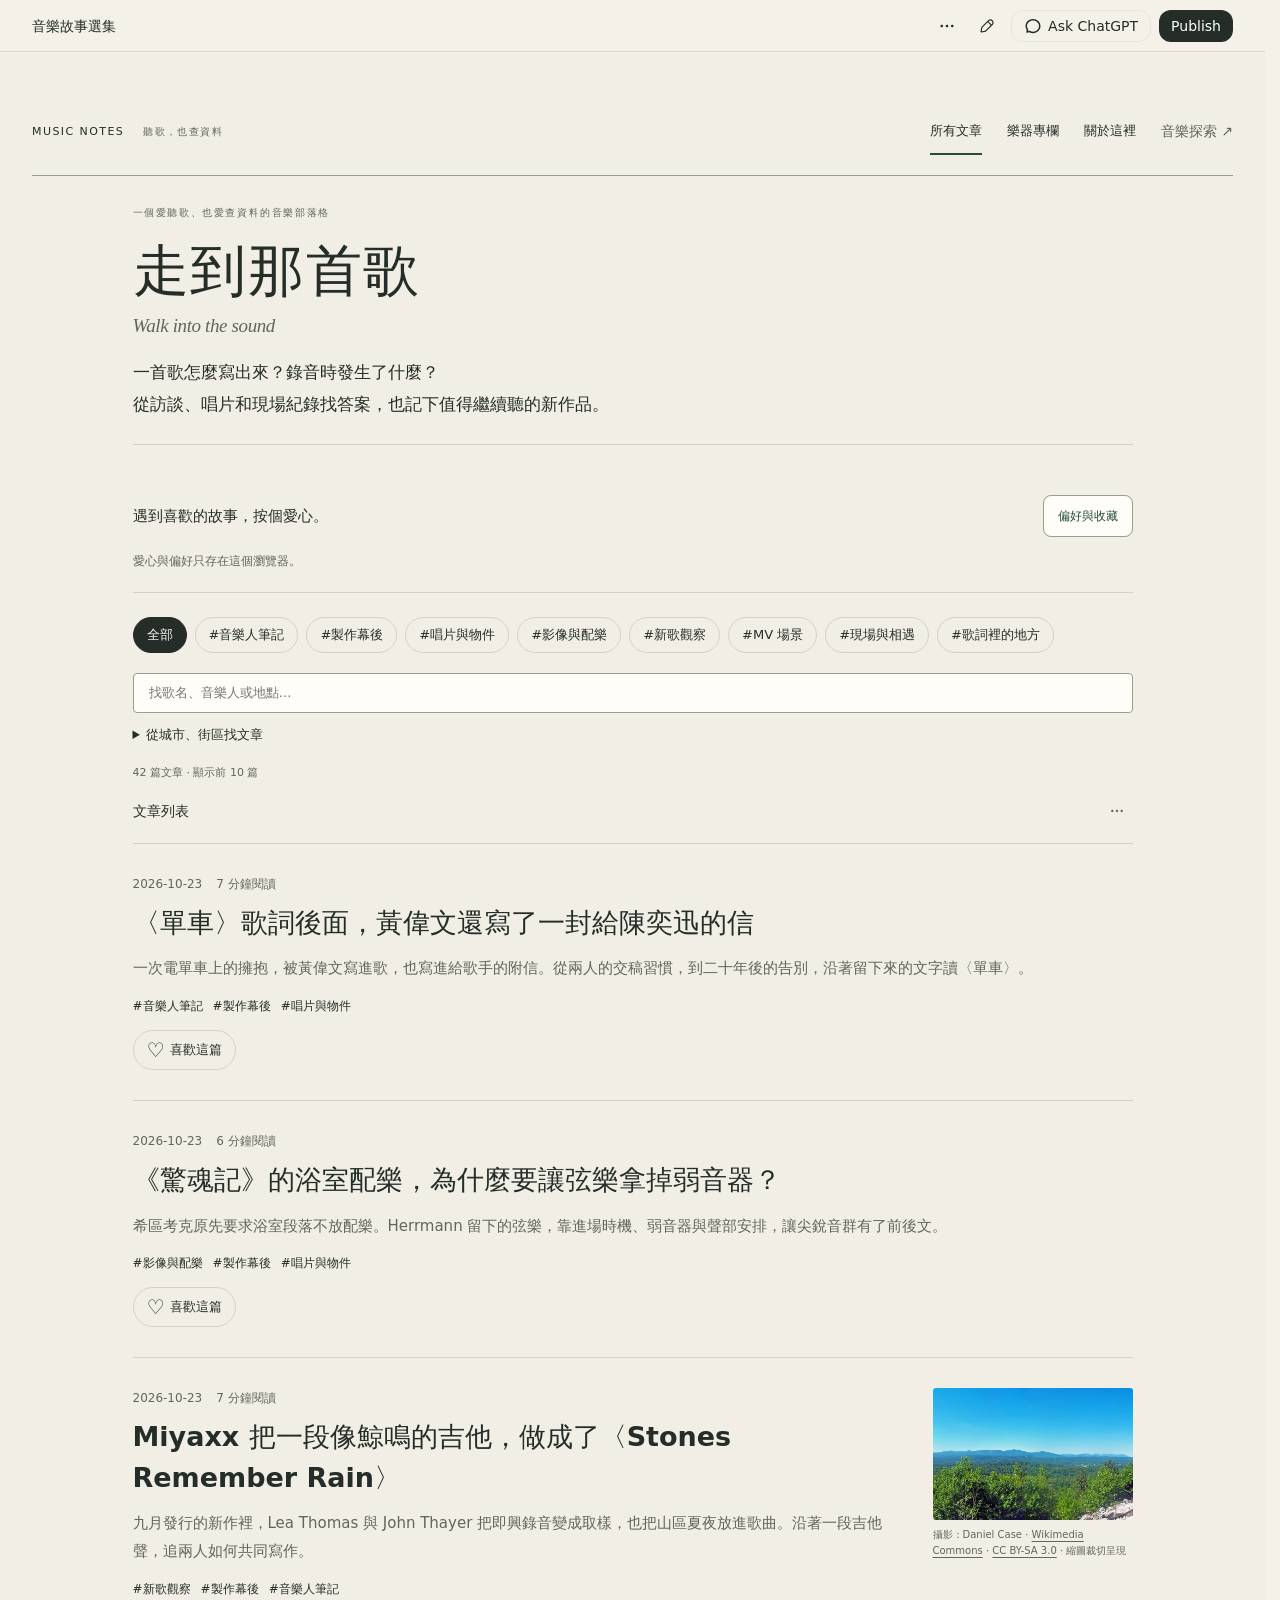
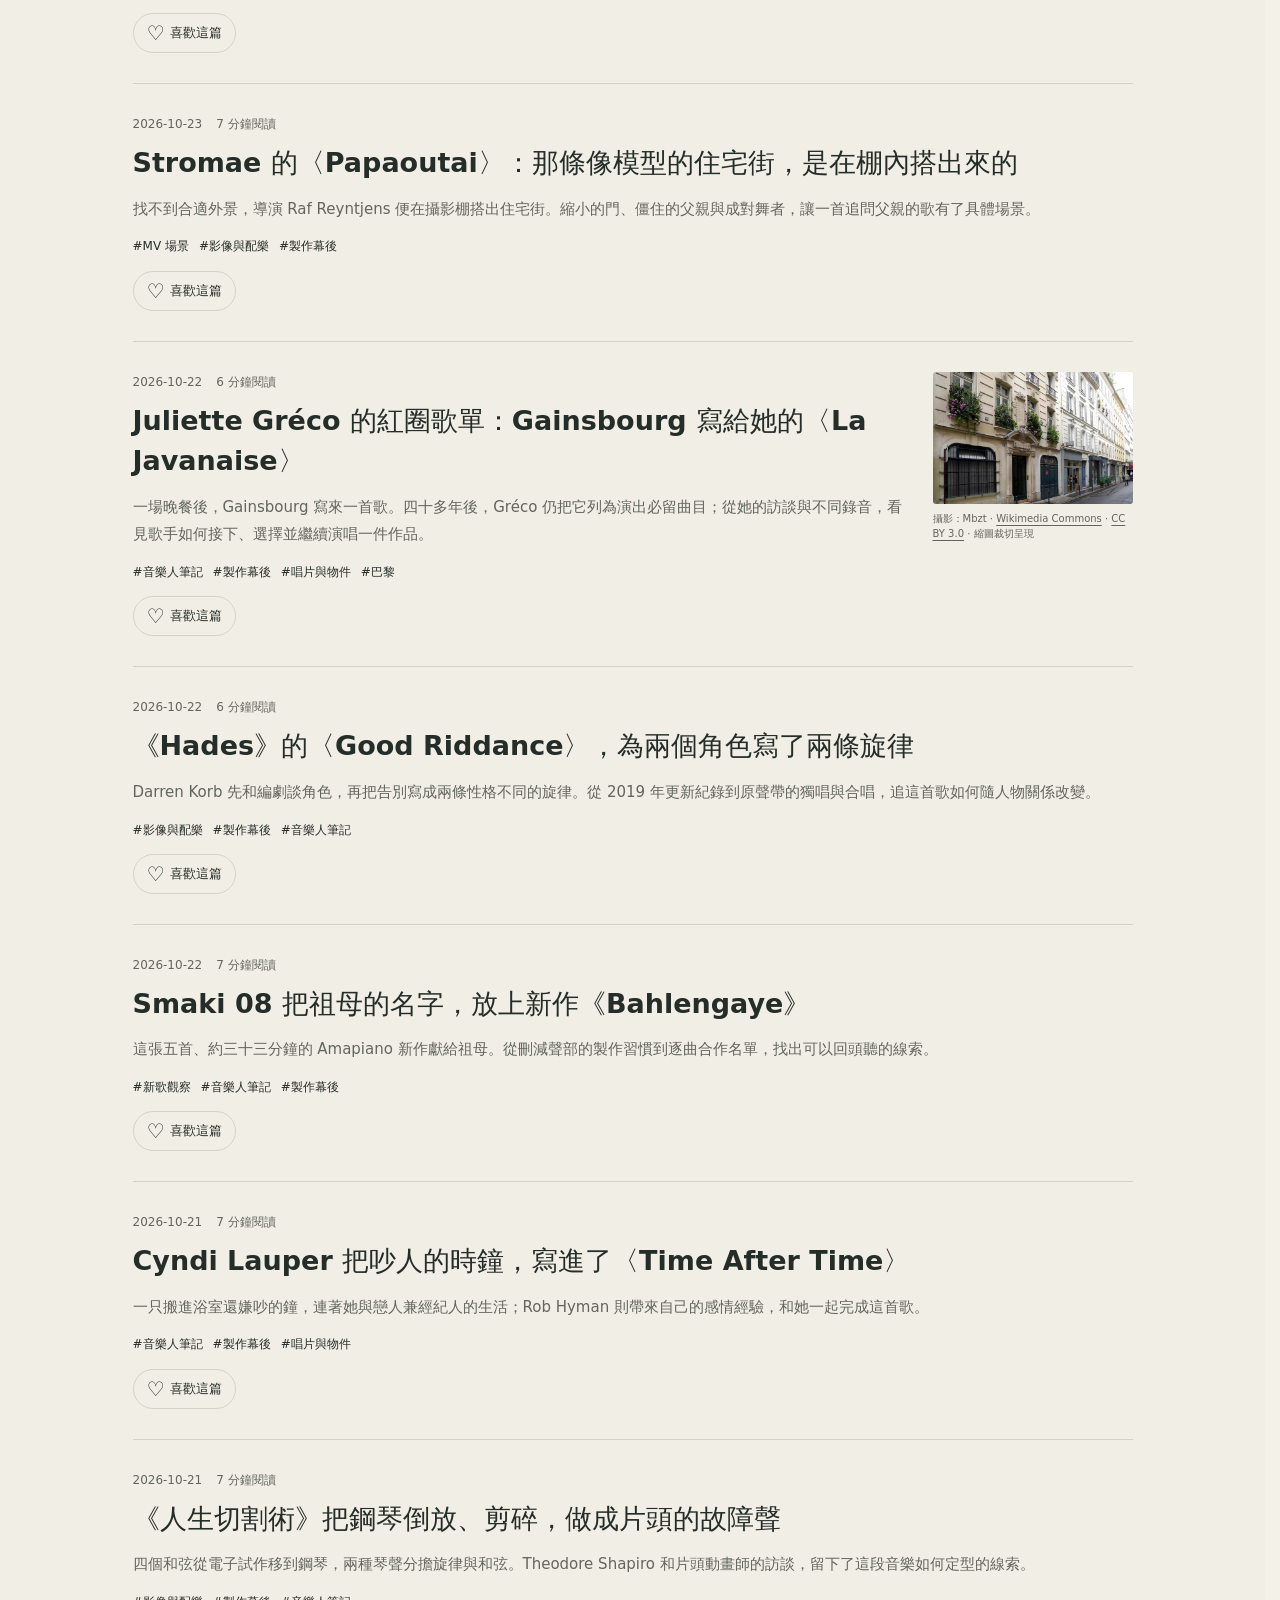
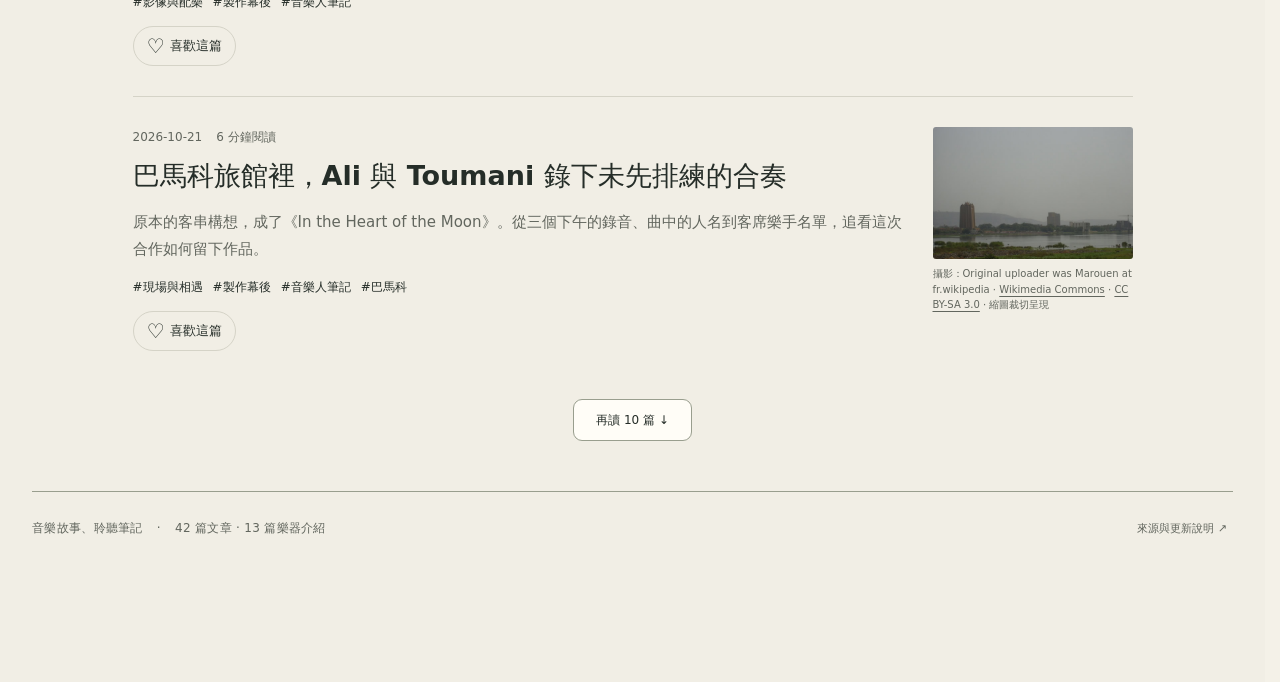
==== index.html @ a5e42854 "Publish verified website assets 2026-10-23" ====
<!doctype html>
<html lang="en">
<head>
<meta charset="utf-8">
<meta name="viewport" content="width=device-width, initial-scale=1">
<meta name="color-scheme" content="light dark">
<meta name="theme-color" content="#ffffff">
<meta name="data-app-snapshot-sha256" content="6457957ed9390d2ccdfd228c161fb8a90062e45607de2be9f7d31059ab916de6">
<meta name="data-app-runtime-sha256" content="9e3ede84b28aded3c7379b6e6a5611f0d95b9977eb0f781e279ceefabfcbd27e">
<meta name="data-app-bootstrap" content="deferred-content-v1">
<meta name="data-app-build-layout" content="separate-data-v1">
<meta name="data-app-local-snapshot" content="snapshot.6457957ed9390d2ccdfd228c161fb8a90062e45607de2be9f7d31059ab916de6.json">
<title>音樂故事選集</title>
<link rel="icon" type="image/svg+xml" href="[data-uri]">
<style>:root{color-scheme:light dark;--adaptive-theme:1;--font-sans-default:-apple-system-body,ui-sans-serif,-apple-system,system-ui,"Segoe UI",Helvetica,"Apple Color Emoji",Arial,sans-serif,"Segoe UI Emoji","Segoe UI Symbol";--font-sans:var(--vscode-font-family,var(--font-sans-default));--background:var(--color-token-main-surface-primary,var(--color-background-surface,light-dark(#fff,#181818)));--surface:var(--color-background-elevated-secondary-opaque,light-dark(#fcfcfc,#212121));--surface-raised:var(--color-token-dropdown-background,light-dark(#fff,#282828));--muted:light-dark(#f7f7f7,#282828);--control:var(--color-background-control-opaque,light-dark(#fff,#212121));--control-hover:light-dark(#f2f2f2,#303030);--interaction-hover:var(--muted);--interaction-active:var(--control-hover);--text:var(--color-token-foreground,var(--color-text-foreground,light-dark(#1a1c1f,#fff)));--secondary:var(--color-token-description-foreground,light-dark(#767676,#afafaf));--border:var(--color-token-border,var(--color-border,light-dark(#ededed,#303030)));--border-strong:var(--color-border-heavy,light-dark(#dfdfdf,#414141));--accent:var(--color-text-accent,light-dark(#339cff,#99ceff));--positive:var(--color-text-success,light-dark(#00a240,#40c977));--negative:var(--color-text-error,light-dark(#e02e2a,#ff6764));--chart-1:light-dark(#0285ff,#66b5ff);--chart-2:light-dark(#924ff7,#ad7bf9);--chart-3:light-dark(#04b84c,#40c977);--chart-4:light-dark(#fb6a22,#ff8549);--chart-5:light-dark(#ff66ad,#ff8cc1);--chart-6:light-dark(#ffc300,#ffd240);--chart-7:light-dark(#fa423e,#ff6764);--chart-8:light-dark(#8f8f8f,#afafaf);--chart-neutral-fill:color-mix(in srgb,var(--text) 3%,var(--surface));--ranked-list-fill:color-mix(in srgb,var(--chart-1) 16%,var(--surface));--ranked-list-fill-hover:color-mix(in srgb,var(--chart-1) 24%,var(--surface));--movement-positive:color-mix(in srgb,var(--positive) 75%,var(--text));--movement-negative:color-mix(in srgb,var(--negative) 75%,var(--text));--movement-total:var(--secondary);--card-radius:16px;--data-card-radius:20px;--data-card-background:var(--background);--control-radius:12px;--mark-radius:8;--card-shadow:0 4px 12px rgb(0 0 0/1%);--shadow:0 8px 16px -4px rgb(0 0 0/12%)}:root:not([data-app-theme]),:root:is([data-app-theme="original"],[data-app-theme="codex-classic"]){--dashboard-background:light-dark(color-mix(in srgb,var(--background) 98.6%,var(--text)),var(--background))}:root{--fixed-theme-scheme:light;--font-sans:"Noto Sans TC","PingFang TC","Microsoft JhengHei",ui-sans-serif,system-ui,sans-serif;--background:light-dark(#f4f1e8,#17271f);--surface:light-dark(#faf7ef,#1e3227);--surface-raised:light-dark(#fffdf7,#243b2d);--muted:light-dark(#e9e5d9,#304737);--control:light-dark(#fcfaf4,#243b2d);--control-hover:light-dark(#e8e4d8,#354e3c);--text:light-dark(#252d28,#f5eccb);--secondary:light-dark(#62665e,#c0c4aa);--border:light-dark(#d5d3c7,#49604c);--border-strong:light-dark(#999e8e,#778767);--accent:light-dark(#254d38,#bfdb9a);--positive:light-dark(#285c3d,#b5da9b);--negative:light-dark(#a23f2f,#f9a491);--chart-1:light-dark(#315c42,#b5da9b);--chart-2:light-dark(#b2553c,#efa087);--chart-3:light-dark(#426d83,#a4c5d4);--chart-4:light-dark(#795674,#d9aed3);--chart-5:light-dark(#8b690e,#e4c779);--chart-6:light-dark(#486847,#b4d29f);--data-card-background:var(--background);--data-card-radius:4px;--card-radius:4px;--control-radius:5px;--card-shadow:none;--data-app-chrome-background:#f4f1e8;--data-app-chrome-text:#252d28;--ms-forest:#254d38;--ms-cream:#f4f1e8;--ms-motto-filter:none}:root[data-app-appearance="dark"]{--fixed-theme-scheme:dark;--ms-motto-filter:brightness(0) invert(.9) sepia(.25)}
.dashboard-topbar-copy,.dashboard-topbar-actions,.dashboard-topbar-edit-controls{align-items:center;gap:10px;min-width:0;display:flex}.dashboard-topbar-copy{flex:auto}.dashboard-topbar-actions,.dashboard-topbar-edit-controls{flex:none}.dashboard-topbar-mode-controls{flex:none;align-items:center;gap:10px;display:flex}.dashboard-topbar-mode-controls [data-mode-action]{box-sizing:border-box;white-space:nowrap;transform-origin:100%}@media (width<=599px){.dashboard-topbar-mode-controls{grid-area:2/1/3/-1;justify-self:end}}.data-executive-summary{border-radius:var(--data-card-radius,var(--card-radius));background:0 0;border:0;min-width:0;overflow:visible}.data-executive-summary-heading{margin:0}.data-executive-summary-trigger{border-radius:var(--data-card-radius,var(--card-radius));width:100%;color:var(--text);cursor:pointer;font:inherit;text-align:left;background:0 0;border:0;justify-content:space-between;align-items:center;gap:16px;padding:12px 14px;display:flex}.data-executive-summary-trigger:hover{background:var(--interaction-hover,var(--control-hover))}.data-executive-summary-trigger:focus-visible{outline:2px solid var(--accent);outline-offset:-2px}.data-executive-summary-title-group{flex-wrap:wrap;flex:1;align-items:baseline;gap:10px;min-width:0;display:flex}.data-executive-summary-title{white-space:nowrap;flex:none;font-size:16px;font-weight:500;line-height:20px}.data-executive-summary-preview{min-width:0;color:color-mix(in srgb, var(--secondary) 68%, transparent);text-overflow:ellipsis;white-space:nowrap;flex:240px;font-size:14px;font-weight:400;line-height:20px;overflow:hidden}.data-executive-summary-toggle-icon{width:18px;height:18px;color:var(--secondary);flex:none;position:relative}.data-executive-summary-toggle-icon:before,.data-executive-summary-toggle-icon:after{content:"";background:currentColor;border-radius:999px;width:14px;height:1.5px;position:absolute;top:50%;left:50%;transform:translate(-50%,-50%)}.data-executive-summary-toggle-icon:after{transform:translate(-50%,-50%)rotate(90deg)}.data-executive-summary-trigger[aria-expanded=true] .data-executive-summary-toggle-icon:after{opacity:0}.data-executive-summary[data-open] .data-executive-summary-title{color:var(--secondary)}.data-executive-summary-panel{padding:0 0 18px}.data-executive-summary--inset{background:color-mix(in srgb, var(--text) 2%, transparent);overflow:hidden}.data-executive-summary--inset .data-executive-summary-trigger:hover{background:color-mix(in srgb, var(--text) 2%, transparent)}.data-executive-summary--inset .data-executive-summary-panel{padding:0 14px 18px}.data-executive-summary-content{grid-template-columns:minmax(0,1fr);gap:16px;width:100%;min-width:0;max-width:780px;padding-top:8px;display:grid}.data-executive-summary-content>:where(p,ul,ol){margin:0}.data-executive-summary-content .rich-narrative{min-width:0;margin:0}.data-executive-summary-content :is(.rich-narrative-content,.report-rich-editable)>p{margin:0}.data-executive-summary-content p{color:var(--text);font-size:16px;line-height:1.55}.data-executive-summary-content :is(strong,b,.markdown-bold){font-weight:600}.data-segmented-control{border:1px solid var(--border);border-radius:var(--control-radius);background:var(--control);align-items:stretch;min-width:0;max-width:100%;display:inline-flex;overflow:visible}.data-segmented-control[data-full-width]{width:100%;display:flex}.data-segmented-control-label{text-overflow:ellipsis;white-space:nowrap;min-width:0;overflow:hidden}.data-segmented-control[data-disabled]{opacity:var(--control-disabled-opacity,.58)}.data-segmented-control button{border:0;border-left:1px solid var(--border);min-width:0;min-height:30px;color:var(--secondary);cursor:pointer;font:inherit;white-space:nowrap;background:0 0;flex:0 auto;justify-content:center;align-items:center;padding:0 12px;font-size:14px;font-weight:400;line-height:20px;display:inline-flex;position:relative}.data-segmented-control button:first-child{border-radius:var(--control-radius) 0 0 var(--control-radius)}.data-segmented-control button:last-child{border-radius:0 var(--control-radius) var(--control-radius) 0}.data-segmented-control button:only-child{border-radius:var(--control-radius)}.data-segmented-control-tooltip{z-index:var(--layer-tooltip);position:absolute;bottom:calc(100% + 7px);left:50%;transform:translate(-50%,2px)}.data-segmented-control-button:hover .data-segmented-control-tooltip,.data-segmented-control-button:focus-visible .data-segmented-control-tooltip{opacity:1;transform:translate(-50%)}.data-segmented-control[data-size=default] button{min-height:calc(var(--data-control-height,32px) - 2px)}.data-segmented-control[data-full-width] button{flex:1 1 0}.data-segmented-control button:first-child{border-left:0}.data-segmented-control button:hover:not(:disabled){background:var(--interaction-hover,var(--control-hover));color:var(--text)}.data-segmented-control button:focus-visible{z-index:1;outline:2px solid var(--accent);outline-offset:-2px;position:relative}.data-segmented-control button[aria-pressed=true]{background:color-mix(in srgb, var(--text) 5%, transparent);color:var(--text)}.data-segmented-control button:disabled{cursor:default}@media (prefers-reduced-motion:reduce){.data-segmented-control button{transition:none}}.data-slider{--data-slider-control-height:var(--data-control-height,32px);--data-slider-control-padding:var(--space-3,12px);--data-slider-inline-gap:24px;--data-slider-inline-label-width:200px;align-content:start;gap:var(--field-label-gap,6px);min-width:0;color:var(--text);display:grid;container:data-slider/inline-size}.data-slider[data-layout=inline]{grid-template-columns:minmax(112px, var(--data-slider-inline-label-width)) minmax(0, 1fr);align-items:center;column-gap:var(--data-slider-inline-gap);row-gap:var(--field-label-gap,6px)}.data-slider[data-layout=inline]>.data-slider-label--outside{grid-area:1/1}.data-slider[data-layout=inline]>.data-slider-control{grid-area:1/2}.data-slider[data-layout=inline][data-label-placement=hidden]>.data-slider-control{grid-column:1/-1}.data-slider[data-disabled]{opacity:var(--control-disabled-opacity,.58)}.data-slider-label{min-width:0;color:var(--secondary);font-size:14px;font-weight:400;line-height:20px}.data-slider-label--outside{width:fit-content}.data-slider-label--inline{box-sizing:border-box;width:100%;min-height:var(--data-slider-control-height);pointer-events:none;text-overflow:ellipsis;white-space:nowrap;align-items:center;padding-inline:16px;display:flex;overflow:hidden}.data-slider[data-label-placement=inline]{gap:0}.data-slider[data-label-placement=inline] .data-slider-label--inline{z-index:5;inset-block:0;left:var(--data-slider-control-padding);width:auto;max-width:calc(100% - 96px);min-height:0;padding:0;position:absolute}.data-slider--range[data-center-inline-label] .data-slider-label--inline{left:var(--data-slider-midpoint);width:max-content;max-width:max(0px, calc(var(--data-slider-span) - 32px));text-align:center;justify-content:center;transform:translate(-50%)}.data-slider-label--hidden,.data-slider-visually-hidden{clip:rect(0 0 0 0);clip-path:inset(50%);white-space:nowrap;border:0;width:1px;height:1px;margin:-1px;padding:0;position:absolute;overflow:hidden}.data-slider-control{height:var(--data-slider-control-height);border:1px solid var(--border);border-radius:var(--control-radius);background:var(--surface);touch-action:none;min-width:0;transition:border-color .12s,box-shadow .12s;position:relative;overflow:visible}.data-slider-control:has(.data-slider-input:focus-visible){border-color:var(--control-focus-border,var(--border-strong));box-shadow:var(--control-focus-ring,0 0 0 1px var(--border-strong))}.data-slider-track{z-index:1;border-radius:inherit;pointer-events:none;position:absolute;inset:-1px;overflow:visible}.data-slider-selection{inset:0 calc(100% - var(--data-slider-end-position)) 0 var(--data-slider-start-position);border-radius:inherit;background:var(--muted);min-width:0;box-shadow:inset 0 0 0 1px color-mix(in srgb, var(--text) 9%, transparent), 0 1px 1px color-mix(in srgb, var(--text) 3%, transparent);transition:box-shadow .12s;position:absolute}.data-slider:not([data-disabled]) .data-slider-control:hover .data-slider-selection{box-shadow:inset 0 0 0 1px color-mix(in srgb, var(--text) 14%, transparent), 0 1px 1px color-mix(in srgb, var(--text) 3%, transparent)}.data-slider--single .data-slider-selection{min-width:min(16px,100%)}.data-slider-bound,.data-slider-value{z-index:5;color:var(--secondary);font-variant-numeric:tabular-nums;pointer-events:none;white-space:nowrap;font-size:12px;line-height:16px;position:absolute;top:50%;transform:translateY(-50%)}.data-slider-bound{transition:opacity .12s}.data-slider-bound--minimum{left:8px}.data-slider-bound--maximum{right:8px}.data-slider-bound[data-hidden]{opacity:0}.data-slider-value[data-placement=inside]{color:var(--text)}.data-slider-value--end{right:var(--data-slider-control-padding);color:var(--text);font-size:14px;line-height:20px;left:auto}.data-slider--range .data-slider-value{color:var(--text);font-size:14px;line-height:20px}.data-slider-handle{z-index:4;background:var(--secondary);opacity:.55;pointer-events:none;border-radius:999px;width:2px;height:18px;transition:opacity .12s;position:absolute;top:50%;transform:translate(-1px,-50%)}.data-slider-handle--lower{left:clamp(8px, calc(var(--data-slider-start) + 8px), calc(100% - 8px))}.data-slider-handle--upper{left:clamp(8px, calc(var(--data-slider-end) - 8px), calc(100% - 8px))}.data-slider--range[data-collapsed] .data-slider-handle{left:clamp(8px, var(--data-slider-start), calc(100% - 8px))}.data-slider:not([data-disabled]) .data-slider-control:hover .data-slider-handle{opacity:.8}.data-slider--single .data-slider-control:has(.data-slider-input:active) .data-slider-handle--upper,.data-slider--single .data-slider-control:has(.data-slider-input:focus-visible) .data-slider-handle--upper,.data-slider--range[data-active-thumb=lower] .data-slider-control:has(.data-slider-input--lower:active,.data-slider-input--lower:focus-visible) .data-slider-handle--lower,.data-slider--range[data-active-thumb=upper] .data-slider-control:has(.data-slider-input--upper:active,.data-slider-input--upper:focus-visible) .data-slider-handle--upper{opacity:1}.data-slider-input{appearance:none;cursor:ew-resize;opacity:0;touch-action:none;background:0 0;border:0;outline:0;width:100%;height:100%;margin:0;position:absolute;inset:0}.data-slider-input:disabled{cursor:default}.data-slider-input--single{z-index:6}.data-slider--range .data-slider-input{z-index:6;pointer-events:none}.data-slider--range[data-active-thumb=lower] .data-slider-input--lower,.data-slider--range[data-active-thumb=upper] .data-slider-input--upper{z-index:7}.data-slider-input::-webkit-slider-runnable-track{height:var(--data-slider-control-height);background:0 0}.data-slider-input::-webkit-slider-thumb{width:20px;height:var(--data-slider-control-height);appearance:none;cursor:ew-resize;background:0 0;border:0;margin-top:0}.data-slider--range .data-slider-input::-webkit-slider-thumb{pointer-events:auto}.data-slider-input::-moz-range-track{height:var(--data-slider-control-height);background:0 0}.data-slider-input::-moz-range-thumb{width:20px;height:var(--data-slider-control-height);cursor:ew-resize;background:0 0;border:0}.data-slider--range .data-slider-input::-moz-range-thumb{pointer-events:auto}@media (pointer:coarse){.data-slider-input::-webkit-slider-thumb{width:44px}.data-slider-input::-moz-range-thumb{width:44px}}@container data-slider (width<=520px){.data-slider[data-layout=inline]>.data-slider-label--outside,.data-slider[data-layout=inline]>.data-slider-control{grid-column:1/-1}.data-slider[data-layout=inline]>.data-slider-label--outside{grid-row:1}.data-slider[data-layout=inline]>.data-slider-control{grid-row:2}}@media (prefers-reduced-motion:reduce){.data-slider-control,.data-slider-bound,.data-slider-handle{transition:none}}.data-switch{min-height:32px;color:var(--text);cursor:pointer;font:inherit;text-align:left;background:0 0;border:0;justify-content:space-between;align-items:center;gap:12px;padding:0;font-size:14px;font-weight:400;display:inline-flex}.data-switch[data-full-width]{width:100%}.data-switch-track{background:var(--border-strong);border-radius:999px;flex:none;width:34px;height:20px;transition:background .16s;position:relative}.data-switch-track:after{background:var(--surface-raised);content:"";border-radius:50%;width:16px;height:16px;transition:transform .16s;position:absolute;top:2px;left:2px}.data-switch[aria-checked=true] .data-switch-track{background:var(--accent)}.data-switch[aria-checked=true] .data-switch-track:after{transform:translate(14px)}.data-switch:focus-visible{outline:2px solid var(--accent);outline-offset:2px}.data-switch:disabled{cursor:default;opacity:var(--control-disabled-opacity,.58)}@media (prefers-reduced-motion:reduce){.data-switch-track,.data-switch-track:after{transition:none}}.data-switch[data-size=compact]{color:var(--secondary);font:inherit;border-radius:var(--control-radius);cursor:pointer;white-space:nowrap;background:0 0;border:0;align-items:center;gap:8px;padding:6px 8px;font-size:14px;display:inline-flex}.data-switch[data-size=compact]:hover{background:var(--interaction-hover);color:var(--text)}.data-switch[data-size=compact] .data-switch-track{background:var(--border-strong);border-radius:10px;width:28px;height:16px;transition:background .12s;position:relative}.data-switch[data-size=compact] .data-switch-track:after{content:"";background:var(--surface);border-radius:50%;width:12px;height:12px;transition:transform .12s;position:absolute;top:2px;left:2px}.data-switch[data-size=compact][aria-checked=true] .data-switch-track{background:var(--text)}.data-switch[data-size=compact][aria-checked=true] .data-switch-track:after{transform:translate(12px)}.form-checkbox{align-items:center;gap:var(--space-2);cursor:pointer;display:inline-flex}.form-checkbox-control{flex:0 0 var(--space-5);width:var(--space-5);height:var(--space-5);display:inline-flex;position:relative}.form-checkbox-control input{appearance:none;z-index:1;border-radius:var(--radius-xs);width:100%;height:100%;cursor:inherit;background:0 0;border:0;margin:0;position:absolute;inset:0}.form-checkbox-control>:not(input){pointer-events:none;position:absolute;inset:0}.form-checkbox-control [data-dashboard-icon=checkboxUnchecked]{color:var(--border-strong)}.form-checkbox-control [data-dashboard-icon=checkboxChecked]{color:var(--text);opacity:0}.form-checkbox-control input:checked~[data-dashboard-icon=checkboxUnchecked]{opacity:0}.form-checkbox-control input:checked~[data-dashboard-icon=checkboxChecked]{opacity:1}.form-checkbox-control input:focus-visible{outline:2px solid var(--accent);outline-offset:3px}.form-checkbox:has(input:disabled){opacity:.5;cursor:not-allowed}.section-navigator{z-index:20;padding:6px;position:fixed;top:50%;left:12px;transform:translateY(-50%)}.section-navigator:not([data-placement=inline])[data-fits-gutter=false]{visibility:hidden;pointer-events:none}.section-navigator-trigger{border-radius:var(--radius-md);color:var(--secondary);font:inherit;cursor:pointer;background:0 0;border:0;align-items:center;margin:0;padding:8px 6px;display:flex}.section-navigator-trigger:focus-visible{outline:2px solid var(--accent);outline-offset:2px}.section-navigator-rail{flex-direction:column;align-items:flex-start;width:28px;display:flex}.section-navigator-rail>span{align-items:center;height:12px;display:flex}.section-navigator-rail i{background:var(--secondary);opacity:.5;border-radius:999px;width:9px;height:3px;display:block}.section-navigator-rail i[data-active]{background:var(--text);opacity:1;width:14px}.section-navigator-label{display:none}.section-navigator-menu{opacity:0;visibility:hidden;pointer-events:none;gap:2px;width:max-content;max-width:calc(100vw - 24px);max-height:min(440px,80vh);transition:opacity .1s,transform .1s,visibility .1s;position:absolute;top:50%;left:0;overflow-y:auto;transform:translate(-4px,-50%)}.section-navigator[data-open] .section-navigator-menu{opacity:1;visibility:visible;pointer-events:auto;transform:translateY(-50%)}.section-navigator-menu .menu-item{min-height:28px;padding-block:4px;font-size:12px;font-weight:500}.section-navigator-menu .menu-item-label{text-overflow:ellipsis;white-space:nowrap;overflow:hidden}.section-navigator-menu .menu-item[aria-current]{background:var(--control);color:var(--text)}.section-navigator-menu .menu-item:not([aria-current]){color:var(--secondary)}.section-navigator[data-placement=inline]{margin-bottom:12px;position:relative;top:auto;left:auto;transform:none}.section-navigator[data-placement=inline] .section-navigator-label{display:inline}.section-navigator[data-placement=inline] .section-navigator-trigger{background:var(--control);border:1px solid var(--border);padding:8px 12px}.section-navigator[data-placement=inline] .section-navigator-menu{top:100%;transform:translateY(-4px)}.section-navigator[data-placement=inline][data-open] .section-navigator-menu{transform:none}@media (width<=1080px){.section-navigator:not([data-placement=inline]){display:none}}@media (prefers-reduced-motion:reduce){.section-navigator-menu{transition:none}}.bar-family-list-row,.bar-family-grouped-bar,.bar-family-bullet-row{width:100%;font:inherit;text-align:left;cursor:default;background:0 0;border:0;padding:0;position:relative}.experimental-bar-chart{min-width:0;position:relative}.bar-family-list{gap:var(--bar-family-row-gap,13px);padding:8px 0;display:grid}.bar-family-list[data-label-position=summary],.bar-family-range{padding:0}.bar-family-list-row{min-width:0;color:var(--text);gap:6px;transition:opacity .16s;display:grid}.bar-family-list[data-interacting] .bar-family-list-row:not([data-active]){opacity:.38}.bar-family-list-row:focus-visible,.bar-family-bullet-row:focus-visible{outline:2px solid var(--accent);outline-offset:4px;border-radius:6px}.bar-family-list-copy{font-size:var(--bar-family-font-size,14px);justify-content:space-between;align-items:baseline;gap:12px;line-height:1.2;display:flex}.bar-family-list-copy>span{text-overflow:ellipsis;white-space:nowrap;min-width:0;overflow:hidden}.bar-family-list-copy strong{font-size:inherit;flex:none;font-weight:650}.bar-family-list-track{min-width:0;height:var(--bar-family-thickness,12px);border-radius:var(--bar-family-radius,999px);background:0 0;display:block;overflow:hidden}.bar-family-list-row[data-track] .bar-family-list-track{background:var(--bar-family-track-color)}.bar-family-list-track>span{border-radius:inherit;height:100%;transition:width .18s;display:block}.bar-family-list-row[data-track] .bar-family-list-track[data-segments]{grid-template-columns:repeat(var(--progress-segments), minmax(0, 1fr));background:0 0;gap:3px;display:grid}.bar-family-list-track[data-segments]>span{background:color-mix(in srgb, var(--progress-color) 14%, var(--surface))}.bar-family-list-track[data-segments]>span[data-active]{background:var(--progress-color)}.bar-family-progress-summary{flex-wrap:wrap;gap:4px 8px}.bar-family-progress-summary strong{letter-spacing:-.035em;font-size:20px;font-weight:560;line-height:24px}.bar-family-progress-summary>span{color:var(--secondary);white-space:normal;overflow-wrap:normal}.bar-family-range-track{background:var(--border-strong);border-radius:999px;height:3px;position:relative}.bar-family-range-track i{border:2px solid var(--surface);background:var(--bar-family-range-color,var(--text));width:8px;height:8px;box-shadow:0 0 0 1px var(--border-strong);border-radius:50%;position:absolute;top:50%;transform:translate(-50%,-50%)}.bar-family-range .bar-family-list-row{align-content:center;min-height:28px}.bar-family-range .bar-family-list-row:is(:hover,:focus-visible) .bar-family-range-track{background:var(--secondary)}.bar-family-range .bar-family-list-row:is(:hover,:focus-visible) .bar-family-range-track i{box-shadow:0 0 0 2px var(--bar-family-range-color,var(--text))}.bar-family-range-bounds{color:var(--secondary);font-variant-numeric:tabular-nums;font-size:10px}.bar-family-list-row:hover .bar-family-list-track>span,.bar-family-list-row:focus-visible .bar-family-list-track>span{filter:saturate(1.12)brightness(.92)}.bar-family-list--rankedList .bar-family-list-copy{z-index:2;height:var(--bar-family-thickness,32px);color:var(--text);align-items:center;position:absolute;top:0;left:12px;right:12px}.bar-family-list--rankedList .bar-family-list-row{gap:0}.bar-family-list[data-label-position=above] .bar-family-list-row{gap:7px}.bar-family-list[data-label-position=above] .bar-family-list-value{font-size:var(--bar-family-font-size,14px);align-items:baseline;gap:4px;line-height:1;display:flex}.bar-family-list[data-label-position=above] .bar-family-list-value strong{letter-spacing:-.02em;font-size:28px;font-weight:500}.bar-family-list[data-label-position=above] .bar-family-list-track>span{align-items:center;padding-inline:10px;display:flex}.bar-family-list[data-label-position=above] .bar-family-list-track b{font-size:var(--bar-family-font-size,14px);text-overflow:ellipsis;white-space:nowrap;font-weight:500;overflow:hidden}.bar-family-list-toggle{color:var(--secondary);font:inherit;cursor:pointer;background:0 0;border:0;border-radius:8px;justify-self:start;padding:5px 9px;font-size:13px;font-weight:600}.bar-family-list-toggle:hover{background:color-mix(in srgb, var(--text) 6%, transparent);color:var(--text)}.bar-family-list-toggle:focus-visible{outline:2px solid var(--accent);outline-offset:2px}.bar-family-grouped-list{gap:var(--bar-family-group-gap,15px);display:grid}.bar-family-grouped-row{gap:6px;display:grid}.bar-family-grouped-label{color:var(--text);font-size:14px;font-weight:500}.bar-family-grouped-pair{gap:4px;display:grid}.bar-family-grouped-bar{grid-template-columns:minmax(0, 1fr) var(--bar-family-value-width,4ch);min-height:max(22px, var(--bar-family-thickness,10px));color:inherit;align-items:center;gap:12px;transition:opacity .16s;display:grid}.bar-family-grouped-list[data-interacting] .bar-family-grouped-bar:not([data-active]){opacity:.38}.bar-family-grouped-bar:hover .bar-family-grouped-track>span,.bar-family-grouped-bar:focus-visible .bar-family-grouped-track>span{filter:saturate(1.08)brightness(.96)}.bar-family-grouped-bar:focus-visible{outline:2px solid var(--accent);outline-offset:3px;border-radius:4px}.bar-family-grouped-track{min-width:0;height:var(--bar-family-thickness,10px);border-radius:var(--bar-family-radius,5px);display:block;overflow:hidden}.bar-family-grouped-value{text-align:end;min-width:4ch;color:var(--text);font-variant-numeric:tabular-nums;font-size:14px;font-weight:600;line-height:22px}.bar-family-grouped-track>span{border-radius:inherit;height:100%;display:block}.bar-family-grouped-list>.chart-legend{justify-content:flex-start;margin:0}.experimental-bar-plot{width:100%;height:100%;min-height:0}.experimental-bar-chart[data-axis-label=true]{grid-template-rows:minmax(0,1fr) 18px;gap:4px;display:grid}.experimental-bar-axis-label{color:var(--secondary);text-align:center;font-size:11px;line-height:18px}.bar-family-segmented{gap:18px;padding:8px 0;display:grid;position:relative;container:composition/inline-size}.bar-family-segmented :is(.bar-family-segment,.bar-family-segment-callouts>div,.bar-family-segment-labels>div,.bar-family-segment-annotations>div,tbody>tr){transition:opacity .12s}.bar-family-segmented[data-interacting] :is(.bar-family-segment,.bar-family-segment-callouts>div,.bar-family-segment-labels>div,.bar-family-segment-annotations>div,tbody>tr):not([data-active]){opacity:.38}.bar-family-segment[data-active]{box-shadow:inset 0 0 0 1px color-mix(in srgb, var(--text) 24%, transparent)}@media (prefers-reduced-motion:reduce){.bar-family-segmented *{transition:none}}.bar-family-comparison-table{max-width:100%;display:none;overflow-x:auto}.bar-family-comparison-table table{border-collapse:collapse;width:100%;font-size:13px}.bar-family-comparison-table :is(th,td){border-bottom:1px solid var(--border);text-align:right;font-variant-numeric:tabular-nums;padding:10px 4px}.bar-family-comparison-table th{font-weight:500}.bar-family-comparison-table th:first-child{text-align:left}.bar-family-comparison-table thead,.bar-family-period-label{color:var(--secondary);font-size:12px}.bar-family-segmented[data-callouts-fit=false]>.bar-family-segment-callouts{visibility:hidden;pointer-events:none;top:0;position:absolute;inset-inline:0}.bar-family-segmented[data-callouts-fit=false]>.bar-family-comparison-table{display:block}.bar-family-segmented-track{width:100%;height:var(--bar-family-thickness,28px);border-radius:var(--bar-family-radius,999px);background:color-mix(in srgb, var(--text) 7%, transparent);display:flex;overflow:visible}.bar-family-segment{border:0;border-right:var(--bar-family-segment-gap,2px) solid var(--surface);color:#fff;min-width:2px;font:inherit;font-size:var(--bar-family-font-size,14px);cursor:default;padding:0;font-weight:650;position:relative;overflow:visible}.bar-family-segment:first-child{border-radius:var(--bar-family-radius,999px) 0 0 var(--bar-family-radius,999px)}.bar-family-segment:last-child{border-radius:0 var(--bar-family-radius,999px) var(--bar-family-radius,999px) 0;border-right:0}.bar-family-segment:only-child,.bar-family-segmented[data-rounded-segments] .bar-family-segment{border-radius:var(--bar-family-radius,999px)}.bar-family-segment:hover,.bar-family-segment:focus-visible{z-index:2}.bar-family-segment:focus-visible{outline:2px solid var(--accent);outline-offset:3px}.bar-family-segment-annotations{grid-template-columns:repeat(2,minmax(0,1fr));gap:0 24px;display:grid}@container composition (width<=560px){.bar-family-segment-annotations{grid-template-columns:minmax(0,1fr)}}.bar-family-segment-annotations>div{border-bottom:1px solid var(--border);font-size:var(--bar-family-font-size,14px);grid-template-columns:8px minmax(0,1fr) auto;align-items:center;gap:9px;padding:10px 0;display:grid}.bar-family-segment-key{border-radius:50%;width:8px;height:8px}.bar-family-segment-annotations strong,.bar-family-segment-annotations small{display:block}.bar-family-segment-annotations strong{font-size:inherit;font-weight:580}.bar-family-segment-annotations small{color:var(--secondary);font-size:inherit;margin-top:3px;line-height:1.25}.bar-family-segment-annotations b{font-size:inherit;font-weight:650}.bar-family-segment-callouts{color:var(--text);font-size:var(--bar-family-font-size,14px);align-items:end;gap:0;display:grid}.bar-family-segment-callouts>div{min-width:0;padding-right:12px}.bar-family-segment-callouts[data-align=right]>div{text-align:right;padding-left:12px;padding-right:0}.bar-family-segment-callouts[data-align=right] span i{margin-left:8px;margin-right:0}.bar-family-segment-callouts strong,.bar-family-segment-callouts span{font-size:inherit;line-height:1.3;display:block}.bar-family-segment-callouts strong{text-overflow:ellipsis;white-space:nowrap;font-weight:500;overflow:hidden}.bar-family-segment-callouts span{white-space:nowrap;margin-top:5px;font-weight:400}.bar-family-segment-callouts span b{font-size:18px;font-weight:500}.bar-family-segment-callouts span i{background:color-mix(in srgb, var(--text) 18%, transparent);vertical-align:-3px;width:1px;height:16px;margin-right:8px;display:inline-block}.bar-family-segment-callouts small{color:var(--secondary);font-size:inherit;margin-left:7px;font-weight:450}.bar-family-segment-callouts[data-position=bottom]{color:color-mix(in srgb, var(--secondary) 72%, transparent);align-items:start}.bar-family-segment-callouts[data-position=bottom] span{margin-top:0}.bar-family-segment-callouts[data-position=bottom] small{color:inherit}.bar-family-segment-callouts[data-position=bottom] strong{margin-top:5px;font-weight:500}.bar-family-segmented:has(.bar-family-segment-callouts){gap:10px}.bar-family-segmented:has(.bar-family-segment-callouts) .bar-family-segmented-track+.bar-family-segmented-track{margin-top:2px}.bar-family-segment-labels{color:var(--text);font-size:var(--bar-family-font-size,14px);gap:0;display:grid}.bar-family-segment-labels>div{text-align:center;justify-items:center;gap:3px;min-width:0;display:grid}.bar-family-segment-labels>div:first-child{text-align:left;justify-items:start}.bar-family-segment-labels>div:last-child{text-align:right;justify-items:end}.bar-family-segment-labels strong{font-size:inherit;font-weight:500;line-height:1.25}.bar-family-segment-labels span{color:var(--secondary);font-size:inherit;line-height:1.25}.bar-family-bullets{gap:var(--bar-family-row-gap,18px);padding:8px 0;display:grid}.bar-family-bullet-row{color:var(--text);gap:7px;display:grid}.bar-family-bullet-track{height:var(--bar-family-thickness,18px);background:color-mix(in srgb, var(--text) 7%, transparent);border-radius:999px;display:block;position:relative}.bar-family-bullet-value,.bar-family-bullet-projection{border-radius:inherit;position:absolute;top:0;bottom:0;left:0}.bar-family-bullet-projection{opacity:.28}.bar-family-bullet-track i{background:var(--text);border-radius:2px;width:2px;position:absolute;top:-4px;bottom:-4px;transform:translate(-1px)}.bar-family-bullet-row:hover .bar-family-bullet-value,.bar-family-bullet-row:focus-visible .bar-family-bullet-value{filter:saturate(1.08)brightness(.96)}@media (width<=520px){.bar-family-segment-annotations{grid-template-columns:1fr}}@media (prefers-reduced-motion:reduce){.bar-family-list-track>span{transition:none}}:root{--spacing:.25rem;--space-1:var(--spacing);--space-2:calc(var(--spacing) * 2);--space-3:calc(var(--spacing) * 3);--space-4:calc(var(--spacing) * 4);--space-5:calc(var(--spacing) * 5);--space-6:calc(var(--spacing) * 6);--data-card-gap:20px;--data-metric-gap:12px;--data-section-gap:40px;--data-section-content-gap:20px;--data-after-metrics-gap:32px;--radius-2xs:2px;--radius-xs:4px;--radius-sm:6px;--radius-md:8px;--radius-lg:10px;--radius-xl:12px;--radius-2xl:16px;--radius-3xl:20px;--radius-4xl:24px;--radius-full:9999px;--shadow-sm:0 1px 2px -1px #00000014;--shadow-md:0 2px 4px -1px #00000014;--shadow-lg:0 4px 8px -2px #0000001a;--shadow-xl:0 8px 16px -4px #0000001f;--shadow-2xl:0 16px 32px -8px #00000030;--shadow-hairline:0 0 0 .5px color-mix(in srgb, var(--text) 14%, transparent);--text-xs-size:12px;--text-xs-line:16px;--text-sm-size:14px;--text-sm-line:20px;--text-md-size:16px;--text-md-line:24px;--text-lg-size:18px;--text-lg-line:28px;--text-xl-size:20px;--text-xl-line:28px;--text-title-2-tracking:normal;--text-title-3-tracking:normal;--text-large-title-tracking:normal;--inverse-surface:var(--color-background-primary-solid,#111);--inverse-surface-hover:var(--color-background-primary-solid-hover,#000);--inverse-text:var(--color-text-primary-solid,#fff);--danger-surface:var(--color-background-danger-solid,var(--negative));--danger-text:var(--color-text-danger-solid,#fff);--radius-small:var(--radius-md,8px);--layer-header:30;--layer-tooltip:50;--tooltip-delay:.6s;--layer-drag:1000;--layer-tooltip-portal:1100;--motion-duration-fast:.15s;--motion-duration-standard:.3s;--motion-duration-segmented:.3s;--motion-easing-emphasized:cubic-bezier(.23, 1, .32, 1);--motion-easing-segmented:cubic-bezier(.23, 1, .32, 1);--motion-easing-out-quint:cubic-bezier(.23, 1, .32, 1);--block-drag-activation-distance:6;--block-drag-lift:-5px;--block-drag-scale:1.015;--block-drag-preview-opacity:.97;--block-drag-source-opacity:.24;--block-drag-max-tilt:1.5;--block-drag-velocity-smoothing:.18;--block-drag-direction-dead-zone:.04;--block-drag-rotation-duration:.1s;--block-drag-reorder-duration:.22s;--block-drag-drop-duration:.22s;--block-drag-reorder-easing:var(--motion-easing-emphasized);--block-drag-insertion-hysteresis:10;--block-drag-scroll-edge:56;--block-drag-scroll-speed:18;--block-layout-min-metric-span:2;--block-layout-min-chart-span:3;--block-layout-min-custom-span:3;--block-layout-min-table-span:3;--block-layout-min-block-span:3;--block-layout-max-row-items:6;--block-layout-row-insertion-zone:40;--block-layout-row-attraction:8;--block-layout-row-hover-delay:.45s;--block-layout-touch-row-hover-delay:.65s;--block-layout-row-gap:0px;--block-layout-auto-resize:1;--dashboard-frosted-background:color-mix(in srgb, var(--background) 95%, transparent);--dashboard-frosted-blur:14px;--data-app-dashboard-content-width:1440px;--data-app-dashboard-wide-content-width:var(--data-app-dashboard-content-width);--data-app-report-evidence-width:748px;--data-app-report-prose-width:748px;--data-app-dashboard-gutter:32px;--data-app-report-gutter:36px;--data-app-dashboard-mobile-gutter:16px;--data-app-report-mobile-gutter:20px;--report-comparison-fill:var(--lightningcss-light,#d4d4d4)var(--lightningcss-dark,#929292);--dashboard-content-max-width:calc(var(--data-app-dashboard-content-width) + 2 * var(--data-app-dashboard-gutter));--dashboard-content-gutter:var(--data-app-dashboard-gutter);--dashboard-content-mobile-gutter:var(--data-app-dashboard-mobile-gutter);font-family:var(--font-sans);font-synthesis:none;text-rendering:optimizelegibility;-webkit-font-smoothing:antialiased}.source-section{gap:var(--space-6);padding:var(--space-6);display:grid}.source-definition{padding:var(--space-4);border-radius:var(--radius-xl);background:var(--muted)}.source-definition h3{margin:3px 0 7px;font-size:16px}.source-definition>p:last-child{color:var(--secondary);margin:0;font-size:14px;line-height:1.55}.source-label,.source-metadata dt{color:var(--secondary);letter-spacing:0;text-transform:none;margin:0;font-size:14px;line-height:24px}.source-value{overflow-wrap:anywhere;color:var(--secondary);margin:0;font-size:12px}.source-metadata{grid-template-columns:repeat(2,minmax(0,1fr));gap:8px;margin:0;display:grid}.source-metadata div{min-width:0}.source-metadata dd{overflow-wrap:anywhere;color:var(--text);margin:8px 0 0;font-size:14px;line-height:1.6}.source-group{gap:8px;display:grid}.source-copy{color:var(--secondary);margin:0;font-size:14px;line-height:1.55}.source-pills{flex-wrap:wrap;gap:7px;display:flex}.source-pill{border:1px solid var(--border);border-radius:999px;align-items:center;gap:6px;min-width:0;padding:6px 9px;font-size:12px;display:inline-flex}.source-pill[href]{color:var(--text);text-decoration:none}.source-pill[href]:hover{border-color:var(--accent);color:var(--accent)}.source-pill span{overflow-wrap:anywhere}.source-definitions{border-collapse:collapse;width:100%}.source-definitions :is(th,td){border-bottom:1px solid color-mix(in srgb, var(--text) 5%, transparent);color:var(--text);text-align:left;vertical-align:top;padding:8px 0;font-size:14px;line-height:1.6}.source-definitions tr:first-child :is(th,td){border-top:1px solid color-mix(in srgb, var(--text) 5%, transparent)}.source-definitions th{width:136px;padding-right:16px;font-weight:500}.source-definition-formula{overflow-wrap:anywhere;color:var(--secondary);margin-top:5px;font-family:ui-monospace,SFMono-Regular,Menlo,Consolas,monospace;font-size:12px;line-height:1.55;display:block}.source-definition-variable{margin-top:2px;font-weight:400}.source-definition-lineage{overflow-wrap:anywhere;color:var(--secondary);margin-top:4px;font-size:12px;line-height:1.55;display:block}.source-caveats{border-top:1px solid color-mix(in srgb, var(--text) 5%, transparent);margin:0;padding:0;list-style:none;display:grid}.source-caveats li{border-bottom:1px solid color-mix(in srgb, var(--text) 5%, transparent);min-width:0;color:var(--text);padding:8px 0;font-size:14px;line-height:1.6}.source-list{gap:2px;margin:0 -8px;display:grid}.source-row{min-width:0;color:var(--text);border-radius:8px;grid-template-columns:17px minmax(0,1fr) auto;align-items:center;gap:10px;padding:9px 8px;font-size:14px;line-height:20px;text-decoration:none;display:grid}.source-row-icon{color:var(--secondary);align-self:start;margin-top:2px}.source-row-copy{gap:1px;min-width:0;display:grid}.source-row-title{overflow-wrap:anywhere;white-space:normal;min-width:0}.source-trust,.source-usage-note{overflow-wrap:anywhere;color:var(--secondary);font-family:var(--font-sans,inherit);white-space:normal;font-size:12px;line-height:20px}.source-row-external{color:var(--secondary);opacity:0;transition:opacity .12s}.source-row[href]:is(:hover,:focus-visible){background:color-mix(in srgb, var(--text) 5%, transparent)}.source-row[href]:is(:hover,:focus-visible) .source-row-external{opacity:1}.source-section .source-evidence{color:var(--text);font-size:14px;line-height:1.55}.source-trace{gap:0;margin:2px 0 0;padding:0;list-style:none;display:grid}.source-trace-step{grid-template-columns:30px minmax(0,1fr);gap:13px;padding:0 0 22px;display:grid;position:relative}.source-trace-step:not(:last-child):after{background:var(--border);content:"";width:1px;position:absolute;top:30px;bottom:3px;left:14px}.source-trace-marker{border:1px solid var(--border);background:var(--surface);width:29px;height:29px;color:var(--secondary);border-radius:50%;place-items:center;font-size:12px;display:grid}.source-trace-copy{min-width:0;padding-top:4px}.source-trace-copy>strong{color:var(--text);font-size:14px;line-height:1.45;display:block}.source-trace-copy>p{color:var(--text);overflow-wrap:anywhere;margin:6px 0 0;font-size:14px;line-height:1.6}.source-trace-copy .source-pills{margin-top:10px}.sql-viewer{border:1px solid var(--border);background:var(--muted);border-radius:12px;overflow:hidden}.sql-toolbar{border-bottom:1px solid var(--border);justify-content:space-between;align-items:center;gap:12px;min-height:46px;padding:6px 10px 6px 14px;display:flex}.sql-toolbar-actions{align-items:center;gap:2px;display:flex}.sql-source-links{flex-wrap:wrap;gap:8px;min-width:0;display:flex}.sql-source-links a{color:var(--secondary);align-items:center;gap:5px;font-size:12px;text-decoration:none;display:inline-flex}.sql-source-links a:hover{color:var(--text)}.sql-copy-button{min-height:30px;color:var(--secondary);background:0 0;border:0;border-radius:7px;flex:none;align-items:center;gap:5px;padding:5px 8px;font-size:12px;display:inline-flex}.sql-copy-button:hover{background:var(--interaction-hover);color:var(--text)}.sql{white-space:pre;min-height:120px;max-height:calc(100dvh - 250px);margin:0;padding:12px 0;font-family:ui-monospace,SFMono-Regular,Menlo,Monaco,Consolas,monospace;font-size:12px;line-height:1.7;overflow:auto}.sql :is(code,span){font-family:inherit}.sql-line{grid-template-columns:38px minmax(0,1fr);padding-right:14px;display:grid}.sql-line-number{color:var(--secondary);text-align:right;user-select:none;padding-right:10px}.sql-line-content{overflow-wrap:anywhere;white-space:pre-wrap}.sql code{min-width:0;display:block}.sql-keyword{color:var(--accent)}.sql-string{color:var(--positive)}.dialog.chart-export-dialog{--control-radius:var(--radius-xl);background:var(--background);width:100vw;max-width:none;height:100dvh;max-height:none;box-shadow:none;border:0;border-radius:0;flex-direction:column;display:flex;top:0;left:0;overflow:hidden;transform:none}.chart-export-dialog .dialog-header:focus{outline:none}.chart-export-dialog>.dialog-header,.chart-export-footer{flex-shrink:0}.chart-export-dialog>.dialog-header{min-height:52px;padding:0 var(--data-app-dashboard-gutter);border-bottom:var(--hairline,1px) solid var(--color-border-light,var(--border))}.chart-export-dialog .dialog-content{flex-direction:column;flex:auto;min-height:0;padding:0;display:flex;overflow:hidden}.chart-export-layout{flex:auto;grid-template-columns:minmax(0,1fr) minmax(260px,320px);min-height:0;display:grid;overflow:hidden}.chart-export-main{flex-direction:column;min-width:0;min-height:0;padding:0 0 20px;display:flex}.chart-export-stage{background:var(--background);flex:auto;justify-content:safe center;align-items:safe center;min-width:0;min-height:0;padding:28px;display:flex;overflow:auto}.chart-export-preset-description{color:var(--secondary);text-align:center;margin:0;font-size:12px;line-height:18px}.chart-export-preview-frame{flex-shrink:0;position:relative}.chart-export-preview{box-sizing:content-box;transform-origin:0 0;border:1px solid var(--color-border-light,var(--border));border-radius:var(--radius-3xl);position:absolute;inset:0 auto auto 0}.chart-export-preview-clip{border-radius:inherit;width:100%;height:100%;overflow:hidden}.chart-export-preview-clip[data-transparent=true]{background-color:var(--surface);background-image:conic-gradient(color-mix(in srgb, var(--text) 8%, transparent) 25%, transparent 0 50%, color-mix(in srgb, var(--text) 8%, transparent) 0 75%, transparent 0);background-size:16px 16px}.chart-export-artwork[data-transparent=true]{background:0 0}.chart-export-artwork{box-sizing:border-box;background:var(--surface);color:var(--text);font-family:var(--font-sans);pointer-events:none;border:0;border-radius:0;flex-direction:column;gap:12px;padding:20px;display:flex;position:relative;overflow:hidden}.chart-export-heading{flex-shrink:0}.chart-export-heading h2{font:500 16px/24px var(--font-sans);color:var(--text);margin:0}.chart-export-heading p{font:400 14px/20px var(--font-sans);color:var(--secondary);margin:0}.chart-export-heading h2+p{margin-top:4px}.chart-export-provenance p{margin:0}.chart-export-provenance p+p{margin-top:2px}.chart-export-provenance{font:400 12px/18px var(--font-sans);color:var(--secondary);overflow-wrap:anywhere;flex-shrink:0;margin:0}.chart-export-plot{flex:auto;min-height:100px}.chart-export-plot>.chart-layout{height:auto}.chart-export-plot .chart-frame{flex:none}.chart-export-plot .chart-layout--legend-right{flex-direction:column;display:flex}.chart-export-plot .chart-legend{max-height:none;overflow:visible;mask-image:none}.chart-export-plot .chart-legend li[data-collapsed]{visibility:visible}.chart-export-plot .chart-legend-toggle{display:none}.chart-export-resize{border-radius:var(--radius-md);width:28px;height:28px;color:var(--border-strong);cursor:nwse-resize;touch-action:none;background:0 0;border:0;place-items:center;padding:0;display:grid;position:absolute;bottom:-12px;right:-12px}.chart-export-resize:after{content:"";box-sizing:border-box;border-radius:var(--radius-full);clip-path:inset(50% 0 0 50%);pointer-events:none;border:2px solid;width:24px;height:24px;position:absolute;top:-3px;left:-3px}.chart-export-resize:hover{color:var(--secondary)}.chart-export-resize:focus-visible{outline:2px solid var(--accent);outline-offset:2px}.chart-export-size-controls{flex-direction:column;flex:none;align-items:center;gap:14px;padding:20px 20px 0;display:flex}.chart-export-presets{flex-wrap:wrap;justify-content:center;align-items:center;gap:8px;display:flex}.chart-export-presets button{border:1px solid var(--border);border-radius:var(--radius-xl);min-height:32px;color:var(--secondary);background:0 0;padding:0 12px;font-size:14px}.chart-export-presets button:hover,.chart-export-presets button[data-active]{background:var(--interaction-hover);color:var(--text)}.chart-export-custom-size{align-items:center;gap:8px;display:flex}.chart-export-controls.explorer-controls{border-top:0;border-left:var(--hairline,1px) solid var(--color-border-light,var(--border));max-height:none;overflow:auto}.chart-export-controls .explorer-section{flex-direction:column;align-items:stretch;display:flex}.chart-export-controls .explorer-section+.explorer-section{border:0;margin-inline:0;padding-inline:0}.chart-export-dimensions{color:var(--secondary);align-items:center;gap:8px;font-size:14px;display:flex}.chart-export-dimensions label{border:1px solid var(--border);border-radius:var(--radius-xl);align-items:center;gap:4px;min-width:0;padding:0 6px 0 8px;display:flex}.chart-export-dimensions input{width:48px;min-width:0;height:30px;color:var(--text);font:inherit;font-variant-numeric:tabular-nums;appearance:textfield;background:0 0;border:0;padding:0}.chart-export-dimensions input::-webkit-inner-spin-button{-webkit-appearance:none;margin:0}.chart-export-dimensions input::-webkit-outer-spin-button{-webkit-appearance:none;margin:0}.chart-export-dimensions label:focus-within{outline:2px solid var(--accent);outline-offset:2px}.chart-export-dimensions input:focus{outline:none}.chart-export-footer{border-top:1px solid var(--border);justify-content:flex-end;align-items:center;gap:8px;padding:16px 20px;display:flex}.chart-export-status{color:var(--secondary);margin:0 auto 0 0;font-size:12px;line-height:18px}@media (width<=800px){.chart-export-layout{flex-direction:column;display:flex;overflow:auto}.chart-export-main{flex:none}.chart-export-stage{flex:none;height:55dvh;min-height:280px}.chart-export-controls.explorer-controls{border-left:0;border-top:var(--hairline,1px) solid var(--color-border-light,var(--border));overflow:visible}.chart-export-footer{flex-wrap:wrap}.chart-export-status{flex-basis:100%}}@media (width<=650px){.chart-editor-dialog.chart-export-dialog>.dialog-header{min-height:50px;padding:0 var(--data-app-dashboard-mobile-gutter)}.chart-export-stage{padding-inline:var(--data-app-dashboard-mobile-gutter)}.chart-export-size-controls{padding:16px var(--data-app-dashboard-mobile-gutter) 0;gap:10px}.chart-export-presets{flex-wrap:nowrap;justify-content:space-between;gap:4px;width:100%;overflow-x:auto}.chart-export-presets button{white-space:nowrap;padding-inline:4px}.chart-export-resize{width:44px;height:44px}.chart-export-resize:after{top:7px;left:7px}.chart-export-footer{padding:12px var(--data-app-dashboard-mobile-gutter) calc(12px + env(safe-area-inset-bottom));grid-template-columns:repeat(2,minmax(0,1fr));gap:8px;display:grid}.chart-export-footer>:is(button,a){box-sizing:border-box;white-space:nowrap;place-items:center;width:100%;min-width:0;min-height:44px;padding-inline:4px;font-size:14px;display:grid}.chart-export-footer .chart-export-status{grid-column:1/-1}}.dialog.publish-review-dialog{border-radius:24px;flex-direction:column;width:min(480px,100vw - 32px);max-width:calc(100vw - 32px);max-height:calc(100dvh - 32px);display:flex;overflow:hidden}.publish-review-dialog .dialog-header{flex:none;padding:24px 24px 20px}.publish-review-dialog .dialog-header h2{font-size:20px;line-height:28px}.publish-review-dialog .dialog-header .icon-button:hover:not(:disabled){background:color-mix(in srgb, var(--text) 8%, transparent)}.publish-review-dialog .dialog-content{flex-direction:column;min-height:0;padding:0;display:flex}.publish-review-body{overscroll-behavior:contain;min-height:0;padding:0 24px 24px;overflow:auto}.publish-review-section h3{font:500 14px/20px var(--font-sans);margin:0 0 12px}.publish-review-section p{color:var(--secondary);font:400 14px/20px var(--font-sans);margin:0}.publish-review-audience{border:0;gap:8px;min-width:0;margin:0;padding:0;display:grid}.publish-review-option{border:1px solid var(--color-border-light,var(--border));cursor:pointer;border-radius:12px;grid-template-columns:18px minmax(0,1fr) 16px;align-items:center;gap:12px;min-height:68px;padding:12px;display:grid}.publish-review-option:has(input:checked){border-color:var(--text);background:color-mix(in srgb, var(--text) 3%, transparent)}.publish-review-option:hover{background:var(--interaction-hover)}.publish-review-option:has(input:focus-visible){outline:2px solid var(--text);outline-offset:2px}.publish-review-option>.dashboard-icon,.publish-review-existing>.dashboard-icon{color:var(--secondary)}.publish-review-option strong,.publish-review-existing strong{font:500 14px/20px var(--font-sans)}.publish-review-option-detail{color:var(--secondary);font:400 12px/18px var(--font-sans);margin-top:2px;display:block}.publish-review-option input{width:16px;height:16px;accent-color:var(--text);cursor:pointer;margin:0}.publish-review-permissions{margin-top:20px}.publish-review-permissions p{color:var(--secondary);font:400 14px/20px var(--font-sans);margin:12px 0 0}.publish-review-facts{color:var(--text);font:400 14px/20px var(--font-sans);gap:8px;margin:0;padding-left:18px;display:grid}.publish-review-facts li{padding-left:2px}.publish-review-existing{align-items:flex-start;gap:12px;display:flex}.publish-review-existing .dashboard-icon{flex-shrink:0;margin-top:2px}.publish-review-existing p{margin-top:4px}.publish-review-footer{border-top:1px solid var(--color-border-light,var(--border));flex:none;justify-content:flex-end;align-items:center;gap:8px;padding:16px 24px;display:flex}.publish-review-footer>.button{border:1px solid var(--border);width:100%;height:36px;min-height:36px;font:500 14px/20px var(--font-sans);white-space:nowrap;border-radius:12px;justify-content:center;align-items:center;gap:8px;padding:0 16px;text-decoration:none;display:inline-flex}.publish-review-footer>.button.primary{border-color:#0000}.publish-review-footer>.button:focus-visible{outline:2px solid var(--text);outline-offset:3px}.dashboard-publish-confirm>.dashboard-icon{flex:none}.dashboard-publish-button:disabled,.dashboard-publish-confirm:disabled,.dashboard-publish-confirm[aria-disabled=true]{cursor:not-allowed;opacity:.45}@media (width<=480px){.publish-review-dialog .dialog-header{padding:20px 20px 16px}.publish-review-body{padding:0 20px 20px}.publish-review-footer{flex-wrap:wrap;padding:12px}.publish-review-footer>.button{padding-inline:12px}.publish-review-option{gap:10px;padding:10px}}.dialog-backdrop.data-app-handoff-backdrop{z-index:calc(var(--layer-tooltip-portal,1100) + 1)}.dialog.data-app-handoff-dialog{z-index:calc(var(--layer-tooltip-portal,1100) + 2);width:min(440px,100vw - 32px);max-width:calc(100vw - 32px)}.data-app-handoff-dialog .dialog-content{gap:var(--space-4);display:grid}.data-app-handoff-question{color:var(--secondary);font:400 var(--text-sm-size)/var(--text-sm-line) var(--font-sans);margin:0}.data-app-handoff-choices{gap:var(--space-3);grid-template-columns:repeat(2,minmax(0,1fr));display:grid}.data-app-handoff-dialog .button{min-height:36px;padding:0 var(--space-4);color:var(--text);font:500 var(--text-sm-size)/var(--text-sm-line) var(--font-sans);white-space:nowrap;justify-content:center;align-items:center;text-decoration:none;display:inline-flex}.data-app-handoff-dialog .button:focus-visible,.data-app-handoff-remember input:focus-visible{outline:2px solid var(--text);outline-offset:3px}.data-app-handoff-footer{align-items:center;gap:var(--space-3);flex-wrap:wrap;display:flex}.data-app-handoff-footer>.button{margin-left:auto}.data-app-handoff-remember{align-items:center;gap:var(--space-2);min-height:36px;color:var(--text);font:400 var(--text-sm-size)/var(--text-sm-line) var(--font-sans);cursor:pointer;display:inline-flex}.data-app-handoff-remember input{width:16px;height:16px;accent-color:var(--text);cursor:pointer;flex:0 0 16px;margin:0}@media (width<=480px){.data-app-handoff-dialog .dialog-header{padding-inline:var(--space-5)}.data-app-handoff-dialog .dialog-content{padding-inline:var(--space-5);padding-bottom:var(--space-5)}}@media (width<=360px){.data-app-handoff-choices{grid-template-columns:minmax(0,1fr)}}@keyframes component-skeleton-pulse{0%{opacity:.5}to{opacity:1}}@media (prefers-reduced-motion:reduce){.component-skeleton-shape{animation:none}}.dashboard-shell-loading{--skeleton-fill:color-mix(in srgb, var(--text) 9%, var(--surface));background:var(--dashboard-background,var(--background));min-height:100dvh}.dashboard-shell-loading-embedded{--skeleton-fill:color-mix(in srgb, var(--text) 9%, var(--surface));width:100%;min-width:0}.dashboard-shell-loading-embedded .dashboard-shell-loading-content{max-width:none;margin:0;padding:0}.dashboard-shell-loading-topbar{border-bottom:1px solid var(--border);background:var(--background);justify-content:space-between;align-items:center;height:52px;padding-inline:16px;display:flex}.dashboard-shell-loading-content,.dashboard-shell-loading-error{max-width:calc(var(--data-app-dashboard-content-width) + 2 * var(--data-app-dashboard-gutter));padding:32px var(--data-app-dashboard-gutter) 64px;margin-inline:auto}.dashboard-shell-loading-heading{grid-template-columns:minmax(0,1fr);gap:12px;margin-bottom:32px;display:grid}.dashboard-shell-loading-line{border-radius:var(--radius-sm);background:var(--skeleton-fill);max-width:100%;height:12px;animation:1.4s ease-in-out infinite alternate component-skeleton-pulse}.dashboard-shell-loading-line.is-brand{width:160px;height:16px}.dashboard-shell-loading-line.is-action{width:72px;height:28px}.dashboard-shell-loading-line.is-title{width:280px;height:28px}.dashboard-shell-loading-line.is-description{width:380px}.dashboard-shell-loading-line.is-label{width:120px}.dashboard-shell-loading-line.is-value{width:104px;height:32px;margin-block:24px 16px}.dashboard-shell-loading-line.is-caption{width:80px;height:10px}.dashboard-shell-loading-metrics,.dashboard-shell-loading-charts{gap:var(--data-card-gap);display:grid}.dashboard-shell-loading-metrics{grid-template-columns:repeat(4,minmax(0,1fr));margin-bottom:24px}.dashboard-shell-loading-charts{grid-template-columns:repeat(2,minmax(0,1fr))}.dashboard-shell-loading-card{border:1px solid var(--border);border-radius:var(--data-card-radius);background:var(--data-card-background);min-width:0;padding:24px}.dashboard-shell-loading-charts .component-skeleton-shape{margin-top:24px}@media (width<=900px){.dashboard-shell-loading-metrics{grid-template-columns:repeat(2,minmax(0,1fr))}}@media (width<=650px){.dashboard-shell-loading-content,.dashboard-shell-loading-error{padding:24px var(--data-app-dashboard-mobile-gutter) 40px}.dashboard-shell-loading-metrics,.dashboard-shell-loading-charts{gap:12px}.dashboard-shell-loading-charts{grid-template-columns:minmax(0,1fr)}.dashboard-shell-loading-card{padding:20px}}@media (prefers-reduced-motion:reduce){.dashboard-shell-loading-line{animation:none}}@property --dashboard-tabs-visible-height{syntax:"<length>";inherits:true;initial-value:0}.dashboard-root{--dashboard-topbar-base-height:52px;--dashboard-tabs-expanded-height:36px;--dashboard-tabs-visible-height:0px;--dashboard-tabs-height-duration:.12s;--dashboard-tabs-height-easing:var(--motion-easing-emphasized)}.dashboard-root:has(>.dashboard-topbar[data-tabs-motion-ready]){transition:--dashboard-tabs-visible-height var(--dashboard-tabs-height-duration) var(--dashboard-tabs-height-easing)}.dashboard-root:has(>[data-data-app-content=dashboard]){background:var(--dashboard-background,var(--background));min-height:100dvh}.dashboard-root:has(>.dashboard-topbar>.dashboard-tabs-collapse.is-open){--dashboard-tabs-visible-height:var(--dashboard-tabs-expanded-height)}html{scrollbar-gutter:stable;background:var(--background);overflow-x:clip}*{box-sizing:border-box}body{background:var(--background);color:var(--text);font-size:var(--text-sm-size);line-height:var(--text-sm-line);margin:0;overflow-x:clip}:where(main[data-data-app-content=dashboard]){padding-block:24px 96px}main[data-data-app-content=dashboard]{width:100%;max-width:calc(var(--data-app-content-width,var(--data-app-dashboard-content-width)) + 2 * var(--data-app-layout-gutter,var(--data-app-dashboard-gutter)));padding-inline:var(--data-app-layout-gutter,var(--data-app-dashboard-gutter));margin-inline:auto}@media (width<=650px){:where(main[data-data-app-content=dashboard]){padding-block:18px 56px}main[data-data-app-content=dashboard]{padding-inline:var(--data-app-dashboard-mobile-gutter)}}main[data-data-app-content=dashboard]:has(>:is([data-dashboard-layout=full-width],[data-dashboard-layout=viewport])){width:100%;max-width:none;margin:0;padding:0}.dashboard-root:has(>main[data-data-app-content=dashboard]>[data-dashboard-layout=viewport]){height:100dvh;min-height:0;overflow:hidden}main[data-data-app-content=dashboard]:has(>[data-dashboard-layout=viewport]){height:calc(100dvh - var(--dashboard-topbar-base-height,52px) - var(--dashboard-tabs-visible-height,0px));min-height:0;overflow:hidden}body[data-scroll-locked]:has(.select-content[data-state=open]):not(:has([data-shared-dialog])){margin-right:0!important;padding-right:0!important;overflow:clip visible!important}@supports (scrollbar-gutter:stable){body[data-scroll-locked]:has([data-shared-dialog]){margin-right:0!important}}:root[data-app-theme]:not([data-app-theme=original]) :is(main,.dashboard-topbar,.source-sidebar,[role=dialog]) :is(h1,h2,h3,h4,h5,h6,p,span,strong,b,em,dt,dd,li,th,td,button,input,select,textarea,label) :not(pre *,code *){font-family:var(--font-sans)}button,input,select,textarea{color:inherit;font:inherit}button{cursor:pointer}.visually-hidden{clip-path:inset(50%);white-space:nowrap;border:0;width:1px;height:1px;margin:-1px;padding:0;position:absolute;overflow:hidden}button:focus-visible,input:focus-visible,textarea:focus-visible,[role=menuitem]:focus-visible{outline:2px solid var(--accent);outline-offset:2px}:root[data-input-modality=pointer] :is(button,input,textarea,[role=menuitem]):focus-visible{outline:none}:root[data-input-modality=pointer] :is(.typeahead-control,.search-field):focus-within{box-shadow:none}.filters,.component-header,.component-title,.dialog-header,.tabs,.toolbar{align-items:center;display:flex}.source-label,.table th,.axis-label{color:var(--secondary)}.topbar-mode-switcher{--topbar-mode-inset:2px;--topbar-mode-inner-radius:max(0px, calc(var(--radius-md) - var(--topbar-mode-inset)));height:32px;padding:var(--topbar-mode-inset);border-radius:var(--radius-md);background:var(--data-app-safe-chrome-track,var(--muted));display:flex;position:relative}.topbar-mode-indicator{top:var(--topbar-mode-inset);left:var(--topbar-mode-inset);border-radius:var(--topbar-mode-inner-radius);background:var(--data-app-safe-chrome-indicator,var(--surface-raised));width:40px;height:28px;transition:transform var(--motion-duration-segmented) var(--motion-easing-segmented);position:absolute;box-shadow:0 2px 5px #00000014}:root[data-color-scheme=dark] .topbar-mode-indicator{background:var(--data-app-safe-chrome-indicator,color-mix(in srgb, var(--surface-raised) 82%, var(--text)));box-shadow:inset 0 0 0 1px #ffffff14,0 1px 3px #0000002e}.topbar-mode-switcher button{z-index:1;border-radius:var(--topbar-mode-inner-radius);width:40px;height:28px;color:var(--data-app-safe-chrome-foreground,var(--secondary));background:0 0;border:0;place-items:center;padding:0;display:grid;position:relative}.topbar-mode-switcher button[aria-pressed=true]{color:var(--data-app-safe-chrome-indicator-text,var(--text))}.topbar-mode-switcher button:hover{color:var(--data-app-safe-chrome-foreground,var(--text))}.topbar-mode-switcher button[aria-pressed=true]:hover{color:var(--data-app-safe-chrome-indicator-text,var(--text))}.dashboard-tooltip{border:1px solid var(--border);border-radius:var(--radius-small);background:var(--surface-raised);color:var(--text);opacity:0;pointer-events:none;transition:opacity var(--motion-duration-fast) ease, transform var(--motion-duration-fast) ease;white-space:nowrap;padding:5px 8px;font-size:12px;line-height:16px}.topbar-mode-tooltip{z-index:var(--layer-tooltip);position:absolute;top:calc(100% + 8px);left:50%;transform:translate(-50%,-2px)}.history-tooltip-trigger{display:inline-flex;position:relative}.history-tooltip-trigger:hover .topbar-mode-tooltip,.history-tooltip-trigger:has(button:focus-visible) .topbar-mode-tooltip,.topbar-mode-switcher button:hover .topbar-mode-tooltip,.topbar-mode-switcher button:focus-visible .topbar-mode-tooltip{opacity:1;transform:translate(-50%)}.history-tooltip-trigger[data-delayed-tooltip] .topbar-mode-tooltip{visibility:hidden;transition:visibility 0s, opacity var(--motion-duration-fast) ease, transform var(--motion-duration-fast) ease}.history-tooltip-trigger[data-delayed-tooltip]:is(:hover,:has(button:focus-visible)) .topbar-mode-tooltip{visibility:visible;transition-delay:var(--tooltip-delay)}.history-tooltip-trigger[data-delayed-tooltip]:has(button[data-state=open]) .topbar-mode-tooltip{visibility:hidden;opacity:0;transition-delay:0s}.dashboard-topbar{box-sizing:border-box;z-index:var(--layer-header);border-bottom:var(--hairline,1px) solid var(--border);background:var(--data-app-chrome-background,var(--dashboard-frosted-background));width:100%;min-height:52px;color:var(--data-app-chrome-text,var(--text));backdrop-filter:blur(var(--dashboard-frosted-blur));position:sticky;top:0}header[data-data-app-chrome=topbar],header[data-data-app-chrome=topbar] :is(strong,span,button,a){font-family:var(--font-sans-default)!important}:root:not([data-app-theme]) header[data-data-app-chrome=topbar],:root:not([data-app-theme]) header[data-data-app-chrome=topbar] :is(strong,span,button,a),:root:is([data-app-theme=original],[data-app-theme=codex-classic]) header[data-data-app-chrome=topbar],:root:is([data-app-theme=original],[data-app-theme=codex-classic]) header[data-data-app-chrome=topbar] :is(strong,span,button,a){font-family:var(--vscode-font-family,var(--font-sans-default))!important}:root:not([data-app-theme]) .topbar-mode-switcher,:root:is([data-app-theme=original],[data-app-theme=codex-classic]) .topbar-mode-switcher{--topbar-mode-inner-radius:max(0px, calc(var(--radius-xl) - var(--topbar-mode-inset)));border-radius:var(--radius-xl)}:root:not([data-app-theme]) :is(.dashboard-publish-button,.dashboard-header-action-button,.freshness-button,.menu-item,.icon-button,.scenario-reset),:root:is([data-app-theme=original],[data-app-theme=codex-classic]) :is(.dashboard-publish-button,.dashboard-header-action-button,.freshness-button,.menu-item,.icon-button,.scenario-reset){border-radius:var(--radius-xl)}.dashboard-tabs-collapse{grid-template-columns:minmax(0,1fr);grid-template-rows:var(--dashboard-tabs-visible-height);pointer-events:none;min-width:0;display:grid;overflow:clip}.dashboard-tabs-collapse.is-open{pointer-events:auto}.dashboard-tabs-collapse-inner{min-width:0;min-height:0;transform:translateY(calc(var(--dashboard-tabs-visible-height) - var(--dashboard-tabs-expanded-height)));overflow:visible}.dashboard-chrome-inner{width:var(--data-app-safe-chrome-width,min(var(--dashboard-content-max-width), 100%));margin-inline:var(--data-app-safe-chrome-margin,auto);padding-inline-start:var(--data-app-safe-chrome-inset-start,var(--dashboard-content-gutter));padding-inline-end:var(--data-app-safe-chrome-inset-end,var(--dashboard-content-gutter))}.dashboard-topbar-inner{justify-content:space-between;align-items:center;gap:var(--space-3);min-height:51px;display:flex}.dashboard-mobile-report-date,.dashboard-mobile-menu-group{display:none}.dashboard-refresh-coachmark{z-index:75;border:1px solid var(--color-border-light,var(--border));border-radius:var(--radius-2xl);background:var(--surface-raised);width:min(320px,100vw - 32px);color:var(--text);box-shadow:var(--shadow-xl);padding:16px;position:fixed}.dashboard-refresh-coachmark:before{content:"";top:-5px;left:var(--coachmark-arrow-left,32px);border-top:1px solid var(--color-border-light,var(--border));border-left:1px solid var(--color-border-light,var(--border));background:var(--surface-raised);width:8px;height:8px;position:absolute;transform:rotate(45deg)}.dashboard-refresh-coachmark-heading{justify-content:space-between;align-items:flex-start;gap:8px;display:flex}.dashboard-refresh-coachmark h3{font:500 14px/20px var(--font-sans);margin:0;padding-top:2px}.dashboard-refresh-coachmark-heading .icon-button{flex-shrink:0;width:24px;height:24px;margin-top:-2px;margin-right:-4px}.dashboard-refresh-coachmark p{font:400 14px/20px var(--font-sans);color:var(--secondary);margin:8px 0 0}@media print{.dashboard-refresh-coachmark{display:none!important}}.dashboard-tabs-row{min-width:0}.dashboard-tabs-inner{scrollbar-width:none;-webkit-overflow-scrolling:touch;margin-top:-14px;margin-bottom:-1px;padding-top:8px;padding-bottom:1px;overflow-x:auto}.dashboard-tabs-inner::-webkit-scrollbar{display:none}.dashboard-tabs{--dashboard-tab-reorder-duration:var(--motion-duration-standard);--dashboard-tab-reorder-easing:var(--motion-easing-emphasized);--dashboard-tab-drag-source-opacity:.18;--dashboard-tab-drag-source-fade-duration:80ms;align-items:flex-end;gap:4px;min-width:max-content;display:flex;position:relative}.dashboard-tabs>.tab-active-indicator{bottom:0}@media (width<=599px){.dashboard-tabs>.tab-active-indicator{bottom:1px}}.dashboard-tab{min-height:42px;color:var(--secondary);background:0 0;border:0;place-items:center;padding:0 10px 6px;font-size:14px;display:inline-grid;position:relative}.dashboard-tab-item{flex:none;display:inline-grid;position:relative}.dashboard-tab{touch-action:auto;max-width:180px;transition:opacity var(--dashboard-tab-drag-source-fade-duration) ease-out;user-select:none;will-change:transform}.dashboard-tab-label{white-space:nowrap;min-width:0;max-width:100%;display:block;overflow:hidden}.dashboard-tab-label[data-overflowing=true]{mask-image:linear-gradient(90deg,#000 calc(100% - 32px),#0000)}.dashboard-tab-item:first-child .dashboard-tab{padding-left:0}.dashboard-tab-item:first-child .dashboard-tab:after{left:0}.dashboard-tab:has(.dashboard-tab-label[data-overflowing=true]):after{right:0}.dashboard-tab:after{background:var(--text);content:"";opacity:0;height:1px;position:absolute;bottom:-1px;left:10px;right:10px}.dashboard-tab[aria-selected=true]{color:var(--text)}.dashboard-tab[aria-selected=true]:after{opacity:0}.dashboard-topbar[data-mode=edit] .dashboard-tab{cursor:pointer}.dashboard-tabs.is-pressed,.dashboard-tabs.is-pressed .dashboard-tab{cursor:grabbing}.dashboard-tab.is-dragging{opacity:var(--dashboard-tab-drag-source-opacity)}.dashboard-tab-drag-preview{--dashboard-tab-drag-lift:-3px;--dashboard-tab-drag-scale:1.03;--dashboard-tab-drag-opacity:.96;--dashboard-tab-drag-rotation-left:-2.5deg;--dashboard-tab-drag-rotation-right:2.5deg;--dashboard-tab-drag-rotation-duration:90ms;--dashboard-tab-drag-rotation-easing:var(--motion-easing-emphasized);--dashboard-tab-drag-radius:var(--radius-small);--dashboard-tab-drag-shadow:var(--shadow-hairline,0 0 0 .5px color-mix(in srgb, var(--text) 14%, transparent)), var(--shadow-400,var(--shadow));--dashboard-tab-drag-z-index:var(--layer-drag);z-index:var(--dashboard-tab-drag-z-index);box-sizing:border-box;border-radius:var(--dashboard-tab-drag-radius);background:var(--surface-raised);box-shadow:var(--dashboard-tab-drag-shadow);color:var(--text);opacity:var(--dashboard-tab-drag-opacity);pointer-events:none;transform:translateY(var(--dashboard-tab-drag-lift)) rotate(var(--dashboard-tab-drag-rotation-current,0deg)) scale(var(--dashboard-tab-drag-scale));transform-origin:bottom;transition:transform var(--dashboard-tab-drag-rotation-duration) var(--dashboard-tab-drag-rotation-easing);border:0;place-items:center;font-size:14px;display:grid;position:fixed}.dashboard-tab-drag-preview[data-drag-direction="-1"]{--dashboard-tab-drag-rotation-current:var(--dashboard-tab-drag-rotation-left)}.dashboard-tab-drag-preview[data-drag-direction="1"]{--dashboard-tab-drag-rotation-current:var(--dashboard-tab-drag-rotation-right)}.dashboard-tab:hover{color:var(--text)}.dashboard-tab:focus-visible{outline:2px solid var(--accent);outline-offset:-2px}.dashboard-ask-anchor{z-index:var(--layer-tooltip-portal);width:0;height:0;transition:transform var(--dashboard-ask-resize-duration,.3s) var(--dashboard-ask-transition-ease,var(--motion-easing-segmented));position:fixed}.dashboard-ask-anchor[data-phase=compose]{transform:translate(calc(-2px - var(--dashboard-ask-compose-offset-x,0px)), var(--dashboard-ask-compose-y,4px))}.dashboard-ask-anchor[data-phase=compose][data-source=header]{transition:none}.dashboard-ask-anchor[data-phase=compose][data-source=header][data-header-morph=true]{transform:translate(var(--dashboard-ask-header-correction-x,0), var(--dashboard-ask-header-correction-y,0))}.dashboard-ask-anchor[data-header-morph=true][data-closing=true]{animation:dashboard-ask-header-return-anchor var(--dashboard-ask-header-unmorph-duration,.17s) var(--dashboard-ask-transition-ease) both;transition:none}@keyframes dashboard-ask-header-return-anchor{0%{transform:translate(var(--dashboard-ask-header-correction-x,0), var(--dashboard-ask-header-correction-y,0))}to{transform:translate(0)}}.dashboard-ask-panel{--dashboard-ask-action-size:28px;--dashboard-ask-radius:18px;bottom:var(--dashboard-ask-anchor-gap,16px);border-radius:var(--dashboard-ask-radius);background:var(--dashboard-frosted-background);width:116px;max-width:calc(100vw - 24px);height:36px;-webkit-backdrop-filter:blur(var(--dashboard-frosted-blur));box-shadow:0 var(--dashboard-ask-shadow-y,2px) var(--dashboard-ask-shadow-blur,6px) #00000014, 0 0 1px #0000009e;color:var(--text);transform-origin:50% 100%;animation:dashboard-ask-panel-in var(--dashboard-ask-enter-duration,.14s) var(--dashboard-ask-enter-ease,var(--motion-easing-segmented)) both;transition:width var(--dashboard-ask-resize-duration,.3s) var(--dashboard-ask-transition-ease,var(--motion-easing-segmented)), height var(--dashboard-ask-resize-duration,.3s) var(--dashboard-ask-transition-ease,var(--motion-easing-segmented)), border-radius var(--dashboard-ask-resize-duration,.3s) var(--dashboard-ask-transition-ease,var(--motion-easing-segmented));will-change:width, height;border:0;position:absolute;left:-58px;overflow:hidden}.dashboard-ask-mobile-scrim,.dashboard-ask-mobile-heading{display:none}.dashboard-ask-panel[data-placement=below]{top:var(--dashboard-ask-anchor-gap,16px);transform-origin:50% 0;bottom:auto}.dashboard-ask-panel[data-phase=compose]{width:var(--dashboard-ask-compose-width,320px);height:var(--dashboard-ask-compose-height,96px);border-radius:var(--dashboard-ask-radius)}.dashboard-ask-panel[data-phase=compose][data-source=header]{left:calc(var(--dashboard-ask-compose-width,260px) / -2 + 2px);background:var(--surface-raised);-webkit-backdrop-filter:none;transition:none;animation:none;overflow:visible}.dashboard-ask-panel[data-phase=compose][data-source=header][data-header-morph=true]{--dashboard-ask-header-morph-easing:cubic-bezier(.23, 1, .32, 1);box-sizing:border-box;transform-origin:100%;animation:dashboard-ask-header-morph var(--dashboard-ask-header-morph-duration,.12s) var(--dashboard-ask-header-morph-easing) both;inset:-18px 0 auto auto}.dashboard-ask-panel[data-phase=compose][data-source=header][data-header-morph=true] .dashboard-ask-compose{left:auto;right:0}.dashboard-ask-panel[data-phase=compose][data-source=header][data-header-morph=true] .dashboard-ask-compose footer{animation:dashboard-ask-header-submit-in var(--dashboard-ask-header-morph-duration,.12s) var(--dashboard-ask-header-morph-easing) both}.dashboard-ask-anchor[data-header-morph=true]:not([data-composer-expanded=true]) .dashboard-ask-panel{border-radius:var(--dashboard-ask-trigger-radius,var(--radius-md))}.dashboard-ask-panel[data-phase=compose][data-source=header][data-header-morph=true][data-closing=true]{pointer-events:none;animation-name:dashboard-ask-header-unmorph;animation-duration:var(--dashboard-ask-header-unmorph-duration,.17s);transition:none}.dashboard-ask-panel[data-phase=compose][data-source=header][data-header-morph=true][data-closing=true]:not([data-has-question=true]) .dashboard-ask-compose footer{animation-name:dashboard-ask-header-submit-out;animation-duration:var(--dashboard-ask-header-unmorph-duration,.17s)}.dashboard-ask-panel[data-phase=compose][data-source=header][data-header-morph=true][data-closing=true][data-has-question=true] .dashboard-ask-compose{animation:dashboard-ask-header-content-out var(--dashboard-ask-header-unmorph-duration,.17s) var(--dashboard-ask-header-morph-easing) both}.dashboard-ask-panel[data-phase=compose][data-source=header][data-header-morph=true][data-closing=true] .dashboard-ask-shared-prompt{left:var(--dashboard-ask-trigger-label-inset,11px);color:var(--dashboard-ask-trigger-color,var(--text))}.dashboard-ask-panel[data-phase=compose][data-source=header][data-header-morph=true][data-closing=true][data-has-question=true] .dashboard-ask-shared-prompt{animation:dashboard-ask-header-label-in var(--dashboard-ask-header-unmorph-duration,.17s) var(--dashboard-ask-header-morph-easing) both}@keyframes dashboard-ask-header-morph{0%{width:var(--dashboard-ask-trigger-width,116px);height:var(--dashboard-ask-trigger-height,32px);top:calc(var(--dashboard-ask-trigger-height,32px) / -2);border:var(--dashboard-ask-trigger-border-width,1px) solid var(--dashboard-ask-trigger-border-color,transparent);background:var(--dashboard-ask-trigger-background,transparent);box-shadow:var(--dashboard-ask-trigger-box-shadow,none);overflow:hidden}99%{overflow:hidden}to{width:var(--dashboard-ask-compose-width,260px);height:var(--dashboard-ask-compose-height,36px);background:var(--surface-raised);box-shadow:0 var(--dashboard-ask-shadow-y,2px) var(--dashboard-ask-shadow-blur,6px) #00000014, 0 0 1px #0000009e;border:0 solid #0000;top:-18px;overflow:visible}}@keyframes dashboard-ask-header-unmorph{0%{width:var(--dashboard-ask-compose-width,260px);height:var(--dashboard-ask-compose-height,36px);background:var(--surface-raised);box-shadow:0 var(--dashboard-ask-shadow-y,2px) var(--dashboard-ask-shadow-blur,6px) #00000014, 0 0 1px #0000009e;border:0 solid #0000;top:-18px;overflow:hidden}to{width:var(--dashboard-ask-trigger-width,116px);height:var(--dashboard-ask-trigger-height,32px);top:calc(var(--dashboard-ask-trigger-height,32px) / -2);border-radius:var(--dashboard-ask-trigger-radius,var(--radius-xl));box-shadow:inset 0 0 0 var(--dashboard-ask-trigger-border-width,1px) var(--dashboard-ask-trigger-border-color,transparent);background:0 0;border:0 solid #0000;overflow:hidden}}.dashboard-ask-return-icon{z-index:2;top:50%;left:var(--dashboard-ask-trigger-icon-inset,12px);color:var(--dashboard-ask-trigger-color,var(--text));pointer-events:none;animation:dashboard-ask-header-label-in var(--dashboard-ask-header-unmorph-duration,.17s) var(--dashboard-ask-header-morph-easing) both;display:flex;position:absolute;transform:translateY(-50%)}@keyframes dashboard-ask-header-submit-in{0%{opacity:0}to{opacity:1}}@keyframes dashboard-ask-header-submit-out{0%{opacity:1}to{opacity:0}}@keyframes dashboard-ask-header-content-out{0%{opacity:1}45%,to{opacity:0}}@keyframes dashboard-ask-header-label-in{0%,35%{opacity:0}to{opacity:1}}.dashboard-ask-panel[data-phase=compose].is-shaking{will-change:transform;animation:.28s linear dashboard-ask-compose-shake}@keyframes dashboard-ask-compose-shake{0%{animation-timing-function:var(--motion-easing-segmented);transform:translate(0)}28.57%{animation-timing-function:var(--motion-easing-segmented);transform:translate(6px)}57.14%{animation-timing-function:var(--motion-easing-segmented);transform:translate(-6px)}78.57%{animation-timing-function:var(--motion-easing-segmented);transform:translate(4px)}to{transform:translate(0)}}.dashboard-ask-panel[data-phase=compose][data-composer-ready=true]{transition:width var(--dashboard-ask-resize-duration,.16s) var(--dashboard-ask-transition-ease,cubic-bezier(.215, .61, .355, 1)), height 0s, border-radius 0s}@keyframes dashboard-ask-panel-in{0%{opacity:0;box-shadow:0 var(--dashboard-ask-enter-shadow-y,2px) var(--dashboard-ask-enter-shadow-blur,6px) #00000014, 0 0 1px #0000009e;transform:translateY(var(--dashboard-ask-enter-offset,8px)) scale(var(--dashboard-ask-enter-scale,.875))}to{opacity:1;box-shadow:0 var(--dashboard-ask-shadow-y,2px) var(--dashboard-ask-shadow-blur,6px) #00000014, 0 0 1px #0000009e;transform:translateY(0)scale(1)}}.dashboard-ask-view{opacity:0;filter:blur(var(--dashboard-ask-content-blur,2px));pointer-events:none;transform:translateX(var(--dashboard-ask-content-slide,24px)) scale(var(--dashboard-ask-content-scale,.98));transition:opacity var(--dashboard-ask-fade-duration,.18s) var(--dashboard-ask-transition-ease,var(--motion-easing-segmented)), transform var(--dashboard-ask-content-duration,.3s) var(--dashboard-ask-transition-ease,var(--motion-easing-segmented)), filter var(--dashboard-ask-fade-duration,.18s) var(--dashboard-ask-transition-ease,var(--motion-easing-segmented));position:absolute;inset:0}.dashboard-ask-view.is-active{opacity:1;filter:blur();pointer-events:auto;transform:translate(0)scale(1)}.dashboard-ask-menu{filter:none;width:116px;height:36px;transition:none;inset:0 auto auto 0;transform:none}.dashboard-ask-menu.is-active{filter:none;transform:none}.dashboard-ask-panel :is(input,textarea){font:inherit}.dashboard-ask-shared-prompt{z-index:2;color:var(--text);pointer-events:none;transition:left var(--dashboard-ask-resize-duration,.2s) var(--dashboard-ask-transition-ease,var(--motion-easing-out-quint)), color var(--dashboard-ask-fade-duration,.18s) var(--dashboard-ask-transition-ease,var(--motion-easing-out-quint));white-space:nowrap;font-size:14px;font-weight:500;line-height:20px;position:absolute;top:50%;left:14px;transform:translateY(-50%)}.dashboard-ask-panel[data-phase=compose] .dashboard-ask-shared-prompt{top:var(--dashboard-ask-compose-padding-top,12px);left:var(--dashboard-ask-compose-padding-left,12px);color:color-mix(in srgb, var(--secondary) 55%, transparent);transform:none}.dashboard-ask-menu{grid-template-columns:1fr;display:grid}.dashboard-ask-menu button{background:var(--surface-raised);min-width:0;color:var(--text);white-space:nowrap;border:0;justify-content:center;align-items:center;gap:6px;padding:0 12px;font-size:14px;font-weight:500;line-height:20px;display:flex}.dashboard-ask-menu-prompt{color:#0000}.dashboard-ask-compose{box-sizing:border-box;width:var(--dashboard-ask-compose-width,320px);height:var(--dashboard-ask-compose-height,96px);grid-template-rows:minmax(28px, 1fr) var(--dashboard-ask-action-size);padding:0 var(--dashboard-ask-compose-padding-right,6px) var(--dashboard-ask-compose-padding-bottom,6px) var(--dashboard-ask-compose-padding-left,12px);filter:none;transition:opacity var(--dashboard-ask-fade-duration,.18s) var(--dashboard-ask-transition-ease,var(--motion-easing-segmented));gap:8px;display:grid;inset:0 auto auto 0;transform:none}.dashboard-ask-compose.is-active{filter:none;transform:none}.dashboard-ask-compose :is(input,textarea){box-sizing:border-box;resize:none;width:100%;height:100%;min-height:0;max-height:none;padding:var(--dashboard-ask-compose-padding-top,12px) 0 0;color:var(--text);background:0 0;border:0;outline:0;font-size:14px;line-height:1.4;position:static;overflow-y:hidden}.dashboard-ask-compose :is(input,textarea)::placeholder{color:#0000}.dashboard-ask-compose[data-source=header]{grid-template-rows:1fr;grid-template-columns:minmax(0,1fr) auto;gap:4px;padding:0 6px 0 12px}.dashboard-ask-compose[data-source=header] textarea{min-width:0;padding-top:8px}.dashboard-ask-panel[data-source=header] .dashboard-ask-shared-prompt{top:50%;transform:translateY(-50%)}.dashboard-ask-compose[data-source=header] footer{align-self:center}.dashboard-ask-anchor[data-source=header][data-composer-expanded=true] .dashboard-ask-compose{grid-template-columns:1fr;grid-template-rows:minmax(28px, 1fr) var(--dashboard-ask-action-size);gap:2px;padding-bottom:6px}.dashboard-ask-anchor[data-source=header][data-composer-expanded=true] .dashboard-ask-compose textarea{padding-top:12px}.dashboard-ask-anchor[data-source=header][data-composer-expanded=true] .dashboard-ask-compose footer{align-self:end;width:100%}.dashboard-ask-compose footer{justify-content:flex-end;align-items:center;display:flex;position:static}.dashboard-ask-zero-state{box-sizing:border-box;overscroll-behavior:contain;border:.5px solid color-mix(in srgb, var(--text) 8%, transparent);border-radius:var(--dashboard-ask-radius,18px);background:var(--surface-raised);-webkit-backdrop-filter:none;gap:2px;width:100%;max-height:312px;padding:6px;display:grid;position:absolute;top:calc(100% + 6px);left:0;overflow-y:auto;box-shadow:0 4px 16px #00000014}.dashboard-ask-zero-state-heading{color:var(--secondary);margin:0;padding:6px 9px 4px;font-size:12px;font-weight:500;line-height:16px}.dashboard-ask-zero-state>:is(a,button){border-radius:var(--radius-xl);width:100%;min-height:36px;color:var(--text);font:inherit;text-align:left;background:0 0;border:0;align-items:center;gap:10px;padding:7px 9px;text-decoration:none;display:flex}.dashboard-ask-zero-state>:is(a,button).has-subtext{align-items:flex-start;min-height:48px}.dashboard-ask-zero-state>:is(a,button).has-subtext>.dashboard-icon{margin-top:1px}.dashboard-icon.dashboard-ask-icon{background:0 0;mask:none}.dashboard-ask-icon>svg{width:100%;height:100%;display:block}.dashboard-ask-zero-state>:is(a,button):focus-visible{background:var(--interaction-active);outline:0}.dashboard-ask-zero-state-copy{gap:2px;min-width:0;font-size:14px;line-height:18px;display:grid}.dashboard-ask-zero-state-copy small{color:var(--secondary);text-overflow:ellipsis;white-space:nowrap;font-size:12px;line-height:16px;overflow:hidden}.dashboard-ask-discard{width:var(--dashboard-ask-action-size);height:var(--dashboard-ask-action-size);flex:0 0 var(--dashboard-ask-action-size);border-radius:var(--radius-xl);color:var(--secondary);background:0 0;border:0;place-items:center;margin-left:-6px;margin-right:auto;padding:0;display:grid}.dashboard-ask-submit{color:inherit;font:inherit;background:0 0;border:0;align-items:center;gap:12px;padding:0;text-decoration:none;display:flex}.dashboard-ask-submit-label{color:var(--secondary);transition:color .12s var(--motion-easing-segmented);font-size:14px;font-weight:500;line-height:20px}.dashboard-ask-submit .dashboard-ask-primary{width:var(--dashboard-ask-action-size);height:var(--dashboard-ask-action-size);flex:0 0 var(--dashboard-ask-action-size);background:var(--text);color:var(--background);border-radius:50%;place-items:center;padding:0;display:grid}.dashboard-ask-submit[aria-disabled=true] .dashboard-ask-primary{background:color-mix(in srgb, var(--text) 18%, var(--surface-raised));width:24px;height:24px;color:var(--surface-raised);flex-basis:24px}@media (hover:hover) and (pointer:fine){.dashboard-ask-menu button:hover{background:#f9f9f9}.dashboard-ask-zero-state>:is(a,button):hover{background:var(--interaction-active)}.dashboard-ask-discard:hover{background:var(--interaction-hover);color:var(--text)}.dashboard-ask-submit:not([aria-disabled=true]) .dashboard-ask-primary:hover{opacity:.86}.dashboard-ask-submit:not([aria-disabled=true]) .dashboard-ask-submit-label:hover{color:var(--text)}}.dashboard-ask-selected-region{z-index:0;pointer-events:none;background:#0000000a;position:absolute}.dashboard-ask-selected-region.is-mark{background:0 0}.dashboard-ask-selected-region.is-point{z-index:2;background:0 0;overflow:visible}.dashboard-ask-selected-mark.recharts-rectangle{stroke:color-mix(in srgb, var(--text) 55%, var(--chart-1));stroke-width:2px;paint-order:stroke fill}.recharts-wrapper>.recharts-surface{z-index:1;position:relative}.chart-pie .recharts-sector{transition:opacity .12s}.chart-pie:not(:has(.dashboard-ask-selected-mark)):has([data-pie-active]) .recharts-sector:not([data-pie-active]),.chart-pie:has(.dashboard-ask-selected-mark) .recharts-sector:not(.dashboard-ask-selected-mark){opacity:.32}@media (prefers-reduced-motion:reduce){.chart-pie .recharts-sector{transition:none}}.recharts-wrapper>.recharts-tooltip-wrapper{z-index:2;will-change:opacity;transition:opacity 90ms!important}.recharts-tooltip-wrapper[data-pointer-positioned]{transform:translate3d(var(--chart-pointer-x), var(--chart-pointer-y), 0)!important}::highlight(dashboard-ask-selection){background:color-mix(in srgb, var(--accent) 24%, transparent)}@media (prefers-reduced-motion:reduce){.recharts-wrapper>.recharts-tooltip-wrapper{transition:none!important}.dashboard-root{--dashboard-tabs-height-duration:0s}.dashboard-tabs{--dashboard-tab-reorder-duration:0s;--dashboard-tab-drag-source-fade-duration:0s}.dashboard-tab-drag-preview{--dashboard-tab-drag-lift:0px;--dashboard-tab-drag-scale:1;--dashboard-tab-drag-rotation-left:0deg;--dashboard-tab-drag-rotation-right:0deg;--dashboard-tab-drag-rotation-duration:0s}.sortable-region,.block-drag-preview{--block-drag-lift:0px;--block-drag-scale:1;--block-drag-max-tilt:0;--block-drag-rotation-duration:0s;--block-drag-reorder-duration:0s;--block-drag-drop-duration:0s}.dashboard-ask-panel,.dashboard-ask-view,.dashboard-ask-shared-prompt{transition:none!important;animation:none!important}.dashboard-ask-cursor{animation:none}.dashboard-component[data-permalink-target=true]{animation:none!important}}.dashboard-verification{color:var(--data-app-safe-chrome-unverified,#a0a0a0);flex:none;align-items:center;display:inline-flex;position:relative}.dashboard-verification.is-verified{color:var(--data-app-safe-chrome-verified,#00642d)}.dashboard-verification-trigger{border-radius:var(--radius-sm);width:28px;height:28px;color:inherit;background:0 0;border:0;justify-content:center;align-items:center;padding:0;display:inline-flex}button.dashboard-verification-trigger{cursor:pointer}button.dashboard-verification-trigger:not(:disabled):hover{background:var(--data-app-safe-chrome-track,var(--interaction-hover))}button.dashboard-verification-trigger:disabled{cursor:default}.dashboard-verification-trigger:focus-visible{outline:2px solid var(--accent);outline-offset:2px}.dashboard-verification-tooltip{z-index:var(--layer-tooltip);width:max-content;max-width:min(320px,100vw - 32px);box-shadow:var(--shadow);overflow-wrap:anywhere;white-space:normal;gap:2px;padding:10px 12px;display:grid;position:absolute;top:calc(100% + 8px);left:0;transform:translateY(-2px)}.dashboard-verification-tooltip strong:not(:first-child){margin-top:6px}.dashboard-verification:hover .dashboard-verification-tooltip,.dashboard-verification:focus-within .dashboard-verification-tooltip{opacity:1;transform:translateY(0)}.dashboard-verification-actions{justify-content:space-between;align-items:center;gap:var(--space-3);margin-top:var(--space-6);flex-wrap:wrap;display:flex}.dashboard-verification-actions>.button{margin-left:auto}.dashboard-topbar-title{min-width:0;color:var(--data-app-safe-chrome-foreground,var(--text));text-overflow:ellipsis;white-space:nowrap;font-size:14px;font-weight:500;overflow:hidden}.dashboard-topbar-title[contenteditable=true]{margin:0 -6px;padding:4px 6px}.dashboard-authoring-status{align-items:center;gap:4px;display:inline-flex}.dashboard-authoring-spinner{width:16px;height:16px;color:inherit;flex:0 0 16px;animation:1s linear infinite dashboard-authoring-spin}@keyframes dashboard-authoring-spin{to{transform:rotate(360deg)}}@media (prefers-reduced-motion:reduce){.dashboard-authoring-spinner{animation:none}}.freshness{color:var(--data-app-safe-chrome-secondary,var(--secondary));margin:0;font-size:12px;font-weight:400}.freshness-button{color:var(--data-app-safe-chrome-secondary,var(--secondary));background:0 0;border:0;border-radius:6px;flex:none;align-items:center;gap:6px;padding:5px 7px;font-size:12px;text-decoration:none;display:inline-flex}.freshness-label{color:var(--data-app-safe-chrome-secondary,var(--secondary));flex:none;font-size:12px}.freshness-button:hover,.freshness-button:focus-visible{background:var(--data-app-safe-chrome-track,var(--interaction-hover));color:var(--data-app-safe-chrome-foreground,var(--text))}.freshness-refresh-icon{opacity:0;transition:opacity .14s}.freshness-button:hover .freshness-refresh-icon,.freshness-button:focus-visible .freshness-refresh-icon{opacity:1}.dashboard-refresh-trigger{border-radius:var(--control-radius);gap:6px;min-height:32px;padding-inline:10px}.dashboard-freshness-time{opacity:0;vertical-align:bottom;white-space:nowrap;max-width:0;transition:max-width .14s,opacity .14s;display:inline-block;overflow:hidden}.dashboard-freshness-compact,.dashboard-header-action-label-compact{display:none}.dashboard-refresh-trigger-chevron{color:var(--data-app-safe-chrome-secondary,var(--secondary));opacity:0;transition:opacity .14s}.dashboard-topbar-inner:hover .dashboard-freshness-time,.dashboard-topbar-inner:focus-within .dashboard-freshness-time,.dashboard-refresh-trigger[data-state=open] .dashboard-freshness-time{opacity:1;max-width:96px}.dashboard-topbar-inner:hover .dashboard-refresh-trigger-chevron,.dashboard-topbar-inner:focus-within .dashboard-refresh-trigger-chevron,.dashboard-refresh-trigger[data-state=open] .dashboard-refresh-trigger-chevron{opacity:.7}.dashboard-refresh-trigger[data-state=open]{background:var(--data-app-safe-chrome-track,var(--interaction-active));color:var(--data-app-safe-chrome-foreground,var(--text))}.dashboard-refresh-trigger:focus-visible{box-shadow:0 0 0 2px color-mix(in srgb, var(--text) 18%, transparent);outline:0}.popover.dashboard-refresh-menu{min-width:196px}.dashboard-header-action-button{border:1px solid var(--color-border-light,var(--border-light,var(--lightningcss-light,#0000000d)var(--lightningcss-dark,#ffffff0d)));border-radius:var(--radius-xl);height:32px;color:var(--data-app-safe-chrome-foreground,var(--text));white-space:nowrap;background:0 0;flex:none;justify-content:center;align-items:center;gap:6px;padding-inline:10px;font-size:14px;font-weight:500;display:inline-flex}.dashboard-header-overflow-button{width:32px;padding:0}.dashboard-header-overflow-visual{border-radius:var(--radius-xl);flex:0 0 32px;place-items:center;width:32px;height:32px;display:grid}.dashboard-custom-overflow{display:contents}.dashboard-native-overflow{display:none}@media (width<=900px) and (hover:none) and (pointer:coarse){.dashboard-custom-overflow{display:none}.dashboard-native-overflow{width:44px;height:44px;color:var(--data-app-safe-chrome-foreground,var(--text));place-items:center;display:grid;position:relative}.dashboard-native-overflow>select{opacity:0;cursor:pointer;border:0;width:100%;height:100%;position:absolute;inset:0}.dashboard-native-overflow:has(>select:focus-visible) .dashboard-header-overflow-visual{box-shadow:0 0 0 2px color-mix(in srgb, var(--text) 18%, transparent)}}.dashboard-header-action-button:hover,.dashboard-header-action-button[data-state=open]{background:var(--data-app-safe-chrome-track,var(--interaction-hover))}.dashboard-header-action-button:focus-visible{box-shadow:0 0 0 2px color-mix(in srgb, var(--data-app-safe-chrome-foreground,var(--text)) 18%, transparent);outline:0}.dashboard-ask-button{padding-inline:12px;transition:background-color .12s cubic-bezier(.4,0,.2,1)}.dashboard-ask-button.dashboard-ask-trigger-morphing{visibility:hidden;pointer-events:none}.popover.dashboard-header-action-menu{width:max-content;min-width:0;max-width:min(calc(100vw - 24px), var(--radix-dropdown-menu-content-available-width));max-height:var(--radix-dropdown-menu-content-available-height);overscroll-behavior:contain;overflow-y:auto}.dashboard-convert-icon{object-fit:contain;flex:0 0 16px;width:16px;height:16px;display:block}.dialog.dashboard-schedule-dialog{width:min(360px,100vw - 40px);overflow:visible}.dashboard-schedule-dialog .dialog-header{padding:20px 20px 12px}.dashboard-schedule-dialog .dialog-header h2{font-size:16px;font-weight:500}.dialog-title-group{align-items:center;gap:7px;display:flex}.dashboard-schedule-dialog .dialog-title-group{gap:5px}.dashboard-schedule-dialog .dialog-title-group .info{width:18px;height:18px}.dashboard-schedule-dialog .dialog-content{padding:0 20px 12px}.dashboard-schedule-form{gap:4px;display:grid}.dashboard-schedule-field{justify-content:space-between;align-items:center;min-height:44px;font-size:14px;display:flex}.dashboard-schedule-select{border-radius:var(--control-radius);background:color-mix(in srgb, var(--surface-raised) 94%, var(--text));min-width:154px;min-height:34px;color:var(--text);border:1px solid #0000;justify-content:space-between;align-items:center;gap:7px;padding:0 10px;font-size:14px;transition:background-color .14s,box-shadow .14s;display:inline-flex}.dashboard-schedule-select:hover,.dashboard-schedule-select[data-state=open]{background:color-mix(in srgb, var(--surface-raised) 88%, var(--text));color:var(--text)}.dashboard-schedule-select:focus-visible{box-shadow:0 0 0 2px color-mix(in srgb, var(--text) 22%, transparent);outline:0}.dashboard-schedule-time{font-variant-numeric:tabular-nums}.popover.dashboard-schedule-select-menu{min-width:176px}.dashboard-schedule-select-menu.dashboard-schedule-time-menu{max-height:220px;overflow-y:auto}.dashboard-schedule-select-menu .menu-item{min-height:32px;padding:6px 9px;font-size:14px}.dashboard-schedule-days{justify-content:flex-end;gap:6px;padding:3px 0 8px;display:flex}.dashboard-schedule-days button{border-radius:var(--radius-xl);background:color-mix(in srgb, var(--surface-raised) 94%, var(--text));width:31px;height:31px;color:var(--secondary);border:0;justify-content:center;align-items:center;font-size:12px;transition:background-color .14s,color .14s;display:inline-flex}.dashboard-schedule-days button:hover{background:color-mix(in srgb, var(--surface-raised) 88%, var(--text));color:var(--text)}.dashboard-schedule-days button[aria-pressed=true]{background:var(--text);color:var(--background)}.dashboard-schedule-days button[aria-pressed=true]:hover{background:color-mix(in srgb, var(--text) 88%, var(--surface-raised));color:var(--background)}.dashboard-schedule-actions{border-top:1px solid var(--border);justify-content:flex-end;margin:12px -20px 0;padding:12px 20px 0;display:flex}.dashboard-schedule-submit{border-radius:var(--control-radius);background:var(--text);min-height:34px;color:var(--background);border:0;justify-content:center;align-items:center;padding-inline:13px;font-size:14px;font-weight:500;text-decoration:none;display:inline-flex}.dashboard-schedule-submit:hover:not(:disabled){opacity:.86}.dashboard-schedule-submit:disabled{cursor:not-allowed;opacity:.45}.dashboard-publish-button{border-radius:var(--radius-md);background:var(--data-app-safe-chrome-publish-background,var(--text));height:32px;color:var(--data-app-safe-chrome-publish-text,var(--background));white-space:nowrap;border:0;justify-content:center;align-items:center;gap:6px;padding-inline:12px;font-size:14px;font-weight:500;text-decoration:none;display:inline-flex}.dashboard-publish-button:not(:disabled):hover{opacity:.86}.dashboard-save-status{color:var(--secondary);white-space:nowrap;font-size:12px}.dashboard-save-status.has-error{color:var(--negative)}.dashboard-icon{mask:var(--dashboard-icon-mask) center / contain no-repeat;background:currentColor;flex:none;display:inline-block}.filters{gap:var(--space-2);flex-wrap:wrap;min-width:0}.filters.filter-bar{z-index:calc(var(--layer-header) - 1);top:calc(var(--dashboard-topbar-base-height,52px) + var(--dashboard-tabs-visible-height,0px) + var(--filter-bar-theme-height,0px));margin-inline:calc((100% - var(--filter-bar-page-width,100vw)) / 2);overscroll-behavior-inline:contain;padding:20px calc((var(--filter-bar-page-width,100vw) - 100%) / 2);border-bottom:var(--hairline,1px) solid transparent;scrollbar-width:none;background:0 0;flex-wrap:nowrap;align-items:center;display:flex;position:sticky;overflow-x:auto}.filters.filter-bar::-webkit-scrollbar{display:none}.filters.filter-bar:has(.typeahead-options){z-index:var(--layer-tooltip);overflow:visible}.filters.filter-bar[data-stuck]{border-bottom-color:var(--border);background:var(--dashboard-frosted-background);backdrop-filter:blur(var(--dashboard-frosted-blur));margin-block-end:24px;padding-block:8px}.filters.filter-bar>*,.filters.filter-bar>.custom-select-host>.filter-trigger{flex:none}.clear-filters{border-radius:var(--control-radius);min-height:36px;color:var(--secondary);background:0 0;border:0;padding:0 10px}.clear-filters:hover{background:var(--interaction-hover);color:var(--text)}.filter-trigger{min-width:0;max-width:100%;min-height:var(--data-control-height,32px);align-items:center;gap:var(--space-2);padding:0 var(--space-3);border:1px solid var(--border);border-radius:var(--control-radius);background:var(--control);color:var(--text);cursor:pointer;font-size:14px;display:flex}.filter-trigger:not(:disabled):hover{border-color:var(--border-strong);background:var(--interaction-hover)}.select-trigger>*{pointer-events:none}.select-trigger:disabled{opacity:.45;cursor:default}.custom-select-host{display:contents}.native-filter-shell,.native-filter-control,.theme-appearance-native{display:none}.theme-appearance-menu{display:contents}@media (width<=900px) and (hover:none) and (pointer:coarse){.theme-appearance-native{display:contents}.theme-appearance-menu,.custom-select-host.has-native-picker{display:none}.native-filter-shell{align-items:center;width:max-content;max-width:100%;min-height:44px;display:inline-flex;position:relative}.native-filter-shell .native-filter-control{opacity:0;pointer-events:auto;cursor:pointer;border:0;width:100%;height:100%;padding:0;display:block;position:absolute;inset:0}.native-filter-shell:has(>select:focus-visible:not([data-pointer-focus])){outline:2px solid var(--accent);outline-offset:2px}}.select-value{text-overflow:ellipsis;white-space:nowrap;min-width:0;overflow:hidden}.filter-trigger[data-state=open]{border-color:var(--border-strong);background:var(--interaction-active)}.typeahead{min-width:0;position:relative}.typeahead-control{--typeahead-action-size:24px;--typeahead-action-offset:calc((var(--data-control-height,32px) - var(--typeahead-action-size)) / 2);width:100%;padding-block:calc(var(--typeahead-action-offset) - 1px);background:var(--surface-raised);cursor:pointer;padding-inline-end:calc(var(--typeahead-action-offset) - 1px);transition:border-color .12s,box-shadow .12s,background .12s}.typeahead-control:has(.typeahead-input:focus){cursor:text}.typeahead-input{min-width:0;height:var(--typeahead-action-size);color:var(--text);font:inherit;line-height:var(--typeahead-action-size);cursor:inherit;background:0 0;border:0;outline:0;flex:auto;padding:0}.typeahead-input:focus-visible{outline:none}.typeahead-input::placeholder{color:var(--secondary)}.typeahead-control>.filter-label{line-height:var(--typeahead-action-size);white-space:nowrap;flex:none}.typeahead-toggle{width:var(--typeahead-action-size);height:var(--typeahead-action-size);color:inherit;cursor:pointer;background:0 0;border:0;flex:none;justify-content:center;align-items:center;margin-inline-end:4px;padding:0;display:inline-flex}.typeahead-options{box-sizing:border-box;overscroll-behavior:contain;width:100%;min-width:100%;max-height:248px;z-index:var(--layer-tooltip-portal);position:absolute;top:calc(100% + 7px);left:0;overflow-y:auto}.typeahead-empty{color:var(--secondary);padding:9px 10px;font-size:12px}:root{--data-control-height:32px}:root:not([data-app-theme]) .filter-trigger,:root[data-app-theme=original] .filter-trigger,:root[data-app-theme=codex-classic] .filter-trigger{min-height:var(--data-control-height,32px);border-color:var(--border);border-radius:var(--control-radius);padding-inline:12px}.data-metric-card{grid-template-rows:auto 1fr;grid-template-columns:minmax(0,1fr);align-content:space-between;gap:8px;min-width:0;min-height:112px;display:grid}.metric-item .component-header{min-width:0;max-width:100%;min-height:20px;margin-bottom:0}.metric-item .component-title{min-width:0;max-width:100%;color:var(--secondary);white-space:normal;flex:auto;font-weight:400;overflow:visible}.metric-item .info-wrap{z-index:3;flex:none}.metric-primary{justify-content:flex-start;align-items:flex-end;gap:10px;min-width:0;display:flex}.metric-primary>:first-child{min-width:0}.metric-value{letter-spacing:var(--text-large-title-tracking);margin:0;font-size:32px;font-weight:500;line-height:36px}.metric-change{align-items:flex-end;gap:6px;min-width:0;display:inline-flex}.metric-mini-trend{width:54px;min-width:20px;height:24px;color:var(--positive);flex:0 54px}.metric-mini-trend[data-direction=negative]{color:var(--negative)}.metric-mini-trend[data-direction=neutral]{color:var(--secondary)}.metric-sparkline{flex:0 104px;width:min(104px,40%);min-width:44px;max-width:40%}.metric-sparkline>.chart-layout{min-width:0}.metric-context{flex-wrap:wrap;align-items:baseline;gap:5px 8px;min-width:0;max-width:100%;display:flex}.comparison{width:fit-content;max-width:100%;color:var(--positive);overflow-wrap:anywhere;white-space:normal;background:0 0;justify-self:start;padding:0;font-size:14px;line-height:1.3;display:inline-flex}.comparison.negative{color:var(--negative);background:0 0}.metric-detail{min-width:0;max-width:100%;color:var(--secondary);overflow-wrap:anywhere;font-size:12px;line-height:1.35}.data-metric-card .component-header{min-width:0;min-height:20px;margin-bottom:0}.data-metric-card .component-title{min-width:0;color:var(--secondary);font-weight:400}.data-metric-card .component-title-text{-webkit-line-clamp:2;white-space:normal;-webkit-box-orient:vertical;display:-webkit-box;overflow:hidden}.data-metric-primary{flex-direction:column;justify-content:flex-end;align-items:flex-start;gap:clamp(4px,2cqi,10px);min-width:0;max-width:100%;display:flex}.data-metric-value{overflow-wrap:anywhere;min-width:0;max-width:100%;letter-spacing:var(--text-large-title-tracking);flex:none;margin:0;font-size:32px;font-weight:500;line-height:36px}.data-metric-card{container-type:inline-size}.data-metric-change{flex:0 auto;align-items:flex-end;gap:5px;min-width:0;max-width:100%;padding-bottom:4px;display:inline-flex}.data-metric-delta{min-width:0;color:var(--positive);white-space:normal;overflow-wrap:anywhere;font-size:14px}.data-metric-delta.negative{color:var(--negative)}.data-metric-delta[data-delta=neutral]{color:var(--secondary)}.data-metric-sparkline{width:54px;min-width:20px;height:22px;color:var(--positive);flex:0 54px;display:block}.data-metric-sparkline[data-direction=negative]{color:var(--negative)}@container (width<=225px){.data-metric-value{font-size:clamp(24px,14cqi,32px)}.data-metric-sparkline{flex-basis:36px}.data-metric-delta{font-size:12px}}.data-metric-card-tabs[data-size=medium]{--data-metric-card-value-size:32px;--data-metric-card-value-line:36px}.data-metric-card-tabs[data-size=small]{--data-metric-card-value-size:24px;--data-metric-card-value-line:28px}.data-metric-card-tabs[data-size=large]{--data-metric-card-value-size:40px;--data-metric-card-value-line:44px}.data-metric-card-tabs{--data-metric-card-tab-active-surface:var(--background);--data-metric-card-tab-inactive-surface:var(--surface);border:1px solid var(--border);border-radius:var(--card-radius);background:var(--data-metric-card-tab-active-surface);min-width:0;box-shadow:var(--card-shadow);overflow:hidden}.data-metric-card-tabs-list{grid-template-columns:repeat(var(--metric-card-tab-count), minmax(148px, 1fr));background:var(--data-metric-card-tab-inactive-surface);scrollbar-width:none;-webkit-overflow-scrolling:touch;min-width:0;display:grid;overflow-x:auto}.data-metric-card-tabs-list::-webkit-scrollbar{display:none}.data-metric-card-tab{border:0;border-left:1px solid var(--border);background:var(--data-metric-card-tab-inactive-surface);min-width:0;min-height:118px;color:var(--text);font:inherit;text-align:left;cursor:pointer;flex-direction:column;justify-content:center;gap:14px;padding:18px 22px;display:flex;position:relative}.data-metric-card-tab:first-child{border-left:0}.data-metric-card-tab:hover{background:color-mix(in srgb, var(--data-metric-card-tab-inactive-surface) 96%, var(--text))}.data-metric-card-tab[aria-selected=true]{background:var(--data-metric-card-tab-active-surface);box-shadow:none}.data-metric-card-tab:not([aria-selected=true]):after{background:var(--border);content:"";pointer-events:none;height:1px;position:absolute;inset:auto 0 0}.data-metric-card-tab:focus-visible{z-index:1;outline:2px solid var(--accent);outline-offset:-2px;position:relative}.data-metric-card-tab[aria-selected=true]:focus-visible{box-shadow:inset 2px 0 0 var(--accent), inset -2px 0 0 var(--accent), inset 0 2px 0 var(--accent);outline:0}.data-metric-card-tab-title{min-width:0;color:var(--secondary);text-overflow:ellipsis;white-space:nowrap;font-size:14px;font-weight:500;line-height:1.3;overflow:hidden}.data-metric-card-tab-reading{flex-wrap:wrap;align-items:center;gap:10px;min-width:0;display:flex}.data-metric-card-tab-value{min-width:0;max-width:100%;font-size:var(--data-metric-card-value-size);letter-spacing:-.025em;font-weight:500;line-height:var(--data-metric-card-value-line);overflow-wrap:anywhere}.data-metric-card-tab-change{flex:0 auto;align-items:flex-end;gap:6px;min-width:0;display:inline-flex}.data-metric-card-tab-change .data-metric-sparkline{width:54px;min-width:32px;color:var(--positive);flex:0 54px}.data-metric-card-tab[data-tone=negative] .data-metric-sparkline{color:var(--negative)}.data-metric-card-tab[data-tone=neutral] .data-metric-sparkline{color:var(--secondary)}.data-metric-card-tab-delta{color:var(--positive);white-space:nowrap;flex:none;font-size:14px;line-height:1.3}.data-metric-card-tab-delta[data-tone=negative]{color:var(--negative)}.data-metric-card-tab-delta[data-tone=neutral]{color:var(--secondary)}.data-metric-card-tabs-panel{background:var(--data-metric-card-tab-active-surface);outline:0;min-width:0;padding:30px 20px 18px}.data-metric-card-tabs-panel .chart-layout{background:var(--data-metric-card-tab-active-surface)}.data-metric-card-tabs-panel:focus-visible{box-shadow:inset 0 0 0 2px var(--accent)}.data-metric-card-tabs-panel .component-title{font-size:var(--text-md-size);line-height:var(--text-md-line)}:root[data-input-modality=pointer] :is(.data-metric-card-tab,.data-metric-card-tabs-panel):focus-visible{box-shadow:none;outline:none}.data-metric-card-tabs[data-orientation=vertical]{grid-template-columns:clamp(220px,28%,320px) minmax(0,1fr);display:grid}.data-metric-card-tabs[data-orientation=vertical] .data-metric-card-tabs-list{grid-template-columns:minmax(0,1fr);grid-template-rows:repeat(var(--metric-card-tab-count), minmax(118px, 1fr));overflow:hidden auto}.data-metric-card-tabs[data-orientation=vertical] .data-metric-card-tab{border-top:1px solid var(--border);border-left:0}.data-metric-card-tabs[data-orientation=vertical] .data-metric-card-tab:first-child{border-top:0}.data-metric-card-tabs[data-orientation=vertical] .data-metric-card-tab:not([aria-selected=true]):after{width:1px;height:auto;inset:0 0 0 auto}.data-metric-card-tabs[data-orientation=vertical] .data-metric-card-tab[aria-selected=true]:focus-visible{box-shadow:inset 2px 0 0 var(--accent), inset 0 2px 0 var(--accent), inset 0 -2px 0 var(--accent)}.data-metric-card-tabs[data-size=small] .data-metric-card-tab{gap:8px;min-height:82px;padding:12px 14px}.data-metric-card-tabs[data-size=small] .data-metric-card-tabs-panel{padding:16px}.data-metric-card-tabs[data-size=large] .data-metric-card-tab{min-height:128px;padding:20px 22px}.data-metric-card-tabs[data-size=large] .data-metric-card-tabs-panel{padding:24px}@media (width<=650px){.data-metric-card-tabs-list{grid-template-columns:repeat(var(--metric-card-tab-count), minmax(136px, 78vw))}.data-metric-card-tabs[data-orientation=vertical]{grid-template-columns:minmax(0,1fr)}.data-metric-card-tabs[data-orientation=vertical] .data-metric-card-tabs-list{grid-template-rows:none;grid-template-columns:minmax(0,1fr)}.data-metric-card-tabs[data-orientation=vertical] .data-metric-card-tab:not([aria-selected=true]):after{width:auto;height:1px;inset:auto 0 0}.data-metric-card-tabs-panel,.data-metric-card-tabs[data-size=large] .data-metric-card-tabs-panel{padding:16px}}@media (prefers-reduced-motion:reduce){.data-metric-card-tabs-list{scroll-behavior:auto}}:root[data-app-theme=codex-classic] .dashboard-component[data-component-kind=metric] .component-title{color:var(--secondary)}:root[data-app-theme=codex-classic] .dashboard-component[data-component-kind=metric] :is(.metric-value,.showcase-metric-value){color:var(--text)}:root[data-app-theme=codex-classic] :is(h1,h2,h3,strong,b,dt,th,.component-title){font-weight:500}:root[data-app-theme=codex-classic] :is(.source-label,.source-metadata dt,.table th){letter-spacing:0;text-transform:none;font-weight:500}:root[data-app-theme=codex-classic] .chart-tooltip{box-shadow:var(--shadow-hairline), 0 4px 14px #00000014;border-radius:12px}:root[data-app-theme=codex-classic] :is(.scenario-presets,.scenario-presets button){border-radius:999px}:root[data-app-theme=codex-classic] .scenario-presets button{min-height:26px;padding-inline:11px;font-weight:400}:root .typeahead-control.filter-trigger{padding-inline-end:calc(var(--typeahead-action-offset) - 1px)}.filter-label{color:var(--secondary)}.filter-trigger>.filter-label{white-space:nowrap}.filter-typeahead{align-items:center;gap:8px;display:flex}.filter-typeahead>.filter-label{white-space:nowrap;font-size:12px}.filter-typeahead>.typeahead{width:188px}.chevron{color:var(--secondary)}.filter-trigger>.chevron{flex:none;margin-inline-start:auto}.popover{z-index:100;min-width:188px;padding:var(--radius-sm);border:.5px solid color-mix(in srgb, var(--text) 8%, transparent);border-radius:var(--radius-2xl);background:var(--surface-raised);color:var(--text);gap:0;display:grid;box-shadow:0 4px 16px #0000000d}.select-content{box-sizing:border-box;width:max(188px, var(--radix-dropdown-menu-trigger-width));max-width:calc(100vw - 24px);max-height:min(320px, var(--radix-dropdown-menu-content-available-height));overflow-y:auto}.date-range-calendar{gap:12px;width:min(568px,100vw - 24px);padding:14px}.date-calendar-months{grid-template-columns:repeat(2,minmax(0,1fr));gap:20px;display:grid}.date-range-host{max-width:100%;display:inline-flex;position:relative}.date-range-native-select{display:none}@media (width<=900px) and (hover:none) and (pointer:coarse){.filters.filter-bar .date-range-host>.date-range-trigger{pointer-events:none;min-height:44px}.date-range-native-select{opacity:0;cursor:pointer;border:0;width:100%;height:100%;display:block;position:absolute;inset:0}.date-range-host:has(>select:focus-visible:not([data-pointer-focus])) .date-range-trigger{outline:2px solid var(--accent);outline-offset:2px}}.date-range-calendar[data-single-month]{width:min(308px,100vw - 24px)}.date-range-calendar[data-single-month] .date-calendar-months{grid-template-columns:minmax(0,1fr)}.date-calendar-month{align-content:start;gap:10px;display:grid}.date-calendar-header{justify-content:space-between;align-items:center;display:flex}.date-calendar-header strong{font-size:14px;font-weight:500}.date-calendar-nav{width:32px;height:32px;color:var(--text);cursor:pointer;background:0 0;border:0;border-radius:10px;place-items:center;display:grid}.date-calendar-nav-placeholder{width:32px;height:32px}.date-calendar-mobile-nav{visibility:hidden}.date-calendar-nav:hover:not(:disabled){background:var(--interaction-hover)}.date-calendar-nav:disabled{color:var(--secondary);cursor:default;opacity:.45}.date-calendar-grid{grid-template-columns:repeat(7,minmax(0,1fr));gap:2px 0;display:grid}.date-calendar-weekday,.date-calendar-empty{height:32px;color:var(--secondary);place-items:center;font-size:12px;display:grid}.date-calendar-day{width:100%;height:34px;color:var(--text);cursor:pointer;background:0 0;border:0;border-radius:8px;place-items:center;font-size:14px;display:grid}.date-calendar-day[data-in-range=true]{background:color-mix(in srgb, var(--muted) 68%, var(--surface));border-radius:0}.date-calendar-day[data-range-start=true]{border-radius:8px 0 0 8px}.date-calendar-day[data-range-end=true]{border-radius:0 8px 8px 0}.date-calendar-day[data-range-start=true][data-range-end=true]{border-radius:8px}.date-calendar-day[data-range-start=true],.date-calendar-day[data-range-end=true]{background:var(--text);color:var(--background)}.date-calendar-day:disabled{color:var(--secondary);cursor:default;opacity:.42}.date-calendar-day:hover:not(:disabled){background:var(--interaction-hover)}.date-calendar-day[aria-pressed=true]{background:var(--text);color:var(--background)}.date-calendar-day[aria-pressed=true]:hover{background:var(--text)}.date-calendar-caption{color:var(--secondary);text-align:center;margin:0;font-size:12px}.date-calendar-footer{justify-content:space-between;align-items:center;display:flex}.date-calendar-back{color:var(--secondary);font:inherit;cursor:pointer;background:0 0;border:0;border-radius:8px;justify-self:start;align-items:center;gap:4px;padding:5px 8px 5px 4px;font-size:12px;display:inline-flex}.date-calendar-back:hover{background:var(--interaction-hover);color:var(--text)}.date-calendar-back:focus-visible{outline:2px solid var(--accent);outline-offset:2px}.date-calendar-footer .date-calendar-caption{text-align:start}@media (width<=620px){.date-range-calendar{width:min(308px,100vw - 24px)}.date-calendar-months{grid-template-columns:minmax(0,1fr)}.date-calendar-month:not([data-current-month=true]){display:none}.date-calendar-mobile-nav{visibility:visible}}.table-visual-tooltip{z-index:var(--layer-tooltip,200);opacity:1;white-space:normal;gap:2px;max-width:min(224px,100vw - 24px);padding:8px 10px;display:grid;position:fixed;transform:translate(-50%,-100%)}.table-visual-tooltip-label,.table-visual-tooltip-meta{color:var(--secondary)}.chart-mark-tooltip{z-index:var(--layer-tooltip,200);opacity:1;white-space:normal;background:0 0;border:0;border-radius:0;width:max-content;max-width:calc(100vw - 24px);padding:0;transition:none;position:fixed}.chart-mark-tooltip .chart-tooltip{max-width:min(320px,100vw - 24px)}.table-visual-tooltip strong{font-weight:500}.menu-item{align-items:center;gap:var(--radius-sm);width:100%;min-height:36px;padding:8px var(--space-2) 8px 10px;border-radius:var(--radius-lg);color:var(--text);cursor:pointer;text-align:left;background:0 0;border:0;outline:none;font-size:14px;font-weight:400;line-height:18px;text-decoration:none;display:flex}.menu-item-label{flex:auto}.menu-separator{background:var(--border);height:1px;margin:4px 3px}.menu-group-label{color:var(--secondary);padding:8px 10px 4px;font-size:12px;font-weight:500}.menu-item>svg:last-child{flex:none}.menu-item:hover,.menu-item:focus,.menu-item[data-highlighted],.menu-item[data-state=checked],.menu-item[data-state=open]{background:var(--interaction-hover)}:root[data-color-scheme=dark] :is(.menu-item:hover,.menu-item:focus,.menu-item[data-highlighted],.menu-item[data-state=checked],.menu-item[data-state=open]){background:var(--interaction-active)}.menu-item:focus-visible{outline:none}.menu-sub-content{min-width:160px}.menu-item.danger{color:var(--negative)}.dashboard-component{min-width:0;position:relative}:root[data-app-theme]:not([data-app-theme=original],[data-app-theme=codex-classic]){--data-card-radius:var(--card-radius);--data-card-background:var(--surface)}:root[data-app-theme=codex-classic]{--data-card-radius:20px;--data-card-background:var(--background)}.dashboard-component[data-component-variant=card]{--data-card-menu-inline-offset:-4px;--card-surface:var(--data-card-background,var(--surface));border:1px solid var(--card-surface-border,var(--border));border-radius:var(--data-card-radius,var(--card-radius));background:var(--card-surface);box-shadow:var(--card-shadow);padding:16px 20px}.dashboard-component[data-component-variant=card][data-card-padding=spacious]{--data-card-menu-inline-offset:0px;padding:20px}.dashboard-component[data-component-variant=card]:not([data-component-kind=metric]) .component-title,.data-inline-chart-content .component-title{font-size:var(--text-md-size);line-height:var(--text-md-line);letter-spacing:var(--text-title-3-tracking)}.data-section{grid-template-columns:repeat(var(--section-columns,1), minmax(0, 1fr));align-items:stretch;gap:var(--data-card-gap);min-width:0;display:grid}.data-section[data-section-spacing=none]{padding-block-start:0}.data-section[data-section-spacing=metrics]{padding-block-start:16px}.data-section[data-section-spacing=content],.data-section[data-section-spacing=continuation]{padding-block-start:var(--data-section-content-gap)}.data-section[data-section-spacing=section]{padding-block-start:var(--data-section-gap)}.data-section[data-section-spacing=after-metrics]{padding-block-start:var(--data-after-metrics-gap)}.data-section[data-section-kind=metrics]{gap:var(--data-metric-gap)}.data-section[data-section-kind=metrics]>:is(.data-section-header,.sortable-row-header){margin-block-end:calc(var(--data-section-content-gap) - var(--data-metric-gap))}.data-section>*{min-width:0}.data-section-header{break-after:avoid-page;flex-wrap:wrap;grid-column:1/-1;justify-content:space-between;align-items:center;gap:12px 20px;min-width:0;display:flex}.data-section-header .data-section-title{min-width:0;color:var(--text);letter-spacing:-.5px;overflow-wrap:anywhere;margin:0;font-size:20px;font-weight:600;line-height:28px}.data-section-header[hidden],.data-section-header[data-heading-hidden=true]:has(.data-section-filters:empty),.sortable-row-header:has(>.data-section-header[hidden]),.sortable-row-header:has(>.data-section-header[data-heading-hidden=true] .data-section-filters:empty){display:none}.data-section-controls{flex-wrap:wrap;align-items:center;gap:12px;min-width:0;max-width:100%;margin-inline-start:auto;display:flex}.data-section-controls>.menu-trigger{opacity:1;flex:none;width:28px;height:28px;position:static;transform:none}.component-section-filters{gap:6px;margin-block:0 12px;display:grid}.component-section-filter-label{color:var(--secondary);font-size:12px}.component-section-filters .filters{flex-wrap:wrap;gap:8px;display:flex}.dashboard-component:has(>.component-section-filters){height:auto}.data-section-filters{flex-wrap:wrap;align-items:center;gap:8px;min-width:0;max-width:100%;display:flex}.data-section-filters .filters{flex-wrap:wrap;align-items:center;gap:8px;display:flex}.data-section-filters .filter-trigger{min-height:32px}@media (width<=650px){.data-section{grid-template-columns:minmax(0,1fr)}}.dashboard-component:has(>.smooth-card-surface[data-ready]){isolation:isolate;background:0 0!important;border-color:#0000!important}.smooth-card-surface{z-index:-1;pointer-events:none;display:none;position:absolute;overflow:visible}.smooth-card-surface[data-ready]{display:block}.smooth-card-surface>path{fill:var(--card-surface,var(--background));stroke:var(--card-surface-border,var(--border))}.sortable-region{min-width:0;position:relative}.sortable-region[data-sortable-columns]{grid-template-columns:repeat(var(--sortable-responsive-columns,var(--sortable-columns)), minmax(0, 1fr));display:grid}.sortable-region[data-sortable-columns]>.sortable-item{grid-column:span var(--sortable-item-span,1)}.sortable-region--canvas{row-gap:var(--block-layout-row-gap);grid-template-columns:minmax(0,1fr);display:grid}.sortable-canvas-row{column-gap:var(--block-layout-column-gap,24px);grid-template-columns:repeat(var(--sortable-responsive-columns,var(--sortable-columns,12)), minmax(0, 1fr));min-width:0;display:grid;position:relative}.sortable-canvas-row.data-section{column-gap:var(--data-card-gap);grid-template-columns:repeat(var(--sortable-responsive-columns,var(--sortable-columns,12)), minmax(0, 1fr))}.sortable-canvas-row.data-section[data-section-kind=metrics]{column-gap:var(--data-metric-gap)}.data-section>.sortable-region--canvas>[data-section-leading-space=auto]{padding-block-start:0}.sortable-canvas-row>.sortable-item{grid-column:span var(--sortable-item-span,1);min-width:0;max-width:100%}.sortable-row-header{grid-column:1/-1;min-width:0}.sortable-region[data-authored-dashboard-canvas=true] .sortable-canvas-row:not(.data-section){row-gap:var(--block-layout-row-gap,0px)}.sortable-region[data-authored-dashboard-canvas=true] .sortable-canvas-row>.sortable-item{grid-column:span var(--sortable-item-span,1)}.sortable-canvas-row--empty{display:none!important}.sortable-item{min-width:0;position:relative}[data-sortable-row]>.sortable-item:only-of-type:not([data-block-solo-resized]){grid-column:1/-1}.sortable-item>.dashboard-component{min-width:0;max-width:100%}.sortable-item>.dashboard-component:nth-child(1 of :not(.block-drag-keyboard,.block-resize-boundary)):nth-last-child(1 of :not(.block-drag-keyboard,.block-resize-boundary)){height:100%}.sortable-item>.dashboard-component :is(.table-wrap,.toolbar){min-width:0;max-width:100%}.sortable-item.is-dragging:not([data-sortable-keyboard=true]){opacity:var(--block-drag-source-opacity)}.sortable-item[data-sortable-keyboard=true]{outline:2px solid var(--border-strong,var(--text));outline-offset:4px}.sortable-item[data-block-transfer-target=true]>.dashboard-component{box-shadow:inset 0 0 0 1px var(--border-strong,var(--text))}.sortable-item[data-block-direct-drag=true]>.dashboard-component{cursor:auto}.sortable-item[data-block-direct-drag=true]>.dashboard-component:before{border-radius:inherit;content:"";cursor:grab;height:20px;position:absolute;inset:0 0 auto}.sortable-item[data-block-direct-drag=true] :is(.component-header,[data-block-drag-surface]),.sortable-item[data-block-direct-drag=true]>.dashboard-component[data-component-kind=metric]{cursor:grab}.sortable-item[data-block-direct-drag=true] :is(button,a,input,select,textarea,[contenteditable=true],.chart-frame,.table-wrap,.toolbar,.forecast-details,[data-editable-narrative],[data-reviewed-rows]){cursor:auto}.sortable-item[data-block-direct-drag=true] [contenteditable=true]{cursor:text}.sortable-item[data-block-direct-drag=true] .component-header{touch-action:none;min-width:0;max-width:100%}.sortable-item .component-title{flex:auto;min-width:0;max-width:100%}.sortable-item .component-title-text{overflow-wrap:anywhere;min-width:0}.sortable-item .recharts-responsive-container{max-width:100%;container-type:inline-size}.sortable-item .recharts-wrapper{max-width:100cqw}.sortable-item .recharts-wrapper>svg{max-width:100%}.sortable-row-insertion-zone{z-index:4;border-radius:var(--radius-small);height:40px;color:var(--secondary);font-size:var(--text-xs-size);pointer-events:none;border:1px solid #0000;place-items:center;transition:background-color .12s,border-color .12s;display:grid;position:absolute;top:-20px;left:0;right:0}.sortable-row-insertion-zone--last{top:auto;bottom:-20px}.sortable-row-insertion-zone span{opacity:0;transition:opacity .1s}.sortable-row-insertion-zone[data-row-dropzone=active]{background:color-mix(in srgb, var(--text) 3%, transparent)}.sortable-row-insertion-zone[data-row-dropzone=active] span{opacity:.62}.sortable-item[data-block-direct-drag=true] .block-resize-boundary{--block-resize-hit-width:max(36px, var(--block-resize-gutter,0px));z-index:5;top:38px;right:calc((var(--block-resize-gutter,0px) + var(--block-resize-hit-width)) / -2);width:var(--block-resize-hit-width);cursor:col-resize;touch-action:none;transform:translateY(var(--block-resize-center-offset,0px));background:0 0;border:0;padding:0;position:absolute;bottom:38px}.sortable-item[data-block-direct-drag=true] .block-resize-boundary:before,.sortable-item[data-block-direct-drag=true] .block-resize-boundary:after{opacity:0;pointer-events:none;content:"";transition:opacity .14s,background-color .14s,border-color .14s;position:absolute;top:50%;left:50%;transform:translate(-50%,-50%)}.sortable-item[data-block-direct-drag=true] .block-resize-boundary:before{border-radius:var(--radius-full);background:color-mix(in srgb, var(--text) 52%, transparent);border:0;width:2px;height:22px}.sortable-item[data-block-direct-drag=true] .block-resize-boundary:after{width:0;height:0}.sortable-canvas-row>.sortable-item:hover>.block-resize-boundary:before,.sortable-canvas-row>.sortable-item:hover>.block-resize-boundary:after,.sortable-canvas-row>.sortable-item:has(+.sortable-item:hover)>.block-resize-boundary:before,.sortable-canvas-row>.sortable-item:has(+.sortable-item:hover)>.block-resize-boundary:after{opacity:.48}.sortable-item[data-block-direct-drag=true] .block-resize-boundary:hover:before,.sortable-item[data-block-direct-drag=true] .block-resize-boundary:focus-visible:before,.sortable-item[data-block-direct-drag=true] .block-resize-boundary:hover:after,.sortable-item[data-block-direct-drag=true] .block-resize-boundary:focus-visible:after{opacity:1}.sortable-item[data-block-direct-drag=true] .block-resize-boundary:hover:before,.sortable-item[data-block-direct-drag=true] .block-resize-boundary:focus-visible:before{background:color-mix(in srgb, var(--text) 76%, transparent)}.block-drag-keyboard{z-index:5;border-radius:var(--radius-small);background:var(--surface-raised);width:1px;height:1px;color:var(--text);clip-path:inset(50%);white-space:nowrap;border:0;padding:0;position:absolute;top:-36px;left:0;overflow:hidden}.block-drag-keyboard:focus-visible{clip-path:none;width:auto;height:auto;box-shadow:0 0 0 1px var(--border), var(--shadow-md);padding:6px 10px}.sortable-announcement{clip-path:inset(50%);white-space:nowrap;width:1px;height:1px;position:absolute;overflow:hidden}.block-drag-preview{z-index:var(--layer-drag);opacity:var(--block-drag-preview-opacity);pointer-events:none;transform:translate3d(var(--block-drag-offset-x,0px), var(--block-drag-offset-y,0px), 0) translateY(var(--block-drag-lift)) scale(var(--block-drag-scale)) rotate(var(--block-drag-current-tilt,0deg));transform-origin:50%;will-change:transform;transition:none;position:fixed;overflow:visible}.block-drag-preview.is-settling{transform:translate(var(--block-drop-offset-x), var(--block-drop-offset-y)) scale(var(--block-drop-scale-x,1), var(--block-drop-scale-y,1));transform-origin:50%;transition:transform var(--block-drop-duration,var(--block-drag-drop-duration)) var(--motion-easing-emphasized);will-change:transform}.block-drag-preview>*{border-radius:var(--card-radius,var(--radius-small));background:var(--surface);min-width:0;height:100%;box-shadow:var(--shadow-400,0 12px 36px color-mix(in srgb, var(--text) 16%, transparent))}@media (width<=800px){:is(.sortable-region[data-sortable-columns],.sortable-canvas-row){--sortable-responsive-columns:min(6, var(--sortable-columns,12))}:is(.sortable-region[data-sortable-columns],.sortable-canvas-row)>:is([data-sortable-span="7"],[data-sortable-span="8"],[data-sortable-span="9"],[data-sortable-span="10"],[data-sortable-span="11"],[data-sortable-span="12"]){grid-column:1/-1}}@media (width<=900px){.dashboard-freshness-full,.dashboard-save-status:not(.has-error):not([data-status=saving]),.dashboard-header-action-label-full,.dashboard-refresh-trigger-chevron{display:none}.dashboard-freshness-compact,.dashboard-header-action-label-compact{display:inline}}@media (width<=650px){.dashboard-root{--dashboard-topbar-base-height:50px}:is(.sortable-region[data-sortable-columns],.sortable-canvas-row),.sortable-canvas-row.data-section{grid-template-columns:minmax(0,1fr)}:is(.sortable-region[data-sortable-columns],.sortable-canvas-row)>.sortable-item,.sortable-region[data-authored-dashboard-canvas=true] .sortable-canvas-row>.sortable-item{grid-column:1/-1}}main[data-data-app-content=report]{width:min(calc(var(--data-app-content-width,var(--data-app-report-evidence-width)) + 2 * var(--data-app-layout-gutter,var(--data-app-report-gutter))), 100%)}main[data-data-app-content=report] :is(.report-deck,.report-summary-lead,.report-analysis,.report-caveat,.report-disclosure,p[data-editable-narrative],div[data-editable-narrative]),main[data-data-app-content=report] .report-recommendations>p{max-width:min(var(--data-app-report-prose-width), 100%)}.dashboard-component:only-child{grid-column:1/-1}.dashboard-component:has(.info-wrap:hover,.info:focus-visible){z-index:40}.dashboard-component[data-component-kind=chart]{flex-direction:column;align-self:stretch;display:flex}.dashboard-component[data-permalink-target=true]{outline:2px solid var(--accent);outline-offset:5px;border-radius:var(--radius-small);animation:1.6s ease-out chart-permalink-highlight}@keyframes chart-permalink-highlight{0%{box-shadow:0 0 0 8px color-mix(in srgb, var(--accent) 24%, transparent)}to{box-shadow:0 0 #0000}}.component-header{grid-template-columns:minmax(0,1fr) auto;align-items:start;gap:8px;min-width:0;min-height:32px;margin-bottom:16px;display:grid;position:relative}.component-title{letter-spacing:0;align-self:center;gap:6px;min-width:0;margin:0;font-size:14px;font-weight:500}.component-title-tail>.info-wrap{margin-inline-start:6px}.component-title-text[contenteditable=true]{min-width:24px}.report-narrative-actions+.rich-narrative :is(.rich-narrative-content,.report-rich-editable)>:first-child{padding-inline-end:44px}[data-inline-editable=true]{place-self:start;max-width:100%}[data-data-app-title][contenteditable=true]{width:fit-content;max-width:100%}:is([data-inline-editable=true],.report-rich-editable,[data-data-app-title][contenteditable=true],.component-title-text[contenteditable=true],.dashboard-topbar-title[contenteditable=true]){cursor:text;border-radius:6px}:is([data-inline-editable=true],.report-rich-editable,[data-data-app-title][contenteditable=true],.component-title-text[contenteditable=true],.dashboard-topbar-title[contenteditable=true]):hover:not(:focus){background:var(--muted)}:is([data-inline-editable=true],.report-rich-editable,[data-data-app-title][contenteditable=true],.component-title-text[contenteditable=true],.dashboard-topbar-title[contenteditable=true]):focus{outline:2px solid var(--accent);outline-offset:3px}.inline-editing-region{display:contents}.menu-trigger{z-index:2;border-radius:var(--radius-xl);width:32px;height:32px;color:var(--secondary);cursor:pointer;opacity:1;background:0 0;border:1px solid #0000;flex:0 0 32px;grid-area:1/2;justify-self:end;place-items:center;transition:opacity .12s,background .12s;display:grid;position:relative}.component-custom-actions{display:contents}.menu-trigger.component-native-actions{display:none}@media (width<=900px) and (hover:none) and (pointer:coarse){.component-custom-actions{display:none}.menu-trigger.component-native-actions{width:44px;height:44px;display:grid}.component-native-actions>select{opacity:0;cursor:pointer;border:0;width:calc(100% + 2px);height:calc(100% + 2px);position:absolute;inset:-1px}.component-native-actions:has(>select:focus-visible){border-color:var(--border);background:var(--interaction-hover)}}.report-page [data-component-kind=chart]:not([data-component-variant=card])>.component-header .menu-trigger{top:0;right:0;transform:none}.dashboard-component:hover .menu-trigger,.dashboard-component.is-editing .menu-trigger{opacity:1}.menu-trigger:hover,.menu-trigger:focus-visible{border-color:var(--border);background:var(--interaction-hover);opacity:1}.menu-trigger[data-state=open]{border-color:var(--border);background:var(--interaction-active);opacity:1}.info-wrap{flex:none;display:inline-grid;position:relative}.component-title-tail>.info-wrap{vertical-align:-2px;margin-inline-start:6px}.component-title-tail{white-space:nowrap;max-width:100%;display:inline-block}.info{color:var(--secondary);background:0 0;border:0;place-items:center;padding:0;display:inline-grid}.info-tooltip{z-index:60;width:max-content;max-width:min(320px, var(--info-tooltip-max-width,calc(100vw - 24px)));padding:var(--space-2) var(--space-3);border-radius:var(--radius-md);background:var(--surface);color:var(--text);box-shadow:var(--shadow-hairline), var(--shadow);opacity:0;overflow-wrap:anywhere;pointer-events:none;text-align:left;transform:translateX(calc(-50% + var(--info-tooltip-shift-x,0px)));visibility:hidden;white-space:normal;border:0;font-size:14px;font-weight:400;line-height:1.45;display:none;position:absolute;bottom:calc(100% + 8px);left:50%}.info-wrap[data-tooltip-side=bottom] .info-tooltip{top:calc(100% + 8px);bottom:auto}.info-wrap:hover .info-tooltip,.info:focus+.info-tooltip{opacity:1;visibility:visible;display:block}.info-tooltip[data-tooltip-portal=true]{z-index:var(--layer-tooltip-portal);display:block;position:fixed;top:0;bottom:auto;left:0;transform:none}.chart-layout{flex-direction:column;flex:auto;min-height:0;display:flex}.chart-annotation-note{color:var(--secondary);overflow-wrap:anywhere;margin:10px 0 0;font-size:14px;line-height:1.45}.chart-annotation-labels{pointer-events:none}.chart-layout--legend-right>.chart-annotation-notes{grid-column:1/-1}@media print{.chart-annotation-note,.chart-annotation-evidence{clip-path:none;white-space:normal;width:auto;height:auto;position:static;overflow:visible}.chart-annotation-evidence{color:var(--secondary)}}.chart-frame{flex:auto;width:100%;min-width:0;min-height:0;position:relative}.chart-frame>.recharts-responsive-container{position:absolute;inset:0}.evidence-chart-details{min-width:0;margin-block-start:16px}.chart-sankey-node{cursor:pointer;pointer-events:bounding-box;transition:opacity .22s 35ms}.chart-sankey-node rect{transition:stroke .12s}.chart-sankey-link-visible{transition:opacity .22s 35ms,stroke .12s,stroke-opacity .22s 35ms}.chart-sankey-node:focus-visible{outline:none}.chart-sankey-node:focus-visible rect{stroke:var(--text);stroke-width:2px}.chart-sankey-link{cursor:pointer}.chart-sankey-link:focus-visible{outline:none}.chart-sankey-link:focus-visible .chart-sankey-link-visible{stroke-opacity:.9;filter:drop-shadow(0 0 1px var(--text))}.chart-sankey-link-label rect{display:none}.chart-sankey-link-label text{fill:var(--text);stroke:var(--surface);stroke-width:3px;stroke-linejoin:round;paint-order:stroke;font-weight:400}.chart-ranked-list{align-content:start;gap:4px;width:100%;min-width:0;display:grid}.chart-ranked-list-row{border-radius:var(--control-radius);width:100%;min-width:0;min-height:36px;color:var(--text);cursor:pointer;text-align:start;background:0 0;border:0;grid-template-columns:minmax(0,1fr) auto;align-items:center;gap:12px;padding:0 12px;display:grid;position:relative}.chart-ranked-list-fill{z-index:0;border-radius:inherit;background:var(--ranked-list-fill,color-mix(in srgb, var(--chart-1) 16%, var(--surface)));max-width:100%;transition:background-color .12s;position:absolute;inset-block:0;inset-inline-start:0}.chart-ranked-list-row:hover .chart-ranked-list-fill,.chart-ranked-list-row:focus-visible .chart-ranked-list-fill{background:var(--ranked-list-fill-hover,color-mix(in srgb, var(--chart-1) 24%, var(--surface)))}.chart-ranked-list-label,.chart-ranked-list-value{z-index:1;font-size:14px;line-height:1.35;position:relative}.chart-ranked-list-label{overflow-wrap:anywhere;min-width:0}.chart-ranked-list-value{font-variant-numeric:tabular-nums;text-align:end;white-space:nowrap;font-weight:500}.chart-ranked-list-toggle{border-radius:var(--radius-md);color:color-mix(in srgb, var(--secondary) 72%, var(--text));cursor:pointer;background:0 0;border:0;align-self:start;margin-top:8px;padding:6px 12px;font-size:14px}.chart-ranked-list-toggle:hover{background:var(--interaction-hover);color:var(--text)}.chart-footer{min-width:0}.chart-axis-label{color:var(--secondary);text-align:center;margin:4px 0 0;font-size:12px}.chart-axis-label--top{margin:0 0 4px}.chart-axis-label--inline-right{text-align:right;white-space:nowrap;margin:0;line-height:18px;position:absolute;bottom:3px;right:8px}.chart-footer>:is(.chart-axis-label,.chart-scale-legend){margin-left:var(--chart-plot-left,0px);margin-right:var(--chart-plot-right,0px)}.chart-legend{color:var(--secondary);flex-wrap:wrap;justify-content:center;gap:0 14px;margin:6px 0 0;padding:0;font-size:12px;line-height:1.25;list-style:none;display:flex}.chart-legend li{align-items:center;gap:6px;min-width:0;max-width:100%;display:inline-flex}.chart-legend:not(.chart-legend--right){max-height:var(--legend-collapsed-height,38px);scrollbar-width:thin;align-content:flex-start;position:relative;overflow:hidden}.chart-legend li[data-collapsed]{visibility:hidden}.chart-legend:not(.chart-legend--right)[data-expanded=true]{max-height:none;overflow-y:visible;mask-image:none}.chart-legend-toggle{color:var(--secondary);cursor:pointer;background:0 0;border:0;margin:4px auto 0;padding:2px 3px;font-size:12px;display:block}.chart-legend--top-right{padding:0 var(--chart-plot-right,0) 6px 0;justify-content:flex-end}.chart-legend li span:last-child{overflow-wrap:anywhere}.chart-legend-button{color:inherit;background:0 0;border:0;border-radius:4px;align-items:center;gap:6px;padding:2px 3px;display:inline-flex}.chart-legend-button[aria-pressed=false]{opacity:.42}.chart-legend-button:disabled{cursor:default}.chart-legend-mark{background:var(--legend-color);border-radius:2px;flex:none;width:8px;height:8px}.chart-legend-mark.line{border-radius:999px;width:16px;height:2px}.chart-legend-mark.line-dashed{border-top:2px dashed var(--legend-color);background:0 0;border-radius:0;height:0}.recharts-wrapper{user-select:none;font-size:12px}.recharts-surface:focus,.recharts-surface [tabindex]:focus{outline:none}.recharts-cartesian-axis-tick-value,.recharts-legend-item-text{fill:var(--secondary);font-size:12px;color:var(--secondary)!important}.recharts-default-tooltip{box-shadow:var(--shadow-hairline), var(--shadow);border-radius:10px;background:var(--surface)!important;border:0!important;padding:8px 10px!important}.recharts-tooltip-label{color:var(--secondary);margin:0 0 4px!important}.recharts-tooltip-item{padding:2px 0!important}.chart-tooltip{font-size:var(--text-xs-size);line-height:var(--text-xs-line);overflow-wrap:anywhere;border-radius:min(var(--card-radius,12px), 12px);background:var(--surface);width:max-content;min-width:min(150px,100vw - 24px);max-width:min(320px,100vw - 24px);max-height:calc(100dvh - 24px);box-shadow:var(--shadow-hairline), var(--shadow);border:0;gap:6px;padding:10px 12px;display:grid;overflow:auto}.chart-tooltip>span{grid-template-columns:16px minmax(0,1fr) max-content;align-items:center;gap:7px 8px;display:grid}.chart-tooltip--plain>span{grid-template-columns:minmax(0,1fr) max-content}.chart-tooltip i{border-radius:2px;width:8px;height:8px}.chart-tooltip b{margin-left:10px}.chart-tooltip-heading{font-size:inherit;line-height:inherit;justify-content:space-between;gap:16px;display:flex}.chart-tooltip>strong,.chart-tooltip-heading>*{min-width:0;font-weight:600}.chart-tooltip-heading b{text-align:end;margin:0}.chart-tooltip--details>span{color:var(--secondary)}.chart-tooltip--details>span>b{color:var(--text);font-weight:500}.chart-tooltip>.chart-tooltip-summary{color:var(--secondary);display:block}.truncated-text-tooltip{opacity:1;visibility:visible}.chart-scale-legend{color:var(--secondary);justify-content:center;align-items:center;gap:8px;margin-top:10px;font-size:12px;display:flex}.chart-scale-legend i{background:linear-gradient(90deg, color-mix(in srgb, var(--chart-scale-color,var(--chart-1)) 12%, var(--surface)), var(--chart-scale-color,var(--chart-1)));border-radius:999px;width:min(140px,32vw);height:8px}.chart-scale-band-legend{color:var(--secondary);flex-wrap:wrap;justify-content:center;gap:8px 16px;margin-top:10px;font-size:12px;display:flex}.chart-scale-band-legend>span{align-items:center;gap:6px;display:inline-flex}.chart-scale-band-swatches{border-radius:3px;display:inline-flex;overflow:hidden}.chart-scale-band-legend i{width:10px;height:12px}.dialog-backdrop{z-index:80;background:#0002;position:fixed;inset:0}.dialog-backdrop.chart-editor-backdrop{background:0 0}.dialog{z-index:90;border:1px solid var(--border);border-radius:var(--radius-2xl);background:var(--surface-raised);width:min(480px,100%);max-width:calc(100vw - 40px);max-height:min(760px,100vh - 40px);color:var(--text);box-shadow:var(--shadow);padding:0;position:fixed;top:50%;left:50%;overflow:auto;transform:translate(-50%,-50%)}.dialog.expanded{width:min(1150px,100%)}.dialog-header{justify-content:space-between;gap:var(--space-3);padding:var(--space-5) var(--space-5) var(--space-3) var(--space-6)}.dialog-header h2{font:500 var(--text-md-size)/var(--text-md-line) var(--font-sans);margin:0}.dialog-header:focus{outline:none}.dialog[data-shared-dialog]:where(:not(.chart-editor-dialog)){animation:dialog-enter .16s var(--motion-easing-emphasized,ease-out)}.dialog[data-shared-dialog]:where(:not(.chart-editor-dialog))[data-state=closed]{animation:.12s ease-in reverse dialog-enter}.dialog-backdrop:has(+[data-shared-dialog]){animation:.16s ease-out source-backdrop-enter}.dialog-backdrop[data-state=closed]:has(+[data-shared-dialog]){animation:.12s ease-in reverse source-backdrop-enter}@keyframes dialog-enter{0%{opacity:0;transform:translate(-50%,calc(8px - 50%))scale(.98)}}@media (prefers-reduced-motion:reduce){.dialog[data-shared-dialog][data-state],.dialog-backdrop[data-state]:has(+[data-shared-dialog]){animation:none}}.chart-editor-dialog{background:var(--background);border:0;border-radius:0;flex-direction:column;width:100vw;max-width:none;height:100dvh;max-height:none;display:flex;top:0;left:0;overflow:hidden;transform:none}.chart-editor-dialog.expanded{width:100vw}.chart-editor-dialog{animation:none}.chart-editor-dialog.is-closing{animation:.11s ease-out both chart-editor-exit}@keyframes chart-editor-enter{0%{opacity:.92;transform:translateY(5px)}to{opacity:1;transform:translateY(0)scale(1)}}@keyframes chart-editor-exit{0%{opacity:1;transform:translateY(0)scale(1)}to{opacity:0;transform:translateY(4px)}}.chart-editor-dialog:where(:not(.is-closing)) .explorer-controls{animation:chart-editor-chrome-enter .16s 45ms var(--motion-easing-emphasized) both}@keyframes chart-editor-chrome-enter{0%{opacity:0;transform:translateY(6px)}to{opacity:1;transform:translateY(0)}}.chart-editor-dialog .dialog-header{min-height:52px;padding:0 var(--data-app-dashboard-gutter);border-bottom:var(--hairline,1px) solid var(--color-border-light,var(--border));flex:none;animation:none}.chart-editor-dialog .dialog-header h2{font-size:16px;font-weight:500}.chart-editor-dialog .dialog-content{flex:auto;min-height:0;padding:0;overflow:hidden}.chart-editor-history{align-items:center;gap:2px;margin-right:8px;display:flex}.chart-editor-icon{border-radius:var(--control-radius);width:36px;height:36px;color:var(--text);background:0 0;border:0;place-items:center;padding:0;display:grid}.chart-editor-icon:hover:not(:disabled){background:var(--interaction-hover)}.chart-editor-redo-icon{transform:scaleX(-1)}.dashboard-edit-history{align-items:center;gap:2px;display:flex}.dashboard-edit-history .icon-button{color:inherit}.dashboard-edit-history .icon-button:disabled{opacity:.35;cursor:default}.chart-editor-icon:disabled,.chart-editor-save:disabled{cursor:not-allowed;opacity:.38}.chart-editor-dialog .dialog-header-actions{gap:8px}.chart-editor-dialog .dialog-header-actions>.icon-button{margin-left:4px}.chart-editor-dialog :is(.chart-editor-cancel,.chart-editor-save){border-radius:var(--control-radius);min-height:36px;padding-inline:14px}.dialog-header-actions{align-items:center;gap:var(--space-2);display:flex}.chart-editor-reset{min-height:34px;color:var(--secondary);background:0 0;border:0;border-radius:6px;align-items:center;gap:6px;padding:0 8px;font-size:14px;display:inline-flex}.chart-editor-reset:hover{background:var(--interaction-hover);color:var(--text)}.icon-button{border-radius:var(--radius-xl);background:0 0;border:0;place-items:center;width:34px;height:34px;display:grid}.icon-button:hover{background:var(--interaction-hover)}.source-links{gap:6px;display:grid}.source-links a{overflow-wrap:anywhere;color:var(--accent)}.source-evidence{color:var(--secondary);gap:6px;margin:8px 0 0;padding-left:20px;display:grid}.dashboard-toast{z-index:80;align-items:center;gap:var(--space-3);max-width:min(440px,100vw - 32px);min-height:42px;padding:var(--space-2) var(--space-2) var(--space-2) var(--space-3);border:1px solid var(--border);border-radius:var(--radius-xl);background:var(--surface-raised);box-shadow:var(--shadow);color:var(--text);font-size:14px;display:flex;position:fixed;bottom:24px;right:24px}.dashboard-toast-dismiss{border-radius:var(--radius-md);width:26px;height:26px;color:var(--secondary);background:0 0;border:0;flex:none;place-items:center;padding:0;display:grid}.dashboard-toast-dismiss:hover{background:var(--interaction-hover);color:var(--text)}.dialog-prose{font:400 var(--text-sm-size)/var(--text-sm-line) var(--font-sans)}.dialog-prose li+li{margin-top:var(--space-2)}.dialog-prose>p{margin:0 0 var(--space-4)}.dialog-prose>:last-child{margin-bottom:0}.dialog[data-shared-dialog] .button{border-radius:var(--control-radius)}.dialog-content{padding:0 var(--space-6) var(--space-6)}.tabs{scrollbar-width:none;-webkit-overflow-scrolling:touch;gap:4px;min-width:0;max-width:100%;overflow-x:auto}.tabs::-webkit-scrollbar{display:none}:is(.dashboard-tabs-inner,.tabs,.data-metric-card-tabs-list)[data-scroll-right=true][data-scroll-left=false]{mask-image:linear-gradient(90deg,#000 calc(100% - 24px),#0000)}:is(.dashboard-tabs-inner,.tabs,.data-metric-card-tabs-list)[data-scroll-right=true][data-scroll-left=true]{mask-image:linear-gradient(90deg,#0000,#000 24px calc(100% - 24px),#0000)}:is(.dashboard-tabs-inner,.tabs,.data-metric-card-tabs-list)[data-scroll-right=false][data-scroll-left=true]{mask-image:linear-gradient(90deg,#0000,#000 24px)}.tabs [role=tab]{padding:var(--space-2) var(--space-3);border-radius:var(--radius-md);color:var(--secondary);white-space:nowrap;background:0 0;border:0;flex:none}.tabs [role=tab][aria-selected=true]{background:var(--muted);color:var(--text)}.source-tabs{border-bottom:1px solid color-mix(in srgb, var(--text) 5%, transparent);gap:20px;position:relative}.source-tabs [role=tab]{border-bottom:1px solid #0000;border-radius:0;padding:4px 0 7px;font-size:14px;line-height:1.6}.source-tabs [role=tab][aria-selected=true]{color:var(--text);background:0 0;border-color:#0000}.tab-active-indicator{background:var(--text);pointer-events:none;height:1px;position:absolute;bottom:0;left:0}.source-sidebar-backdrop{z-index:99;background:#0000002e;border:0;animation:.16s ease-out both source-backdrop-enter;position:fixed;inset:0}.source-sidebar{z-index:100;border-left:1px solid var(--border);background:var(--surface-raised);flex-direction:column;width:min(520px,100vw);height:100dvh;animation:.2s cubic-bezier(.22,1,.36,1) both source-enter;display:flex;position:fixed;top:0;right:0;box-shadow:-8px 0 16px -4px #0000001f}@keyframes source-enter{0%{transform:translate(100%)}to{transform:translate(0)}}@keyframes source-exit{to{transform:translate(100%)}}@keyframes source-backdrop-enter{0%{opacity:0}to{opacity:1}}@keyframes source-backdrop-exit{to{opacity:0}}.source-sidebar-layer.is-closing .source-sidebar{animation:.14s ease-in both source-exit}.source-sidebar-layer.is-closing .source-sidebar-backdrop{animation:.14s ease-in both source-backdrop-exit}.source-sidebar-header:focus{outline:none}.source-loading{gap:16px;padding:24px;display:grid}.source-loading i{border-radius:var(--radius-sm);background:var(--muted);height:16px}.source-loading i:nth-child(2){width:68%}.source-loading i:nth-child(3){height:96px}.source-section{animation:.14s ease-out both source-panel-enter}@keyframes source-panel-enter{0%{opacity:0;transform:translateY(4px)}to{opacity:1;transform:none}}@media (prefers-reduced-motion:reduce){.source-sidebar,.source-sidebar-backdrop,.source-section{animation:none!important}}.source-sidebar-header{justify-content:space-between;align-items:center;gap:var(--space-4);min-height:56px;padding:var(--space-4) var(--space-6);display:flex}.source-sidebar-header h2{text-overflow:ellipsis;white-space:nowrap;min-width:0;margin:0;font-size:16px;font-weight:400;line-height:24px;overflow:hidden}.source-sidebar-header .icon-button{width:36px;height:36px;margin:-6px -8px -6px 0}.source-sidebar-body{flex:1;min-height:0;overflow:auto}.source-sidebar-layer--contained{isolation:isolate;grid-area:1/1;align-self:stretch;min-width:0;display:grid;position:relative;overflow:clip;container-type:inline-size}.source-sidebar-layer--contained>.source-sidebar-backdrop{z-index:0;position:absolute}.source-sidebar-layer--contained>.source-sidebar{z-index:1;grid-area:1/1;place-self:stretch end;width:min(520px,100%);min-width:0;height:auto;position:relative;inset:auto}.source-sidebar-layer--contained .source-sidebar-body{min-width:0;overflow:visible}.source-sidebar-layer--contained .source-inspector .source-tabs{position:relative;top:auto}@container (width<=520px){.source-sidebar-layer--contained>.source-sidebar{width:100%;box-shadow:none;border-left:0}}.source-inspector .source-tabs{z-index:2;background:var(--surface-raised);padding:4px 24px 0;position:sticky;top:0}.table-wrap{width:100%;min-width:0;max-width:100%;overflow-x:auto}.table-wrap[data-overflow-start=false][data-overflow-end=true]{mask-image:linear-gradient(90deg,#000 0 calc(100% - 22px),#0000 100%)}.table-wrap[data-overflow-start=true][data-overflow-end=true]{mask-image:linear-gradient(90deg,#0000 0,#000 22px calc(100% - 22px),#0000 100%)}.table-wrap[data-overflow-start=true][data-overflow-end=false]{mask-image:linear-gradient(90deg,#0000 0,#000 22px 100%)}.table{border-collapse:collapse;width:100%}.table th,.table td{border-bottom:1px solid color-mix(in srgb, var(--text) 8%, transparent);height:40px;color:var(--secondary);text-align:left;white-space:nowrap;padding:8px 10px;font-size:14px}.table :is(th,td):first-child{padding-inline-start:0}.table :is(th,td):last-child{padding-inline-end:0}.table .table-identity{gap:3px;display:grid}.table .table-identity strong{color:var(--text);font-weight:500}.table .table-identity>span{color:var(--secondary);font-size:12px}.table .table-sparkline{width:112px;height:28px;color:var(--chart-1);display:block}.table .table-sparkline[data-direction=negative]{color:var(--chart-4)}.table .table-cell-sparkline,.table .table-cell-bar{text-align:left}.table .table-cell-sparkline{min-width:136px}.table .table-cell-bar{min-width:180px}.table .table-sparkline{cursor:default}.table .table-visual-trigger{outline:none;align-items:center;display:inline-flex}.table .table-visual-trigger:focus-visible{outline:2px solid var(--accent);outline-offset:3px;border-radius:6px}.table .table-data-bar{cursor:default;justify-content:flex-start;align-items:center;gap:12px;display:inline-flex}.table .table-data-bar-track{grid-template-columns:repeat(12,minmax(0,1fr));align-items:end;gap:2px;width:112px;height:22px;display:grid;position:relative}.table .table-data-bar-segment{height:var(--distribution-height);background:color-mix(in srgb, var(--chart-1) 28%, var(--surface));border-radius:2px 2px 0 0}.table .table-distribution-marker{border-radius:var(--radius-full);background:var(--chart-1);width:2px;position:absolute;top:-2px;bottom:-2px;transform:translate(-50%)}.table .table-status{border-radius:var(--radius-full);background:color-mix(in srgb, var(--positive) 10%, var(--surface));color:var(--positive);align-items:center;padding:2px 8px;font-size:12px;display:inline-flex}.table .table-status[data-status=warning]{background:color-mix(in srgb, var(--chart-4) 12%, var(--surface));color:color-mix(in srgb, var(--chart-4) 75%, var(--text))}.table .table-status[data-status=negative]{background:color-mix(in srgb, var(--negative) 10%, var(--surface));color:var(--negative)}.table .table-status[data-status=neutral]{background:var(--muted);color:var(--secondary)}.table .table-status[data-status=info]{background:color-mix(in srgb, var(--accent) 10%, var(--surface));color:var(--accent)}.table th{letter-spacing:0;text-transform:none;font-size:12px;font-weight:500}.table td:first-child{color:var(--text)}.table td[data-delta=positive]{color:var(--movement-positive,var(--chart-1))}.table td[data-delta=negative]{color:var(--movement-negative,var(--chart-4))}.table :is(th,td).numeric{text-align:right}.table th.numeric button{margin-left:auto}.table tbody tr:hover{background:var(--muted)}.table th button{background:0 0;border:0;padding:0}.table-page-button{border-radius:var(--radius-xl);background:var(--control);width:32px;height:32px;color:var(--text);border:0;place-items:center;padding:0;display:inline-grid}.table-page-button:hover:not(:disabled){background:var(--interaction-hover)}.table-page-button:disabled{color:var(--secondary);opacity:.45}.toolbar{flex-wrap:wrap;justify-content:space-between;gap:10px;margin-bottom:14px}.table-pagination{margin-bottom:0;padding-left:0}.search-field{height:var(--data-control-height,32px);border:1px solid var(--border);border-radius:var(--control-radius);background:var(--control);color:var(--secondary);align-items:center;gap:8px;padding:0 12px;display:inline-flex}.search-field:focus-within{border-color:var(--border-strong)}.search{background:0 0;border:0;outline:0;min-width:160px;height:100%;padding:0;font-size:14px}.search:focus,.search:focus-visible{box-shadow:none;outline:0}.text-editor{border:1px solid var(--border);border-radius:var(--radius-md);background:var(--control);min-height:36px;padding:7px 10px}.toolbar .filter-trigger{min-height:var(--data-control-height,32px);border-radius:var(--control-radius)}.toolbar .source-value{font-size:12px}.actions button:not(.table-page-button),.copy-button{border:1px solid var(--border);border-radius:var(--radius-md);background:var(--control);width:fit-content;min-height:34px;padding:6px 11px}.notes{cursor:text;line-height:1.65}.notes p,.notes :is(h2,h3,h4,h5,h6){margin:0 0 8px}.notes :is(ul,ol){margin:0 0 8px;padding-left:22px}.actions{gap:8px;margin-top:10px;display:flex}.button{min-height:32px;padding:var(--radius-sm) var(--space-3);border:1px solid var(--border);border-radius:var(--radius-md);background:var(--control)}.button.ghost{background:0 0;border-color:#0000}.button.primary{border-color:var(--text);background:var(--text);color:var(--surface)}.button:hover{background:var(--interaction-hover)}.button.primary:hover{opacity:.86;background:var(--text)}.chart-explorer{grid-template-columns:minmax(0,1fr) minmax(260px,320px);width:100%;min-width:0;height:100%;min-height:0;display:grid}.explorer-preview{flex-direction:column;justify-content:center;min-width:0;min-height:0;padding:clamp(24px,5vw,80px);display:flex}.explorer-controls{--data-control-height:36px;border-left:var(--hairline,1px) solid var(--color-border-light,var(--border));background:var(--background);grid-template-columns:1fr;align-content:start;gap:0;min-height:0;padding:20px;display:grid;overflow:auto}.explorer-section{gap:8px;padding-block:16px;display:grid}.explorer-section:first-child{padding-top:0}.explorer-section+.explorer-section{border-top:var(--hairline,1px) solid var(--color-border-light,var(--border));margin-inline:-20px;padding-inline:20px}.explorer-section h3{color:var(--text);font-size:var(--text-sm-size);margin:0 0 5px;font-weight:500}.explorer-controls .explorer-section>label,.explorer-control-row,.explorer-color-row{min-width:0;min-height:36px;color:var(--secondary);font-size:var(--text-xs-size);grid-template-columns:minmax(0,.78fr) minmax(0,1.22fr);align-items:center;gap:10px;display:grid}.explorer-controls .explorer-section>label>span,.explorer-control-row>span,.explorer-property-name{text-overflow:ellipsis;white-space:nowrap;overflow:hidden}.explorer-controls :is(input,textarea){border:1px solid var(--border);border-radius:var(--control-radius);background:var(--control);min-width:0;color:var(--text);padding:8px 11px}.explorer-controls :is(input,textarea,.filter-trigger){box-sizing:border-box;min-height:36px;color:var(--text);font-size:14px;font-weight:400}.explorer-controls :is(input,.filter-trigger){height:36px}.explorer-controls .chart-editor-metadata{gap:12px}.explorer-controls .explorer-section.chart-editor-metadata>label{grid-template-columns:minmax(0,1fr);align-items:start;gap:6px}.explorer-controls .chart-editor-metadata-input{resize:none;white-space:pre-wrap;overflow-wrap:anywhere;width:100%;max-width:100%;height:auto;line-height:20px;display:block;overflow:hidden}.explorer-controls :is(input,textarea):focus-visible,.typeahead-control:has(.typeahead-input:focus-visible){border-color:var(--accent);outline:2px solid color-mix(in srgb, var(--accent) 22%, transparent);outline-offset:2px;background:var(--control)}.explorer-color-trigger{border:1px solid var(--border);border-radius:var(--control-radius);background:var(--control);min-width:0;min-height:36px;color:var(--text);font-size:var(--text-sm-size);text-align:left;align-items:center;gap:8px;padding:5px 9px;display:flex}.explorer-color-trigger:hover{background:var(--interaction-hover)}.explorer-color-trigger i{background:var(--explorer-swatch-color);border-radius:4px;flex:none;width:14px;height:14px}.explorer-color-popover{z-index:110;pointer-events:auto;gap:10px;min-width:272px;padding:12px;display:grid;position:fixed}.explorer-color-popover-title{color:var(--secondary);font-size:12px}.explorer-color-options{grid-template-columns:repeat(8,24px);gap:8px;padding-block:4px;display:grid}.explorer-color-option{background:var(--explorer-swatch-color);border:2px solid #0000;border-radius:50%;width:24px;height:24px;padding:0;position:relative}.explorer-color-option[aria-pressed=true]{border-color:var(--background);outline:1px solid var(--explorer-swatch-color)}.explorer-color-option:focus-visible{outline:2px solid var(--accent);outline-offset:2px}.explorer-custom-color{border:1px solid var(--border);background:var(--control);color:var(--secondary);place-items:center;display:grid}.explorer-custom-color:hover{background:var(--interaction-hover);color:var(--text)}.explorer-custom-picker{gap:10px;padding-top:2px;display:grid}.explorer-color-area{border:1px solid var(--border);border-radius:var(--control-radius);background:linear-gradient(to top, #000, transparent), linear-gradient(to right, #fff, hsl(var(--explorer-custom-hue), 100%, 50%));cursor:crosshair;touch-action:none;height:104px;position:relative}.explorer-hue-slider{appearance:none;border-radius:999px;width:100%;background:linear-gradient(90deg,red,#ff0,#0f0,#0ff,#00f,#f0f,red)!important;border:0!important;height:10px!important;min-height:10px!important;padding:0!important}.explorer-hue-slider::-webkit-slider-thumb{border:2px solid var(--surface);appearance:none;background:var(--text);width:15px;height:15px;box-shadow:0 0 0 1px var(--border);border-radius:50%}.explorer-hex-color{color:var(--secondary);justify-content:space-between;align-items:center;font-size:12px;display:flex}.explorer-hex-color input{border:1px solid var(--border);border-radius:var(--control-radius);background:var(--control);width:92px;height:32px;color:var(--text);text-align:center;padding:5px 8px;font-size:12px}.explorer-controls .explorer-toggle{width:100%;min-height:32px;color:var(--text);cursor:pointer;text-align:left;background:0 0;border:0;justify-content:space-between;align-items:center;gap:12px;padding:0;font-size:14px;font-weight:400;display:flex}.explorer-switch{background:var(--border-strong);border:0;border-radius:999px;flex:none;width:34px;height:20px;padding:0;transition:background .16s;position:relative}.explorer-switch:after{background:var(--surface-raised);content:"";border-radius:50%;width:16px;height:16px;transition:transform .16s;position:absolute;top:2px;left:2px}.explorer-toggle[aria-checked=true] .explorer-switch{background:var(--accent)}.explorer-toggle[aria-checked=true] .explorer-switch:after{transform:translate(14px)}.chart-type-menu{max-height:min(520px, var(--radix-dropdown-menu-content-available-height));overflow-y:auto}.chart-type-menu .select-group-label{color:var(--secondary);padding:10px 9px 4px;font-size:12px;font-weight:500}@media (hover:none){.menu-trigger{opacity:1}}.explorer-chart{min-height:500px;margin-bottom:24px;padding:12px 0}.explorer-controls .filter-trigger{border-radius:var(--control-radius);justify-content:space-between;width:100%;min-width:0}.explorer-controls .filter-trigger>span:first-child{text-overflow:ellipsis;white-space:nowrap;overflow:hidden}.explorer-chart{min-width:0;min-height:min(500px,65vh);padding:12px 0;position:relative}.explorer-chart-content{opacity:0;transition:opacity .14s ease-out}.explorer-chart[data-ready=true] .explorer-chart-content{opacity:1}.editor-loading-layout{flex:1;height:auto}.explorer-preview-skeleton{pointer-events:none;align-content:space-between;width:100%;height:min(500px,65vh);min-height:240px;padding:12px 0 40px;display:grid;position:relative}.explorer-chart>.explorer-preview-skeleton{height:auto;transition:opacity .14s ease-out;position:absolute;inset:12px 0}.explorer-chart[data-ready=true]>.explorer-preview-skeleton{opacity:0}.explorer-preview-skeleton i{background:var(--color-border-light,var(--border));height:1px;display:block}.explorer-preview-skeleton:after{content:"";background:linear-gradient(0deg, var(--interaction-hover), transparent);clip-path:polygon(0 80%,20% 65%,40% 72%,65% 32%,82% 42%,100% 0,100% 100%,0 100%);position:absolute;inset:30% 0 40px}.editor-controls-skeleton{gap:20px}.editor-controls-skeleton i{border-radius:var(--control-radius);background:var(--interaction-hover);height:36px;display:block}.explorer-color-handle{pointer-events:none;border:2px solid #fff;border-radius:50%;width:14px;height:14px;position:absolute;transform:translate(-50%,-50%);box-shadow:0 0 0 1px #00000059}.explorer-custom-color[aria-pressed=true]{border-color:var(--background);outline:2px solid var(--explorer-swatch-color);background:var(--explorer-swatch-color);color:#fff}.explorer-custom-color[aria-pressed=true] svg{filter:drop-shadow(0 1px 1px #0008)}@keyframes chart-editor-preview-enter{0%{opacity:0;transform:translateY(4px)}to{opacity:1;transform:translateY(0)}}@media (prefers-reduced-motion:reduce){.chart-editor-dialog,.chart-editor-dialog.is-closing,.chart-editor-dialog :is(.dialog-header,.explorer-controls),.explorer-chart[data-ready=true]{animation:none}}.markdown-editor{position:relative}.markdown-editable{border:1px solid var(--border);border-radius:min(var(--control-radius), var(--radius-md));outline:none;min-height:130px;padding:12px;line-height:1.65}.markdown-editable:focus{border-color:var(--accent);box-shadow:0 0 0 1px var(--accent)}.markdown-placeholder{color:var(--secondary);pointer-events:none;position:absolute;top:13px;left:13px}.data-app-format-toolbar{--data-app-format-shadow:0 8px 12px 0 #00000029, 0 0 1px 0 #0009;z-index:var(--layer-tooltip-portal);border-radius:var(--radius-xl);background:var(--background);max-width:calc(100vw - 24px);height:36px;box-shadow:var(--data-app-format-shadow);color:var(--text);border:0;align-items:center;gap:0;padding:4px;display:flex;position:fixed}:root[data-color-scheme=dark] .data-app-format-toolbar{--data-app-format-shadow:0 8px 16px 0 #0006, inset 0 0 1px 0 #ffffff40, 0 0 1px 0 #0009;background:var(--surface-raised)}.data-app-format-button,.data-app-format-style,.data-app-format-link>button{border-radius:var(--radius-md);min-width:28px;height:28px;color:var(--text);background:0 0;border:0;justify-content:center;align-items:center;padding:0 8px;display:inline-flex}.data-app-format-button:hover,.data-app-format-style:hover,.data-app-format-link>button:hover{background:var(--interaction-hover)}.data-app-format-button[aria-pressed=true]{color:var(--accent)}.data-app-format-style[aria-expanded=true]{background:var(--interaction-hover)}.data-app-format-button:disabled,.data-app-format-link>button:disabled{opacity:.4}.data-app-format-style{max-width:154px;font-size:var(--text-sm-size);gap:4px;font-weight:500}.data-app-format-style>span{text-overflow:ellipsis;white-space:nowrap;overflow:hidden}.data-app-format-menu{border-radius:var(--radius-2xl);background:var(--background);min-width:244px;box-shadow:var(--data-app-format-shadow);border:0;padding:6px;position:absolute}:root[data-color-scheme=dark] .data-app-format-menu{background:var(--surface-raised)}.data-app-format-menu>button{border-radius:var(--radius-lg);width:100%;min-height:36px;color:var(--text);font-size:var(--text-sm-size);line-height:var(--text-sm-line);text-align:left;background:0 0;border:0;justify-content:space-between;align-items:center;gap:32px;margin:2px 0;padding:6px 8px 6px 12px;display:flex}.data-app-format-menu>button:hover:not(:disabled),.data-app-format-menu>button[data-selected=true]{background:var(--interaction-hover)}.data-app-format-menu>button[data-selected=true]{font-weight:500}.data-app-format-heading-1{font-size:var(--text-md-size);line-height:var(--text-md-line);font-weight:600}.data-app-format-shortcut{color:var(--secondary);white-space:nowrap;font-weight:400}.data-app-format-menu>button:disabled{color:var(--secondary);opacity:.55}.data-app-format-link{align-items:center;gap:4px;width:min(304px,100vw - 24px);height:28px;padding-left:4px;display:flex}.data-app-format-link>input{width:100%;min-width:0;height:28px;color:var(--text);font-size:var(--text-sm-size);background:0 0;border:0;outline:0;padding:0 7px}.data-app-format-link>input::placeholder{color:var(--secondary)}.rich-narrative :is(strong,b,.markdown-bold){font-weight:500}.rich-narrative .markdown-italic{font-style:italic}.markdown-list{margin:0 0 8px;padding-left:22px}.rich-narrative-content .task-list-item,.notes .task-list-item{list-style:none}:is(.rich-narrative-content,.notes) .task-list-item>input[type=checkbox],:is(.rich-narrative-content,.notes) .task-list-item>p>input[type=checkbox]{vertical-align:-.1em;width:1em;height:1em;accent-color:var(--accent);margin:0 .5em 0 -1.5em}.markdown-quote{border-left:3px solid var(--border);color:var(--secondary);margin:8px 0;padding-left:12px}.markdown-code{background:var(--muted);border-radius:4px;padding:1px 4px}.notes a{color:var(--accent);text-underline-offset:3px}.notes blockquote{border-left:3px solid var(--accent);color:var(--secondary);margin-inline:0;padding-left:16px}.notes pre{border-radius:var(--control-radius);background:var(--muted);padding:14px;overflow:auto}.notes table{border-collapse:collapse;width:100%}.notes th,.notes td{border-bottom:1px solid var(--border);text-align:left;padding:8px}.custom-block-fallback{border:1px dashed var(--border);color:var(--secondary);text-align:center;padding:24px}@media (width<=800px){.chart-explorer{grid-template-rows:minmax(280px,1fr) auto;grid-template-columns:minmax(0,1fr)}.explorer-preview{padding:24px 20px}.explorer-chart{min-height:240px}.explorer-controls{border-top:1px solid var(--border);border-left:0;max-height:42vh}.explorer-section{grid-template-columns:repeat(2,minmax(0,1fr))}.explorer-section h3{grid-column:1/-1}}@media (width<=650px){.dialog-header{padding:var(--space-4) var(--space-4) var(--space-3)}.chart-editor-dialog .dialog-header{min-height:50px;padding-inline:var(--data-app-dashboard-mobile-gutter)}.menu-trigger{width:44px;height:44px}.dashboard-root :is(.filter-trigger,.dashboard-tab,.chart-legend-button,.chart-ranked-list-row,.chart-ranked-list-toggle,.table-page-button),.dashboard-root .data-section-filters .filter-trigger{min-height:44px}.dashboard-root .chart-legend-button{min-width:44px}.dashboard-root .table th button{min-width:44px;min-height:44px}.dashboard-root .table-page-button{min-width:44px}.theme-drawer :is(.theme-appearance-trigger,.theme-drawer-close){min-height:44px}.theme-drawer .theme-drawer-close{min-width:44px}.chart-editor-dialog :is(.dialog-header-actions button,.chart-export-footer button,.chart-export-presets button){min-width:44px;min-height:44px}.chart-export-dimensions label{min-height:44px}.dashboard-component .info-wrap>button.info{width:44px;height:44px;margin:-14px}.dashboard-component:not([data-component-kind=metric])>.component-header .component-title:has(.info-wrap){text-wrap:wrap;display:block}.dashboard-component:not([data-component-kind=metric])>.component-header .component-title .info-wrap{vertical-align:middle;width:24px;height:24px;margin-inline-start:6px;display:inline-block;transform:translateY(-2px)}.dashboard-component:not([data-component-kind=metric])>.component-header .component-title .info-wrap>button.info{margin:0;position:absolute;inset:-10px}.sortable-item>.dashboard-component[data-component-kind=chart]>.component-header,.sortable-item>.dashboard-component[data-component-variant=card]:not([data-component-kind=metric])>.component-header:has(.info-wrap){padding-inline-end:68px}.dashboard-component[data-component-variant=card]>.component-header{position:static}.dashboard-component[data-component-variant=card]>.component-header .menu-trigger{width:44px;height:44px;position:absolute;top:12px;right:12px;transform:none}.chart-editor-dialog:not(.chart-export-dialog) .dialog-header{min-height:50px;padding:8px var(--data-app-dashboard-mobile-gutter);grid-template-columns:minmax(0,1fr);gap:4px;display:grid}.chart-editor-dialog:not(.chart-export-dialog) .dialog-title-group{min-width:0}.chart-editor-dialog:not(.chart-export-dialog) .dialog-header h2{overflow-wrap:anywhere}.chart-editor-dialog:not(.chart-export-dialog) .dialog-header-actions{flex-wrap:wrap;justify-content:flex-end}.chart-editor-dialog:not(.chart-export-dialog) .chart-editor-history{margin-inline-end:auto}.chart-editor-dialog .explorer-preview{overscroll-behavior:contain;justify-content:flex-start;padding-block:12px;overflow:hidden auto}.chart-editor-dialog .explorer-chart{flex:none}.dialog-content{padding:0 16px 18px}.source-sidebar{border-left:0;width:100vw}.source-metadata{grid-template-columns:1fr;gap:14px}.explorer-controls{grid-template-columns:1fr}.explorer-section{grid-template-columns:minmax(0,1fr)}.dashboard-topbar{min-height:50px}.dashboard-chrome-inner{padding-inline-start:var(--data-app-safe-chrome-inset-start,var(--dashboard-content-mobile-gutter));padding-inline-end:var(--data-app-safe-chrome-inset-end,var(--dashboard-content-mobile-gutter))}.dashboard-topbar-inner{gap:8px;min-height:49px}.dashboard-topbar-copy{gap:6px}.dashboard-topbar .freshness-button{display:inline-flex}.dashboard-topbar .dashboard-refresh-trigger-chevron{opacity:1}.dashboard-header-action-button:not(.dashboard-header-overflow-button){padding-inline:8px}}@media (width<=599px){.dashboard-ask-anchor[data-phase=compose]{z-index:160;background:var(--surface-raised);width:100%;height:100dvh;position:fixed;inset:0!important;transform:none!important}.dashboard-ask-mobile-scrim{display:none}.dashboard-ask-anchor[data-phase=compose] .dashboard-ask-panel{box-sizing:border-box;background:var(--surface-raised);max-width:none;box-shadow:none;-webkit-box-shadow:none;border:0;position:absolute;overflow:hidden;inset:var(--mobile-ask-viewport-top,0px) 0 auto!important;width:100%!important;height:var(--mobile-ask-viewport-height,100dvh)!important;border-radius:0!important;transition:none!important;animation:none!important;transform:none!important}.dashboard-ask-mobile-heading{z-index:3;border-bottom:1px solid var(--border);justify-content:space-between;align-items:center;height:50px;padding:0 16px;font-size:16px;font-weight:500;display:flex;position:relative}.dashboard-ask-mobile-heading button{width:44px;height:44px;color:var(--text);background:0 0;border:0;border-radius:12px;place-items:center;display:grid}.dashboard-ask-panel[data-phase=compose] .dashboard-ask-shared-prompt{display:none}.dashboard-ask-panel[data-phase=compose] .dashboard-ask-compose{box-sizing:border-box;padding:16px 16px calc(12px + env(safe-area-inset-bottom));flex-direction:column;gap:0;display:flex;inset:50px 0 0;width:100%!important;height:calc(100% - 50px)!important}.dashboard-ask-panel[data-phase=compose] .dashboard-ask-compose textarea{box-sizing:border-box;border:1px solid var(--border);background:var(--control);border-radius:12px;flex:none;width:100%;min-height:96px;padding:12px;font-size:16px;height:96px!important}.dashboard-ask-panel[data-phase=compose] .dashboard-ask-compose textarea::placeholder{color:var(--secondary)}.dashboard-ask-panel[data-phase=compose] .dashboard-ask-zero-state{min-height:0;max-height:none;box-shadow:none;border:0;flex:auto;grid-auto-rows:min-content;align-content:start;gap:4px;margin-top:16px;position:static;overflow-y:auto}.dashboard-ask-panel[data-phase=compose] .dashboard-ask-zero-state>:is(a,button){min-height:44px}.dashboard-ask-panel[data-phase=compose] .dashboard-ask-compose footer{width:100%;min-height:44px;margin-top:auto}.dashboard-ask-panel[data-phase=compose] .dashboard-ask-compose footer :is(.dashboard-ask-discard,.dashboard-ask-submit){justify-content:center;min-width:44px;min-height:44px}.dashboard-ask-panel[data-phase=compose] .dashboard-ask-submit .dashboard-ask-primary,.dashboard-ask-panel[data-phase=compose] .dashboard-ask-submit[aria-disabled=true] .dashboard-ask-primary{flex-basis:40px;width:40px;height:40px}.dashboard-root{--dashboard-topbar-base-height:56px}.dashboard-root:has(.dashboard-topbar[data-mode=edit]){--dashboard-topbar-base-height:113px}.dashboard-topbar-inner{grid-template-rows:44px 44px;grid-template-columns:minmax(0,1fr);gap:8px;padding-block:8px;display:grid}.dashboard-topbar-copy{grid-area:1/1;grid-template-rows:20px 20px;grid-template-columns:auto minmax(0,1fr);align-items:center;gap:2px 6px;display:grid}.dashboard-topbar-title{grid-area:1/1/2/-1}.dashboard-topbar-copy:has(.dashboard-refresh-trigger){grid-template-rows:44px;grid-template-columns:minmax(0,1fr) auto}.dashboard-topbar-copy:has(.dashboard-refresh-trigger) .dashboard-topbar-title{grid-area:1/1}.dashboard-topbar-copy .freshness-button.dashboard-refresh-trigger{grid-area:1/2;min-width:44px;height:44px;padding-inline:8px}.dashboard-topbar-copy:has(.dashboard-verification) .dashboard-topbar-title{grid-column:2/-1}.dashboard-topbar-copy>.dashboard-verification{grid-area:1/1}.dashboard-topbar-copy>:is(.freshness,.dashboard-edit-session-label,.dashboard-topbar-build-status){grid-area:2/1/3/-1;justify-self:start;max-width:100%}.dashboard-topbar-actions{grid-area:2/1;grid-template-columns:44px 44px minmax(0,1fr) minmax(0,1fr);gap:8px;display:grid}.dashboard-topbar-actions>.history-tooltip-trigger{min-width:0}.dashboard-topbar-actions>.history-tooltip-trigger>button,.dashboard-topbar-actions>:is(.dashboard-ask-button,.dashboard-publish-button){width:100%;height:44px}.dashboard-root .dashboard-topbar .dashboard-topbar-actions :is(.dashboard-header-overflow-button,.dashboard-header-edit-button){width:44px;height:44px}.dashboard-topbar-edit-controls{grid-area:2/1;justify-content:flex-end;gap:8px}.dashboard-topbar-edit-controls :is(.icon-button,.dashboard-header-action-button,.dashboard-publish-button){min-width:44px;min-height:44px}.filters.filter-bar>.filter-trigger{min-height:44px}.filters.filter-bar{padding-block:12px}.dashboard-topbar:not([data-mode=edit]) .dashboard-topbar-inner{gap:8px;height:55px;min-height:55px;padding-block:0;padding-inline:16px;display:flex}.dashboard-topbar:not([data-mode=edit]) .dashboard-topbar-copy{flex:auto;gap:6px;min-width:0;display:flex}.dashboard-topbar:not([data-mode=edit]) .dashboard-topbar-title{flex:auto;font-size:16px;font-weight:600;line-height:22px}.dashboard-topbar:not([data-mode=edit]) .dashboard-topbar-copy>:is(.freshness,.dashboard-topbar-build-status){display:none}.dashboard-topbar:not([data-mode=edit]) .dashboard-topbar-actions{flex:0 0 44px;justify-content:flex-end;width:44px;display:flex}.dashboard-topbar:not([data-mode=edit]) .dashboard-topbar-actions>:not(:first-child){display:none}.dashboard-topbar:not([data-mode=edit]) .dashboard-topbar-actions>:first-child,.dashboard-topbar:not([data-mode=edit]) .dashboard-topbar-actions>:first-child button{width:44px;height:44px}.dashboard-mobile-menu-group{display:block}.popover.dashboard-header-action-menu{box-sizing:border-box;width:min(300px,100vw - 32px);max-width:var(--radix-dropdown-menu-content-available-width);max-height:min(var(--radix-dropdown-menu-content-available-height), calc(100dvh - 70px));overscroll-behavior:contain;overflow-y:auto}.dashboard-header-action-menu .menu-item{min-height:40px}.popover.select-content,.popover.date-range-presets,.popover.dashboard-refresh-menu,.popover.menu-sub-content,.popover.dashboard-header-action-menu{width:min(320px,100vw - 32px);min-width:min(260px,100vw - 32px);max-width:var(--radix-dropdown-menu-content-available-width)}.popover.dashboard-header-action-menu{width:min(300px,100vw - 32px);min-width:0}.popover.select-content .menu-item,.popover.dashboard-refresh-menu .menu-item,.popover.dashboard-header-action-menu .menu-item,.popover.menu-sub-content .menu-item,.popover.date-range-presets .date-preset-list>button{min-height:44px}@media (hover:none){.filter-trigger:hover:not([data-state=open]){border-color:var(--border);background:var(--control)}.dashboard-header-action-button:hover:not([data-state=open]),.menu-item:hover:not([data-highlighted]):not([data-state=checked]):not([data-state=open]){background:0 0}}.dashboard-root .dashboard-topbar .dashboard-header-overflow-button,.dashboard-root .dashboard-topbar .dashboard-header-overflow-button:hover,.dashboard-root .dashboard-topbar .dashboard-header-overflow-button[data-state=open]{background:0 0;border:0}.dashboard-header-overflow-button:is(:hover,[data-state=open]) .dashboard-header-overflow-visual{background:var(--data-app-safe-chrome-track,var(--interaction-hover))}.dashboard-header-overflow-button:focus-visible{box-shadow:none}.dashboard-header-overflow-button:focus-visible .dashboard-header-overflow-visual{box-shadow:0 0 0 2px color-mix(in srgb, var(--text) 18%, transparent)}.dashboard-mobile-report-date{box-sizing:border-box;max-width:calc(var(--data-app-report-evidence-width) + 2 * var(--data-app-report-mobile-gutter));padding:20px var(--data-app-report-mobile-gutter) 0;color:var(--secondary);margin-inline:auto;font-size:13px;line-height:20px;display:block}}@media (width<=599px) and (hover:none) and (pointer:coarse){.dashboard-topbar:not([data-mode=edit]) .dashboard-topbar-actions>.dashboard-native-overflow{display:grid}}.chart-legend-button:focus-visible,.chart-reset-zoom:focus-visible{outline:2px solid var(--accent);outline-offset:2px}.inline-filters{flex-wrap:wrap;align-items:center;gap:6px;margin:8px 0 10px;display:flex}.inline-filters .filter-trigger{min-height:32px}.chart-layout--legend-right{grid-template-columns:minmax(0,1fr) minmax(110px,180px);gap:12px;display:grid}.chart-layout--legend-right>.chart-reset-zoom{grid-column:1/-1}.chart-layout--legend-right>.chart-footer{grid-column:1}.chart-legend--right{place-content:start;max-height:280px;overflow-y:auto}.chart-reset-zoom{border:1px solid var(--border);border-radius:var(--control-radius);background:var(--control);color:var(--text);padding:4px 8px;font-size:12px}.chart-funnel{width:100%;min-width:0;position:relative}.chart-funnel-scroll{overscroll-behavior-x:contain;overflow-x:auto}.chart-funnel-canvas{min-width:0;position:relative}.chart-funnel-ribbon{width:100%;height:var(--funnel-ribbon-height);pointer-events:none;position:absolute;bottom:0;left:0}.chart-funnel-stages{grid-template-columns:repeat(var(--funnel-stage-count), minmax(0, 1fr));grid-template-rows:auto auto var(--funnel-ribbon-height);margin:0;padding:0;list-style:none;display:grid;position:relative}.chart-funnel-stages>li{grid-row:1/4;grid-template-rows:subgrid;min-width:0;display:grid}.chart-funnel-stages>li+li{border-inline-start:1px solid var(--border)}.chart-funnel-stage{grid-row:1/4;grid-template-rows:subgrid;min-width:0;color:var(--text);font:inherit;text-align:start;cursor:pointer;background:0 0;border:0;border-radius:0;padding:0;display:grid}.chart-funnel-stage:focus-visible{outline:2px solid var(--accent);outline-offset:-2px}.chart-funnel-stage-name{color:var(--secondary);font-size:var(--text-sm-size);line-height:var(--text-sm-line);overflow-wrap:anywhere;padding:0 16px 4px;font-weight:400}.chart-funnel-stage-value{overflow-wrap:anywhere;font-variant-numeric:tabular-nums;padding:0 16px 16px}.chart-funnel-stages>li:first-child :is(.chart-funnel-stage-name,.chart-funnel-stage-value){padding-inline-start:0}.chart-funnel-stage-share{place-items:center;padding:0 12px;display:grid}.chart-funnel-stage-share>span{border-radius:var(--radius-full);background:var(--surface);color:var(--text);font-size:var(--text-xs-size);line-height:var(--text-xs-line);font-variant-numeric:tabular-nums;padding:4px 10px}.chart-funnel-tooltip{z-index:var(--layer-tooltip);pointer-events:none;width:max-content;max-width:100%;position:absolute;top:0;left:0}.chart-funnel-tooltip[data-pinned]{pointer-events:auto}.chart-funnel-detail-actions{flex-wrap:wrap;justify-content:flex-end;gap:4px;display:flex}.chart-funnel-stage-bar{display:none}.chart-funnel-stage-bar-fill{border-radius:min(calc(var(--mark-radius,4) * 1px), 6px);height:12px;display:block}.chart-funnel[data-funnel-layout=compact] :is(.chart-funnel-stage-name,.chart-funnel-stage-value){padding-inline:8px}.chart-funnel[data-funnel-layout=compact] .chart-funnel-stages>li:first-child :is(.chart-funnel-stage-name,.chart-funnel-stage-value){padding-inline-start:0}.chart-funnel:is([data-funnel-layout=compact],[data-funnel-layout=vertical]) .chart-funnel-stage-value{font-size:24px;line-height:32px}.chart-funnel[data-funnel-layout=vertical] .chart-funnel-ribbon{display:none}.chart-funnel:dir(rtl) .chart-funnel-band{transform-box:view-box;transform-origin:50%;transform:scaleX(-1)}.chart-funnel[data-funnel-layout=vertical] .chart-funnel-stages{grid-template-rows:none;grid-template-columns:minmax(0,1fr)}.chart-funnel[data-funnel-layout=vertical] .chart-funnel-stages>li{border-inline-start:0;grid-row:auto;display:block}.chart-funnel[data-funnel-layout=vertical] .chart-funnel-stages>li+li{border-block-start:1px solid var(--border)}.chart-funnel[data-funnel-layout=vertical] .chart-funnel-stage{grid-template-rows:auto 12px;grid-template-columns:minmax(0,1fr) auto auto;align-items:baseline;gap:8px 12px;width:100%;padding:12px 0}.chart-funnel[data-funnel-layout=vertical] .chart-funnel-stage-name{grid-area:1/1;padding:0}.chart-funnel[data-funnel-layout=vertical] .chart-funnel-stage-value{text-align:end;grid-area:1/3;padding:0}.chart-funnel[data-funnel-layout=vertical] .chart-funnel-stage-share{grid-area:1/2;padding:0}.chart-funnel[data-funnel-layout=vertical] .chart-funnel-stage-share>span{color:var(--secondary);background:0 0;padding:0}.chart-funnel[data-funnel-layout=vertical] .chart-funnel-stage-bar{grid-area:2/1/auto/-1;display:block}.chart-funnel-empty{color:var(--secondary);text-align:center;padding:24px}@media (width<=650px){.chart-layout--legend-right{grid-template-columns:1fr}.chart-legend--right{max-height:76px}}.menu-item.has-subtext{align-items:flex-start;min-height:52px}.menu-item.has-subtext>svg,.menu-item.has-subtext>.dashboard-icon{margin-top:1px}.menu-item-copy{flex:auto;gap:4px;min-width:0;display:grid}.menu-item-copy .menu-item-label{flex:none}.menu-item-subtext{color:var(--secondary);font-size:12px;line-height:16px}.menu-check{flex:0 0 18px;place-items:center;width:18px;margin-left:auto;display:grid}.menu-chevron{flex:none;margin-left:auto}.dashboard-ask-panel[data-exploration=true]{box-sizing:border-box;border-radius:12px;width:240px;height:auto;min-height:36px;padding:4px;left:-120px}.dashboard-ask-panel[data-exploration=true] .dashboard-ask-menu{width:100%;height:auto;position:relative}.dashboard-ask-panel[data-exploration=true] .dashboard-ask-menu button{white-space:nowrap;text-align:left;background:0 0;border-radius:8px;justify-content:space-between;min-height:32px;padding:5px 8px;font-size:14px}.dashboard-ask-panel[data-exploration=true] .dashboard-ask-menu button:hover{background:var(--interaction-hover)}.dashboard-exploration-context{color:var(--secondary);padding:5px 8px 3px;font-size:12px}.table-row-action-cell{align-items:center;gap:8px;display:flex}.table-row-action{color:inherit;font:inherit;text-align:left;cursor:pointer;background:0 0;border:0;padding:0}.table-row-action span{color:var(--secondary);opacity:0;transition:opacity .12s}.table tr:hover .table-row-action span,.table tr:focus-within .table-row-action span{opacity:1}@media (hover:none){.table-row-action span{opacity:1}}.table tr[data-selected=true]{background:var(--control)}.chart-heatmap-cell{outline-offset:2px}.component-header-main{display:contents}.component-header.has-controls{gap:12px}.component-header.has-controls .component-header-main{flex-wrap:wrap;align-items:center;gap:8px 16px;min-width:0;display:flex}.component-header.has-controls .component-title{overflow-wrap:anywhere;flex:auto;min-width:min(170px,100%)}.component-header-controls{flex-wrap:wrap;align-items:center;gap:8px;min-width:0;max-width:100%;display:flex}.component-header.has-controls>.menu-trigger{top:0;transform:none}.data-metric-card:has(.data-metric-chart){align-content:start;gap:12px}.data-metric-card:has(.data-metric-chart) .data-metric-sparkline{display:none}.data-metric-chart{min-width:0}.table-toolbar{flex-wrap:wrap;justify-content:flex-start;gap:8px 12px}.table-toolbar .search-field{flex:180px;min-width:140px;max-width:280px}.table-toolbar-controls{flex-wrap:wrap;align-items:center;gap:8px;max-width:100%;margin-inline-start:0;display:flex}.chart-explore-mark{cursor:pointer}.chart-explore-mark circle{opacity:0}.chart-explore-mark[data-isolated-point=true] circle,.chart-explore-mark:hover circle,.chart-explore-mark:focus-visible circle{opacity:1}.chart-explore-mark:focus-visible{outline:2px solid var(--accent);outline-offset:2px}.date-range-presets{width:248px;min-width:0;padding:6px}.date-preset-list{gap:2px;display:grid}.date-preset-list>.date-calendar-caption{text-align:left;justify-self:stretch;padding:6px 8px;font-size:12px;display:block}.date-preset-list button{border-radius:var(--radius-small);text-align:left;background:0 0;border:0;justify-content:space-between;align-items:center;padding:8px;font-size:14px;display:flex}.date-preset-list button:hover,.date-preset-list button[aria-pressed=true]{background:var(--interaction-hover)}.table tr[data-row-action=true]{cursor:pointer}.table-pagination{flex-wrap:wrap;align-items:center;gap:12px;min-height:32px;padding-top:12px}.table-pagination .actions{margin-inline-start:auto;align-items:center;margin-top:0}.table-pagination .source-value{line-height:20px}.chart-tooltip i[data-comparison=previous]{border-radius:0;width:12px;height:2px;mask:repeating-linear-gradient(90deg,#000 0 3px,#0000 3px 5px)}.chart-legend-mark.square-previous{border:1px dashed var(--legend-color);background:color-mix(in srgb, var(--legend-color) 24%, transparent)}.chart-tooltip i:is([data-comparison=previous-bar],[data-comparison=target],[data-comparison=projection]){background:0 0!important}.chart-tooltip i[data-comparison=previous-bar]{outline:1px dashed}.chart-tooltip i[data-comparison=projection]{outline:1px dotted}.chart-tooltip>span>i{justify-self:start;max-width:16px}.chart-tooltip>span>i[data-comparison=target]{border-left:2px solid;border-radius:0;justify-self:center;width:0}.chart-tooltip-comparison{width:max-content;max-width:min(400px,100vw - 32px)}.comparison-tooltip-grid{grid-template-columns:minmax(0,1fr) max-content max-content;align-items:center;gap:7px 18px;display:grid}.comparison-tooltip-row{display:contents}.comparison-tooltip-row>span:first-child{align-items:center;gap:7px;min-width:0;display:flex}.comparison-tooltip-row b{text-align:right;margin:0}.comparison-tooltip-row>:not(:first-child){text-align:right;white-space:nowrap}.comparison-tooltip-prior{color:var(--secondary);font-weight:400;display:block}.comparison-tooltip-heading{color:var(--secondary);text-align:right;font-size:12px}.comparison-tooltip-row>span:first-child>i{flex:0 0 8px}.comparison-tooltip-heading>[data-current-period]{color:var(--text);font-weight:500}.dashboard-component[data-loading-kind]{flex-direction:column;display:flex;overflow:hidden}.dashboard-component[data-loading-kind]>.component-header{flex:none}.component-skeleton{--skeleton-fill:color-mix(in srgb, var(--text) 9%, var(--surface));flex-direction:column;flex:1;min-height:0;display:flex}.component-loading-body{flex:1;min-height:0;display:flex}.component-skeleton-shape{height:var(--component-state-height,240px);flex:1;align-items:end;gap:12px;min-height:0;padding:12px 16px 32px 48px;animation:1.4s ease-in-out infinite alternate component-skeleton-pulse;display:flex}.component-skeleton-shape i{background:var(--skeleton-fill);width:100%;height:var(--skeleton-height);border-radius:4px;display:block}.component-skeleton-shape.is-table{align-content:space-between;gap:12px;padding:12px 0;display:grid}.component-skeleton-shape.is-table i{background:linear-gradient(to right, var(--skeleton-fill) 0 30%, transparent 30% 39%, var(--skeleton-fill) 39% 58%, transparent 58% 68%, var(--skeleton-fill) 68%);height:14px}.component-skeleton-shape.is-metric{align-items:center;padding:0}.component-skeleton-shape.is-metric i{height:30px}.component-skeleton-shape svg{fill:none;width:100%;height:100%;stroke:var(--skeleton-fill);stroke-width:5px}.component-skeleton-shape.is-sankey svg{stroke-width:14px}.component-skeleton-shape.is-pie{padding:16px}.component-skeleton-shape:is(.is-list,.is-funnel,.is-boxPlot){flex-direction:column;justify-content:space-evenly;align-items:start}.component-skeleton-shape:is(.is-list,.is-funnel,.is-boxPlot) i{height:12%;width:calc(80% - var(--skeleton-step) * 16%)}.component-skeleton-shape[data-presentation]:not([data-presentation=standard]){padding:8px 0}.component-skeleton-shape:is([data-presentation=bullet],[data-presentation=progress]) i{height:8px;box-shadow:0 -16px 0 -2px var(--skeleton-fill)}.component-skeleton-shape.is-funnel{align-items:center}.component-skeleton-shape.is-boxPlot i{border-radius:0;width:32%;margin-left:20%}.component-skeleton-shape.is-composition{align-items:center;gap:3px}.component-skeleton-shape.is-composition i{height:32px}.component-skeleton-shape.is-heatmap{grid-template-columns:repeat(var(--skeleton-columns), 1fr);grid-template-rows:repeat(var(--skeleton-rows), 1fr);gap:6px;display:grid}.component-skeleton-shape.is-heatmap i{height:100%}.component-data-state{text-align:center;color:var(--secondary);font-size:var(--text-sm-size);flex-direction:column;flex:1;justify-content:center;align-items:center;gap:8px;padding:24px;display:flex}.component-data-state strong{color:var(--text);font-weight:500}.component-data-state p{max-width:36ch;margin:0}.component-data-state .button{margin-top:8px}@media (prefers-reduced-motion:reduce){.component-skeleton-shape{animation:none}}.recharts-wrapper[data-chart-tooltip-pinned] .recharts-tooltip-wrapper{visibility:hidden!important;pointer-events:none!important}.recharts-wrapper[data-chart-tooltip-pinned] :is(.recharts-tooltip-cursor,.recharts-active-dot){visibility:hidden}.chart-pinned-anchor{transition:none}.chart-pinned-card.dashboard-ask-panel{min-width:0;max-width:calc(100vw - 24px);height:auto;min-height:0;max-height:var(--pinned-available-height);-webkit-backdrop-filter:none;gap:0;padding:0;transition:none;animation:none;position:relative;top:0;bottom:auto;left:0;overflow:auto;transform:none}.chart-pinned-actions{padding:4px;display:grid}.chart-pinned-actions button{width:100%;min-height:32px;color:var(--text);font:inherit;font-size:var(--text-sm-size);text-align:left;background:0 0;border:0;border-radius:8px;justify-content:space-between;align-items:center;gap:8px;padding:6px 8px;display:flex}.chart-pinned-actions button:hover,.chart-pinned-actions button:focus-visible{background:var(--interaction-hover)}.chart-pinned-actions button span{overflow-wrap:normal;word-break:normal;min-width:0}.chart-pinned-actions .dashboard-icon{flex-shrink:0}.chart-editor-dialog .dialog-header:focus{outline:none}.dashboard-header-edit-button:disabled{opacity:.35;cursor:default}.dashboard-header-edit-button{place-items:center;width:32px;padding-inline:0;display:grid}.dashboard-edit-session-label{white-space:nowrap}.dashboard-topbar-edit-controls button:disabled{opacity:.45;cursor:default}.dashboard-topbar-actions{gap:8px}.dashboard-topbar .dashboard-topbar-actions :is(.dashboard-header-overflow-button,.dashboard-header-edit-button){border:0;width:32px;height:32px;padding:0}.dashboard-ask-button:disabled,.dashboard-publish-button:disabled{opacity:.35;cursor:default}.history-tooltip-trigger[data-delayed-tooltip][data-tooltip-warm]:is(:hover,:has(button:focus-visible)) .topbar-mode-tooltip{transition-delay:0s}.component-title>.component-title-text{overflow-wrap:anywhere;min-width:0}.component-title>.info-wrap{flex:none}.data-metric-card .component-header{align-items:center}.dashboard-component[data-component-variant=card]>.component-header>.menu-trigger{margin-inline-end:var(--data-card-menu-inline-offset)}.dashboard-component.data-metric-card>.component-header>.menu-trigger{margin-block:-6px;margin-inline-end:calc(var(--data-card-menu-inline-offset,0px) - 6px)}@media (width<=650px){.dashboard-component[data-component-variant=card]>.component-header .menu-trigger{margin:0}}.dashboard-component>.report-narrative-actions>.menu-trigger,.dashboard-component[data-component-kind=narrative]>.component-header>.menu-trigger{opacity:0;pointer-events:none}.dashboard-component:hover>.report-narrative-actions>.menu-trigger,.dashboard-component[data-component-kind=narrative]:hover>.component-header>.menu-trigger,.dashboard-component>.report-narrative-actions>.menu-trigger:is(:focus-visible,[data-state=open]),.dashboard-component[data-component-kind=narrative]>.component-header>.menu-trigger:is(:focus-visible,[data-state=open]){opacity:1;pointer-events:auto}@media (hover:none){.dashboard-component>.report-narrative-actions>.menu-trigger,.dashboard-component[data-component-kind=narrative]>.component-header>.menu-trigger{opacity:1;pointer-events:auto}}.sortable-canvas-row[data-section-kind=metrics]{row-gap:var(--data-metric-gap);container:metrics/inline-size}@media (width>=651px){@container metrics (width<=1100px){.sortable-canvas-row>.sortable-item[data-sortable-span="3"]{grid-column:span calc(var(--sortable-responsive-columns,12) / 2)!important}}}@container metrics (width<=480px){.sortable-canvas-row>.sortable-item{grid-column:1/-1!important}}.date-calendar-mobile-heading{display:none}@media (width<=599px){.dashboard-ask-anchor[data-phase=compose] .dashboard-ask-panel[data-phase=compose] .dashboard-ask-compose{grid-template-rows:144px minmax(0,1fr);grid-template-columns:minmax(0,1fr);align-content:start;padding-inline:16px;display:grid}.dashboard-ask-anchor[data-phase=compose] .dashboard-ask-panel[data-phase=compose] .dashboard-ask-compose textarea{grid-area:1/1;min-height:144px;padding:12px 12px 56px;height:144px!important}.dashboard-ask-anchor[data-phase=compose] .dashboard-ask-panel[data-phase=compose] .dashboard-ask-compose footer{z-index:1;grid-area:1/1;align-self:end;width:auto;margin:0 8px 8px;position:relative}.dashboard-ask-anchor[data-phase=compose] .dashboard-ask-panel[data-phase=compose] .dashboard-ask-submit-label{display:none}.dashboard-ask-anchor[data-phase=compose] .dashboard-ask-panel[data-phase=compose] .dashboard-ask-zero-state{grid-area:2/1;padding:0}.dashboard-ask-anchor[data-phase=compose] .dashboard-ask-panel[data-phase=compose] .dashboard-ask-zero-state>:is(a,button){padding-inline:0}.date-calendar-back{display:none}.date-calendar-mobile-heading{justify-content:space-between;align-items:center;padding:0 4px 4px 12px;display:flex}.date-calendar-mobile-heading strong{font-size:14px;font-weight:500}.date-calendar-mobile-heading button{width:44px;height:44px;color:var(--text);background:0 0;border:0;place-items:center;display:grid}.dashboard-root:has(.dashboard-topbar[data-mode=edit]){--dashboard-topbar-base-height:100px}.dashboard-topbar[data-mode=edit] .dashboard-topbar-inner{grid-template-rows:36px 44px;gap:0;padding:8px 16px 11px}.dashboard-topbar[data-mode=edit] .dashboard-topbar-copy{min-width:0;display:flex}.dashboard-topbar[data-mode=edit] .dashboard-topbar-title{font-size:16px;font-weight:600;line-height:22px}.dashboard-topbar[data-mode=edit] .dashboard-edit-session-label{display:none}.dashboard-topbar[data-mode=edit] .dashboard-edit-history{margin-inline-end:auto}.dashboard-topbar[data-mode=edit] .dashboard-topbar-edit-controls>.dashboard-header-action-button,.dashboard-topbar[data-mode=edit] .dashboard-topbar-edit-controls>.dashboard-publish-button{color:var(--text);background:0 0;border:0;padding-inline:12px}.dashboard-topbar[data-mode=edit] .dashboard-topbar-edit-controls>.dashboard-publish-button{background:var(--data-app-safe-chrome-publish-background,var(--text));min-width:72px;color:var(--data-app-safe-chrome-publish-text,var(--background));border-radius:10px;font-weight:600}}@media (width<=599px) and (pointer:coarse){.sortable-item[data-block-direct-drag],.sortable-item[data-block-direct-drag]>.dashboard-component,.sortable-item[data-block-direct-drag] .component-header{touch-action:pan-y}.sortable-item[data-block-direct-drag] :is(.component-header,.dashboard-component[data-component-kind=metric]){user-select:none;-webkit-touch-callout:none}.chart-editor-dialog .chart-editor-save:disabled{opacity:.55}}@media (width<=599px){.dashboard-ask-anchor[data-phase=compose] .dashboard-ask-compose footer{animation:none!important}.dashboard-ask-anchor[data-phase=compose] .dashboard-ask-zero-state-heading{padding-inline:0}}.theme-drawer{z-index:20;top:calc(var(--dashboard-topbar-base-height,52px) + var(--dashboard-tabs-visible-height,0px));background:var(--surface);border-bottom:1px solid #0000;width:100%;max-height:0;transition:max-height .24s,border-color .16s;position:sticky;overflow:hidden}.theme-drawer.is-open{border-bottom-color:var(--border);max-height:280px}.theme-drawer-content{min-width:0;padding-block:15px 4px}.theme-drawer-header{justify-content:space-between;align-items:center;display:flex}.theme-drawer-header h2{margin:0;font-size:16px;font-weight:500}.theme-drawer-actions{align-items:center;gap:8px;display:flex}.theme-drawer-close{color:var(--text)}.theme-appearance-trigger{border-radius:var(--control-radius);min-height:34px;color:var(--text);background:0 0;border:0;align-items:center;gap:8px;padding:0 10px;font-size:14px;font-weight:500;display:inline-flex}.theme-appearance-trigger:hover{background:var(--interaction-hover)}.theme-appearance-trigger:focus-visible{background:var(--interaction-hover);outline:none}.theme-card-list{width:100%;padding:6px var(--theme-edge-inset) 16px;scroll-padding-inline:var(--theme-edge-inset);scroll-snap-type:x mandatory;scrollbar-width:none;--theme-edge-inset:max(var(--dashboard-content-gutter), calc((100vw - var(--dashboard-content-max-width)) / 2 + var(--dashboard-content-gutter)));gap:12px;display:flex;overflow-x:auto}.theme-card-list::-webkit-scrollbar{display:none}.theme-card{width:200px;min-width:0;color:var(--secondary);scroll-snap-align:start;text-align:left;background:0 0;border:0;flex:0 0 200px;gap:8px;padding:0;display:grid}.theme-card:hover,.theme-card:focus-visible,.theme-card.is-active{color:var(--text)}.theme-preview{border:1px solid color-mix(in srgb, var(--preview-text) 11%, var(--preview-background));background:var(--preview-background);height:120px;color:var(--preview-text);font-family:var(--preview-font);border-radius:12px;align-content:space-between;padding:12px;display:grid}.theme-preview :is(span,strong,b,i){font-family:var(--preview-font)}.theme-card.is-active .theme-preview{box-shadow:0 0 0 2px var(--accent)}.theme-preview-type{justify-content:space-between;align-items:baseline;gap:8px;display:flex}.theme-preview-type strong{font-size:24px;font-weight:500;line-height:1}.theme-preview-type>span{color:var(--preview-secondary);text-overflow:ellipsis;white-space:nowrap;font-size:12px;overflow:hidden}.theme-preview-swatches{align-items:center;gap:8px;display:flex}.theme-preview-swatches i{border-radius:50%;flex:none;width:16px;height:16px}.theme-preview-geometry{align-items:center;min-width:0;display:flex}.theme-preview-geometry>i{border:1px solid var(--preview-border);border-radius:var(--preview-radius);background:var(--preview-control);flex:none;width:58px;height:20px}.theme-card-label{text-overflow:ellipsis;white-space:nowrap;font-size:14px;overflow:hidden}@media (width<=650px){.theme-card-list{--theme-edge-inset:var(--dashboard-content-mobile-gutter)}.theme-drawer{top:var(--dashboard-topbar-base-height,50px);z-index:var(--layer-header)}.dashboard-root:has(.theme-drawer.is-open) .filters.filter-bar{position:relative;top:auto}}.source-preview-link{color:inherit;text-decoration-line:underline;text-decoration-style:dotted;text-decoration-color:var(--secondary);text-underline-offset:3px}.source-preview-link:hover{text-decoration-style:solid}.popover.source-preview-card{z-index:80;box-sizing:border-box;width:min(360px,100vw - 24px);min-width:0;max-height:calc(100dvh - 24px);color:var(--text);font-family:var(--font-sans);overflow-wrap:anywhere;padding:16px;font-size:14px;line-height:1.5;display:block;position:fixed;overflow:auto}.source-preview-meta{color:var(--secondary);align-items:flex-start;gap:6px;margin-bottom:8px;font-size:12px;display:flex}.source-preview-provider-icon{width:16px;height:16px;color:var(--text);flex:0 0 16px;margin-top:1px;display:inline-flex}.source-preview-provider-icon img{object-fit:contain;width:16px;height:16px;display:block}.source-preview-provider-mask{width:16px;height:16px;mask:var(--source-provider-mask) center / contain no-repeat;-webkit-mask:var(--source-provider-mask) center / contain no-repeat;background:currentColor;display:block}.source-preview-title{font-weight:600;line-height:1.4}.source-preview-summary{margin:4px 0 0}.source-preview-link:focus-visible{outline:2px solid var(--text);outline-offset:3px;border-radius:2px}@media print{.source-preview-card{display:none!important}}
main.page[data-data-app-content="dashboard"]{--data-app-content-width:var(--data-app-dashboard-content-width);--data-app-layout-gutter:var(--data-app-dashboard-gutter);--dashboard-panel-gap:var(--data-card-gap);--dashboard-visualization-height:320px;max-width:calc(var(--data-app-content-width) + 2*var(--data-app-layout-gutter));margin:0 auto}:is(.forecast-value,.scenario-value){font-size:32px;font-weight:500;letter-spacing:var(--text-large-title-tracking);line-height:36px}.badge{padding:4px 9px;border-radius:999px;background:light-dark(#fff5d8,#453711);color:light-dark(#896207,#f3d274);font-size:12px}.hero{display:grid;grid-template-columns:minmax(0,1fr);align-items:center;gap:32px;padding:28px 0 20px}.hero h1{max-width:760px;margin:0;font-size:40px;font-weight:500;letter-spacing:var(--text-large-title-tracking);line-height:1.1}.visual-analysis-grid{display:grid;grid-template-columns:repeat(2,minmax(0,1fr));align-items:stretch}.visual-analysis-card{min-width:0;height:var(--dashboard-visualization-height)}.visual-analysis-card .component-header{margin-bottom:4px}.visual-analysis-card .analysis-caption{max-width:72ch;margin-bottom:12px;line-height:20px}.visual-analysis-card--featured .chart-frame{margin-top:8px}.intensity-card .analysis-caption{max-width:none}.movement-card .chart-frame,.engagement-card .chart-frame{margin-top:8px}.engagement-card .recharts-yAxis .recharts-label{translate:8px 0}.diagnostic-layout{display:grid;grid-template-columns:minmax(0,1.25fr) minmax(260px,.75fr)}.diagnostic-layout>.dashboard-component{height:var(--dashboard-visualization-height)}.analysis-caption{margin:0 0 10px;color:var(--secondary);font-size:14px}.forecast-panel .component-header{margin-bottom:12px}.analysis-caption.rich-narrative :is(.rich-narrative-content,.report-rich-editable)>p{margin:0}.forecast-value{margin:8px 0 4px}.forecast-progress{display:grid;gap:8px;margin:12px 0 10px;container-type:inline-size}.forecast-progress-track{position:relative;display:block;height:12px;overflow:hidden;border-radius:var(--radius-full);background:repeating-linear-gradient(135deg,var(--muted),var(--muted) 3px,color-mix(in srgb,var(--secondary) 22%,var(--surface)) 3px,color-mix(in srgb,var(--secondary) 22%,var(--surface)) 5px)}.forecast-progress-value{position:relative;z-index:1;display:block;width:var(--forecast-progress);height:100%;border-radius:inherit;background:var(--chart-1)}.forecast-progress-target{position:absolute;z-index:2;top:-2px;bottom:-2px;left:80%;width:2px;background:var(--text)}.forecast-progress-projected{position:absolute;z-index:2;top:0;bottom:0;left:80%;width:max(0px,calc(var(--forecast-projected) - 80%));border-radius:0 var(--radius-full) var(--radius-full)0;background:repeating-linear-gradient(135deg,color-mix(in srgb,var(--chart-1) 40%,var(--surface)),color-mix(in srgb,var(--chart-1) 40%,var(--surface)) 3px,color-mix(in srgb,var(--chart-1) 74%,var(--surface)) 3px,color-mix(in srgb,var(--chart-1) 74%,var(--surface)) 5px)}.forecast-progress-labels{position:relative;display:flex;justify-content:space-between;color:var(--secondary);font-size:12px}.forecast-progress-target-label{position:absolute;left:80%;transform:translateX(-50%)}@container (max-width:400px){.forecast-progress-labels{display:block;height:42px}.forecast-progress-labels>span:first-child{position:absolute;top:0;left:0}.forecast-progress-target-label{top:22px}.forecast-progress-labels>span:last-child{position:absolute;top:0;right:0}}.forecast-details{display:grid;gap:8px;margin:0}.forecast-details div{display:flex;justify-content:space-between;gap:12px}.forecast-panel .forecast-details dt{color:var(--secondary);font-size:14px;font-weight:400}.forecast-details dd{margin:0;font-size:14px;font-weight:500}.scenario-studio{height:var(--dashboard-visualization-height)}.scenario-studio .component-header{margin-bottom:12px}.scenario-layout{display:grid;grid-template-columns:minmax(220px,290px) minmax(0,1fr);align-items:start;gap:36px}.scenario-controls{display:grid;align-content:start;gap:12px}.scenario-summary{display:grid;align-content:start;gap:4px;padding:0 0 6px}.scenario-label,.scenario-caption{margin:0;color:var(--secondary);font-size:14px}.scenario-change[data-direction="positive"]{color:var(--positive)}.scenario-change[data-direction="negative"]{color:var(--negative)}.scenario-value{margin:5px 0 3px}.scenario-levers{display:grid;grid-template-columns:minmax(0,1fr);gap:10px;padding:0}.scenario-chart{min-width:0}.scenario-studio .chart-frame{margin-top:0}.analysis-layout{display:grid;grid-template-columns:repeat(2,minmax(0,1fr));align-items:stretch}.analysis-layout>.dashboard-component{height:var(--dashboard-visualization-height)}:is(.diagnostic-layout,.analysis-layout):has(>.dashboard-component:only-child){grid-template-columns:minmax(0,1fr)}:is(.metric-strip,.diagnostic-layout,.analysis-layout):not(:has(>.dashboard-component)){display:none}.supporting-chart{align-self:stretch}.supporting-chart:has(.chart-ranked-list-toggle[aria-expanded="true"]){height:auto;min-height:var(--dashboard-visualization-height)}.priority-accounts{display:flex;align-self:stretch;flex-direction:column}.analysis-stack{display:grid;align-content:start;gap:28px}.regional-map{position:relative;flex:1;min-height:220px;margin:-4px 0-20px}.regional-map-plot{position:absolute;top:46%;left:50%;width:min(100%,560px);aspect-ratio:28/11;transform:translate(-50%,-50%)}.regional-map-surface{display:block;width:100%;height:100%;mask-image:linear-gradient(to right,transparent,#000 4%,#000 96%,transparent),linear-gradient(to bottom,transparent,#000 7%,#000 78%,transparent);mask-composite:intersect}.regional-map-land{fill:var(--chart-neutral-fill)}.regional-marker{position:absolute;z-index:1;top:var(--regional-y);left:var(--regional-x);display:grid;width:var(--regional-size);height:var(--regional-size);padding:0;border:0;background:transparent;cursor:pointer;place-items:center;transform:translate(-50%,-50%)}.regional-marker-halo{position:absolute;inset:-7px;border-radius:50%;background:color-mix(in srgb,var(--regional-color) 14%,transparent);transition:transform 140ms ease,background 140ms ease}.regional-marker-core{position:relative;width:100%;height:100%;border:2px solid var(--background);border-radius:50%;background:var(--regional-color)}.regional-marker-value{position:absolute;top:calc(100% + 8px);left:50%;color:var(--text);font-size:14px;font-weight:500;pointer-events:none;transform:translateX(-50%);white-space:nowrap}.regional-marker:hover .regional-marker-halo,.regional-marker:focus-visible .regional-marker-halo{background:color-mix(in srgb,var(--regional-color) 22%,transparent);transform:scale(1.2)}.regional-marker-tooltip{position:absolute;z-index:2;bottom:calc(100% + 12px);left:50%;display:grid;min-width:160px;gap:4px;padding:10px 12px;border-radius:min(var(--card-radius,12px),12px);background:var(--surface);box-shadow:var(--shadow-hairline),var(--shadow);opacity:0;pointer-events:none;text-align:left;transform:translate(-50%,3px);transition:opacity 120ms ease,transform 120ms ease;visibility:hidden}.regional-marker-tooltip strong{color:var(--text);font-size:14px;font-weight:500}.regional-marker-tooltip>span{color:var(--secondary);font-size:12px;white-space:nowrap}.regional-marker:hover .regional-marker-tooltip,.regional-marker:focus-visible .regional-marker-tooltip{opacity:1;transform:translate(-50%,0);visibility:visible}.priority-list{position:relative;z-index:2;display:flex;align-items:center;justify-content:center;gap:20px;margin:0;padding:0;list-style:none}.priority-accounts .regional-legend{margin-top:auto}.priority-list li{display:inline-flex;min-width:0}.priority-list strong{font-size:14px;font-weight:500}.regional-summary-name{overflow:hidden;color:var(--secondary);font-size:12px;text-overflow:ellipsis;white-space:nowrap}.regional-summary-name::before{display:inline-block;width:7px;height:7px;margin-right:6px;border-radius:50%;background:var(--regional-color);content:""}.evidence-section{padding-bottom:20px}.evidence-table .table :is(th,td){height:54px;padding-inline:12px;vertical-align:middle}.evidence-table .table thead th{height:40px}.evidence-table .table :is(th,td):first-child{padding-left:0}.evidence-table .table :is(th,td):last-child{padding-right:0}@media (max-width:800px){.hero,.scenario-layout{grid-template-columns:1fr;gap:24px}:is(.analysis-layout,.diagnostic-layout,.visual-analysis-grid):not(.sortable-canvas-row){grid-template-columns:1fr}.hero{padding-block:28px 22px}.visual-analysis-card,.diagnostic-layout>.dashboard-component,.analysis-layout>.dashboard-component,.scenario-studio{min-height:var(--dashboard-visualization-height);height:auto}.scenario-levers{grid-template-columns:1fr}}@media (max-width:650px){main.page[data-data-app-content="dashboard"]{--data-app-layout-gutter:var(--data-app-dashboard-mobile-gutter)}.editor-bar{align-items:flex-start;flex-direction:column}.hero h1{font-size:32px}.filters{display:grid}.filters:not(.filter-bar) .filter-trigger{width:100%}.evidence-section .data-section-filters .filters .filter-trigger{width:max-content}.filters.filter-bar{display:flex}.filters.filter-bar>.filter-trigger{width:auto;max-width:calc(100vw - 96px)}.regional-marker{width:44px;height:44px}.regional-marker-core{width:var(--regional-size);height:var(--regional-size)}.regional-marker-halo{inset:auto;top:50%;left:50%;width:calc(var(--regional-size) + 14px);height:calc(var(--regional-size) + 14px);transform:translate(-50%,-50%)}.regional-marker:hover .regional-marker-halo,.regional-marker:focus-visible .regional-marker-halo{transform:translate(-50%,-50%) scale(1.2)}.regional-marker-value{top:calc(50% + var(--regional-size)/2 + 8px)}.evidence-table .table thead th{height:48px}.scenario-summary{flex-wrap:wrap}}@media (max-width:359px){.filters.filter-bar .date-range-trigger .filter-label{display:none}}:root[data-app-theme="codex-classic"] :is(.analysis-layout,.diagnostic-layout,.scenario-section,.scenario-levers,.evidence-section,.priority-list li){border:0}:root[data-app-theme="codex-classic"] .hero h1{font-weight:500}:root[data-app-theme="codex-classic"] .comparison{font-weight:400}:root[data-app-theme="dark-pixel"] .chart-heatmap-cell{shape-rendering:crispEdges;rx:0}:is(.metric-strip,.diagnostic-layout,.analysis-layout):has(>.sortable-item){display:grid}

@page{margin:12mm}@media print{:root{--lightningcss-light:initial;--lightningcss-dark: ;--lightningcss-light:initial;--lightningcss-dark: ;color-scheme:light dark;-webkit-print-color-adjust:exact;print-color-adjust:exact}@media (prefers-color-scheme:dark){:root{--lightningcss-light: ;--lightningcss-dark:initial}}html,body,#root,.dashboard-root{width:auto;min-width:0;min-height:0;overflow:visible}.dashboard-topbar,.theme-drawer,.popover,.dialog-backdrop,.source-sidebar-backdrop,.source-sidebar,.dashboard-toast,.dashboard-ask-panel,.dashboard-ask-selected-region,.dashboard-tooltip,.menu-trigger,.info,.table-toolbar .search-field,.table-row-action,.table-pagination .actions,.receipt-pagination>button,.select-trigger .chevron,.data-segmented-control-button[aria-pressed=false],.data-slider-input,.data-slider-track,.data-slider-bound,.data-switch-track,.table-toolbar:not(:has(.table-toolbar-controls)){display:none!important}.table-print-search{white-space:pre-wrap;overflow-wrap:anywhere;color:var(--secondary);margin-block-end:8px;display:block}.select-trigger,.data-segmented-control,.data-segmented-control-button,.data-switch,.table th button{cursor:default;height:auto;min-height:0;box-shadow:none!important;background:0 0!important;border:0!important}.select-trigger .filter-label:after{content:": "}.data-switch[aria-checked=true]:after{content:" — On"}.data-switch[aria-checked=false]:after{content:" — Off"}.data-slider-control{height:auto;min-height:0;box-shadow:none;background:0 0;border:0;display:block}.data-slider-value{position:static!important;transform:none!important}.data-slider--range .data-slider-value--lower:after{content:" – ";white-space:pre}.table-wrap{mask-image:none!important}.table td,.table th{white-space:normal;overflow-wrap:break-word}.recharts-responsive-container>div{width:100%!important;height:100%!important}.recharts-wrapper{max-width:100%!important}.recharts-wrapper>.recharts-surface{width:100%!important;height:100%!important}main.page,main.report-page{width:auto;max-width:none;min-height:0;margin:0;padding:0;overflow:visible}main.page.has-source-sidebar{margin-inline-end:0}.filters.filter-bar,.filters.filter-bar[data-stuck]{backdrop-filter:none;background:0 0;border-color:#0000;margin-inline:0;padding-inline:0;position:static}.data-section-header,.chart-funnel{break-inside:avoid-page}.chart-funnel-scroll{overflow:visible}.chart-funnel-canvas{min-width:0}.chart-funnel-stage-name{padding-inline:6px;font-size:12px}.chart-funnel-stage-value{padding-inline:6px;font-size:20px;line-height:28px}.chart-funnel-stage-share{padding-inline:2px}.chart-funnel-stage-share>span{padding-inline:4px}.chart-funnel-stage:focus-visible{outline:none}.chart-funnel-tooltip,:is(.data-section-filters,.component-section-filters) .clear-filters{display:none}.smooth-card-surface{display:none!important}.dashboard-component:has(>.smooth-card-surface[data-ready]){background:var(--card-surface,var(--background))!important;border-color:var(--card-surface-border,var(--border))!important}.dashboard-component,.metric-item,.chart-layout,.report-summary,.report-recommendations,.report-facts,table,tr,svg,img{break-inside:avoid-page}.table-wrap,.table-scroll,.chart-layout,.recharts-responsive-container{max-width:100%;max-height:none;overflow:visible}thead{display:table-header-group}tfoot{display:table-footer-group}}
.ms-page .ms-city-intro{padding:46px 0 30px;border-bottom:1px solid var(--border)}.ms-page .ms-city-intro h1{font-size:clamp(34px,4.5vw,62px);line-height:1.24;letter-spacing:-.045em;margin:20px 0}.ms-page .ms-city-intro p{font-size:17px;line-height:1.9;margin:0;opacity:.8}.ms-page .ms-city-tools{display:flex;justify-content:space-between;gap:20px;align-items:center;margin:30px 0 16px;flex-wrap:wrap}.ms-page .ms-city-filters{display:flex;gap:8px;flex-wrap:wrap}.ms-page .ms-city-filters button{border:1px solid var(--border);border-radius:30px;padding:10px 18px;background:transparent;color:inherit;cursor:pointer}.ms-page .ms-city-filters button[aria-pressed=true]{background:var(--text);color:var(--background)}.ms-page .ms-city-grid{display:grid;grid-template-columns:repeat(3,minmax(0,1fr));gap:24px}.ms-page .ms-city-card{padding:0;text-align:left;border:1px solid var(--border);background:transparent;color:inherit;border-radius:12px;overflow:hidden;cursor:pointer;transition:transform .2s}.ms-page .ms-city-card:hover{transform:translateY(-4px)}.ms-page .ms-city-card:focus-visible,.ms-page .ms-city-next button:focus-visible{outline:3px solid currentColor;outline-offset:4px}.ms-page .city-sage{--city-paper:#dce5cf;--city-ink:#274435}.ms-page .city-coral{--city-paper:#f1c0a9;--city-ink:#673b2c}.ms-page .city-sky{--city-paper:#c2dce3;--city-ink:#294953}.ms-page .ms-city-poster{height:280px;background:var(--city-paper);color:var(--city-ink);position:relative;padding:24px;overflow:hidden;display:flex;flex-direction:column;justify-content:space-between}.ms-page .ms-city-poster>span{font-size:12px;letter-spacing:.08em;z-index:1}.ms-page .ms-city-poster>strong{font-family:Georgia,serif;font-size:clamp(25px,3.2vw,43px);font-weight:400;letter-spacing:-.04em;z-index:1}.ms-page .ms-city-poster>b{font-size:24px;z-index:1}.ms-page .ms-city-poster small{display:block;font-size:13px;font-weight:400;margin-top:6px}.ms-page .ms-city-record{position:absolute;width:215px;height:215px;border:1px solid currentColor;border-radius:50%;right:-55px;bottom:-50px;opacity:.28;box-shadow:0 0 0 8px var(--city-paper),0 0 0 9px currentColor,0 0 0 20px var(--city-paper),0 0 0 21px currentColor,0 0 0 35px var(--city-paper),0 0 0 36px currentColor}.ms-page .ms-city-card-copy{padding:24px}.ms-page .ms-city-card-copy h2{font-size:22px;line-height:1.5;margin:0 0 14px}.ms-page .ms-city-card-copy p{font-size:14px;line-height:1.9;opacity:.8;margin:0 0 24px}.ms-page .ms-city-card-copy>span{display:flex;justify-content:space-between;font-size:13px}.ms-page .ms-city-article{padding-top:24px}.ms-page .ms-city-article-head{max-width:880px;padding:44px 0 36px}.ms-page .ms-city-location{font-size:17px;margin:18px 0}.ms-page .ms-city-article-head h1{font-size:clamp(32px,4vw,52px);line-height:1.35;letter-spacing:-.035em;margin:0 0 24px}.ms-page .ms-city-deck{font-size:19px;line-height:1.9;opacity:.8}.ms-page .ms-city-reading-layout{display:grid;grid-template-columns:minmax(0,720px) minmax(220px,1fr);gap:70px;border-top:1px solid var(--border);padding-top:32px}.ms-page .ms-city-prose>section{margin-bottom:38px}.ms-page .ms-city-prose h2{font-size:24px;line-height:1.5;margin:0 0 20px}.ms-page .ms-city-prose p{font-size:17px;line-height:2.05;margin:0 0 20px}.ms-page .ms-city-prose a{font-size:14px;text-underline-offset:4px}.ms-page .ms-city-aside h2,.ms-page .ms-city-sources h2{font-size:18px}.ms-page .ms-city-aside ol{list-style:none;padding:0 0 0 20px;border-left:1px solid var(--border)}.ms-page .ms-city-aside li{padding:10px 0 16px;font-size:14px;line-height:1.8}.ms-page .ms-city-aside li p{margin:4px 0}.ms-page .ms-city-listen{background:var(--city-paper);color:var(--city-ink);padding:24px;border-radius:10px;margin-top:28px}.ms-page .ms-city-listen p,.ms-page .ms-city-places p{font-size:14px;line-height:1.9}.ms-page .ms-city-listen a{color:inherit}.ms-page .ms-city-places{border-top:1px solid var(--border);padding:30px 0}.ms-page .ms-city-places>div{display:grid;grid-template-columns:repeat(auto-fit,minmax(min(100%,360px),1fr));gap:32px}.ms-page .ms-city-places h3{font-size:18px}.ms-page .ms-city-sources{padding:22px 0;border-top:1px solid var(--border);font-size:13px}.ms-page .ms-city-sources>a{display:block;margin:12px 0}.ms-page .ms-city-next{display:grid;grid-template-columns:1fr 1fr;gap:20px;margin-top:24px}.ms-page .ms-city-next button{background:transparent;border:1px solid var(--border);border-radius:8px;color:inherit;text-align:left;padding:22px;cursor:pointer}.ms-page .ms-city-next small{display:block;margin-bottom:12px}.ms-page .ms-city-home{display:flex;width:100%;justify-content:space-between;align-items:center;gap:24px;background:#dce5cf;color:#274435;border:0;border-radius:12px;padding:28px 32px;text-align:left;cursor:pointer;margin:24px 0}.ms-page .ms-city-home small{letter-spacing:.1em;display:block;margin-bottom:8px}.ms-page .ms-city-home strong{font-size:23px;line-height:1.5}@media (max-width:900px){.ms-page .ms-city-reading-layout{gap:30px;grid-template-columns:minmax(0,1fr) 240px}.ms-page .ms-city-grid{gap:14px}.ms-page .ms-city-poster{padding:18px;height:240px}.ms-page .ms-city-card-copy{padding:18px}}@media (max-width:650px){.ms-page .ms-city-grid,.ms-page .ms-city-reading-layout,.ms-page .ms-city-places>div,.ms-page .ms-city-next{grid-template-columns:1fr}.ms-page .ms-city-intro{padding-top:25px}.ms-page .ms-city-poster{height:240px}.ms-page .ms-city-poster>strong{font-size:42px}.ms-page .ms-city-tools{align-items:stretch}.ms-page .ms-city-tools .ms-search{width:100%}.ms-page .ms-city-home{padding:24px;align-items:flex-start;flex-direction:column}.ms-page .ms-city-article-head{padding-top:30px}.ms-page .ms-city-reading-layout{gap:10px}}@media (prefers-reduced-motion:reduce){.ms-page .ms-city-card{transition:none}}.ms-page .ms-story-card-open{display:block;width:100%;padding:0;border:0;background:transparent;color:inherit;text-align:left;cursor:pointer}.ms-page .ms-story-card-open:focus-visible{outline:3px solid currentColor;outline-offset:-4px}.ms-page .ms-city-intro .ms-story-subtitle{font-size:clamp(20px,2.5vw,28px);opacity:1;margin-bottom:12px}.ms-page .ms-story-tags{display:flex;gap:8px;flex-wrap:wrap}.ms-page .ms-story-tags button{font:inherit;font-size:12px;line-height:1.6;color:inherit;background:transparent;border:1px solid var(--border-strong);border-radius:20px;padding:5px 12px;cursor:pointer;overflow-wrap:anywhere;max-width:100%}.ms-page .ms-story-tags button:hover{background:var(--control-hover)}.ms-page .ms-story-tags button[aria-pressed=true]{background:var(--text);color:var(--background)}.ms-page .ms-story-tags button:focus-visible{outline:2px solid currentColor;outline-offset:3px}.ms-page .ms-city-card>.ms-story-tags{padding:0 24px 24px}.ms-page .ms-city-article-head>.ms-story-tags{margin-top:22px}.ms-page .ms-story-tag-filter{display:grid;gap:12px;margin-bottom:22px}.ms-page .ms-story-tag-filter>.ms-outline{justify-self:start}.ms-page .ms-story-tag-group{display:flex;gap:18px;align-items:baseline}.ms-page .ms-story-tag-group>span{font-size:12px;min-width:40px;opacity:.7}.ms-page .ms-story-dropdowns{display:flex;flex-wrap:wrap;gap:16px;margin:0 0 24px;align-items:end}.ms-page .ms-story-dropdowns>div{min-width:170px;flex:1}.ms-page .ms-story-photo-thumb{display:block;width:100%;height:250px;object-fit:cover;background:var(--city-paper)}.ms-page .ms-story-photo{margin:0 0 32px}.ms-page .ms-story-photo-full{display:block;width:100%;max-height:560px;object-fit:contain;background:var(--muted);border-radius:10px}.ms-page .ms-story-photo-credit{font-size:11px;line-height:1.8;color:var(--secondary);overflow-wrap:anywhere}.ms-page .ms-story-photo-credit>span{display:block}.ms-page .ms-story-photo-credit a{color:inherit;text-decoration:underline;text-underline-offset:3px}.ms-page .ms-story-photo figcaption{padding-top:12px}.ms-page .ms-city-card>.ms-story-photo-credit{padding:0 24px 20px}.ms-page .ms-story-card-meta{font-size:12px;line-height:1.7;margin-bottom:12px;opacity:.75}@media (max-width:650px){.ms-page .ms-story-dropdowns{gap:12px}.ms-page .ms-story-dropdowns>div{min-width:0;flex:1 1 100%}.ms-page .ms-story-photo-thumb{height:250px}}
.ms-page .wis-heart{display:inline-flex;align-items:center;gap:6px;min-height:40px;padding:8px 13px;margin-top:14px;border:1px solid var(--border,#d9d5cb);border-radius:22px;background:transparent;color:inherit;font:inherit;font-size:13px;cursor:pointer}.ms-page .wis-heart span{font-size:20px;line-height:1}.ms-page .wis-heart[aria-pressed=true]{color:#8b3939;border-color:#c69088;background:#f8eeea}.ms-page .wis-reader-shelf{padding:20px 0;border-bottom:1px solid var(--border,#d9d5cb);margin-bottom:24px}.ms-page .wis-reader-toolbar{display:flex;align-items:center;justify-content:space-between;gap:12px;flex-wrap:wrap}.ms-page .wis-reader-toolbar>p{margin:0;font-size:15px}.wis-reader-note{font-size:12px;line-height:1.7;color:var(--secondary,#69665f);margin:14px 0 0}.wis-recommendation-cards{display:grid;grid-template-columns:repeat(3,minmax(0,1fr));gap:20px}.wis-recommendation-cards article{min-width:0;border-top:1px solid var(--border,#d9d5cb);padding-top:14px}.wis-recommendation-cards a{display:block;color:inherit;text-decoration:none;font-size:17px;line-height:1.6;font-weight:650}.wis-recommendation-cards a:hover{text-decoration:underline;text-underline-offset:4px}.wis-recommendation-cards p{font-size:13px;line-height:1.8;margin:8px 0;color:var(--secondary,#69665f)}.wis-recommendation-cards .wis-recommendation-reason{font-size:11px;letter-spacing:.02em;color:var(--secondary,#69665f)}.wis-recommendation-cards span{font-size:11px;color:var(--secondary,#69665f)}.wis-reader-dialog{color:var(--text,#262d29);font-size:14px;line-height:1.8}.wis-reader-dialog>p:first-child{margin-top:0}.wis-reader-dialog .wis-recommendation-cards{grid-template-columns:1fr;gap:18px}.wis-reader-liked{font-size:13px;color:#8b3939}.wis-reader-topics{display:flex;flex-wrap:wrap;gap:8px;margin:16px 0}.wis-reader-topics button{font:inherit;font-size:13px;padding:7px 11px;min-height:38px;border:1px solid var(--border,#d9d5cb);border-radius:20px;background:transparent;color:inherit;cursor:pointer}.wis-reader-topics button[aria-pressed=true]{background:var(--text,#262d29);color:var(--surface,#fffdf8)}.wis-reader-artist-input{display:flex;gap:8px;margin-top:7px}.wis-reader-artist-input input{min-width:0;flex:1;background:var(--surface,#fffdf8);color:inherit;border:1px solid var(--border,#d9d5cb);padding:9px;border-radius:4px;font:inherit}.wis-reader-artist-input button{padding:8px 12px;border:1px solid var(--border,#d9d5cb);background:transparent;color:inherit;border-radius:4px;font:inherit;cursor:pointer}.wis-reader-saved>div{border-bottom:1px solid var(--border,#d9d5cb);padding:12px 0}.wis-reader-saved>div>button:first-child{display:block;text-align:left;border:0;background:none;color:inherit;font:inherit;cursor:pointer}.wis-reader-saved .wis-heart{border:0;background:none;color:#8b3939;font:inherit;font-size:12px;margin-top:8px;cursor:pointer}.wis-reader-clear{border:0;background:transparent;color:inherit;text-decoration:underline;text-underline-offset:4px;padding:10px 0;font:inherit;font-size:12px;cursor:pointer}@media (max-width:640px){.wis-recommendation-cards{grid-template-columns:1fr}.ms-page .wis-reader-toolbar>p{font-size:14px}}
.ms-page .wis-blog{max-width:1000px;margin:0 auto}.ms-page .wis-blog-masthead{padding:28px 0 24px;border-bottom:1px solid var(--border,#d9d5cb)}.ms-page .wis-blog-masthead h1{font-family:var(--font-serif,Georgia,serif);font-size:clamp(42px,5vw,56px);line-height:1.2;font-weight:600;letter-spacing:.03em;margin:16px 0 8px}.ms-page .wis-blog-masthead .wis-subtitle{font-size:19px;margin:0;color:var(--secondary,#69665f)}.ms-page .wis-blog-intro{font-size:17px;line-height:1.9;margin:16px 0 0;max-width:660px}.ms-page .wis-blog-library{padding-top:30px}.ms-page .wis-blog-list-heading{display:flex;align-items:baseline;justify-content:space-between;gap:16px;margin:0 0 18px}.ms-page .wis-blog-list-heading h2{font-size:23px;margin:0}.ms-page .wis-blog-list-heading>span,.ms-page .wis-post-meta{color:var(--secondary,#69665f);font-size:12px}.ms-page .wis-topic-tags{display:flex;flex-wrap:wrap;gap:8px;margin-bottom:20px}.ms-page .wis-topic-tags button{background:transparent;color:inherit;border:1px solid var(--border,#d9d5cb);border-radius:20px;padding:7px 13px;font:inherit;font-size:13px;cursor:pointer}.ms-page .wis-topic-tags button[aria-pressed=true]{background:var(--text,#262d29);color:var(--surface,#fffdf8);border-color:var(--text,#262d29)}.ms-page .wis-location-filter{margin:12px 0 18px}.ms-page .wis-location-filter summary{font-size:13px;cursor:pointer;display:list-item;width:fit-content}.ms-page .wis-location-filter .ms-story-dropdowns{margin-top:16px;grid-template-columns:repeat(3,minmax(0,1fr))}.ms-page .wis-post{display:flex;gap:30px;padding:30px 0;border-top:1px solid var(--border,#d9d5cb);align-items:flex-start}.ms-page .wis-post-copy{min-width:0;flex:1}.ms-page .wis-post-meta{display:flex;gap:14px;flex-wrap:wrap}.ms-page .wis-post h2{font-size:clamp(21px,2.5vw,27px);line-height:1.5;margin:9px 0 12px;font-weight:650;letter-spacing:0}.ms-page .wis-post h2 a{color:inherit;text-decoration:none}.ms-page .wis-post h2 a:hover{text-decoration:underline;text-underline-offset:5px}.ms-page .wis-post-copy>p{font-size:15px;line-height:1.85;margin:0 0 14px;color:var(--secondary,#69665f)}.ms-page .wis-post .ms-story-tags{padding:0;border:0;gap:10px}.ms-page .wis-post .ms-story-tags button{border:0;padding:0;background:transparent;font-size:12px}.ms-page .wis-post-photo{width:200px;flex:none;margin:0}.ms-page .wis-post-photo img{width:100%;height:132px;object-fit:cover;border-radius:3px}.ms-page .wis-post-photo .ms-story-photo-credit{padding:7px 0 0;line-height:1.55;font-size:10px;display:flex;flex-direction:column;gap:3px}.ms-page .wis-post-photo .ms-story-photo-credit>span:first-child{display:none}.ms-page .wis-blog .ms-city-article{max-width:none}@media (max-width:640px){.ms-page .wis-blog-masthead{padding-top:28px}.ms-page .wis-blog-intro{font-size:15px}.ms-page .wis-post{gap:16px;flex-direction:column;padding:24px 0}.ms-page .wis-post-photo{width:100%;max-width:300px}.ms-page .wis-post-photo img{height:160px}.ms-page .wis-location-filter .ms-story-dropdowns{grid-template-columns:1fr}.ms-page .wis-blog-list-heading>span{font-size:11px}}.ms-page .wis-blog-library .ms-city-tools{margin:16px 0 12px}
.ms-page .wis-gear-library,.ms-page .wis-gear-article{max-width:1000px;margin:0 auto;padding-top:30px}.ms-page .wis-gear-library>header{max-width:720px;padding:18px 0 32px}.ms-page .wis-gear-library>header h1{font:600 clamp(38px,5vw,58px)/1.3"Songti TC","Noto Serif TC",serif;margin:12px 0}.ms-page .wis-gear-library>header p{font-size:16px;line-height:2;color:var(--secondary)}.ms-page .wis-gear-controls{display:grid;gap:14px;margin:0 0 24px}.ms-page .wis-gear-controls>div{display:flex;flex-wrap:wrap;gap:8px}.ms-page .wis-gear-controls button{border:1px solid var(--border);border-radius:20px;background:transparent;color:inherit;padding:7px 13px;cursor:pointer}.ms-page .wis-gear-controls button[aria-pressed=true]{background:var(--text);border-color:var(--text);color:var(--background)}.ms-page .wis-gear-list>article{display:flex;gap:30px;align-items:flex-start;padding:30px 0;border-top:1px solid var(--border)}.ms-page .wis-gear-list>article>div{flex:1;min-width:0}.ms-page .wis-gear-list time,.ms-page .wis-gear-list article>div>span{font-size:12px;color:var(--secondary);margin-right:14px}.ms-page .wis-gear-list h2{font-size:clamp(21px,2.5vw,27px);line-height:1.5;margin:10px 0}.ms-page .wis-gear-list h2 a{color:inherit;text-decoration:none}.ms-page .wis-gear-list h2 a:hover{text-decoration:underline;text-underline-offset:5px}.ms-page .wis-gear-list p{font-size:15px;line-height:1.9;color:var(--secondary)}.ms-page .wis-gear-list figure{width:220px;flex:none;margin:0}.ms-page .wis-gear-list figure img{height:150px}.ms-page .wis-gear-list figcaption{padding-top:7px}.ms-page .wis-gear-list figcaption .ms-story-photo-credit{font-size:10px}.ms-page .wis-gear-list figcaption .ms-story-photo-credit>span:first-child{display:none}.ms-page .wis-gear-article>header{max-width:880px;padding:44px 0 36px}.ms-page .wis-gear-article>header h1{font:600 clamp(32px,4vw,52px)/1.35"Songti TC","Noto Serif TC",serif;margin:14px 0 22px}.ms-page .wis-gear-article>header>p{font-size:19px;line-height:1.9;color:var(--secondary)}.ms-page .wis-gear-article>header>div{display:flex;gap:18px;font-size:12px;color:var(--secondary)}.ms-page .wis-gear-layout{display:grid;grid-template-columns:minmax(0,700px) minmax(240px,1fr);gap:64px;border-top:1px solid var(--border);padding-top:32px}.ms-page .wis-gear-prose>section{margin-bottom:40px}.ms-page .wis-gear-prose h2,.ms-page .wis-gear-videos h2{font-size:24px;line-height:1.5}.ms-page .wis-gear-prose p{font-size:17px;line-height:2.08;margin:0 0 20px}.ms-page .wis-gear-prose a{font-size:14px;text-underline-offset:4px}.ms-page .wis-gear-layout aside>section{border-top:1px solid var(--border);padding:22px 0}.ms-page .wis-gear-layout aside h2{font-size:18px;margin:0 0 18px}.ms-page .wis-gear-specs dl{margin:0}.ms-page .wis-gear-specs dt{font-size:11px;color:var(--secondary);margin-top:13px}.ms-page .wis-gear-specs dd{font-size:14px;line-height:1.6;margin:3px 0 0}.ms-page .wis-gear-artists>div{padding:14px 0;border-bottom:1px solid var(--border)}.ms-page .wis-gear-artists strong,.ms-page .wis-gear-artists small{display:block}.ms-page .wis-gear-artists small{color:var(--secondary);margin-top:4px}.ms-page .wis-gear-artists p{font-size:13px;line-height:1.85}.ms-page .wis-gear-videos{border-top:1px solid var(--border);padding:36px 0}.ms-page .wis-gear-videos>div{display:grid;grid-template-columns:repeat(2,minmax(0,1fr));gap:28px}.ms-page .wis-gear-videos article{display:flex;flex-direction:column;gap:8px}.ms-page .wis-gear-videos iframe{width:100%;aspect-ratio:16/9;border:0;background:var(--muted)}.ms-page .wis-gear-videos small{color:var(--secondary)}.ms-page .wis-gear-sources{padding:24px 0;border-top:1px solid var(--border);font-size:13px}.ms-page .wis-gear-sources>a{display:block;margin:12px 0}@media (max-width:760px){.ms-page .wis-gear-layout{grid-template-columns:1fr;gap:12px}.ms-page .wis-gear-videos>div{grid-template-columns:1fr}.ms-page .wis-gear-list>article{flex-direction:column;gap:16px}.ms-page .wis-gear-list figure{width:100%;max-width:320px}}
.ms-page .wis-topline{display:flex;align-items:center;justify-content:space-between;gap:30px;padding:20px 0;border-bottom:1px solid var(--border-strong)}.ms-page .wis-brand{border:0;padding:0;background:none;text-align:left;color:var(--text);cursor:pointer;font:600 21px/1.2 Georgia,serif;letter-spacing:-.04em}.ms-page .wis-brand small{display:block;font:11px/1.5 var(--font-sans);letter-spacing:.15em;margin-top:6px;color:var(--secondary)}.ms-page .wis-nav{display:flex;gap:25px;align-items:center}.ms-page .wis-nav>button{border:0;background:none;padding:12px 0;color:var(--text);font-size:13px;cursor:pointer;border-bottom:2px solid transparent}.ms-page .wis-nav>button[aria-current]{border-color:var(--accent)}.ms-page .wis-nav .ms-nav-more summary{padding:12px 0;color:var(--secondary)}.ms-page .wis-nav .ms-nav-more>div{right:0;left:auto;max-height:65vh;overflow:auto}.ms-page .wis-eyebrow{display:block;font-size:10px;font-weight:600;letter-spacing:.16em;line-height:1.8;color:var(--secondary)}.ms-page .wis-masthead{display:grid;grid-template-columns:1.3fr 1fr;align-items:end;gap:50px;padding:55px 0 48px;border-bottom:1px solid var(--border-strong);margin-bottom:22px}.ms-page .wis-masthead h1{font:400 clamp(64px,7.7vw,112px)/.95 Georgia,"Times New Roman",serif;letter-spacing:-.065em;margin:22px 0 0}.ms-page .wis-masthead h1 em{font-weight:400;color:var(--accent)}.ms-page .wis-manifesto{max-width:420px;padding-bottom:4px}.ms-page .wis-index{font-size:12px;letter-spacing:.2em;color:var(--accent)}.ms-page .wis-manifesto p{font:500 clamp(25px,3vw,36px)/1.65"Songti TC","Noto Serif TC",serif;margin:12px 0 18px}.ms-page .wis-manifesto small{display:block;font-size:13px;line-height:2;color:var(--secondary)}.ms-page .wis-manifesto button{display:flex;justify-content:space-between;gap:40px;padding:14px 0 8px;margin-top:16px;border:0;border-bottom:1px solid var(--accent);background:none;color:var(--accent);font-size:13px;cursor:pointer}.ms-page .wis-feature{display:grid;grid-template-columns:1.3fr 1fr;gap:42px;padding:6px 0 36px}.ms-page .wis-feature figure{margin:0;min-width:0}.ms-page .wis-feature figure>button{padding:0;border:0;background:none;width:100%;cursor:pointer}.ms-page .wis-feature .ms-story-photo-full{height:440px;max-height:none;object-fit:cover;border-radius:2px}.ms-page .wis-feature figcaption{padding-top:10px}.ms-page .wis-feature-copy{padding:18px 0 10px;display:flex;flex-direction:column;align-items:flex-start}.ms-page .wis-anchor{font-size:13px;color:var(--accent);margin:28px 0 0}.ms-page .wis-feature h2{margin:16px 0 20px;font:600 clamp(26px,3.15vw,43px)/1.5"Songti TC","Noto Serif TC",serif;letter-spacing:-.03em}.ms-page .wis-feature h2 button{font:inherit;text-align:left;color:inherit;background:none;border:0;padding:0;cursor:pointer}.ms-page .wis-feature-copy>p:not(.wis-anchor){font-size:14px;line-height:2;color:var(--secondary);margin:0 0 26px}.ms-page .wis-feature-bottom{border-top:1px solid var(--border);width:100%;padding-top:20px;margin-top:auto;display:flex;align-items:center;justify-content:space-between;gap:16px}.ms-page .wis-feature-bottom>span{font-size:11px;line-height:1.8;color:var(--secondary)}.ms-page .wis-feature-bottom button{border:0;border-radius:50%;width:94px;height:94px;flex-shrink:0;background:var(--accent);color:var(--background);font-size:12px;cursor:pointer}.ms-page .wis-section-title{display:flex;align-items:baseline;justify-content:space-between;gap:18px;margin:0 0 26px}.ms-page .wis-section-title h2{font:600 24px/1.5"Songti TC",serif;margin:0}.ms-page .wis-section-title>span{font-size:10px;letter-spacing:.14em;color:var(--secondary)}.ms-page .wis-paths{border-top:1px solid var(--border-strong);padding:32px 0 40px;margin:10px 0 15px}.ms-page .wis-paths>div:last-child{display:grid;grid-template-columns:repeat(4,minmax(0,1fr));gap:26px}.ms-page .wis-paths button{text-align:left;padding:0 20px 0 0;border:0;border-right:1px solid var(--border);background:none;color:var(--text);cursor:pointer}.ms-page .wis-paths button:last-child{border-right:0}.ms-page .wis-paths button>span{font:italic 23px Georgia,serif;color:var(--accent)}.ms-page .wis-paths h3{font-size:17px;line-height:1.6;margin:13px 0 8px}.ms-page .wis-paths p{font-size:12px;line-height:1.9;color:var(--secondary);margin:0 0 16px}.ms-page .wis-paths small{font-size:10px;color:var(--secondary)}.ms-page .wis-picks{display:grid;grid-template-columns:repeat(3,minmax(0,1fr));gap:28px}.ms-page .wis-picks article{min-width:0}.ms-page .wis-pick-open{padding:0;border:0;background:none;color:inherit;text-align:left;width:100%;cursor:pointer}.ms-page .wis-picks .ms-story-photo-thumb,.ms-page .wis-type-cover{height:235px;margin-bottom:20px;border-radius:2px}.ms-page .wis-type-cover{padding:24px;background:#dce2cf;color:#304d42;display:flex;flex-direction:column;justify-content:space-between;box-sizing:border-box}.ms-page .wis-type-cover strong{font:italic 58px/.95 Georgia,serif;letter-spacing:-.06em;max-width:180px;overflow-wrap:anywhere}.ms-page .wis-type-cover small,.ms-page .wis-type-cover>span{font-size:10px;letter-spacing:.1em}.ms-page .wis-picks h3{font:600 22px/1.6"Songti TC",serif;margin:12px 0}.ms-page .wis-picks p{font-size:13px;line-height:1.9;color:var(--secondary);margin:0 0 18px}.ms-page .wis-pick-open>small{font-size:12px;color:var(--accent)}.ms-page .wis-picks .ms-story-photo-credit{margin-top:20px}.ms-page .wis-scanner{display:grid;grid-template-columns:1.25fr 1fr;gap:40px;padding:36px;margin-top:60px;background:var(--muted);border-top:1px solid var(--border)}.ms-page .wis-scanner h2{font:500 28px/1.5"Songti TC",serif;margin:10px 0}.ms-page .wis-scanner p{font-size:13px;line-height:1.9;color:var(--secondary)}.ms-page .wis-scanner button{display:flex;align-items:center;justify-content:space-between;width:100%;border:0;border-bottom:1px solid var(--border-strong);padding:14px 0;background:none;color:var(--text);font-size:16px;text-align:left;cursor:pointer}.ms-page .wis-scanner small{display:block;font-size:11px;color:var(--secondary);margin-top:7px}.ms-page .wis-secondary-banner{display:flex;justify-content:space-between;gap:24px;border-bottom:1px solid var(--border);padding:24px 0;color:var(--secondary);font-size:12px}.ms-page .wis-secondary-banner button{color:var(--accent);border:0;background:none;cursor:pointer}.ms-page .wis-about{max-width:750px;margin:60px auto 80px}.ms-page .wis-about h1{font:600 50px/1.4"Songti TC",serif}.ms-page .wis-about p{font-size:16px;line-height:2.1;margin:24px 0;color:var(--secondary)}.ms-page .wis-about .wis-about-lead{font:500 26px/1.9"Songti TC",serif;color:var(--text)}.ms-page .wis-about h2{font-size:25px;margin-top:46px}.ms-page .ms-city-card{border-radius:2px}.ms-page .ms-city-intro h1{font-family:"Songti TC","Noto Serif TC",serif;font-weight:600}.ms-page .wis-story-context{display:flex;gap:12px;margin-bottom:24px;font-size:13px;color:var(--secondary)}.ms-page .wis-story-context>span{border-left:2px solid var(--accent);padding-left:14px}.ms-page .ms-footer{margin-top:50px;padding:26px 0;border-top:1px solid var(--border-strong)}.ms-page button:focus-visible,.ms-page a:focus-visible,.ms-page summary:focus-visible{outline:2px solid var(--accent);outline-offset:4px}@media (max-width:900px){.ms-page .wis-masthead{gap:28px}.ms-page .wis-feature{gap:26px}.ms-page .wis-feature .ms-story-photo-full{height:390px}.ms-page .wis-paths>div:last-child{grid-template-columns:repeat(2,minmax(0,1fr))}.ms-page .wis-paths button:nth-child(2){border-right:0}.ms-page .wis-picks{gap:18px}.ms-page .wis-picks h3{font-size:20px}}@media (max-width:650px){.ms-page .wis-topline{flex-direction:column;align-items:stretch;gap:12px;padding:18px 0 0}.ms-page .wis-brand{font-size:23px}.ms-page .wis-nav{justify-content:space-between;gap:12px}.ms-page .wis-nav>button{font-size:13px}.ms-page .wis-masthead{grid-template-columns:1fr;gap:30px;padding:32px 0}.ms-page .wis-masthead h1{font-size:clamp(60px,13vw,82px)}.ms-page .wis-manifesto p{font-size:25px}.ms-page .wis-manifesto p br{display:none}.ms-page .wis-feature{grid-template-columns:1fr;gap:14px;padding-bottom:24px}.ms-page .wis-feature .ms-story-photo-full{height:auto;aspect-ratio:1.4;object-fit:cover}.ms-page .wis-feature-copy{padding:10px 0}.ms-page .wis-anchor{margin-top:15px}.ms-page .wis-feature h2{font-size:29px}.ms-page .wis-feature-bottom button{width:78px;height:78px}.ms-page .wis-section-title{align-items:flex-start;flex-direction:column;gap:8px}.ms-page .wis-picks{grid-template-columns:1fr;gap:32px}.ms-page .wis-picks .ms-story-photo-thumb,.ms-page .wis-type-cover{height:240px}.ms-page .wis-picks article{padding-bottom:24px;border-bottom:1px solid var(--border)}.ms-page .wis-scanner{grid-template-columns:1fr;padding:24px;gap:8px;margin-top:30px}.ms-page .wis-about{margin:32px 0}.ms-page .wis-about h1{font-size:38px}.ms-page .wis-about .wis-about-lead{font-size:22px}.ms-page .wis-secondary-banner{flex-wrap:wrap;gap:10px}.ms-page .ms-story-dropdowns{gap:8px}.ms-page .wis-paths>div:last-child{gap:22px 16px}}.ms-page .wis-masthead h1{font:600 clamp(40px,5.6vw,78px)/1.3"Songti TC","Noto Serif TC",serif;letter-spacing:.035em;margin:22px 0 12px;white-space:nowrap}.ms-page .wis-subtitle{font:italic 400 clamp(22px,2.8vw,36px)/1.4 Georgia,serif;margin:0;color:var(--accent);letter-spacing:-.02em}.ms-page .wis-edition{font-size:11px;letter-spacing:.13em;white-space:nowrap}.ms-page .wis-edition small{margin-left:14px;font-size:10px;color:var(--secondary)}.ms-page .wis-listen-links{display:flex;flex-direction:column;gap:12px;margin-top:20px}.ms-page .wis-listen-links a{padding:10px 0;border-top:1px solid currentColor;font-size:13px;text-underline-offset:4px}.ms-page .wis-type-cover strong{font-size:clamp(34px,3.7vw,50px);max-width:100%;overflow-wrap:break-word}@media (max-width:650px){.ms-page .wis-masthead h1{font-size:clamp(35px,9vw,56px);letter-spacing:.025em}.ms-page .wis-subtitle{font-size:25px}.ms-page .wis-edition{font-size:10px}.ms-page .wis-story-context{flex-direction:column;gap:16px}}
.ms-page{padding-top:22px;padding-bottom:20px;font-family:var(--font-sans);color:var(--text)}.ms-page button,.ms-detail button{font:inherit;cursor:pointer}.ms-page button:focus-visible,.ms-page a:focus-visible,.ms-page input:focus-visible,.ms-detail a:focus-visible{outline:3px solid var(--accent);outline-offset:4px}.ms-page button:disabled{opacity:.4;cursor:not-allowed}.ms-edition{display:flex;justify-content:space-between;gap:12px;align-items:center;font-size:11px;letter-spacing:.09em;color:var(--secondary);padding:4px 0 23px}.ms-edition>span:first-child{display:flex;align-items:center;gap:9px}.ms-edition i{width:7px;height:7px;background:var(--accent);border-radius:50%}.ms-edition b{font-weight:500;letter-spacing:0;background:var(--muted);border:1px solid var(--border);padding:5px 9px;border-radius:6px;margin-left:10px}.ms-nav{display:flex;gap:28px;border-bottom:1px solid var(--border-strong);margin-bottom:24px;overflow-x:auto;scrollbar-width:none}.ms-nav>button{padding:0 0 17px;white-space:nowrap;border:0;border-bottom:3px solid transparent;background:transparent;color:var(--secondary);font-size:14px;font-weight:600}.ms-nav>button[aria-current]{border-color:var(--accent);color:var(--text)}.ms-nav button span{font-size:10px;background:var(--accent);color:var(--background);border-radius:5px;padding:1px 5px;margin-left:5px}.ms-filters{display:flex;gap:10px;align-items:center;flex-wrap:wrap;margin:0 0 25px}.ms-search{flex:1;min-width:220px;display:flex;align-items:center;gap:9px;background:var(--surface-raised);border:1px solid var(--border-strong);border-radius:12px;padding:0 13px;min-height:40px}.ms-search>span{font-size:25px;color:var(--secondary)}.ms-search input{width:100%;min-width:0;border:0;background:transparent;outline:none;color:var(--text);font:inherit;font-size:13px}.ms-search button{border:0;background:transparent;color:var(--secondary)}.ms-reset{font-size:12px!important;border:0;background:transparent;color:var(--secondary);padding:10px}.ms-summary{display:grid;grid-template-columns:repeat(4,1fr);gap:18px;padding:19px 0 27px;margin-bottom:25px;border-bottom:1px solid var(--border)}.ms-summary>div{border-left:1px solid var(--border-strong);padding-left:25px}.ms-summary>div:first-child{border:0;padding-left:0}.ms-summary strong{display:block;font-size:38px;line-height:1.1;letter-spacing:-.06em;font-weight:550;font-variant-numeric:tabular-nums}.ms-summary em{font-size:20px;color:var(--secondary);font-style:normal;letter-spacing:0}.ms-summary span{display:block;margin-top:9px;font-size:12px;color:var(--secondary)}.ms-section-note{font-size:13px;color:var(--secondary);line-height:1.8;margin:6px 0 22px}.ms-spotlights{display:grid;grid-template-columns:repeat(3,minmax(0,1fr));gap:20px}.ms-spotlight{border:1px solid var(--border);background:var(--surface-raised);border-radius:18px;overflow:hidden}.ms-disc{height:180px;background:#d9e6df;position:relative;display:grid;place-items:center;overflow:hidden}.ms-disc-1{background:#e8d9c6}.ms-disc-2{background:#cad5e5}.ms-disc-3{background:#e2cfd5}.ms-record{width:164px;height:164px;border-radius:50%;background:repeating-radial-gradient(circle at center,#293c36 0px,#293c36 2px,#43534c 3px,#293c36 4px);box-shadow:12px 16px 25px #19261e22;display:grid;place-items:center;position:relative;transform:rotate(-20deg);transition:transform .6s}.ms-spotlight:hover .ms-record{transform:rotate(10deg)}.ms-record i{position:absolute;width:63px;height:63px;background:#d5e8a1;border-radius:50%;border:1px solid #e1edc4}.ms-disc-1 .ms-record i{background:#edac7e;border-color:#f6c2a1}.ms-disc-2 .ms-record i{background:#a6c3e3;border-color:#c1d5ef}.ms-disc-3 .ms-record i{background:#d9abc2}.ms-record span{z-index:1;color:#24362d;font-size:22px;font-weight:600}.ms-disc-lines{position:absolute;inset:12px;border:1px solid #ffffff55;border-radius:4px;pointer-events:none}.ms-spotlight-body{padding:17px 20px 15px}.ms-spotlight-meta{display:flex;justify-content:space-between;gap:8px;font-size:11px;align-items:center;color:var(--secondary)}.ms-card-title{padding:0;border:0;background:transparent;color:var(--text);font-size:21px!important;font-weight:650!important;line-height:1.45;margin-top:12px;text-align:left}.ms-spotlight-body>p{color:var(--secondary);font-size:13px;margin:4px 0 16px}.ms-card-bottom{display:flex;align-items:center;justify-content:space-between;border-top:1px solid var(--border);padding-top:10px}.ms-card-bottom>button:first-child{border:0;background:transparent;font-size:12px;color:var(--text);padding:6px 0}.ms-delta{display:inline-flex;white-space:nowrap;align-items:center;font-size:11px;font-weight:550;line-height:20px;padding:2px 7px;border-radius:5px;color:var(--secondary);background:var(--muted)}.ms-delta.new{background:color-mix(in srgb,var(--accent) 12%,var(--surface));color:var(--accent)}.ms-delta.up{color:var(--positive);background:color-mix(in srgb,var(--positive) 9%,var(--surface))}.ms-observation-banner{display:flex;align-items:center;gap:18px;background:color-mix(in srgb,var(--accent) 6%,var(--surface));border:1px solid color-mix(in srgb,var(--accent) 19%,var(--border));padding:21px 24px;border-radius:14px;margin:25px 0 30px}.ms-radar-icon{font-size:35px;color:var(--accent);line-height:1}.ms-observation-banner strong{font-size:14px;font-weight:600}.ms-observation-banner p{font-size:12px;color:var(--secondary);line-height:1.7;margin:5px 0 0}.ms-observation-banner>button{margin-left:auto;flex-shrink:0;background:transparent;border:0;color:var(--accent);font-size:12px}.ms-chart-grid{display:grid;grid-template-columns:1fr 1fr;gap:20px;margin:0 0 34px}.ms-chart-grid>*{min-width:0}.ms-note{font-size:11px;line-height:1.8;color:var(--secondary);margin:6px 0 12px}.ms-section-top{display:flex;align-items:center;justify-content:space-between;margin:30px 0 18px}.ms-section-top>button{border:0;background:none;color:var(--accent);font-size:12px}.ms-table-section{margin-top:24px}.ms-table-wrap{overflow-x:auto;max-width:100%}.ms-table{width:100%;border-collapse:collapse;font-size:13px;text-align:left;min-width:650px}.ms-table th{font-size:11px;color:var(--secondary);font-weight:500;white-space:nowrap;border-bottom:1px solid var(--border);padding:10px 12px}.ms-table td{padding:13px 12px;border-bottom:1px solid var(--border);vertical-align:middle}.ms-table tbody tr:last-child td{border-bottom:0}.ms-table tbody tr:hover{background:var(--muted)}.ms-rank{font-size:18px;color:var(--secondary);font-weight:500;font-variant-numeric:tabular-nums;width:60px;text-align:right}.ms-song-button{display:flex;align-items:center;gap:12px;text-align:left;background:transparent;border:0;color:var(--text);padding:0;width:100%}.ms-song-button>span{min-width:0}.ms-song-button strong{font-size:13px;line-height:1.5;display:block;font-weight:600;max-width:400px}.ms-song-button small{font-size:11px;color:var(--secondary);display:block;margin-top:3px}.ms-disc-small{width:42px;height:42px;flex-shrink:0;border-radius:7px}.ms-disc-small .ms-record{height:35px;width:35px;box-shadow:none}.ms-disc-small .ms-record i{width:15px;height:15px;border:0}.ms-disc-small .ms-record span{font-size:8px}.ms-disc-small .ms-disc-lines{display:none}.ms-source-label{font-size:11px;white-space:nowrap;color:var(--secondary)}.ms-cell-date{font-size:10px;display:block;color:var(--secondary);margin-top:5px}.ms-table input[type=checkbox]{accent-color:var(--accent);width:16px;height:16px;cursor:pointer}.ms-save{border:0;background:transparent;color:var(--secondary);font-size:22px!important;width:34px;height:34px;line-height:1}.ms-save.is-saved{color:var(--accent)}.ms-more{display:block;margin:18px auto 0;border:1px solid var(--border-strong);background:var(--surface-raised);color:var(--text);padding:10px 22px;border-radius:9px;font-size:12px!important}.ms-empty{text-align:center;padding:40px 20px;background:var(--muted);border:1px dashed var(--border-strong);border-radius:14px;margin-bottom:22px}.ms-empty>span{font-size:35px;color:var(--accent)}.ms-empty h3{font-size:16px;margin:12px 0 7px;font-weight:600}.ms-empty p{font-size:13px;color:var(--secondary);line-height:1.8;max-width:500px;margin:auto}.ms-compare-picker{display:flex;gap:10px;flex-wrap:wrap;margin:0 0 18px}.ms-compare-picker button{background:var(--muted);color:var(--text);border:1px solid var(--border-strong);border-radius:8px;padding:9px 13px;font-size:12px}.ms-research-grid{display:grid;grid-template-columns:repeat(3,1fr);gap:20px;margin:24px 0 32px}.ms-research-card{border-top:2px solid var(--accent);background:var(--surface-raised);padding:24px;border-radius:0 0 14px 14px}.ms-research-card>span{font-size:32px;color:color-mix(in srgb,var(--accent) 40%,var(--background));font-weight:500;letter-spacing:-.04em}.ms-research-card h3{font-size:20px;margin:17px 0 10px}.ms-research-card p{font-size:13px;line-height:1.9;color:var(--secondary);min-height:72px}.ms-research-card b{display:inline-block;font-size:11px;font-weight:500;padding:5px 9px;border-radius:6px;background:var(--muted);color:var(--secondary);margin-top:12px}.ms-reading-list>div{display:flex;gap:15px;align-items:center;padding:17px 0;border-bottom:1px solid var(--border)}.ms-reading-list>div:last-child{border:0}.ms-reading-list>div>div{flex:1}.ms-reading-list strong{font-size:14px}.ms-reading-list small{display:block;font-size:12px;color:var(--secondary);margin-top:4px}.ms-reading-list span{font-size:11px;color:var(--secondary)}.ms-reading-list a{font-size:12px;color:var(--accent);text-decoration:none}.ms-method{border:1px solid var(--border-strong);border-radius:12px;padding:20px 24px;margin-top:28px}.ms-method summary{cursor:pointer;font-size:14px;font-weight:600}.ms-method p{font-size:13px;line-height:1.9;color:var(--secondary);max-width:850px;margin-top:15px}.ms-sources{display:grid;grid-template-columns:1fr 1fr;gap:20px}.ms-source-card{padding:24px;border:1px solid var(--border);border-radius:16px;background:var(--surface-raised)}.ms-source-head{display:flex;align-items:center;gap:12px}.ms-platform-icon{height:40px;width:40px;display:grid;place-items:center;background:var(--muted);border-radius:10px;font-size:23px;font-weight:600}.platform-ready{background:color-mix(in srgb,var(--accent) 12%,var(--surface));color:var(--accent)}.ms-source-head h3{font-size:16px;margin:0 0 3px}.ms-source-head small{font-size:11px;color:var(--secondary)}.ms-status{margin-left:auto;font-size:10px;background:var(--muted);color:var(--secondary);padding:5px 8px;border-radius:5px;white-space:nowrap}.ms-status.ready{color:var(--positive);background:color-mix(in srgb,var(--positive) 9%,var(--surface))}.ms-status.blocked{color:#a66c30;background:color-mix(in srgb,#af782f 9%,var(--surface))}.ms-source-card>p{color:var(--secondary);font-size:13px;line-height:1.8;margin:18px 0 20px;min-height:45px}.ms-source-foot{display:flex;justify-content:space-between;gap:10px;border-top:1px solid var(--border);padding-top:15px;font-size:11px;color:var(--secondary)}.ms-source-foot a{color:var(--accent);text-decoration:none}.ms-footer{margin-top:45px;padding:22px 0 0;border-top:1px solid var(--border);display:flex;justify-content:space-between;gap:15px;font-size:10px;color:var(--secondary);letter-spacing:.025em}.ms-footer i{font-style:normal;margin:0 10px}.ms-footer button{background:none;border:0;color:var(--secondary);font-size:11px}.ms-detail{font-family:var(--font-sans)}.ms-detail-head{display:grid;grid-template-columns:150px 1fr;gap:22px;align-items:center;margin-bottom:22px}.ms-detail-head>.ms-disc{height:160px;border-radius:12px}.ms-detail-head .ms-record{height:130px;width:130px}.ms-detail h2{font-size:24px;line-height:1.4;margin:10px 0}.ms-detail-head p{color:var(--secondary);font-size:14px}.ms-detail-head>div>span{font-size:12px}.ms-detail-head .ms-delta{margin-left:8px}.ms-detail-actions{display:flex;gap:14px;flex-wrap:wrap;margin-top:16px}.ms-detail-actions a,.ms-detail-actions button{border:0;background:var(--muted);padding:9px 12px;border-radius:8px;text-decoration:none;color:var(--accent);font-size:12px}.ms-detail-facts{display:grid;grid-template-columns:1fr 1fr;gap:16px;border-top:1px solid var(--border);padding-top:20px;margin:22px 0}.ms-detail-facts small{display:block;color:var(--secondary);font-size:11px;margin-bottom:7px}.ms-detail-facts strong{font-size:13px;font-weight:550}.ms-detail>a{font-size:12px;color:var(--accent)}.ms-notice{font-size:12px;line-height:1.8;background:var(--muted);padding:14px;border-radius:8px;color:var(--secondary)}@media (min-width:1400px){.ms-disc{height:210px}.ms-record{height:182px;width:182px}.ms-disc-small{height:42px}}@media (max-width:850px){.ms-edition{flex-wrap:wrap;font-size:10px}.ms-nav{gap:23px}.ms-summary strong{font-size:30px}.ms-summary>div{padding-left:15px}.ms-spotlights{gap:12px}.ms-spotlight-body{padding:14px}.ms-disc{height:150px}.ms-record{width:128px;height:128px}.ms-disc-small{height:42px}.ms-card-title{font-size:18px!important}.ms-observation-banner{align-items:flex-start;flex-wrap:wrap}.ms-observation-banner>button{margin-left:53px}.ms-chart-grid{grid-template-columns:1fr}.ms-research-grid{grid-template-columns:1fr}.ms-research-card p{min-height:0}.ms-sources{grid-template-columns:1fr}}@media (max-width:560px){.ms-page{padding-top:10px}.ms-edition{gap:14px;line-height:1.7;padding-bottom:21px}.ms-nav{gap:22px;margin-bottom:20px}.ms-nav>button{font-size:13px}.ms-search{flex-basis:100%}.ms-filters{gap:8px}.ms-summary{gap:14px;grid-template-columns:1fr 1fr;padding:7px 0 24px;margin-bottom:22px}.ms-summary>div{padding:0 0 4px 0;border:0}.ms-summary strong{font-size:34px}.ms-summary span{font-size:11px;margin-top:5px}.ms-spotlights{grid-template-columns:1fr}.ms-spotlight{display:grid;grid-template-columns:112px 1fr}.ms-spotlight>.ms-disc{height:100%;min-height:165px}.ms-spotlight .ms-record{height:108px;width:108px}.ms-spotlight .ms-record i{height:43px;width:43px}.ms-spotlight-body{padding:13px 14px}.ms-spotlight-meta{font-size:10px}.ms-spotlight-body>p{font-size:12px;margin-bottom:10px}.ms-card-title{font-size:18px!important;margin-top:10px}.ms-card-bottom{padding-top:5px}.ms-observation-banner{padding:18px 16px;gap:12px}.ms-observation-banner>div:nth-child(2){flex:1;min-width:180px}.ms-observation-banner>button{margin-left:47px}.ms-source-card{padding:17px}.ms-source-foot{flex-wrap:wrap}.ms-section-top{align-items:flex-start}.ms-footer{flex-direction:column}.ms-footer>button{text-align:left;padding:0}.ms-detail-head{grid-template-columns:90px 1fr;gap:14px}.ms-detail-head>.ms-disc{height:120px}.ms-detail-head .ms-record{width:88px;height:88px}.ms-detail-head .ms-record i{width:40px;height:40px}.ms-detail h2{font-size:20px}.ms-detail-actions{gap:7px}.ms-detail-actions a,.ms-detail-actions button{font-size:11px;padding:7px}.ms-reading-list>div{gap:8px}.ms-reading-list>div>span{display:none}}@media (prefers-reduced-motion:reduce){.ms-record{transition:none}}@media (max-width:560px){.ms-table{min-width:0}.ms-table thead{display:none}.ms-table tbody{display:block}.ms-table tr{display:grid;grid-template-columns:26px minmax(0,1fr) 34px;gap:3px 8px;padding:14px 0;border-bottom:1px solid var(--border)}.ms-table td{border:0;padding:2px 0;min-width:0}.ms-table td:nth-child(1){grid-column:1;grid-row:1;font-size:14px;text-align:left;width:auto;padding-top:5px}.ms-table td:nth-child(2){grid-column:2;grid-row:1}.ms-table td:nth-child(3){grid-column:2;grid-row:2}.ms-table td:nth-child(4){grid-column:2;grid-row:3}.ms-table td:nth-child(5){grid-column:3;grid-row:2/span 2;display:flex;flex-direction:column;align-items:center;gap:3px}.ms-table td:nth-child(5)::before{content:"比較";font-size:9px;color:var(--secondary)}.ms-table td:nth-child(6){grid-column:3;grid-row:1}.ms-song-button{gap:8px}.ms-song-button>.ms-disc{display:none}.ms-song-button strong{font-size:12px}.ms-cell-date{display:inline;margin-left:8px}.ms-table .ms-source-label{font-size:10px}}.ms-page{background-image:radial-gradient(ellipse at 90% 0%,color-mix(in srgb,var(--chart-2) 7%,transparent),transparent 34%)}.ms-nav>button[aria-current]{color:var(--accent)}.ms-edition i{box-shadow:0 0 12px var(--accent)}.ms-summary{gap:12px;border:0;margin-bottom:6px;padding-top:4px}.ms-summary>div,.ms-summary>div:first-child{padding:20px;border:1px solid var(--border);border-radius:12px;background:linear-gradient(135deg,var(--surface-raised),var(--surface));position:relative;overflow:hidden}.ms-summary>div::after{content:"";position:absolute;top:0;left:0;width:42%;height:2px;background:linear-gradient(90deg,var(--accent),transparent)}.ms-summary>div>small{display:block;color:var(--secondary);font-size:12px;margin-bottom:13px}.ms-summary strong{font-family:ui-monospace,SFMono-Regular,Consolas,monospace;letter-spacing:-.05em;color:var(--text)}.ms-summary em{font:14px var(--font-sans);letter-spacing:0}.ms-summary span{font-size:11px;line-height:1.7}.ms-coverage-strip{display:grid;grid-template-columns:repeat(4,minmax(0,1fr));gap:12px;margin-bottom:26px}.ms-coverage-strip>button{background:transparent;border:1px solid var(--border);border-radius:9px;padding:13px;text-align:left;color:var(--text)}.ms-coverage-strip b{display:block;font-size:12px}.ms-coverage-strip span,.ms-coverage-strip small{display:block;font-size:10px;line-height:1.8;color:var(--secondary);margin-top:3px}.ms-cross-list{display:grid;gap:0}.ms-cross-row{padding:18px 0;border-top:1px solid var(--border);display:grid;grid-template-columns:minmax(210px,1fr) 2.4fr;gap:20px}.ms-cross-identity{display:flex;align-items:flex-start;gap:13px;min-width:0}.ms-cross-identity>div{min-width:0;padding-top:4px}.ms-cross-identity strong{font-size:14px;line-height:1.5;display:block}.ms-cross-identity>div>small{display:block;color:var(--secondary);font-size:11px;line-height:1.6;margin-top:4px;overflow-wrap:anywhere}.ms-platform-count{flex-shrink:0;display:grid;justify-items:center;align-content:center;gap:3px;width:53px;min-height:59px;border-radius:9px;border:1px solid color-mix(in srgb,var(--accent) 30%,var(--border));background:color-mix(in srgb,var(--accent) 7%,var(--surface));font:24px ui-monospace,monospace;color:var(--accent)}.ms-platform-count small{font:9px var(--font-sans)}.ms-cross-platforms{display:grid;grid-template-columns:repeat(4,minmax(0,1fr));gap:9px}.ms-cross-platforms>div{padding:9px;border:1px solid var(--border);border-radius:8px;min-width:0}.ms-cross-platforms b{font-size:10px;display:block;color:var(--secondary);margin-bottom:6px}.ms-cross-platforms button{display:block;width:100%;padding:0;margin-top:9px;border:0;background:none;text-align:left;color:var(--text)}.ms-cross-platforms button:hover{color:var(--accent)}.ms-cross-platforms button span{font-size:11px}.ms-cross-platforms strong{font:600 15px ui-monospace,monospace}.ms-cross-platforms small{display:block;color:var(--secondary);font-size:9px;line-height:1.7}.ms-cross-platforms .has-record{background:var(--surface)}.ms-cross-platforms .has-record b{color:var(--accent)}.ms-spotlights{margin-top:12px}.ms-spotlight{border-radius:12px}.ms-spotlight-meta{flex-wrap:wrap;line-height:1.7}.ms-spotlight-body .ms-signal-reason{font-size:11px;color:var(--accent);line-height:1.7;min-height:36px}.ms-disc,.ms-disc-1,.ms-disc-2,.ms-disc-3{background:radial-gradient(ellipse at 55% 55%,#124a69 0%,#101b39 48%,#091021 100%);isolation:isolate}.ms-disc-1{background:radial-gradient(ellipse at 55% 55%,#433575 0%,#181b3d 48%,#0c1125 100%)}.ms-disc-2{background:radial-gradient(ellipse at 55% 55%,#1a466f 0%,#111e3a 48%,#091122 100%)}.ms-disc::before{content:"";position:absolute;inset:0;background-image:linear-gradient(#6aa2c810 1px,transparent 1px),linear-gradient(90deg,#6aa2c810 1px,transparent 1px);background-size:24px 24px}.ms-wave{height:75px;width:64%;display:flex;gap:5px;align-items:center;justify-content:center;z-index:1}.ms-wave i{display:block;flex:1;max-width:7px;border-radius:3px;background:linear-gradient(0deg,#3793f5,#84eafa);box-shadow:0 0 14px #3acafa25}.ms-disc-1 .ms-wave i{background:linear-gradient(0deg,#805bea,#d3aaff)}.ms-orbit{position:absolute;width:160px;height:160px;border:1px solid #79b8ed25;border-radius:50%;transform:rotate(-30deg)}.ms-orbit::after{content:"";position:absolute;inset:15px -20px;border:1px solid #79b8ed25;border-radius:50%;transform:rotate(-30deg)}.ms-disc-caption{position:absolute;left:14px;bottom:13px;font:8px ui-monospace,monospace;letter-spacing:.14em;color:#97b8d9}.ms-disc-initial{position:absolute;right:15px;top:10px;color:#a8c8e755;font:28px ui-monospace,monospace}.ms-disc-small .ms-wave{height:18px;gap:2px;width:78%}.ms-disc-small .ms-orbit,.ms-disc-small .ms-disc-caption,.ms-disc-small .ms-disc-initial{display:none}.ms-number-guide{display:flex;gap:10px 22px;flex-wrap:wrap;padding:12px 15px;background:var(--surface);border:1px solid var(--border);border-radius:9px;margin:0 0 12px;font-size:11px;line-height:1.7;color:var(--secondary)}.ms-number-guide b{color:var(--text);font-weight:600}.ms-table{min-width:850px}.ms-rank{white-space:nowrap;width:90px;font:20px ui-monospace,monospace;color:var(--text)}.ms-rank>small{font:10px var(--font-sans);color:var(--secondary)}.ms-table th>small{display:block;font-size:9px;margin-top:4px;color:var(--secondary)}.ms-table th:first-child{text-align:right}.ms-cell-date{line-height:1.6}.ms-volume{color:var(--accent)!important}.ms-delta.down{color:var(--negative)}.ms-delta.unknown{color:var(--secondary)}.ms-detail .ms-disc{min-height:140px}.ms-detail .ms-wave{height:60px}.ms-source-label{white-space:normal}@media (max-width:1100px){.ms-cross-row{grid-template-columns:1fr;gap:13px}.ms-cross-platforms{grid-template-columns:repeat(4,minmax(0,1fr))}}@media (max-width:650px){.ms-nav{display:grid;grid-template-columns:repeat(3,minmax(0,1fr));gap:4px 8px;overflow:visible}.ms-nav>button{font-size:12px;padding:12px 0}.ms-summary{grid-template-columns:1fr 1fr;gap:9px}.ms-summary>div,.ms-summary>div:first-child{padding:14px}.ms-summary strong{font-size:29px}.ms-summary>div>small{font-size:10px;margin-bottom:10px}.ms-summary span{font-size:10px}.ms-coverage-strip{grid-template-columns:1fr 1fr;gap:9px}.ms-cross-platforms{grid-template-columns:1fr 1fr}.ms-cross-platforms button span{font-size:12px}.ms-cross-platforms small{font-size:10px}.ms-cross-row{padding:18px 0}.ms-disc-caption{font-size:6px;left:8px}.ms-wave{gap:3px}.ms-orbit{width:100px;height:100px}.ms-spotlight-body .ms-signal-reason{min-height:0}}@media (max-width:560px){.ms-table{min-width:0}.ms-table tr{grid-template-columns:64px minmax(0,1fr) 32px;gap:5px 8px}.ms-table td:nth-child(1){font-size:16px;white-space:nowrap}.ms-table td:nth-child(3){grid-column:1/3;grid-row:2}.ms-table td:nth-child(4){grid-column:1/3;grid-row:3}.ms-cell-date{display:block;margin-left:0}.ms-table td:nth-child(5)::before{content:"走勢"}.ms-table .ms-cell-date{font-size:10px}.ms-number-guide{display:grid;gap:6px}.ms-song-button strong{font-size:13px}.ms-detail-head{grid-template-columns:1fr}.ms-detail-head>.ms-disc{display:none}}.ms-library-head{display:flex;justify-content:space-between;align-items:center;gap:20px;margin:25px 0}.ms-kicker{font:10px ui-monospace,monospace;color:var(--accent);letter-spacing:.12em}.ms-library-head h2{font-size:29px;letter-spacing:-.025em;margin:10px 0}.ms-library-head p{font-size:13px;color:var(--secondary);line-height:1.8;margin:0}.ms-outline{color:var(--accent);background:var(--surface-raised);border:1px solid var(--border-strong);border-radius:8px;padding:10px 14px;font-size:12px!important;line-height:1.6}.ms-library-tools{display:flex;flex-wrap:wrap;gap:12px;align-items:center;margin:23px 0}.ms-library-grid{display:grid;grid-template-columns:250px minmax(0,1fr);gap:42px;align-items:start}.ms-issue-list{position:sticky;top:20px;border-top:1px solid var(--border);padding-top:15px}.ms-issue-list h3{font-size:12px;color:var(--secondary);margin:0 0 15px}.ms-issue-list>button{display:block;width:100%;border:1px solid var(--border);border-radius:10px;background:var(--surface-raised);color:var(--text);text-align:left;padding:17px;margin-bottom:12px}.ms-issue-list>button.is-active{border-color:var(--accent);background:color-mix(in srgb,var(--accent) 6%,var(--surface))}.ms-issue-list small{display:flex;justify-content:space-between;font:10px ui-monospace,monospace;color:var(--accent);gap:10px}.ms-issue-list small b{font:9px var(--font-sans)}.ms-issue-list strong{display:block;font-size:15px;line-height:1.6;margin:13px 0}.ms-issue-list button span,.ms-issue-list>p{font-size:11px;color:var(--secondary);line-height:1.9}.ms-weekly-article{min-width:0;max-width:850px}.ms-weekly-article>header{padding:25px 0;border-top:2px solid var(--accent);border-bottom:1px solid var(--border)}.ms-weekly-article>header h2{font-size:34px;line-height:1.4;letter-spacing:-.03em;margin:15px 0}.ms-weekly-article .ms-article-deck{font-size:15px;color:var(--secondary);line-height:1.9;margin:0 0 20px}.ms-article-meta{display:flex;flex-wrap:wrap;gap:8px 20px;color:var(--secondary);font-size:10px}.ms-article-toc{display:flex;flex-wrap:wrap;gap:10px 20px;margin:20px 0 30px}.ms-article-toc a{font-size:12px;color:var(--accent);text-decoration:none}.ms-article-section{margin:0 0 38px;scroll-margin-top:24px}.ms-article-section h3{font-size:21px;line-height:1.5;margin:12px 0 17px}.ms-article-section p,.ms-article-section li{font-size:14px;line-height:2;color:var(--secondary)}.ms-article-section .ms-notice{font-size:12px}.ms-article-section .ms-method{margin:14px 0}.ms-article-callout{border-left:2px solid var(--chart-2);background:color-mix(in srgb,var(--chart-2) 5%,var(--surface));padding:16px 20px;margin:20px 0}.ms-article-callout b{font-size:12px;color:var(--chart-2)}.ms-article-callout p{font-size:13px;margin:8px 0 0}.ms-evidence-pair{display:grid;grid-template-columns:1fr 1fr;gap:16px;margin:23px 0}.ms-evidence-pair>div{border:1px solid var(--border);border-radius:10px;padding:20px;background:var(--surface-raised)}.ms-evidence-pair small{font-size:11px;color:var(--secondary)}.ms-evidence-pair strong{display:block;font:32px ui-monospace,monospace;margin:12px 0;color:var(--accent)}.ms-evidence-pair span{font-size:10px;color:var(--secondary);line-height:1.8}.ms-weekly-coverage>div{border-bottom:1px solid var(--border);padding:12px 0;display:grid;gap:6px;font-size:12px}.ms-weekly-coverage span{color:var(--secondary);font-size:11px}.ms-weekly-coverage a,.ms-reference-links a,.ms-watch-cards a,.ms-archive-records a{font-size:11px;color:var(--accent);text-decoration:none}.ms-weekly-matches>div{display:grid;grid-template-columns:1.5fr 1fr 1fr;gap:14px;padding:16px 0;border-bottom:1px solid var(--border);font-size:12px}.ms-weekly-matches small{display:block;font-size:10px;color:var(--secondary);margin-top:5px;line-height:1.7}.ms-watch-cards{display:grid;grid-template-columns:repeat(3,minmax(0,1fr));gap:12px;margin:22px 0}.ms-watch-cards>div{padding:18px;border:1px solid var(--border);border-top:2px solid var(--accent);border-radius:10px;background:var(--surface-raised);min-width:0}.ms-watch-cards small{font-size:10px;color:var(--secondary)}.ms-watch-cards h4{font-size:17px;line-height:1.5;margin:14px 0 7px;overflow-wrap:anywhere}.ms-watch-cards p{font-size:11px;line-height:1.7;min-height:40px;margin:0 0 14px}.ms-watch-cards strong{display:block;font:24px ui-monospace,monospace;color:var(--accent)}.ms-watch-cards span{display:block;font-size:10px;color:var(--secondary);line-height:1.8;margin:8px 0 16px}.ms-method-list{padding-left:20px}.ms-method-list li{font-size:12px;margin-bottom:12px;padding-left:7px}.ms-reference-links{display:grid;gap:13px;margin:20px 0}.ms-article-bottom{display:flex;flex-wrap:wrap;justify-content:space-between;gap:10px;border-top:1px solid var(--border);padding:20px 0}.ms-weekly-entry{display:flex;align-items:center;justify-content:space-between;gap:24px;padding:24px;margin-bottom:25px;border:1px solid color-mix(in srgb,var(--accent) 35%,var(--border));border-radius:12px;background:linear-gradient(110deg,color-mix(in srgb,var(--accent) 8%,var(--surface)),var(--surface))}.ms-weekly-entry h3{font-size:18px;line-height:1.6;margin:9px 0}.ms-weekly-entry p{font-size:11px;color:var(--secondary);line-height:1.8;margin:0}.ms-weekly-entry button{flex-shrink:0}.ms-archive-dates{display:grid;grid-template-columns:repeat(auto-fill,minmax(130px,1fr));gap:10px;margin:25px 0}.ms-archive-dates button{background:var(--surface-raised);border:1px solid var(--border);border-radius:9px;padding:14px;text-align:left;color:var(--text)}.ms-archive-dates button[aria-pressed=true]{border-color:var(--accent);background:color-mix(in srgb,var(--accent) 9%,var(--surface));color:var(--accent)}.ms-archive-dates strong{font:18px ui-monospace,monospace}.ms-archive-dates span,.ms-archive-dates small{display:block;font-size:10px;color:var(--secondary);line-height:1.7;margin-top:7px}.ms-archive-header{display:flex;justify-content:space-between;align-items:center;gap:15px}.ms-archive-header h3{font:23px ui-monospace,monospace;margin:8px 0}.ms-archive-header p{font-size:12px;color:var(--secondary);line-height:1.8}.ms-archive-related{margin:10px 0 24px;padding:15px;border:1px solid var(--border);border-radius:9px;font-size:12px;color:var(--secondary)}.ms-archive-related button{padding:0;text-align:left;color:var(--accent);background:none;border:0;line-height:1.8}.ms-archive-records>div{display:grid;grid-template-columns:80px 1.4fr 1fr 50px;align-items:center;gap:16px;padding:17px 0;border-bottom:1px solid var(--border);font-size:12px}.ms-archive-records b{font-size:14px;font-variant-numeric:tabular-nums}.ms-archive-records small{display:block;color:var(--secondary);font-size:10px;line-height:1.8;margin-top:4px}.ms-archive-records strong{line-height:1.7}@media (max-width:900px){.ms-nav{gap:20px}.ms-library-grid{grid-template-columns:200px minmax(0,1fr);gap:25px}.ms-watch-cards{grid-template-columns:1fr}.ms-watch-cards p{min-height:0}.ms-weekly-article>header h2{font-size:28px}}@media (max-width:640px){.ms-nav{grid-template-columns:repeat(4,minmax(0,1fr))}.ms-nav>button{font-size:11px;white-space:normal;line-height:1.5;padding:12px 1px;min-height:44px}.ms-library-head{align-items:flex-start;flex-direction:column;margin:18px 0}.ms-library-head h2{font-size:25px}.ms-library-grid{grid-template-columns:1fr;gap:20px}.ms-issue-list{position:static}.ms-issue-list>p{margin:8px 0}.ms-issue-list>button strong{font-size:14px;margin:9px 0}.ms-weekly-article>header h2{font-size:26px}.ms-library-tools{gap:10px}.ms-library-tools>.ms-search{flex-basis:100%}.ms-evidence-pair{gap:9px}.ms-evidence-pair>div{padding:13px}.ms-evidence-pair small{font-size:10px}.ms-evidence-pair strong{font-size:27px}.ms-article-section h3{font-size:19px}.ms-weekly-matches>div{grid-template-columns:1fr 1fr}.ms-weekly-matches strong{grid-column:1/-1}.ms-weekly-entry{flex-direction:column;align-items:flex-start;padding:20px;gap:15px}.ms-archive-dates{grid-template-columns:repeat(2,minmax(0,1fr))}.ms-archive-header{align-items:flex-start;flex-direction:column}.ms-archive-records>div{grid-template-columns:65px minmax(0,1fr);gap:10px}.ms-archive-records>div>div:nth-child(3){grid-column:2}.ms-archive-records a{grid-column:2}.ms-article-bottom .ms-outline{padding:9px;font-size:11px!important}}
.ms-page{background-image:none;padding-top:12px}.ms-icon{display:inline-block;flex:0 0 auto;width:22px;height:22px;background:currentColor;mask-repeat:no-repeat;mask-position:center;mask-size:contain;vertical-align:middle}.ms-navigation{display:flex;align-items:center;justify-content:space-between;gap:24px;border-bottom:1px solid var(--border-strong);margin-bottom:0}.ms-nav{display:flex;align-items:stretch;gap:30px;overflow:visible;border:0;margin:0}.ms-nav>button{font-size:15px;padding:23px 0 20px;color:var(--text);border-bottom-width:4px;min-height:56px}.ms-nav>button[aria-current]{font-weight:800}.ms-nav-more{position:relative;align-self:stretch;display:flex;font-size:14px;color:var(--secondary)}.ms-nav-more summary{padding:25px 0 20px;cursor:pointer;list-style:none;white-space:nowrap}.ms-nav-more>div{position:absolute;z-index:6;top:100%;left:0;min-width:170px;background:var(--surface-raised);border:1px solid var(--border-strong);padding:8px;box-shadow:var(--shadow)}.ms-nav-more button{display:block;padding:12px;width:100%;border:0;background:none;text-align:left;color:var(--text)}.ms-nav-more button:hover,.ms-nav-more button[aria-current]{background:var(--muted)}.ms-nav-search{display:flex;gap:12px;align-items:center;max-width:280px;min-width:160px}.ms-nav-search input{min-width:0;width:100%;font:inherit;font-size:14px;background:transparent;border:0;color:var(--text);padding:14px 0}.ms-nav-search button{background:none;border:0;color:var(--accent);padding:7px}.ms-record-intro{display:flex;justify-content:space-between;align-items:center;gap:32px;padding:46px 0 30px}.ms-record-intro h1{font-size:clamp(44px,5.7vw,86px);font-weight:900;line-height:1.16;letter-spacing:-.055em;margin:0 0 20px;color:var(--text)}.ms-record-intro p{font-size:clamp(17px,1.7vw,24px);line-height:1.5;margin:0}.ms-record-motto{font:italic 30px/1.2 Georgia,serif;color:var(--accent);transform:rotate(-7deg);flex:0 0 200px;letter-spacing:-.03em}.ms-record-grid{display:grid;grid-template-columns:minmax(0,1.65fr) minmax(0,1fr);grid-template-rows:1fr 1fr;gap:22px 34px;padding-top:6px}.ms-record-pick{min-width:0;display:grid;grid-template-columns:minmax(110px,.7fr) minmax(0,1.3fr);gap:22px;align-items:center}.ms-record-pick:last-child:not(.ms-featured-pick){border-top:1px solid var(--border);padding-top:22px}.ms-featured-pick{grid-row:1/3;grid-template-columns:minmax(0,1.08fr) minmax(0,1fr);padding-right:30px;border-right:1px solid var(--border)}.ms-artwork{margin:0;position:relative;min-width:0;align-self:stretch;aspect-ratio:1/1}.ms-artwork img{width:100%;height:100%;display:block;object-fit:cover}.ms-artwork figcaption{position:absolute;left:12px;bottom:10px;color:#fff;font-size:10px;letter-spacing:.08em;text-shadow:0 1px 4px #000}.ms-featured-pick .ms-artwork{aspect-ratio:1/1.1;min-height:360px}.ms-pick-copy{min-width:0}.ms-pick-title{display:block;text-align:left;border:0;background:none;padding:0;font-size:clamp(20px,1.75vw,27px)!important;font-weight:850!important;line-height:1.3;color:var(--text);overflow-wrap:anywhere}.ms-pick-title:hover{text-decoration:underline;text-underline-offset:5px}.ms-featured-pick .ms-pick-title{font-size:clamp(28px,3.1vw,47px)!important;letter-spacing:-.055em}.ms-pick-artist{font-size:16px;font-weight:650;line-height:1.5;margin:9px 0 13px;overflow-wrap:anywhere}.ms-featured-pick .ms-pick-artist{font-size:19px}.ms-pick-rank{font-size:16px;color:var(--secondary);line-height:1.6;margin:0 0 5px}.ms-pick-date{font-size:13px;color:var(--secondary);line-height:1.6;margin:0}.ms-pick-actions{display:flex;align-items:center;gap:16px;margin-top:20px;flex-wrap:wrap}.ms-primary{display:inline-flex;align-items:center;justify-content:center;gap:12px;min-height:48px;padding:13px 24px;border:1px solid var(--accent);background:var(--accent);color:var(--background);font-size:15px!important;font-weight:650!important;text-decoration:none}.ms-primary:hover{filter:brightness(1.13)}.ms-text-action{display:inline-flex;align-items:center;gap:8px;border:0;background:none;color:var(--accent);font-size:13px!important;padding:4px 0}.ms-save{width:40px;height:40px;color:var(--accent);display:inline-flex;align-items:center;justify-content:center}.ms-save .ms-icon{width:28px;height:28px}.ms-save.is-saved{background:var(--accent);color:var(--background);border-radius:50%}.ms-listen-bar{display:flex;justify-content:space-between;align-items:center;gap:20px;padding:20px 0;margin-top:14px}.ms-listen-bar>div{display:flex;align-items:center;gap:13px}.ms-listen-bar .ms-icon{width:28px;height:28px}.ms-listen-bar strong{display:block;font-size:16px}.ms-listen-bar small{display:block;font-size:12px;color:var(--secondary);margin-top:5px}.ms-weekly-ribbon{display:flex;align-items:center;gap:24px;text-align:left;width:100%;background:var(--ms-forest);color:var(--ms-cream);border:0;padding:22px 25px;margin-top:7px}.ms-weekly-ribbon>.ms-icon:first-child{width:52px;height:52px}.ms-weekly-ribbon>span:nth-child(2){flex:1;min-width:0;border-left:1px solid #f2e7b744;padding-left:24px}.ms-weekly-ribbon small{display:block;font-size:12px;letter-spacing:.07em;margin-bottom:6px}.ms-weekly-ribbon strong{display:block;font-size:23px;line-height:1.5;letter-spacing:-.02em}.ms-edition{font-size:11px;letter-spacing:0;padding:20px 0 12px;gap:14px}.ms-selection-method{font-size:12px;color:var(--secondary);line-height:1.8}.ms-selection-method summary{cursor:pointer;width:fit-content}.ms-selection-method p{max-width:720px}.ms-below-fold{margin-top:48px;padding-top:15px;border-top:1px solid var(--border-strong)}.ms-section-top h2{font-size:28px;margin:0}.ms-section-top button{display:flex;align-items:center;gap:8px}.ms-summary{background:none;border-bottom:1px solid var(--border);gap:24px;padding:20px 0 26px;margin-bottom:24px}.ms-summary>div,.ms-summary>div:first-child{border:0;border-radius:0;background:none;padding:0}.ms-summary>div::after{content:none}.ms-summary strong{font-family:inherit;font-weight:800}.ms-summary span{font-size:12px}.ms-coverage-strip>button{border:0;border-left:1px solid var(--border);border-radius:0}.ms-cross-platforms>div,.ms-platform-count,.ms-number-guide,.ms-source-card,.ms-research-card,.ms-issue-list>button,.ms-watch-cards>div{border-radius:3px}.ms-weekly-entry{background:var(--surface);border-radius:3px}.ms-filters{margin-top:26px}.ms-search{border-radius:4px}.ms-observation-banner{background:var(--surface);border-radius:3px}.ms-artwork-small{width:42px;height:42px;flex:0 0 42px}.ms-detail-head>.ms-artwork{width:150px;height:150px;min-height:0;align-self:center}.ms-footer{font-size:12px}.ms-playlist-panel{color:var(--text);font-family:var(--font-sans)}.ms-playlist-panel>p{font-size:14px;line-height:1.8;color:var(--secondary)}.ms-playlist-tracks{list-style:none;padding:0;margin:20px 0}.ms-playlist-tracks li{padding:18px 0;border-bottom:1px solid var(--border);display:flex;justify-content:space-between;align-items:center;gap:18px}.ms-playlist-tracks strong{display:block;font-size:16px;line-height:1.5}.ms-playlist-tracks small{display:block;font-size:13px;line-height:1.6;color:var(--secondary);margin-top:5px}.ms-playlist-tracks a{display:flex;gap:8px;align-items:center;flex-shrink:0;font-size:13px;color:var(--accent)}.ms-playlist-panel textarea{width:100%;box-sizing:border-box;min-height:130px;background:var(--surface);border:1px solid var(--border);padding:12px;font:12px/1.8 var(--font-sans);color:var(--text)}.ms-playlist-actions{display:flex;gap:12px;flex-wrap:wrap;margin:20px 0}.ms-playlist-status{font-size:13px;line-height:1.7;color:var(--secondary)}@media (max-width:1100px){.ms-nav{gap:18px}.ms-nav-search{max-width:230px}.ms-record-motto{flex-basis:145px;font-size:24px}.ms-record-grid{gap:20px}.ms-record-pick{gap:15px}.ms-featured-pick{padding-right:20px;grid-template-columns:minmax(0,1fr) minmax(0,1fr)}.ms-featured-pick .ms-artwork{min-height:310px}.ms-pick-artist,.ms-featured-pick .ms-pick-artist{font-size:15px}.ms-pick-rank{font-size:14px}.ms-pick-date{font-size:11px}.ms-primary{padding:11px 16px}.ms-pick-actions{gap:8px}}@media (max-width:800px){.ms-navigation{flex-wrap:wrap;gap:0}.ms-nav{width:100%;justify-content:space-between}.ms-nav-search{max-width:none;width:100%;padding:0 0 6px}.ms-record-intro{padding:30px 0 20px}.ms-record-motto{display:none}.ms-record-grid{grid-template-columns:1fr 1fr;grid-template-rows:auto auto;gap:28px 20px}.ms-featured-pick{grid-column:1/3;grid-row:1;border-right:0;padding:0}.ms-featured-pick .ms-artwork{min-height:0;aspect-ratio:1/1}.ms-record-pick:not(.ms-featured-pick){grid-template-columns:100px minmax(0,1fr);align-items:start}.ms-record-pick:last-child:not(.ms-featured-pick){border:0;padding:0}.ms-featured-pick .ms-pick-title{font-size:36px!important}.ms-record-pick:not(.ms-featured-pick) .ms-pick-title{font-size:18px!important}.ms-record-pick:not(.ms-featured-pick) .ms-pick-actions{margin-top:10px}.ms-weekly-ribbon strong{font-size:20px}}@media (max-width:560px){.ms-nav{gap:10px}.ms-nav>button{font-size:13px;padding:17px 0 14px;min-height:48px;white-space:nowrap}.ms-nav-more{font-size:12px}.ms-nav-more summary{padding:19px 0 14px}.ms-nav-more>div{left:auto;right:0}.ms-record-intro h1{font-size:41px;line-height:1.22;letter-spacing:-.065em;margin-bottom:13px}.ms-record-intro p{font-size:16px}.ms-record-grid{display:flex;flex-direction:column;gap:22px}.ms-featured-pick{display:flex;flex-direction:column;align-items:stretch;gap:20px}.ms-featured-pick .ms-artwork{aspect-ratio:1.15/1}.ms-featured-pick .ms-pick-title{font-size:35px!important}.ms-pick-artist{margin:7px 0 8px}.ms-pick-actions{margin-top:14px}.ms-record-pick:not(.ms-featured-pick){display:grid;grid-template-columns:110px minmax(0,1fr);border-top:1px solid var(--border);padding-top:22px;gap:16px}.ms-record-pick .ms-artwork{align-self:start}.ms-record-pick:not(.ms-featured-pick) .ms-pick-title{font-size:19px!important}.ms-listen-bar{align-items:flex-start;flex-direction:column;gap:16px;padding:24px 0}.ms-listen-bar>.ms-primary{width:100%}.ms-weekly-ribbon{gap:14px;padding:20px 16px}.ms-weekly-ribbon>.ms-icon:first-child{width:32px;height:32px}.ms-weekly-ribbon>span:nth-child(2){padding-left:14px}.ms-weekly-ribbon strong{font-size:17px}.ms-weekly-ribbon>.ms-icon:last-child{display:none}.ms-edition{font-size:10px;gap:7px}.ms-section-top{gap:14px;flex-direction:column}.ms-section-top h2{font-size:25px}.ms-summary{grid-template-columns:1fr 1fr;gap:23px}.ms-summary>div,.ms-summary>div:first-child{padding:0}.ms-detail-head>.ms-artwork{display:none}.ms-playlist-tracks li{align-items:flex-start;flex-direction:column;gap:10px}.ms-footer{margin-top:30px}}@font-face{font-family:RecordHeadline;src:url([data-uri])format("truetype");font-style:normal;font-weight:900;font-display:swap}.ms-record-intro h1{font-family:RecordHeadline,var(--font-sans);font-size:clamp(44px,6.65vw,96px)}.ms-artwork{width:100%;align-self:center;min-height:0;min-width:0}.ms-featured-pick .ms-artwork{aspect-ratio:1/1.05;min-height:0}.ms-record-pick:not(.ms-featured-pick){grid-template-columns:155px minmax(0,1fr)}.ms-record-grid{grid-template-rows:auto auto}.ms-record-pick:not(.ms-featured-pick) .ms-pick-title{font-size:23px!important}@media (max-width:1100px){.ms-record-pick:not(.ms-featured-pick){grid-template-columns:115px minmax(0,1fr)}.ms-record-pick:not(.ms-featured-pick) .ms-pick-title{font-size:19px!important}}@media (max-width:800px){.ms-record-pick:not(.ms-featured-pick){grid-template-columns:95px minmax(0,1fr)}.ms-featured-pick .ms-artwork{aspect-ratio:1/1}}@media (max-width:560px){.ms-record-intro h1{font-size:41px}.ms-featured-pick .ms-artwork{aspect-ratio:1.15/1}.ms-record-pick:not(.ms-featured-pick){grid-template-columns:110px minmax(0,1fr)}}.ms-record-intro{padding:30px 0 18px}.ms-record-intro h1{margin-bottom:13px}.ms-page .ms-pick-title{font-family:Arial,"PingFang TC",sans-serif;line-height:1.3}.ms-featured-pick .ms-artwork{aspect-ratio:1/1}.ms-record-pick:not(.ms-featured-pick){grid-template-columns:175px minmax(0,1fr)}.ms-record-grid{grid-template-columns:minmax(0,1.6fr) minmax(0,1fr)}.ms-featured-pick{grid-template-columns:minmax(0,1.08fr) minmax(0,1fr)}.ms-page .ms-weekly-ribbon{line-height:1.5}@media (max-width:1100px){.ms-record-pick:not(.ms-featured-pick){grid-template-columns:120px minmax(0,1fr)}}@media (max-width:800px){.ms-record-grid{grid-template-columns:1fr 1fr}.ms-record-pick:not(.ms-featured-pick){grid-template-columns:95px minmax(0,1fr)}}@media (max-width:560px){.ms-record-pick:not(.ms-featured-pick){grid-template-columns:110px minmax(0,1fr)}.ms-featured-pick .ms-artwork{aspect-ratio:1.15/1}}.ms-record-motto{width:230px;height:135px;object-fit:contain;transform:none;flex:0 0 230px}@media (max-width:1100px){.ms-record-motto{width:180px;height:115px;flex-basis:180px}}@media (max-width:800px){.ms-record-motto{display:none}}.ms-record-motto{filter:var(--ms-motto-filter)}.ms-featured-pick .ms-pick-title{font-size:clamp(30px,3.75vw,54px)!important}.ms-featured-pick .ms-primary{min-width:210px;min-height:56px;box-sizing:border-box}@media (max-width:1100px){.ms-featured-pick .ms-primary{min-width:135px}.ms-featured-pick .ms-pick-title{font-size:36px!important}}@media (max-width:560px){.ms-featured-pick .ms-pick-title{font-size:35px!important}.ms-featured-pick .ms-primary{min-width:190px}}
.ms-listen-links{display:flex;align-items:center;gap:8px 12px;flex-wrap:wrap;margin-top:10px;font-size:12px;font-weight:700;line-height:1.6}.ms-listen-links a{display:inline-flex;align-items:center;gap:5px;color:var(--text);text-decoration:none;border:1px solid var(--border);border-radius:20px;padding:6px 10px;background:var(--surface)}.ms-listen-links a:hover{border-color:currentColor;text-decoration:underline}.ms-listen-links .ms-original-link{font-size:11px;font-weight:500;background:transparent}.ms-listen-links .ms-icon{width:15px;height:15px}.ms-pick-actions{flex-wrap:wrap}.ms-listen-note{margin-top:24px}.ms-priority-grid{display:grid;grid-template-columns:repeat(2,minmax(0,1fr));gap:20px;margin:24px 0}.ms-priority-grid>section{background:var(--surface);border:1px solid var(--border);border-radius:12px;padding:24px;min-width:0}.ms-priority-grid h3{font-size:23px;margin:10px 0}.ms-priority-grid p{line-height:1.8;font-size:14px}.ms-priority-status{font-size:12px;display:inline-block;padding:5px 9px;background:var(--surface-raised);border-radius:6px}.ms-radar-actions{display:flex;flex-wrap:wrap;gap:16px;font-size:12px}.ms-radar-actions button,.ms-radar-save{border:0;background:transparent;color:var(--text);text-decoration:underline;cursor:pointer;padding:0;font:inherit}.ms-radar-entry{width:100%;display:flex;justify-content:space-between;gap:20px;text-align:left;padding:24px;border:1px solid var(--border);border-radius:12px;background:#254d38;color:#fff6d8;cursor:pointer;margin:8px 0 26px;font:inherit;align-items:center}.ms-radar-entry strong,.ms-radar-entry small{display:block}.ms-radar-entry strong{font-size:24px;margin-top:7px}.ms-radar-entry small{font-size:10px;letter-spacing:.15em}.ms-radar-stage{border:1px solid var(--border);border-radius:20px;padding:8px 12px;font-size:12px;align-self:center}.ms-radar-tabs{display:flex;flex-wrap:wrap;gap:8px;margin:24px 0}.ms-radar-tabs button{border:1px solid var(--border);border-radius:20px;padding:9px 22px;background:var(--surface);color:var(--text);font:inherit;cursor:pointer}.ms-radar-tabs button[aria-pressed=true]{background:#254d38;color:#fff6d8}.ms-radar-grid{display:grid;grid-template-columns:repeat(3,minmax(0,1fr));gap:20px}.ms-radar-card{padding:22px;border:1px solid var(--border);background:var(--surface);border-radius:12px;min-width:0}.ms-radar-card h3{font-size:21px;margin:12px 0 8px;overflow-wrap:anywhere}.ms-radar-card h3 button{font:inherit;background:transparent;border:0;text-align:left;color:inherit;cursor:pointer;padding:0}.ms-radar-card p{font-size:14px;line-height:1.7}.ms-radar-card small{font-size:12px;color:var(--secondary);line-height:1.8;display:block}.ms-signal-label{font-size:11px;font-weight:700;border-bottom:2px solid currentColor;padding-bottom:3px}.ms-radar-evidence{font-weight:600}.ms-radar-save{display:block;margin-top:20px;font-size:12px}.ms-research-references p{line-height:1.8;padding:14px 0;border-bottom:1px solid var(--border)}.ms-research-references small{color:var(--secondary)}.ms-radar .ms-method li{margin:12px 0;line-height:1.8}.ms-cross-identity{min-width:220px}.ms-priority-grid a,.ms-research-references a{color:var(--text)}@media (max-width:1050px){.ms-radar-grid{grid-template-columns:repeat(2,minmax(0,1fr))}}@media (max-width:650px){.ms-priority-grid,.ms-radar-grid{grid-template-columns:1fr}.ms-radar-entry{align-items:flex-start;flex-direction:column}.ms-radar-entry strong{font-size:20px}.ms-priority-grid>section,.ms-radar-card{padding:20px}.ms-radar-tabs button{padding:8px 16px}.ms-radar-stage{align-self:flex-start}.ms-cross-identity{min-width:0}.ms-archive-records>div{flex-wrap:wrap}}</style>
</head>
<body>
<div id="root"></div>
<script type="application/json" id="data-app-reviewed-snapshot">{"id":"dashboard:2bf15c9a-2e8b-4e50-86fe-64a8d2c6ade3","title":"音樂故事選集","surface":"dashboard","queries":{}}</script>
<script src="[data-uri]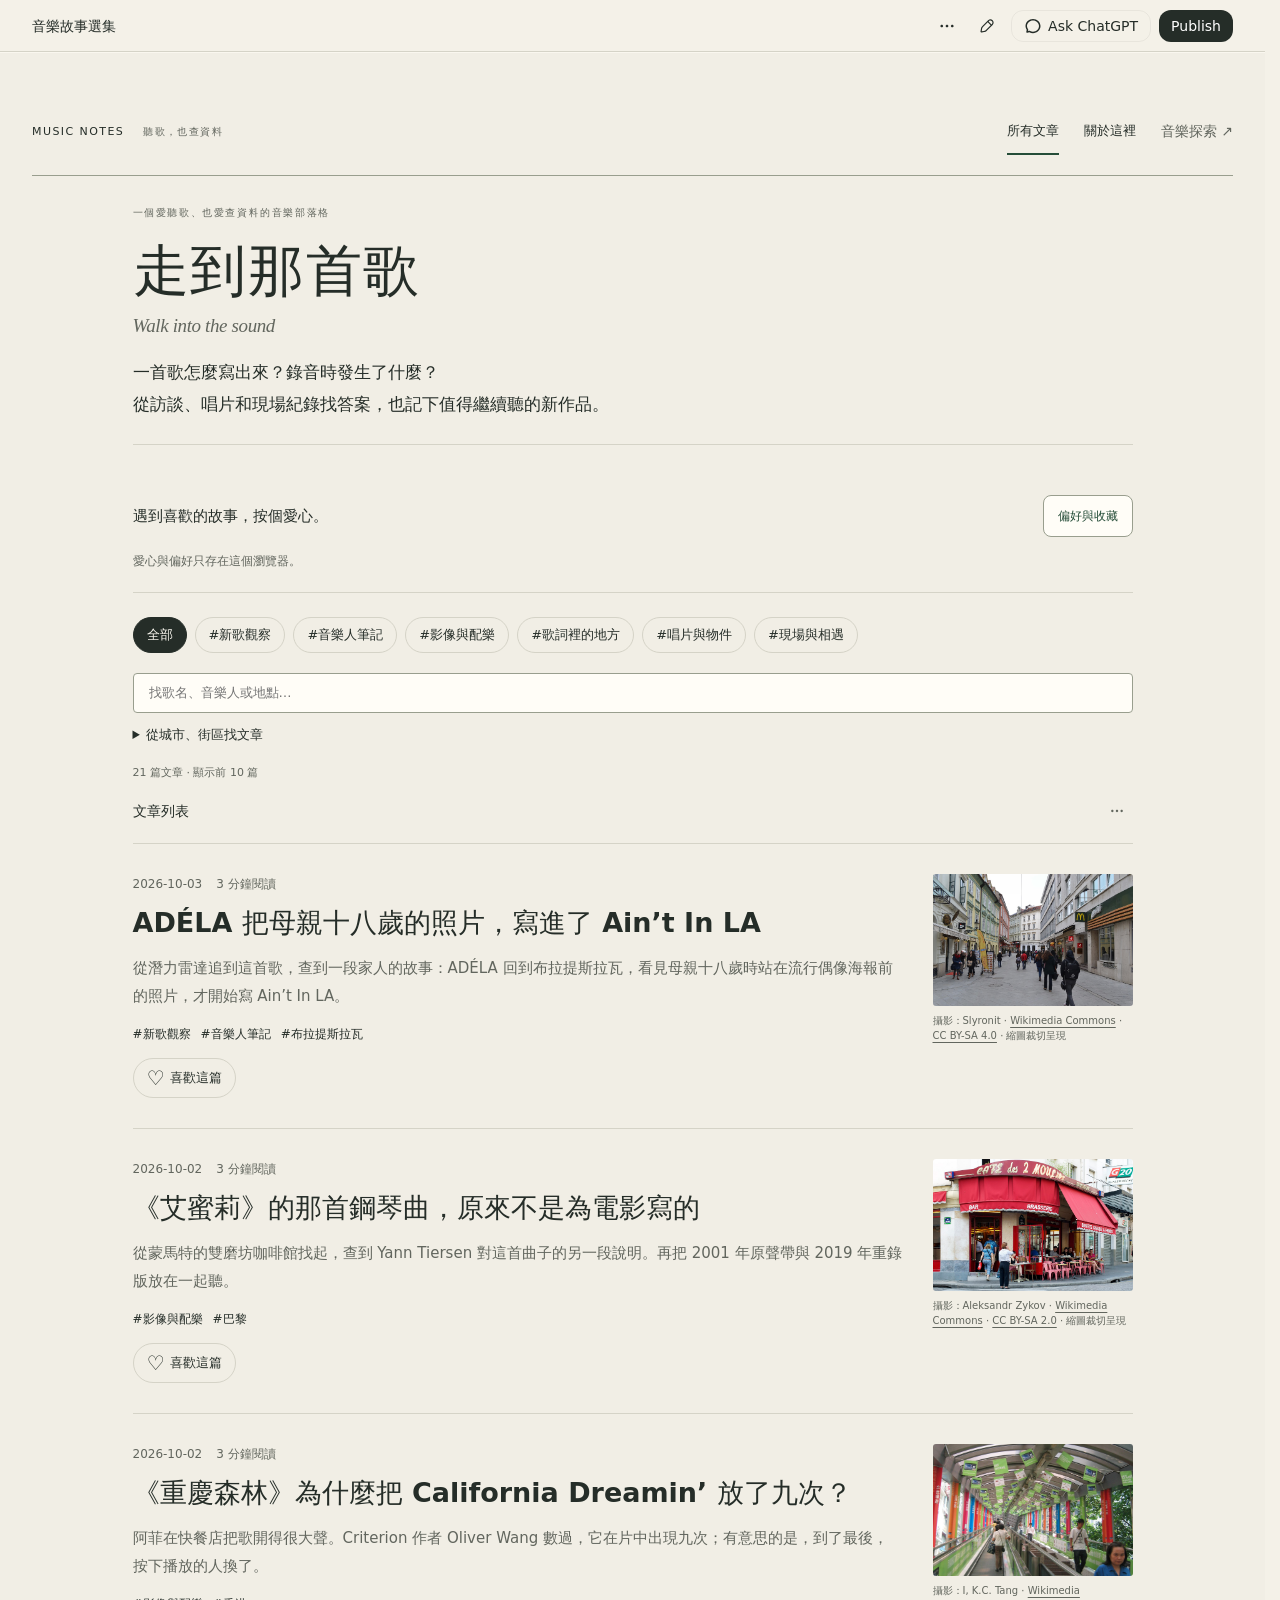
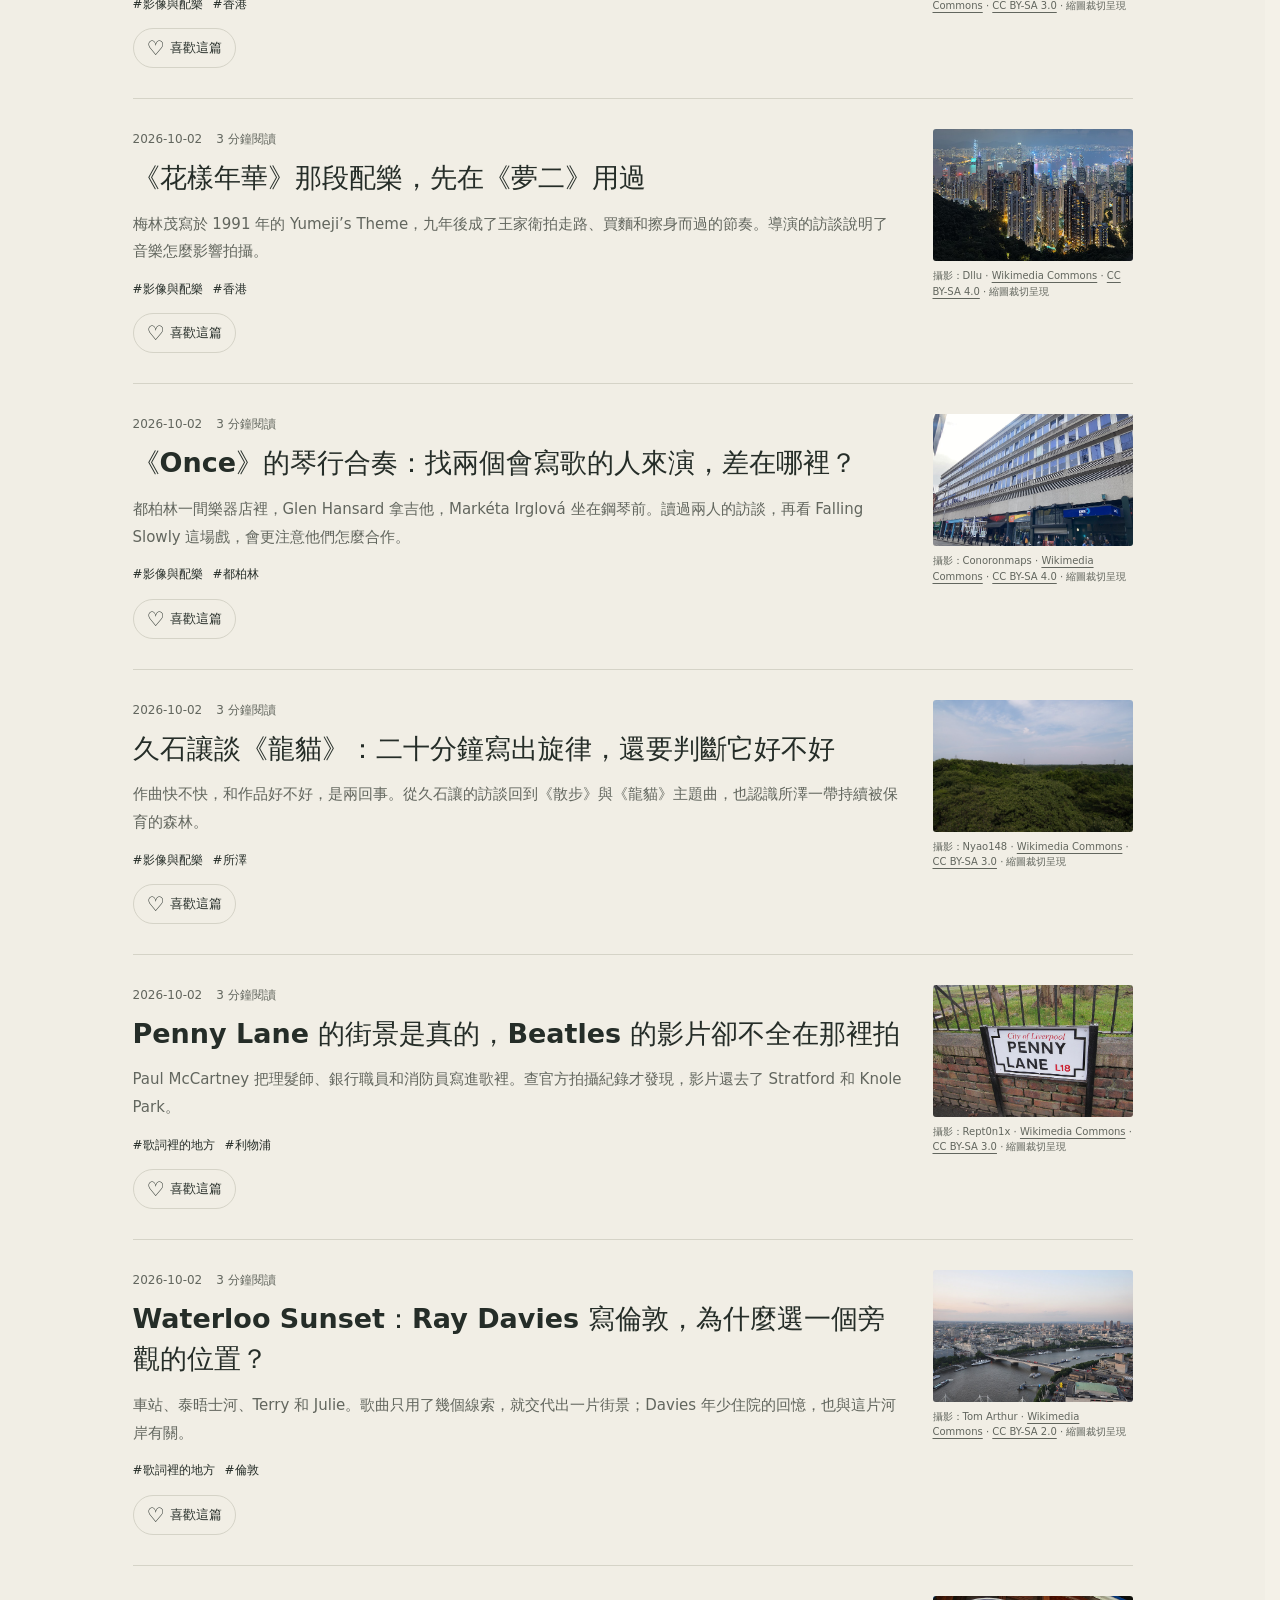
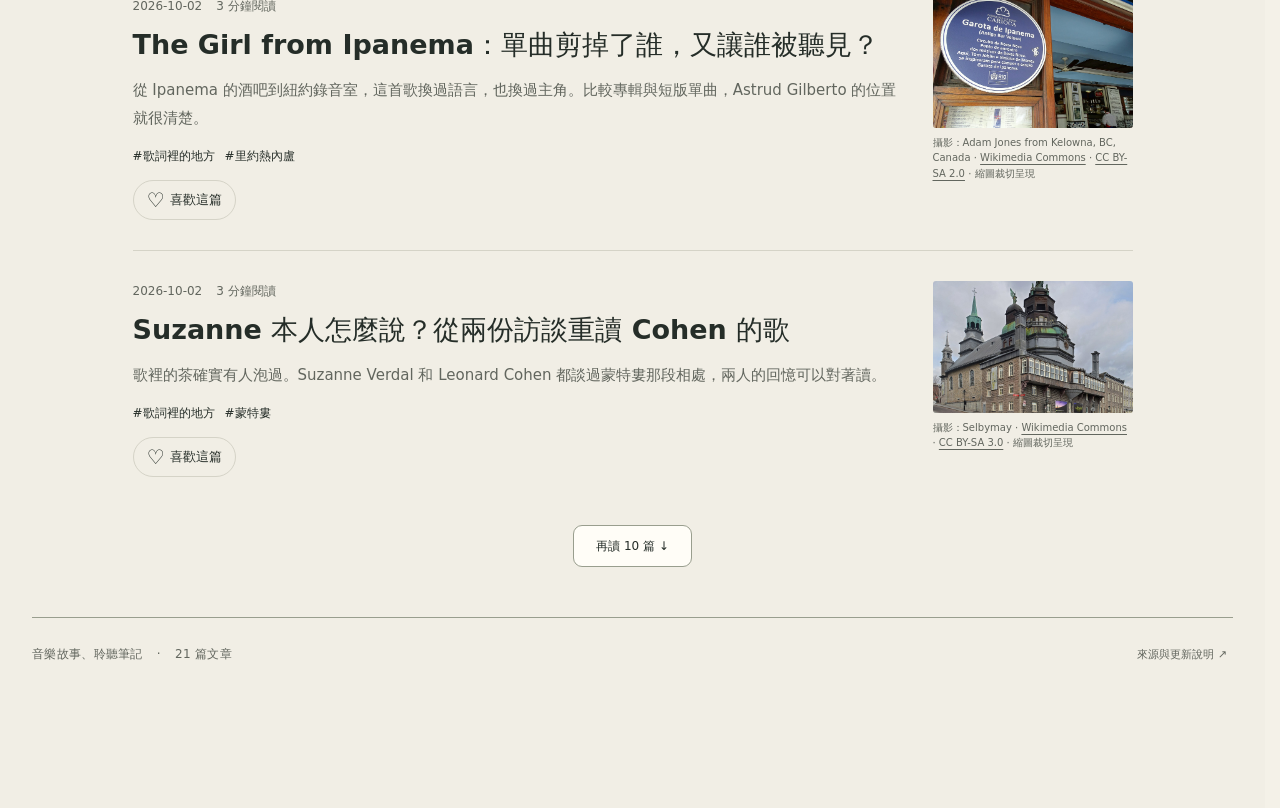
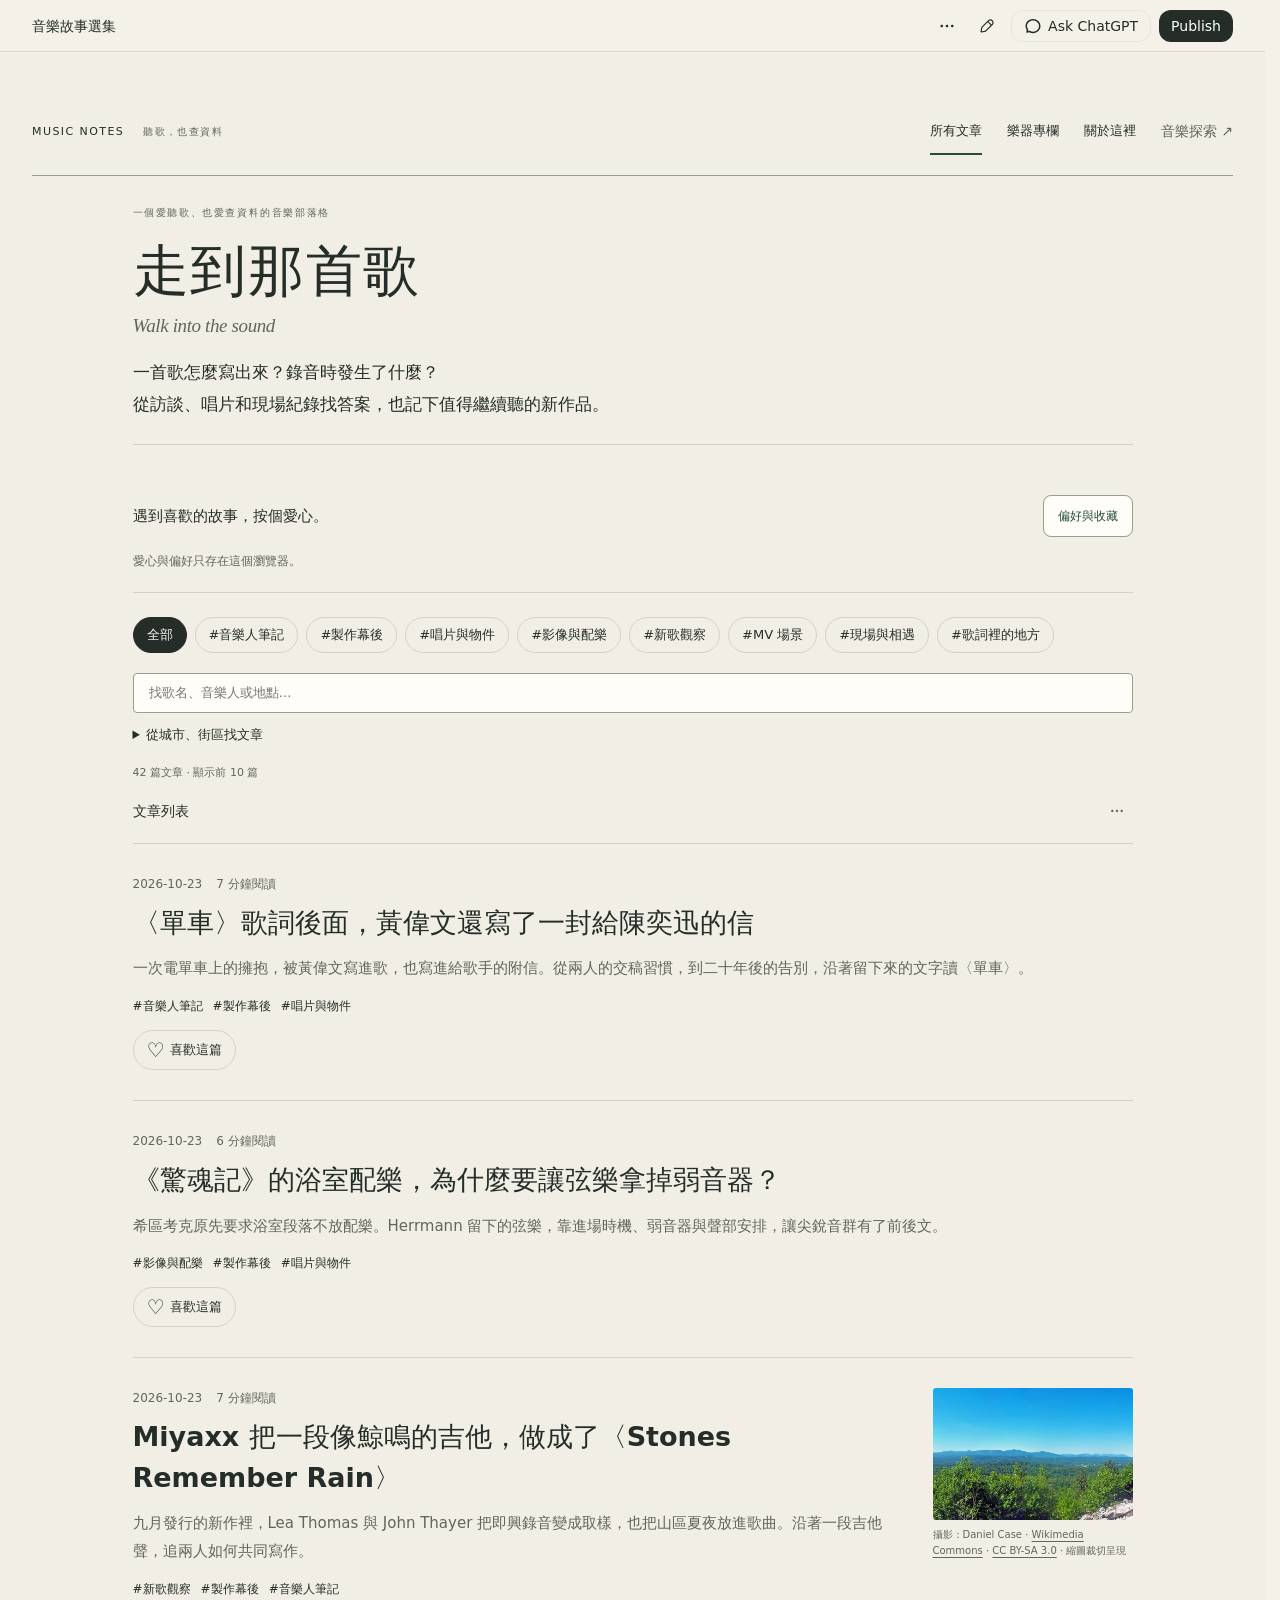
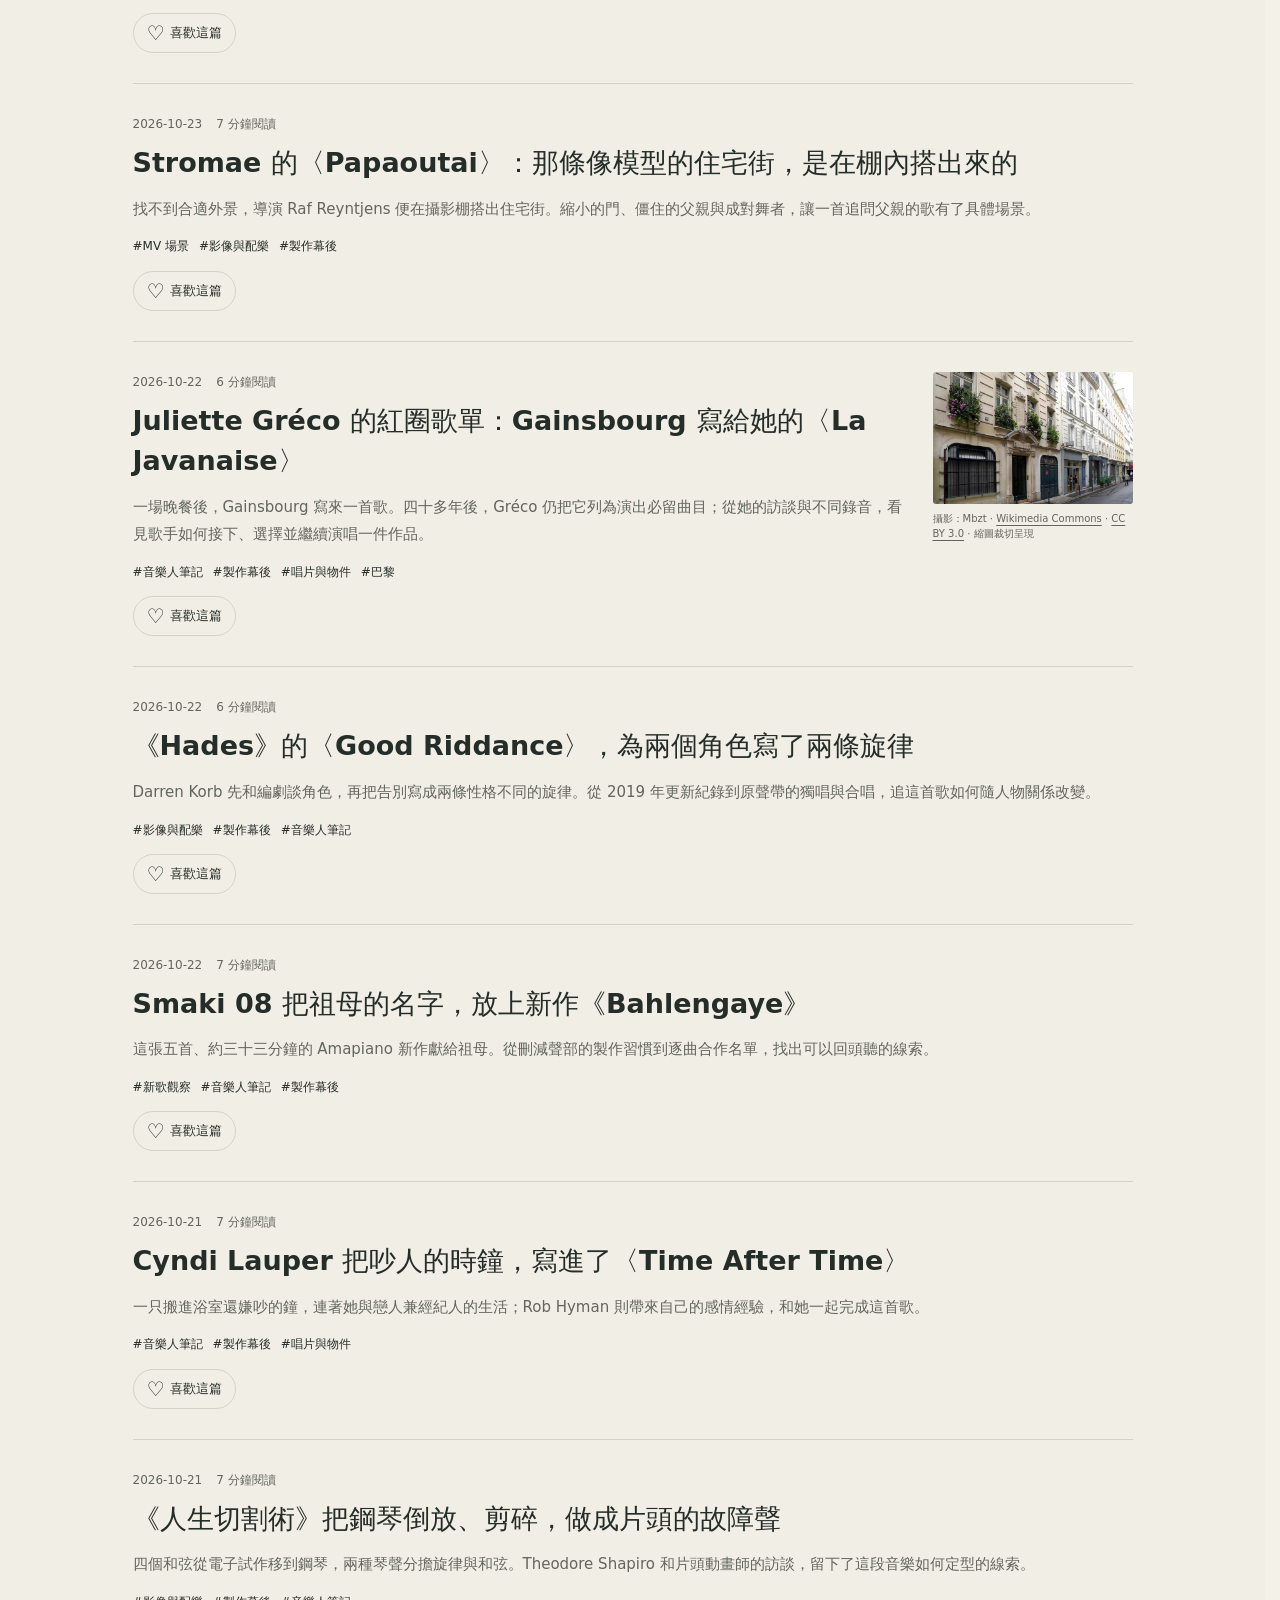
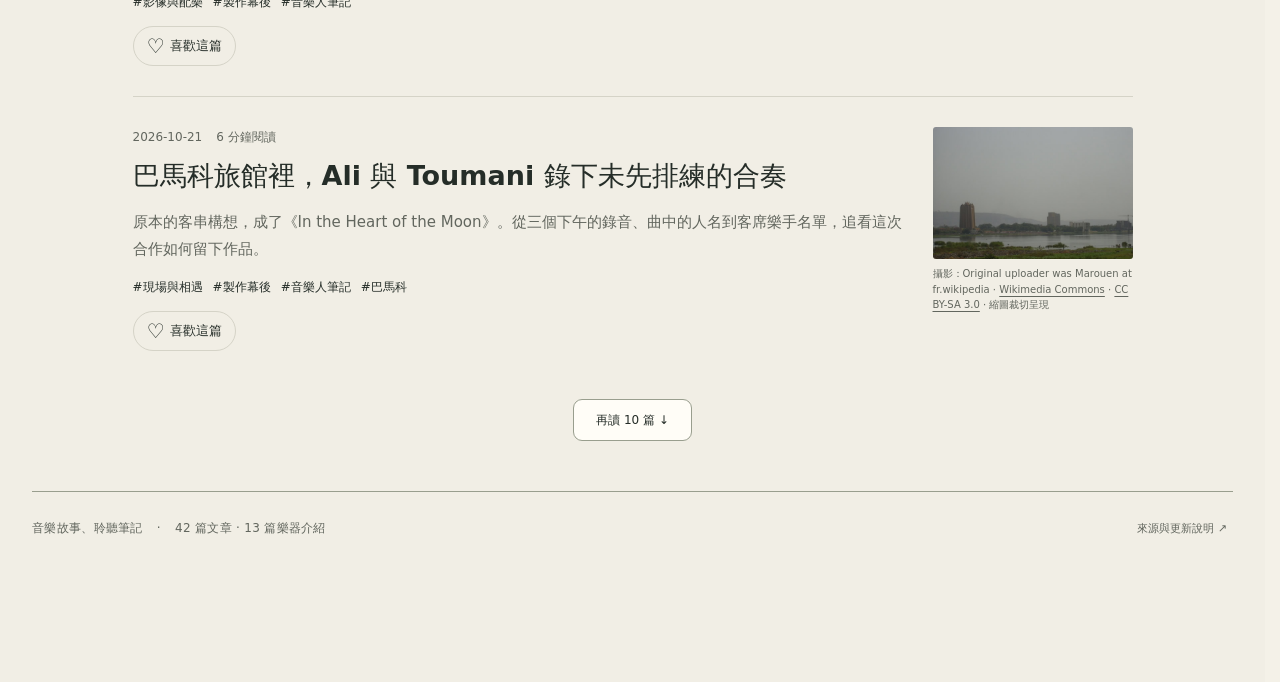
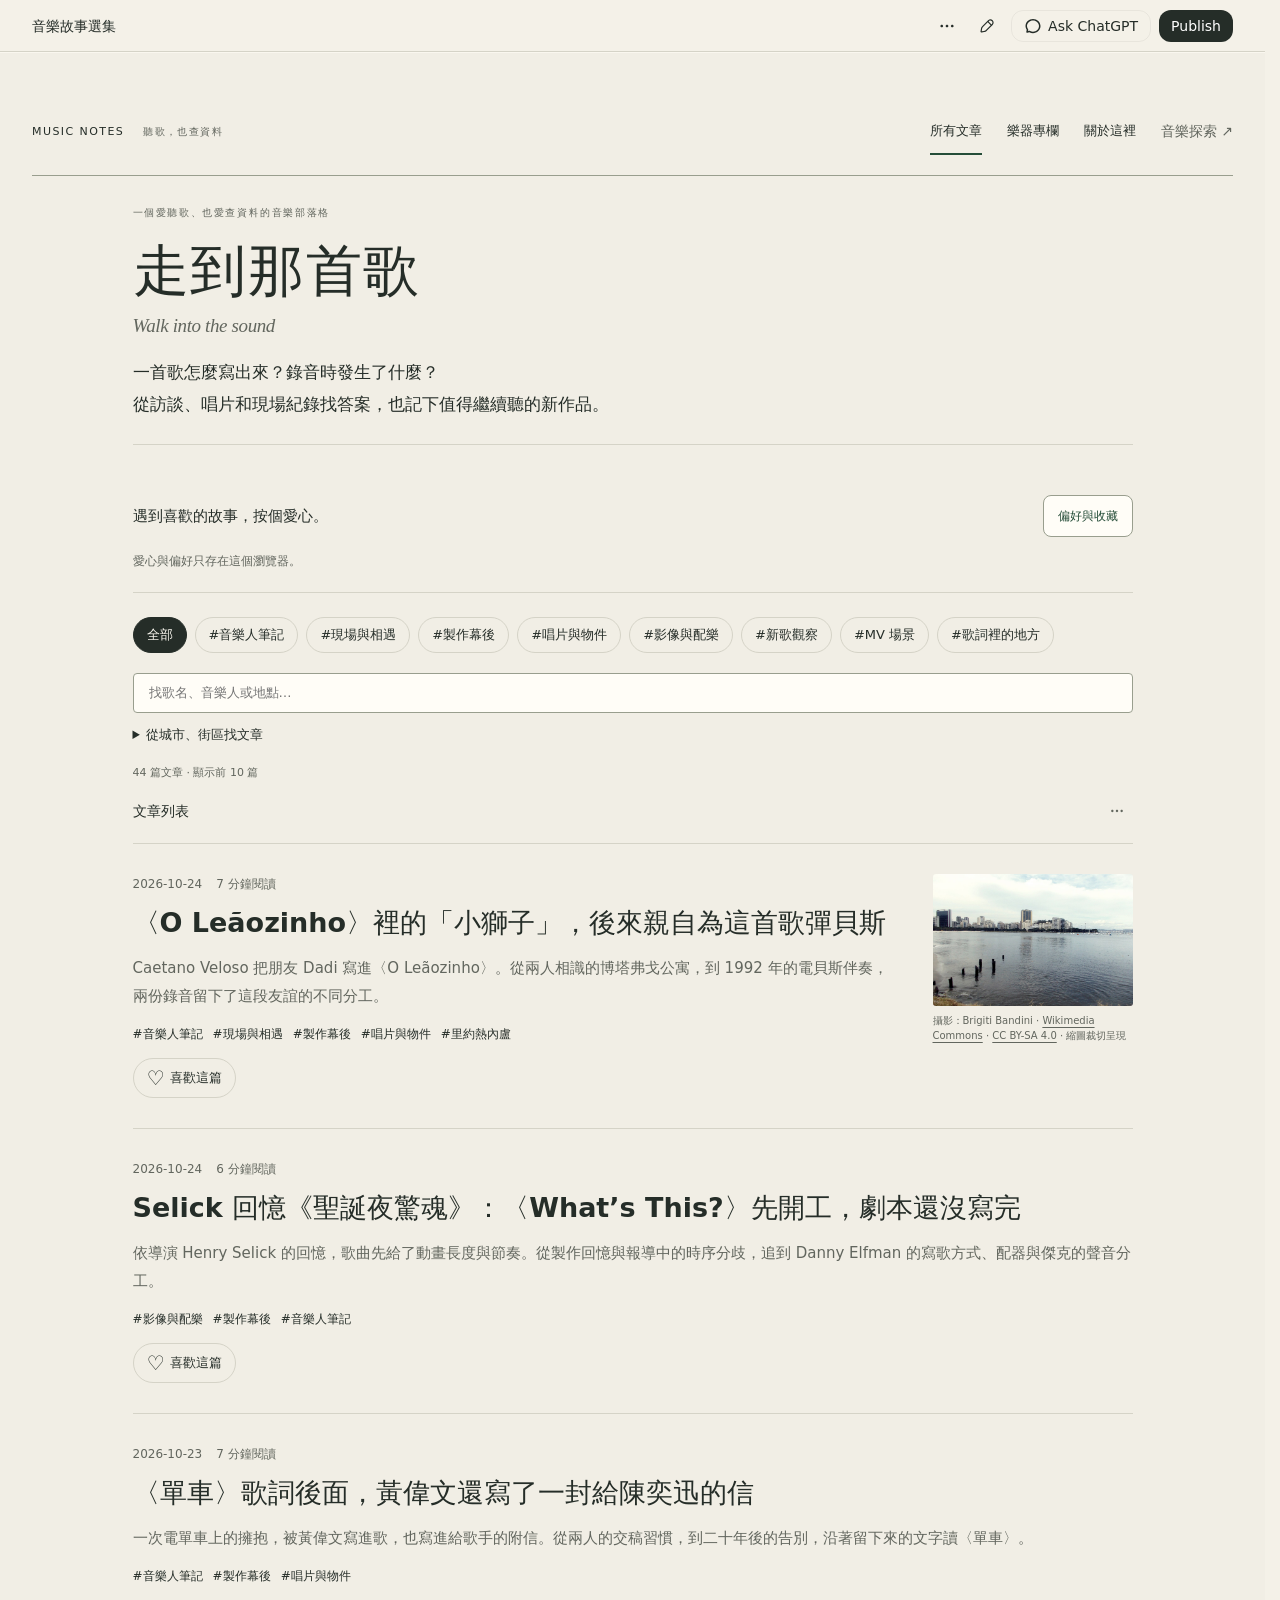
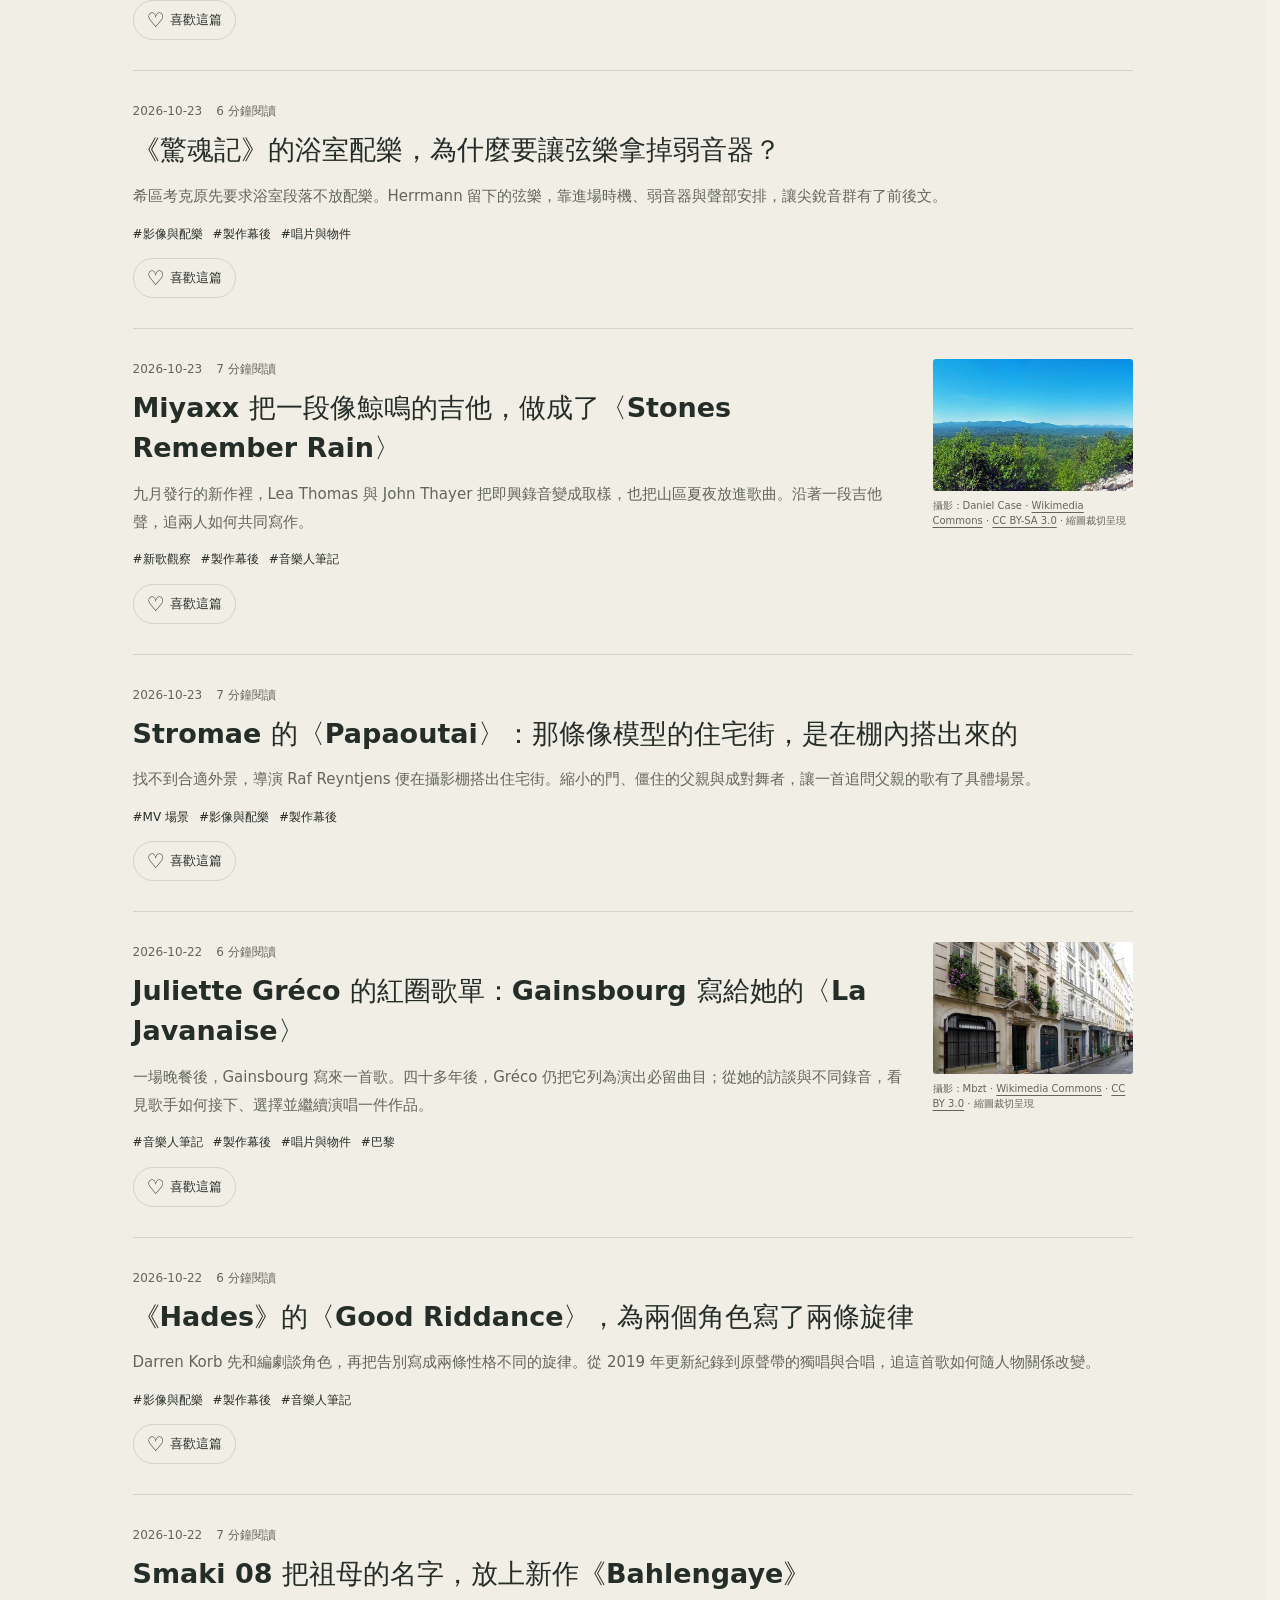
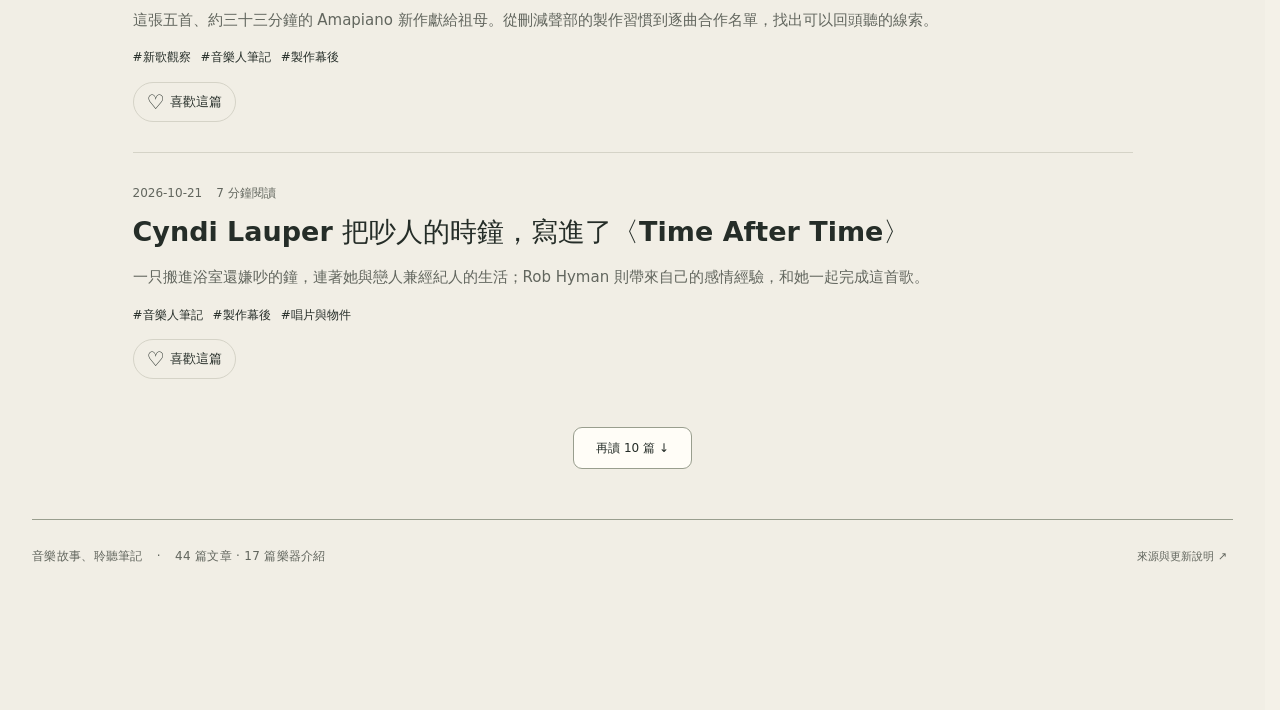
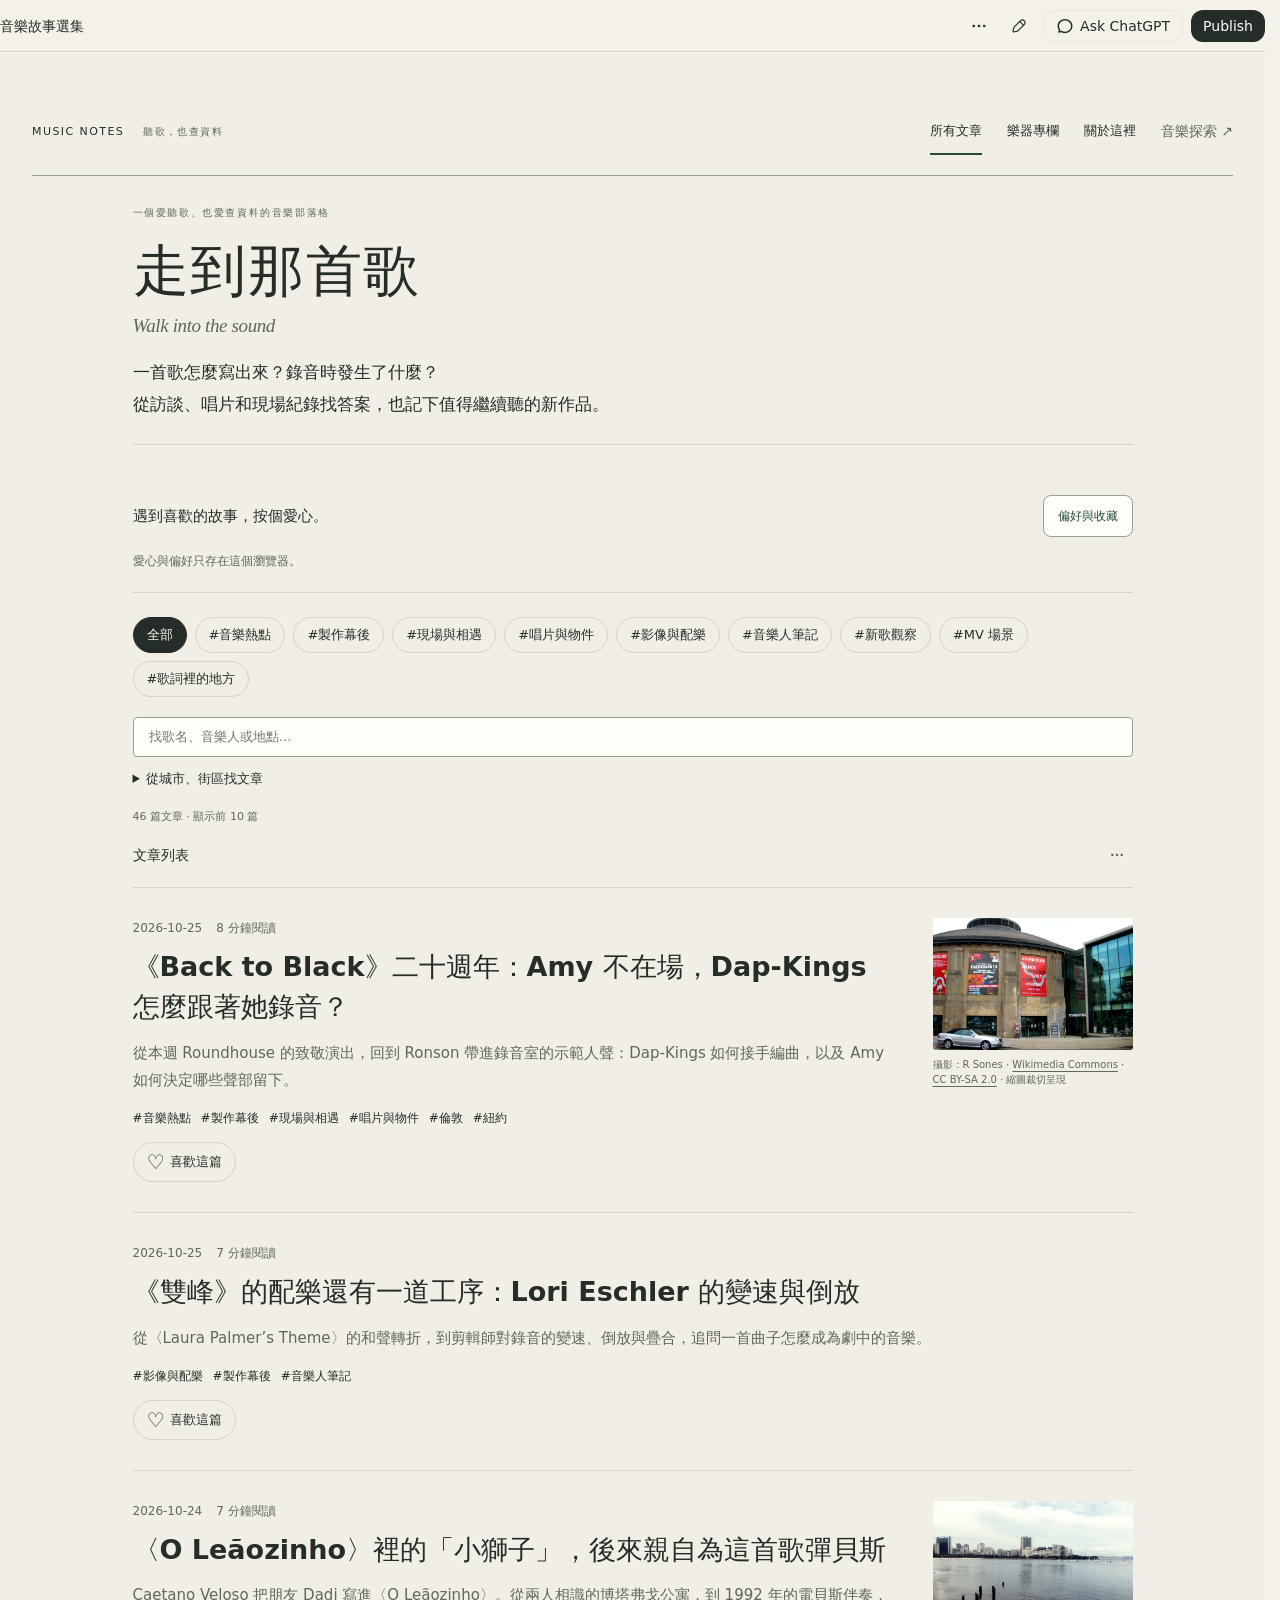
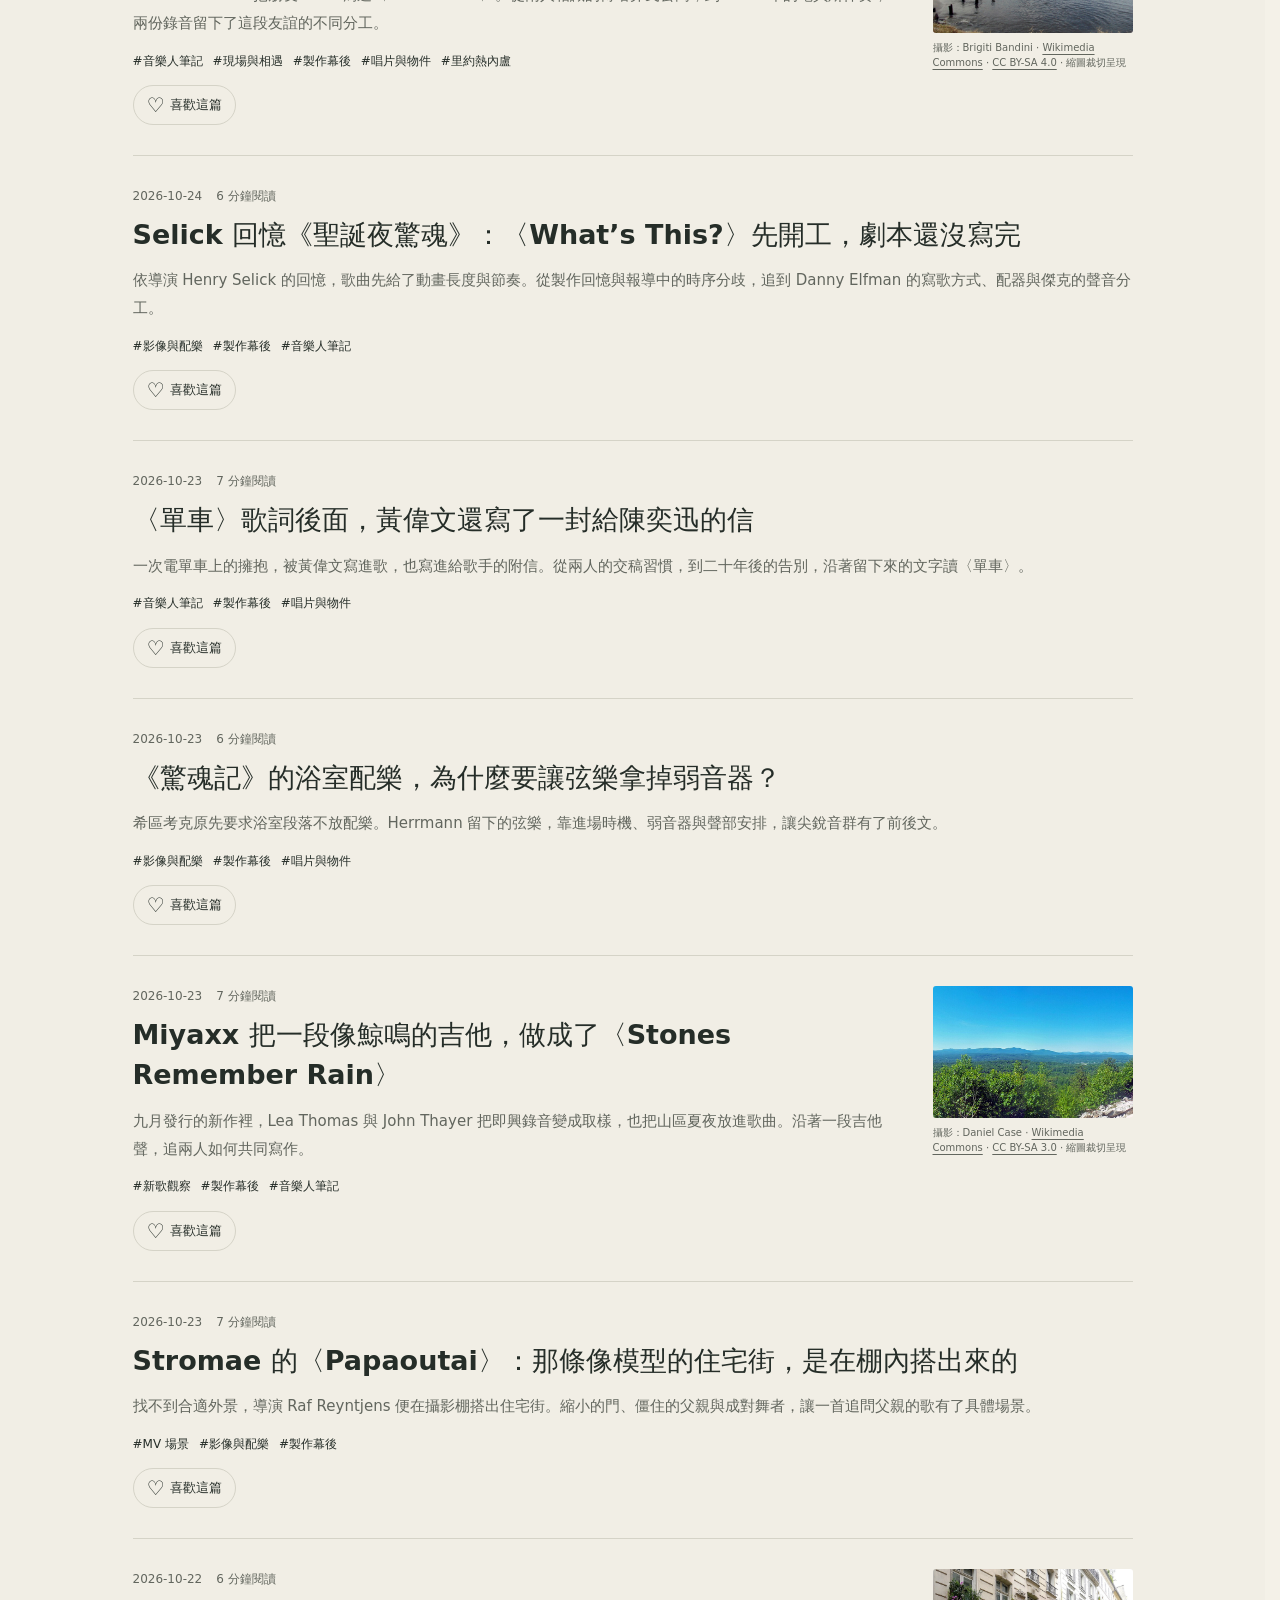
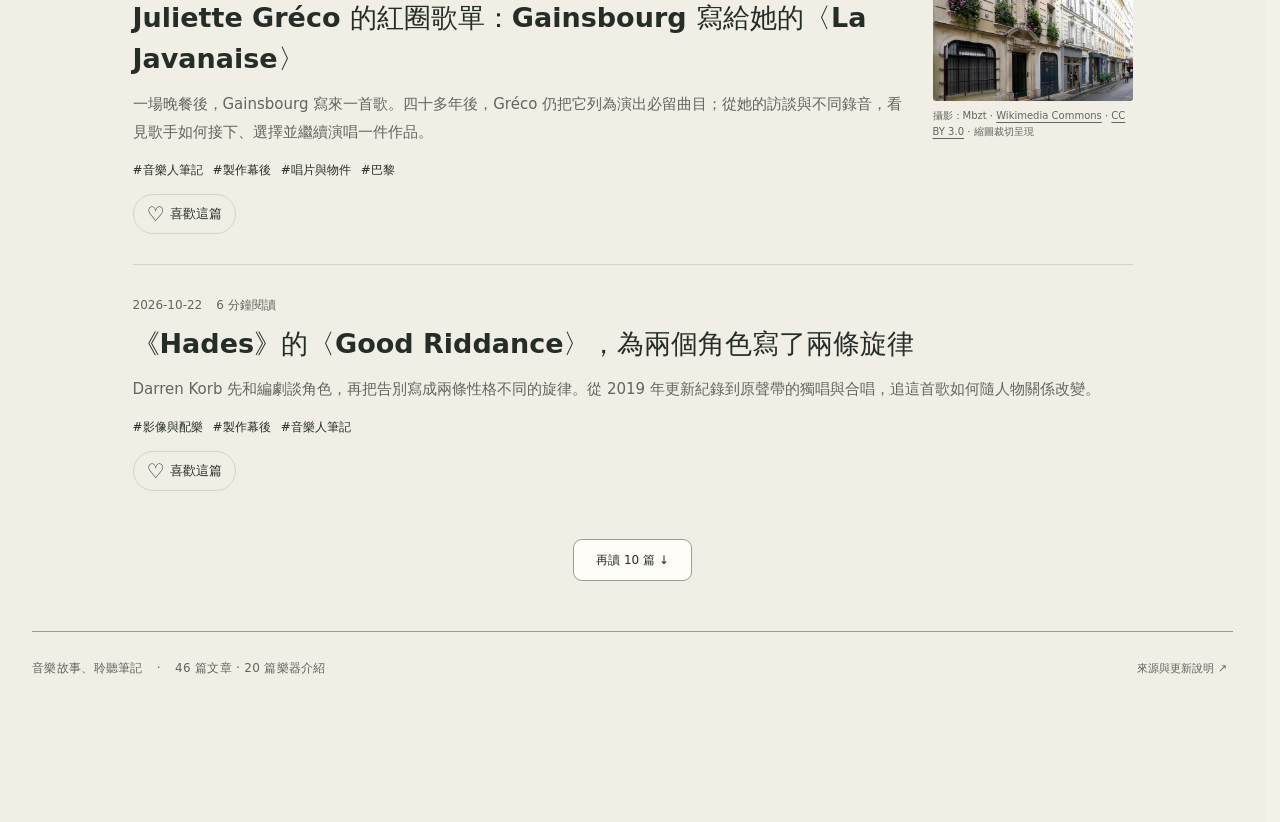
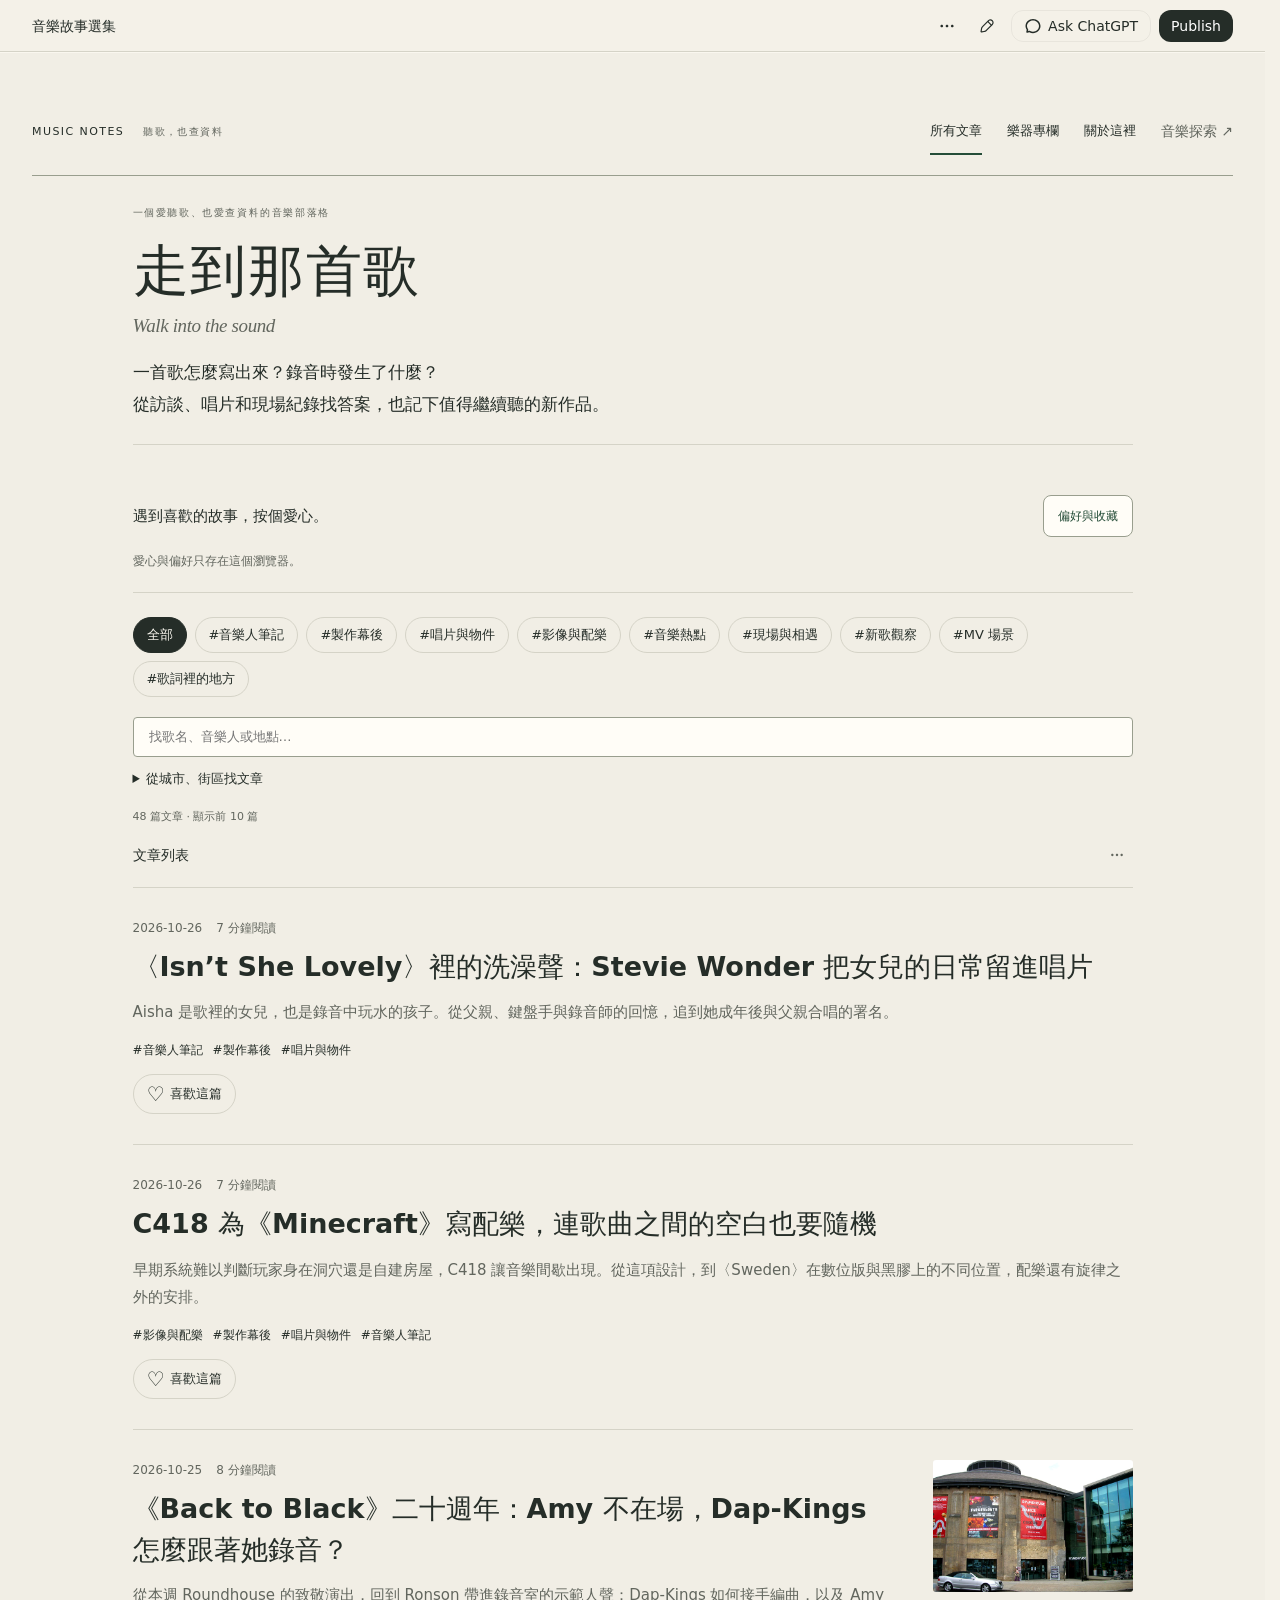
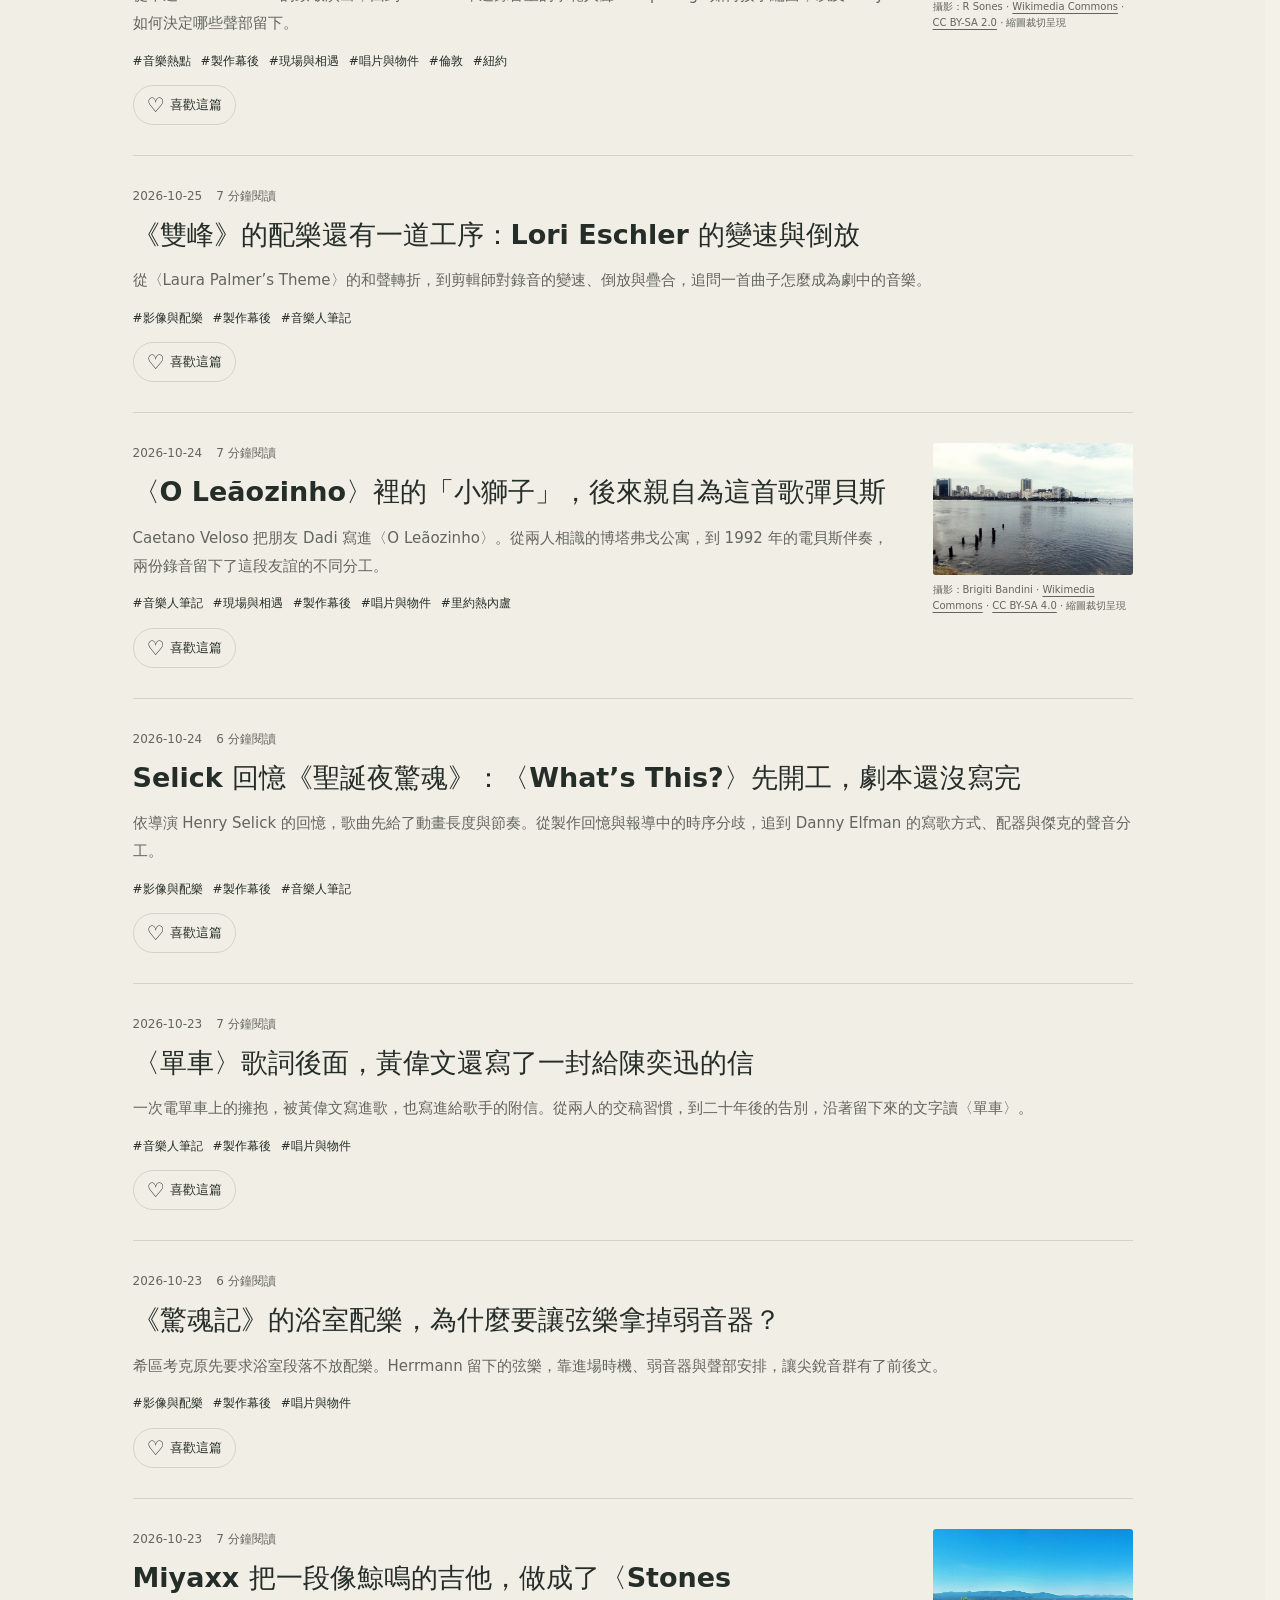
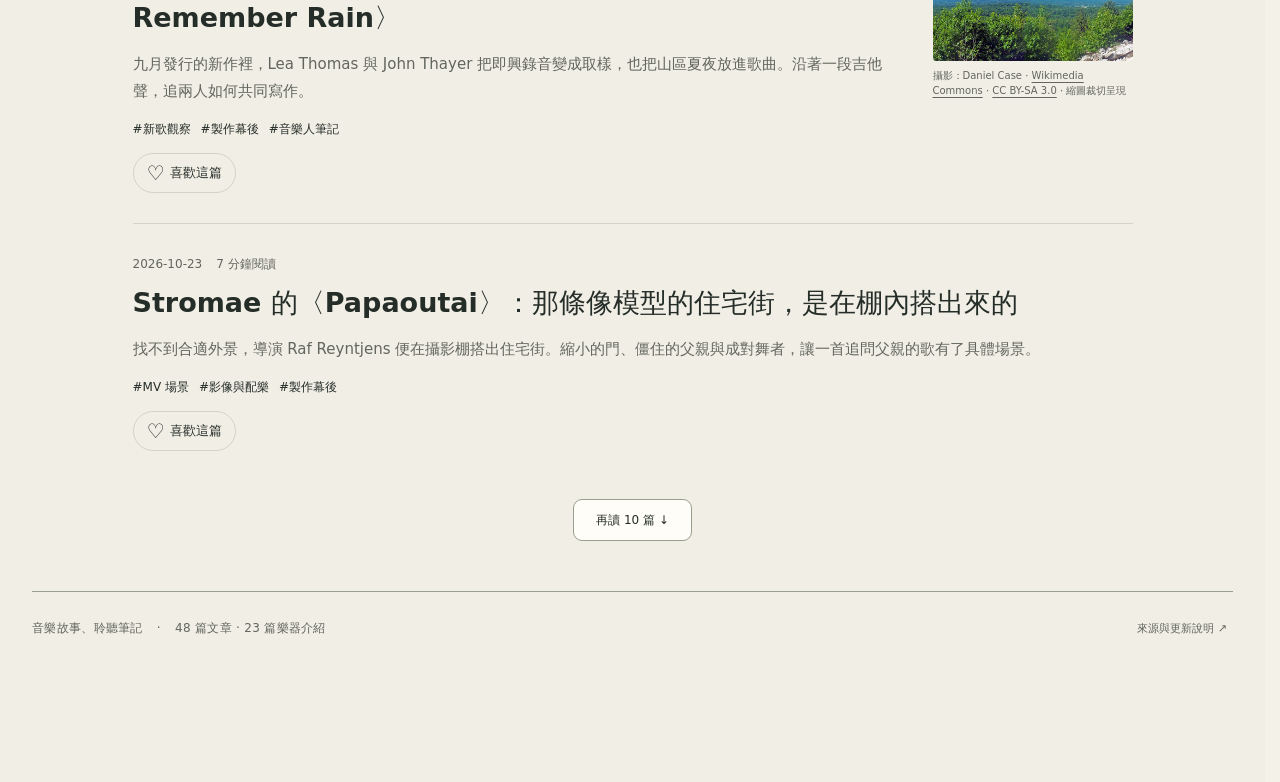
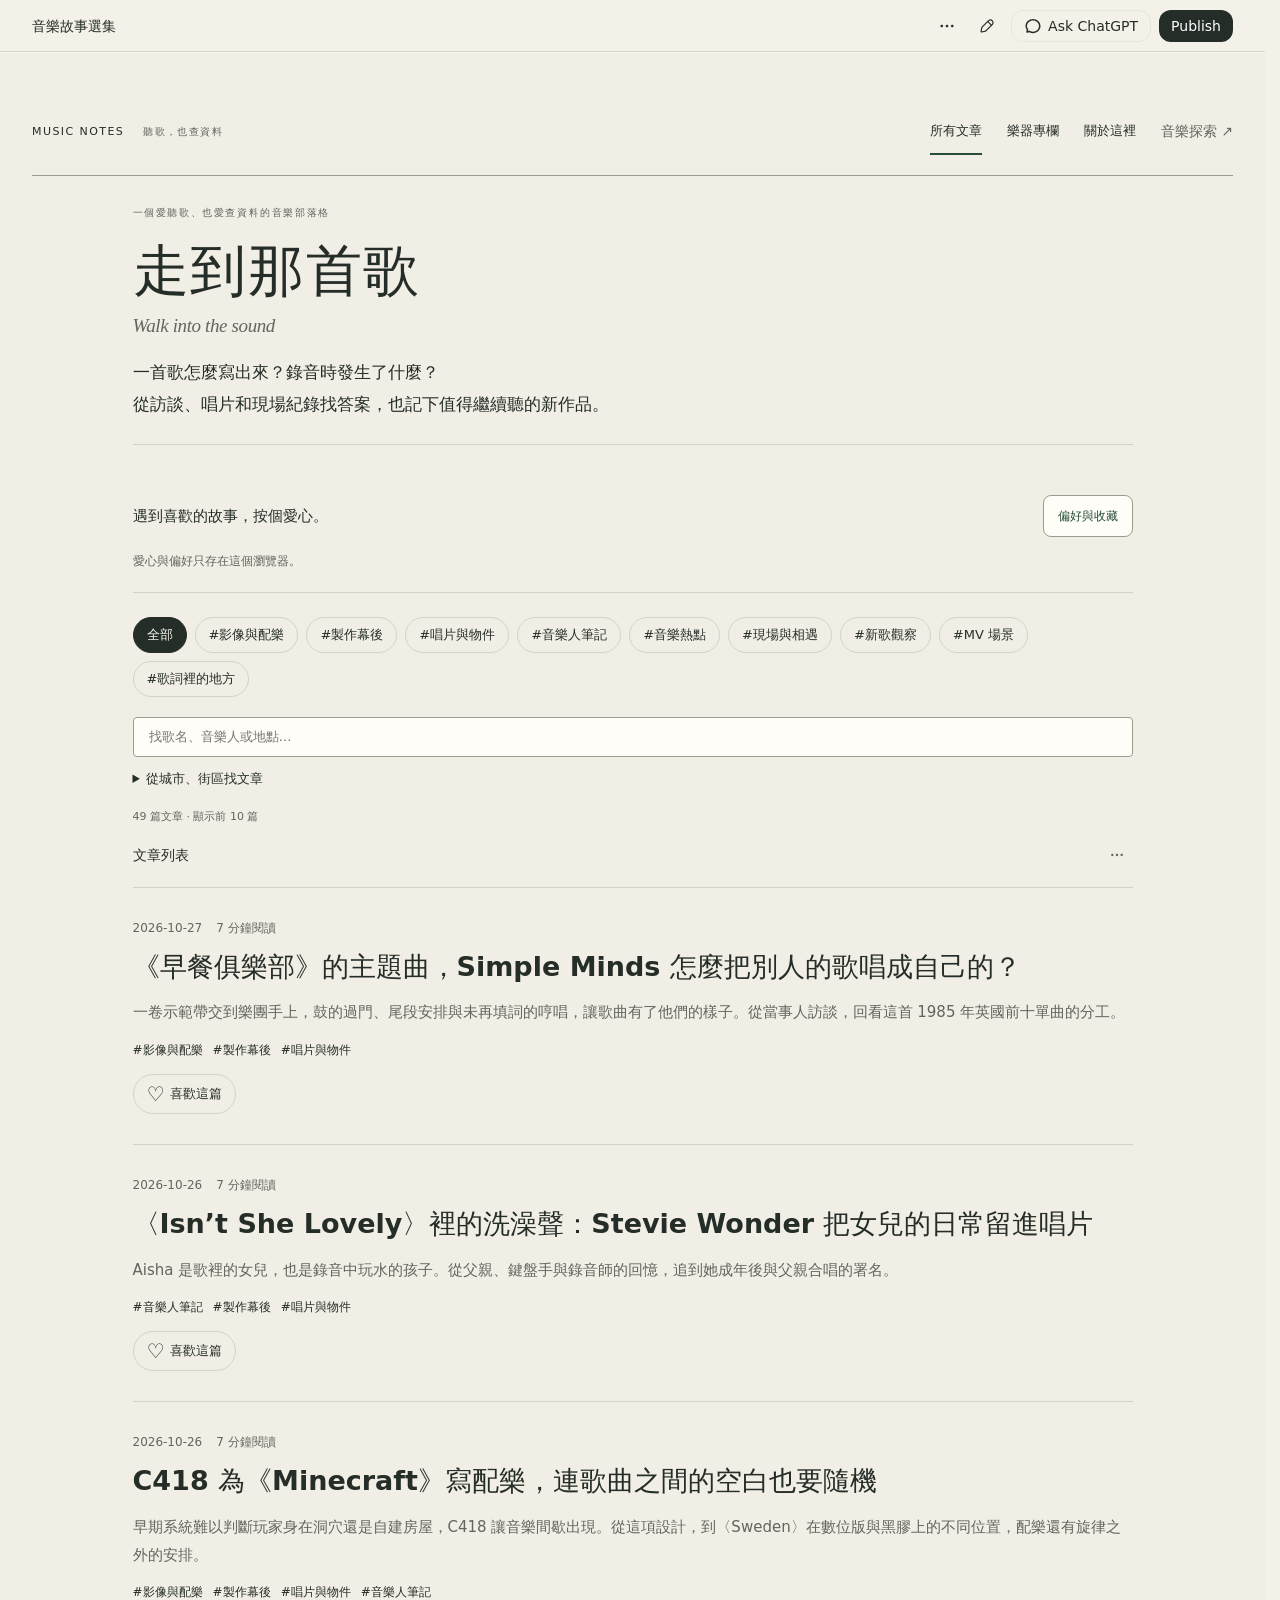
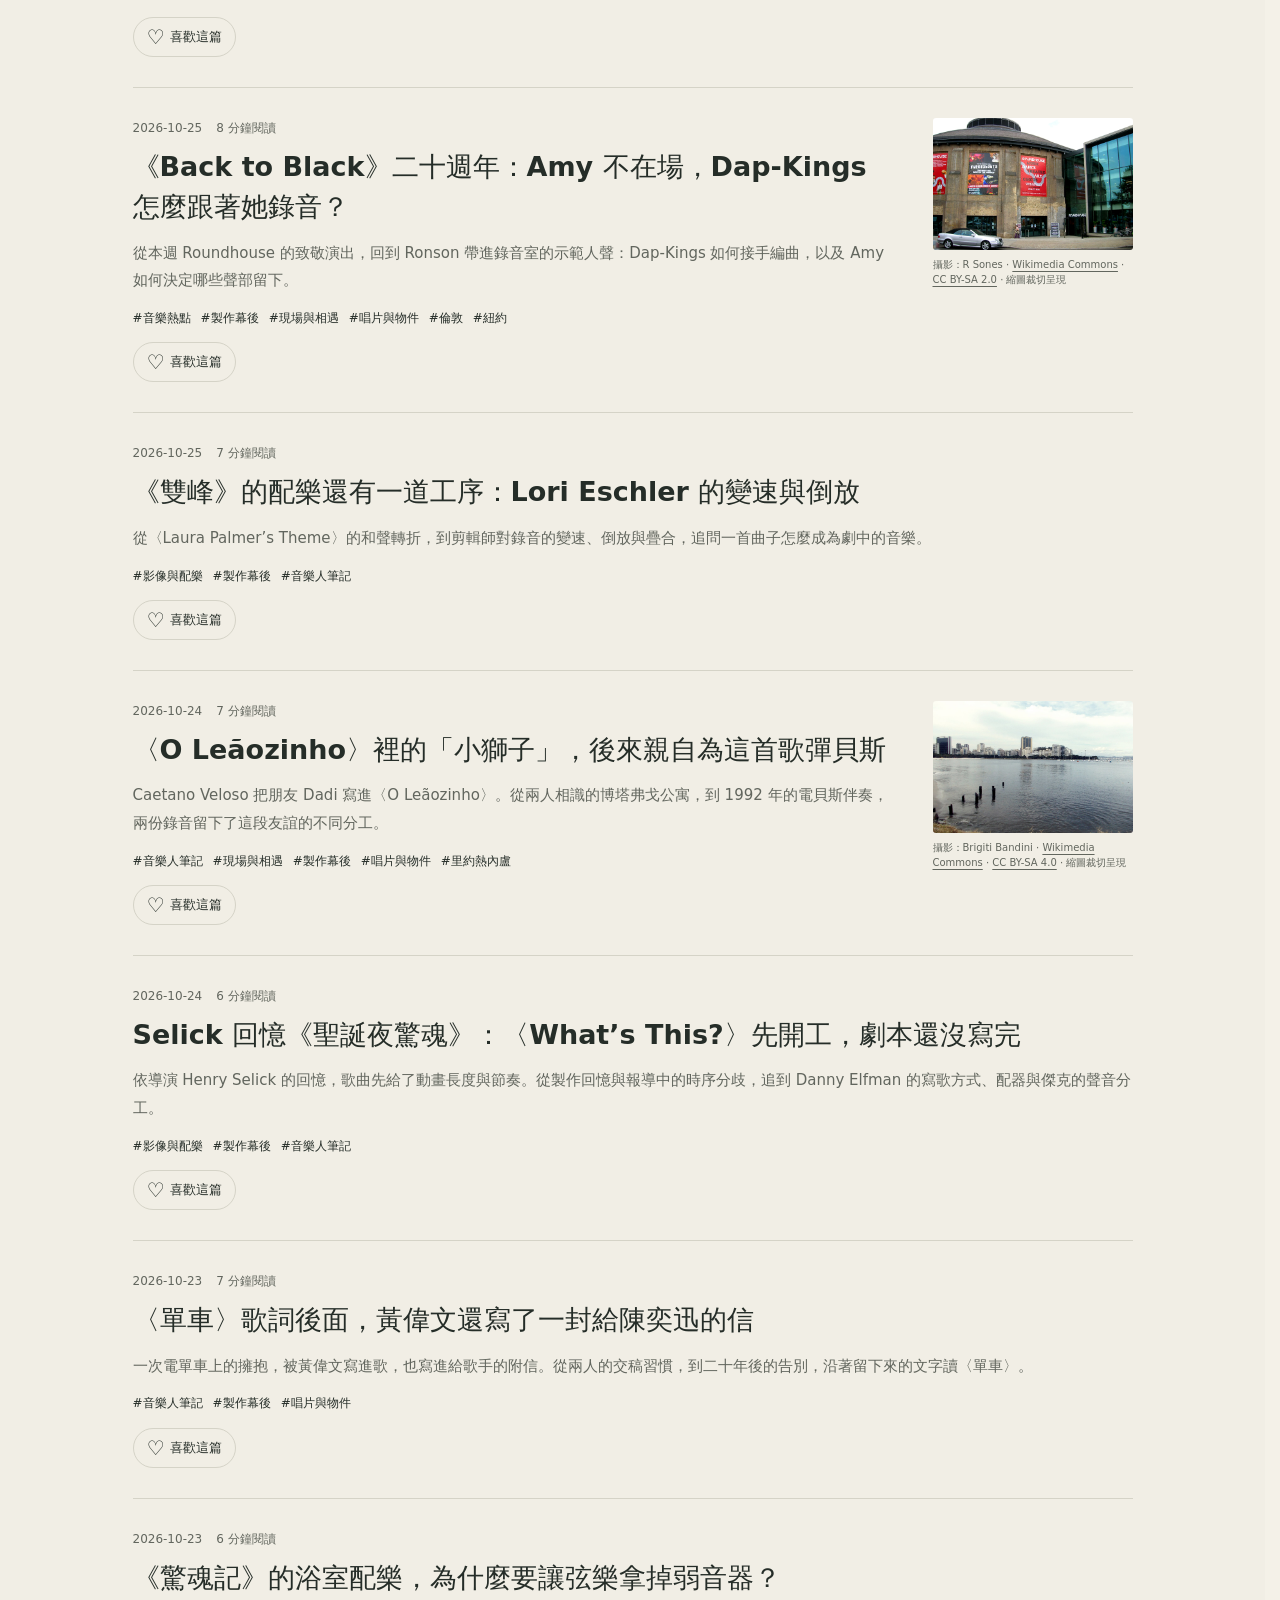
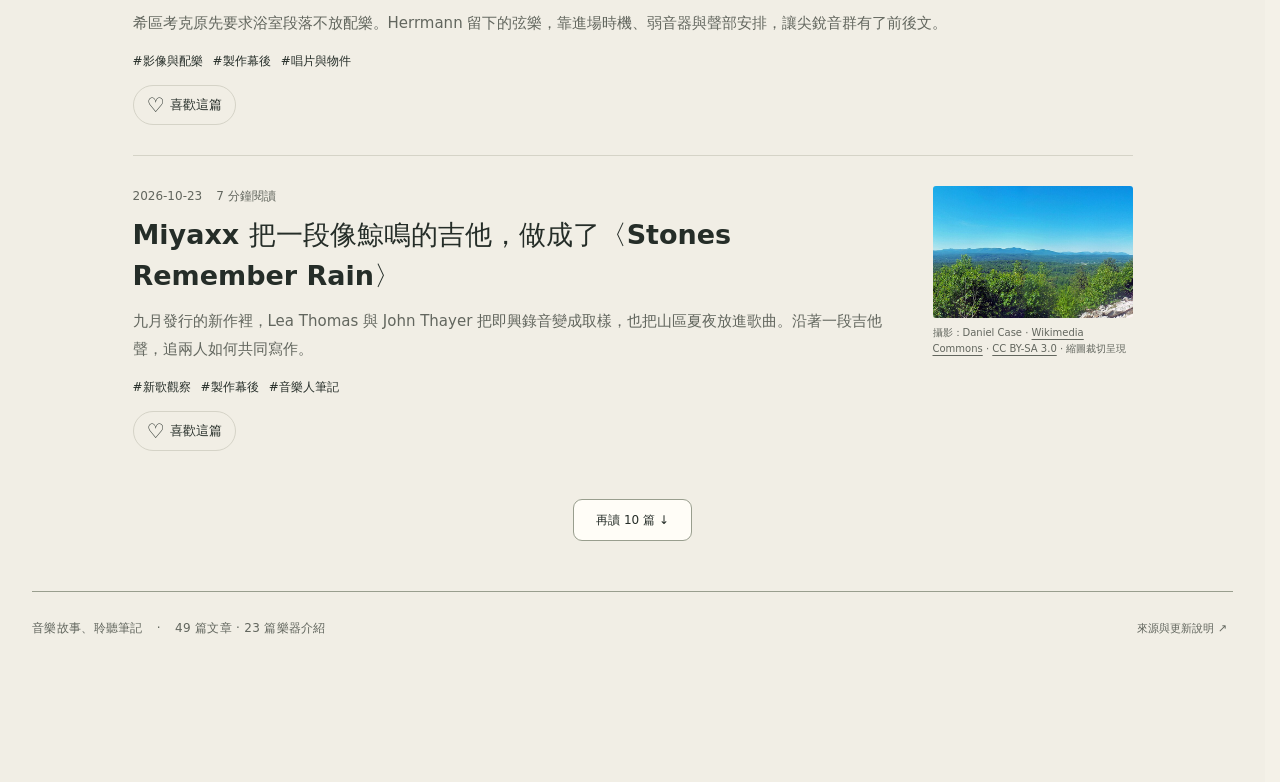
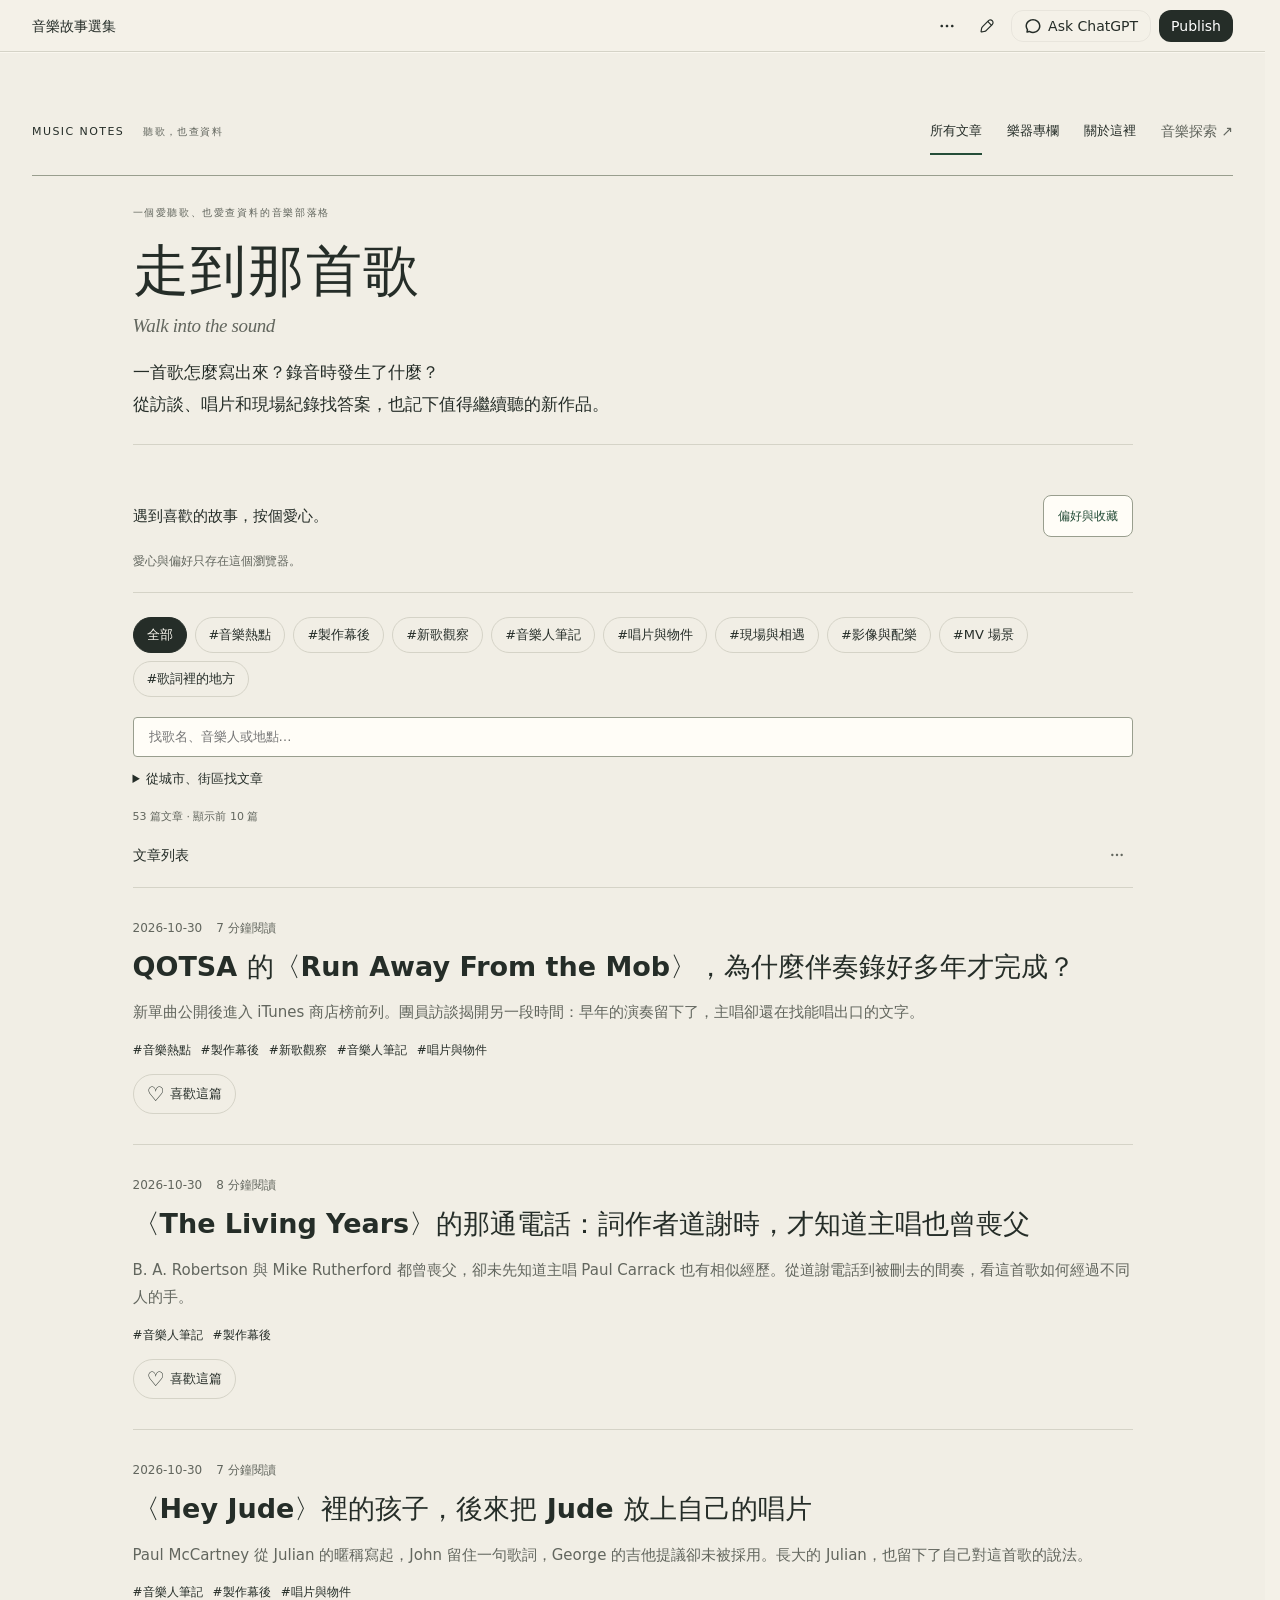
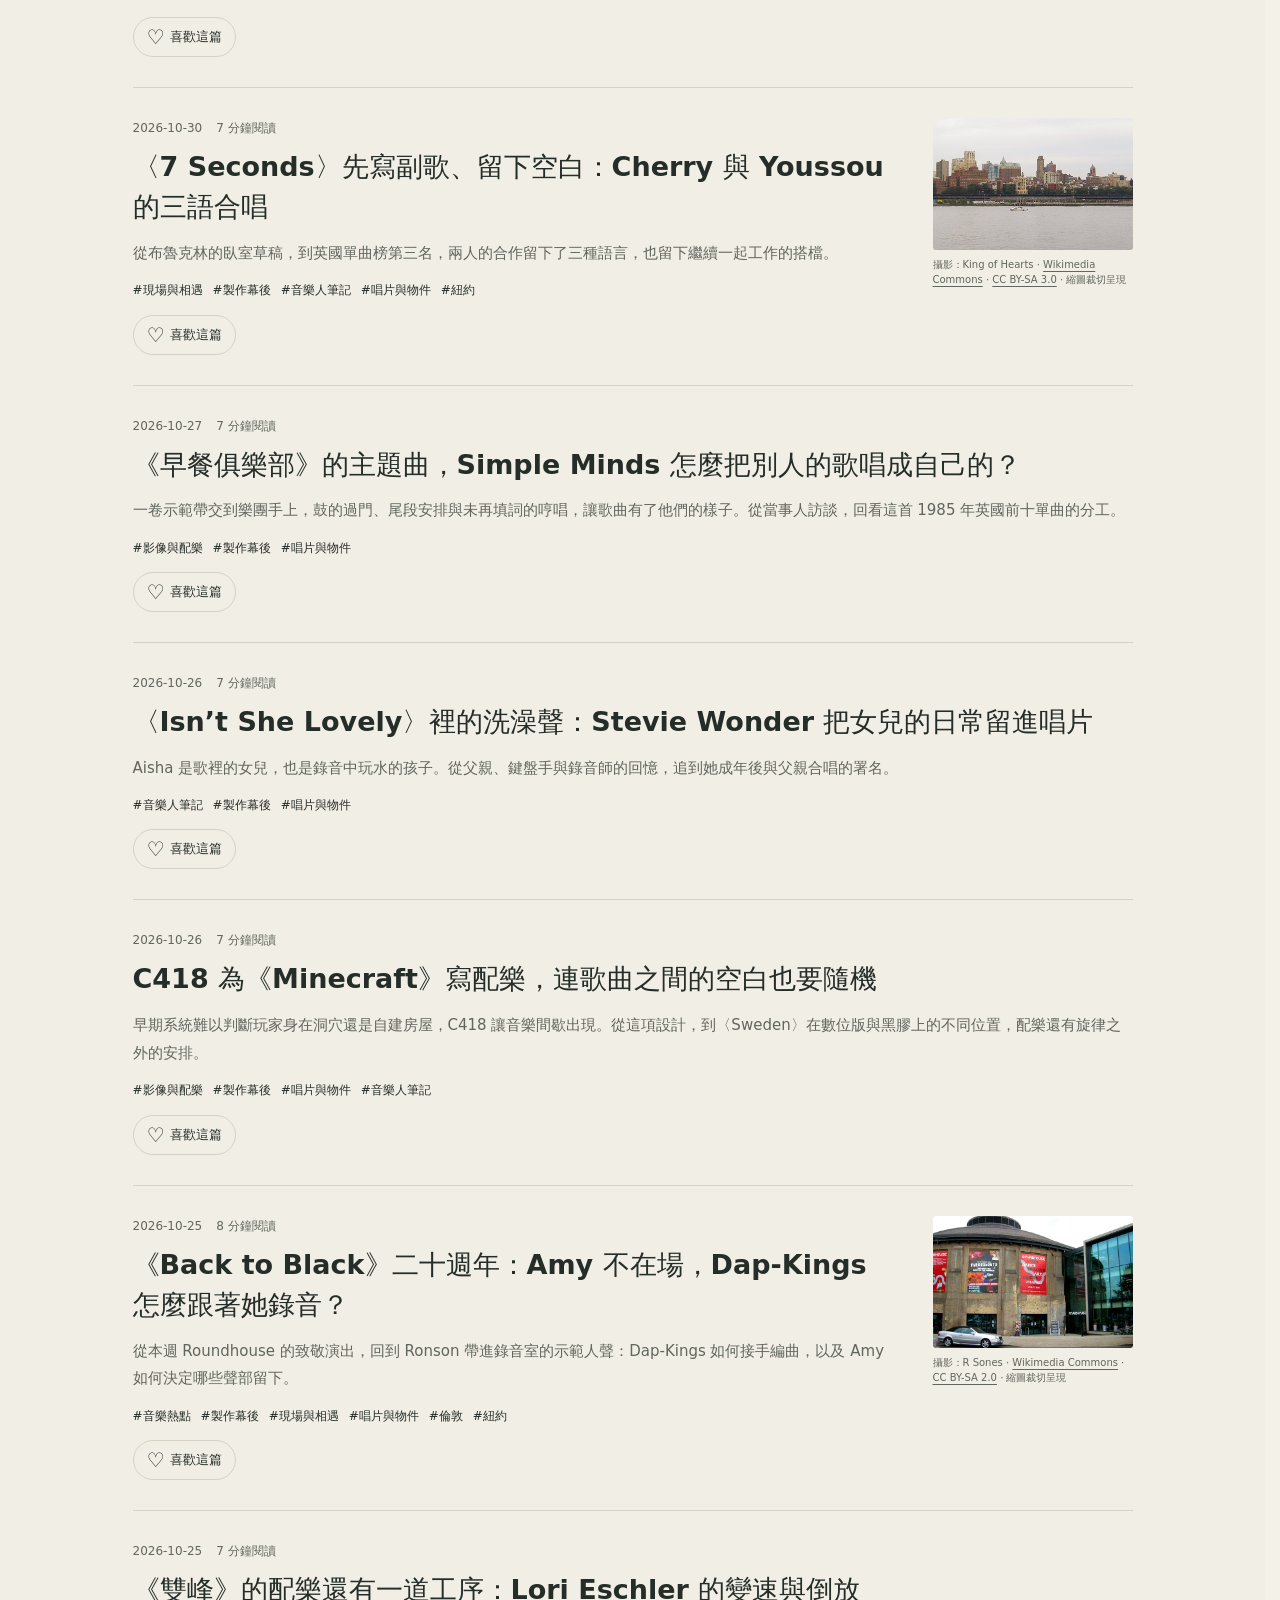
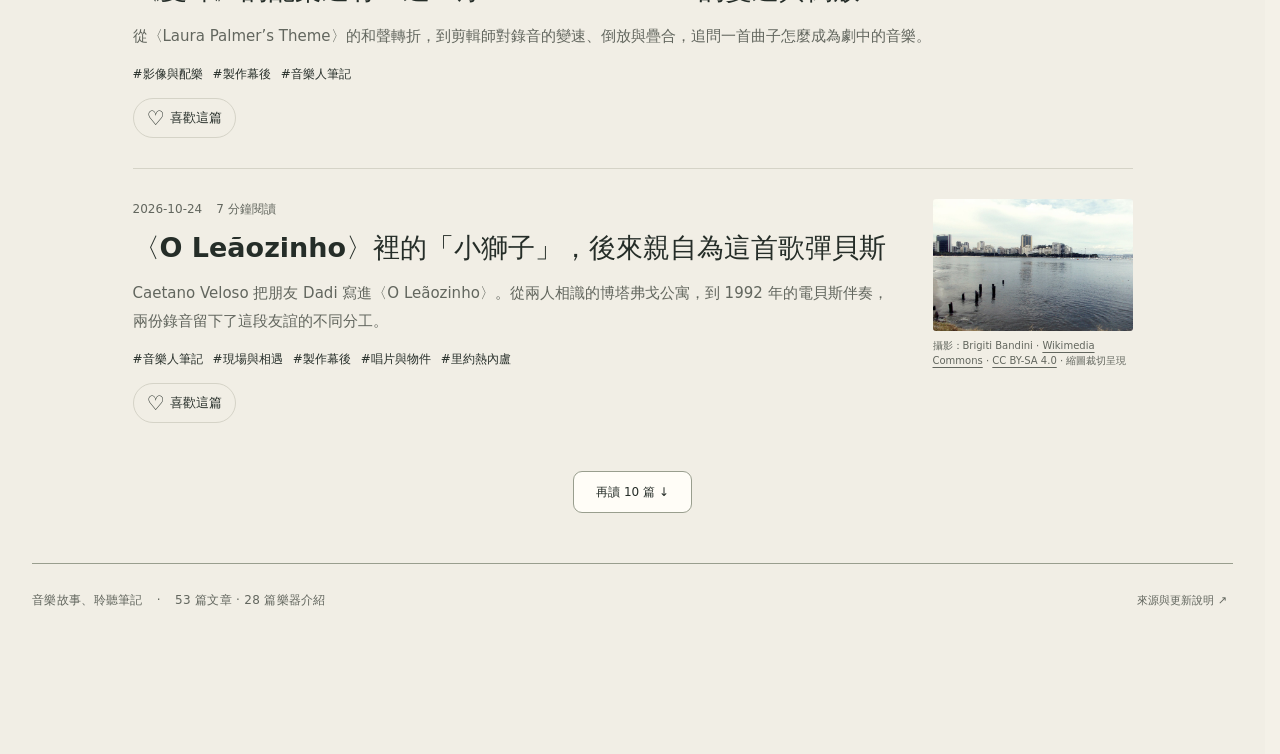
